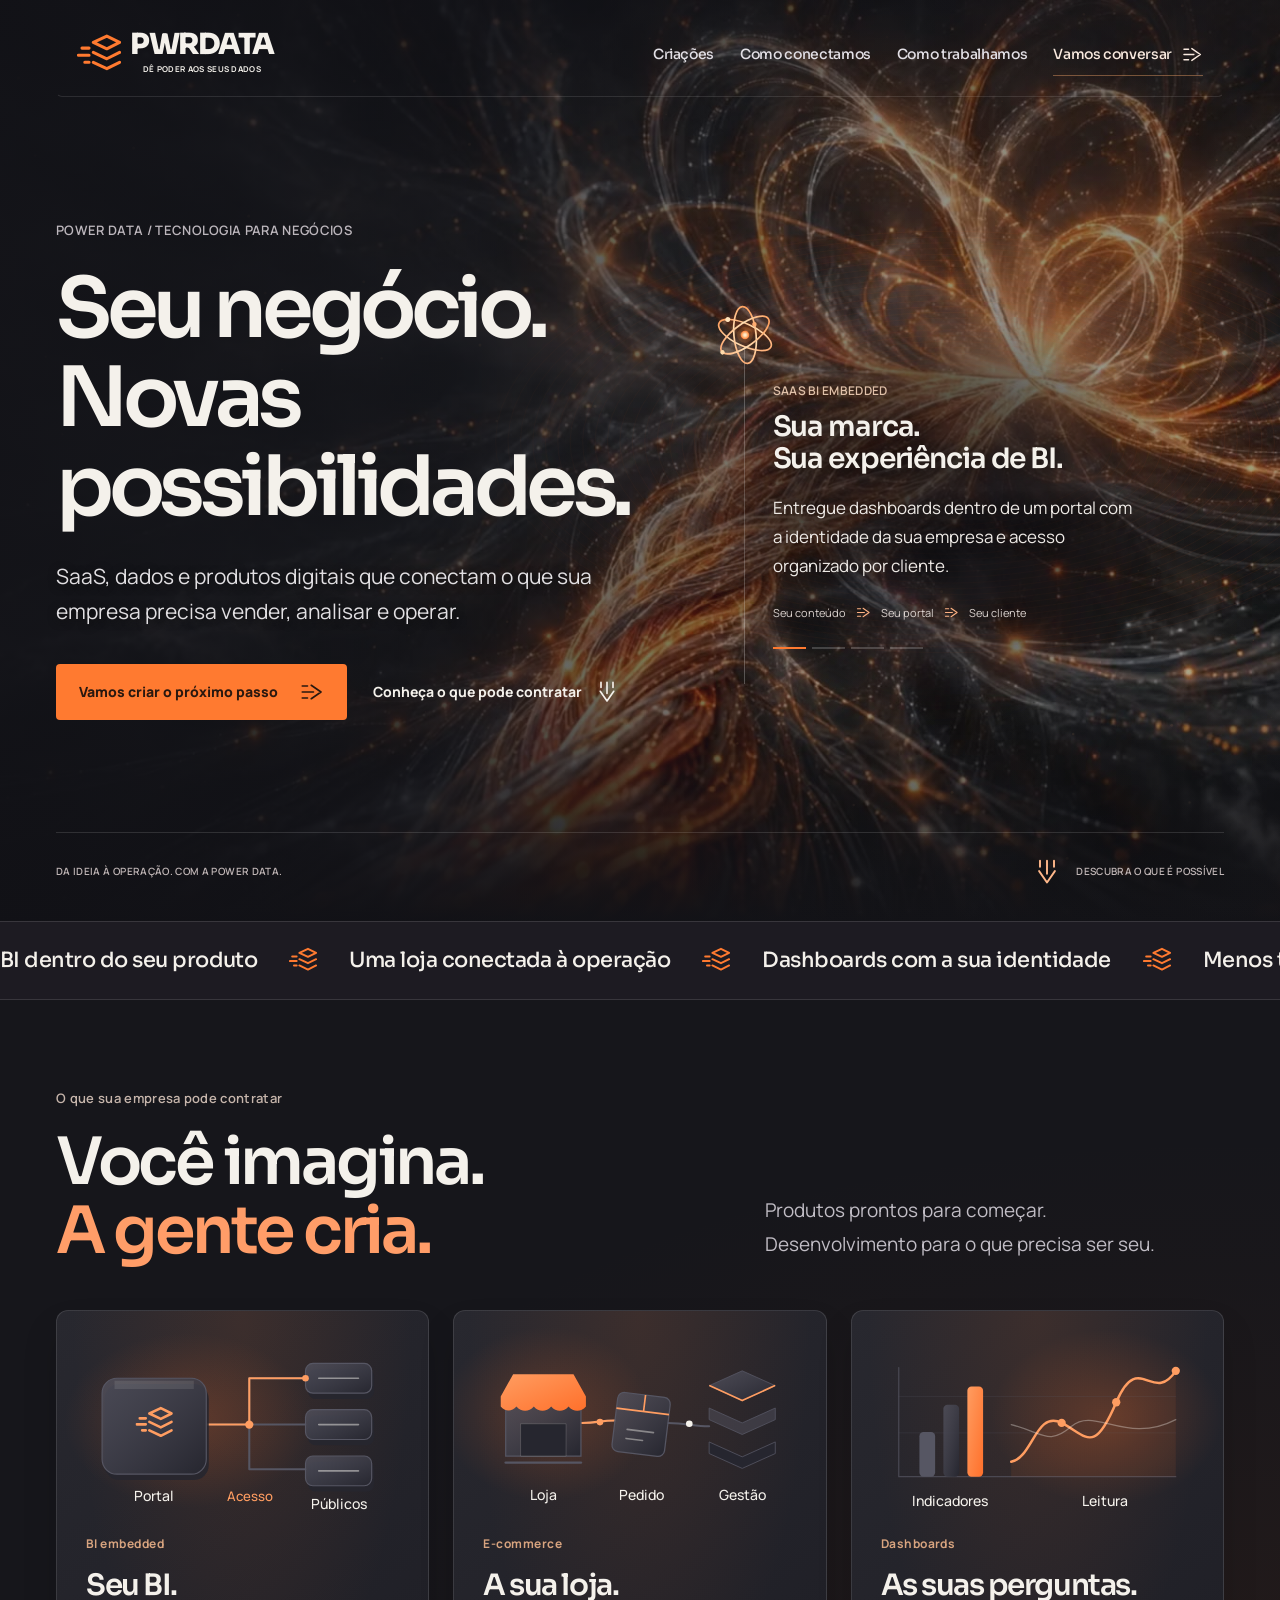
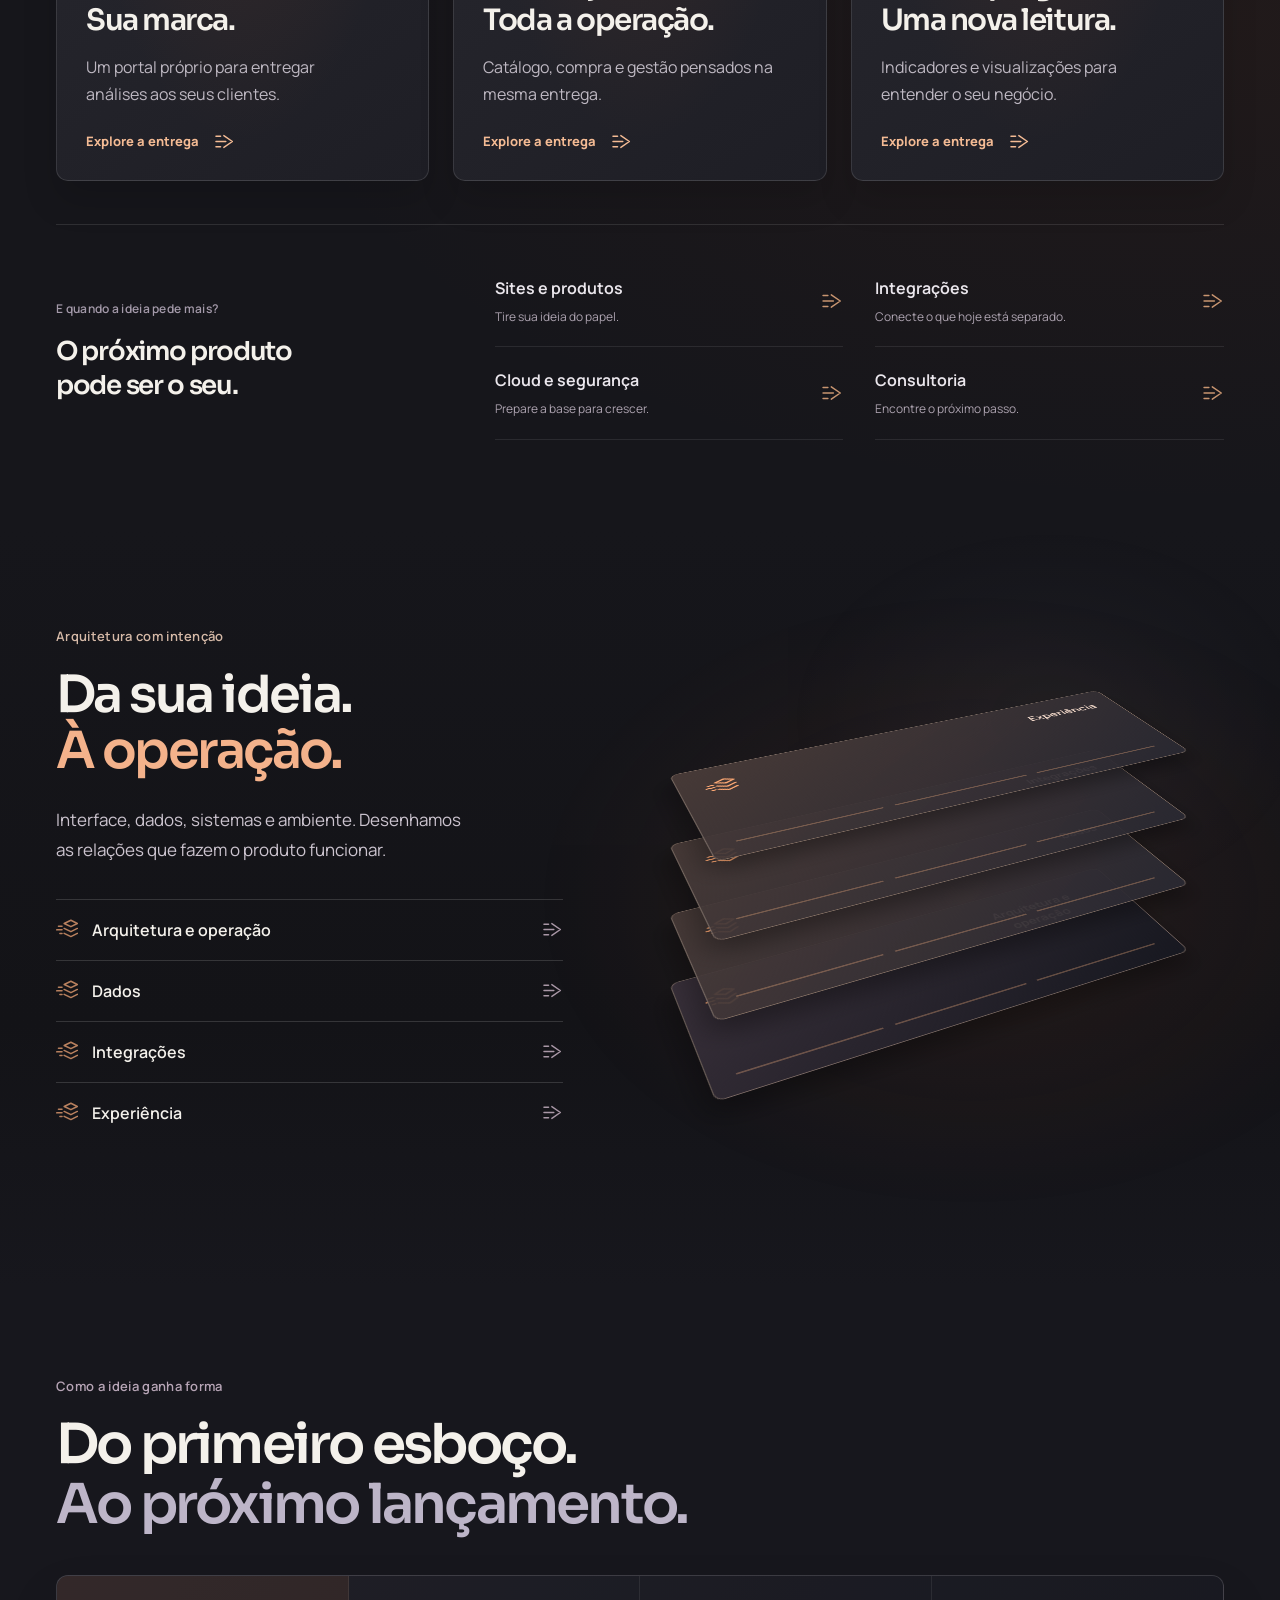
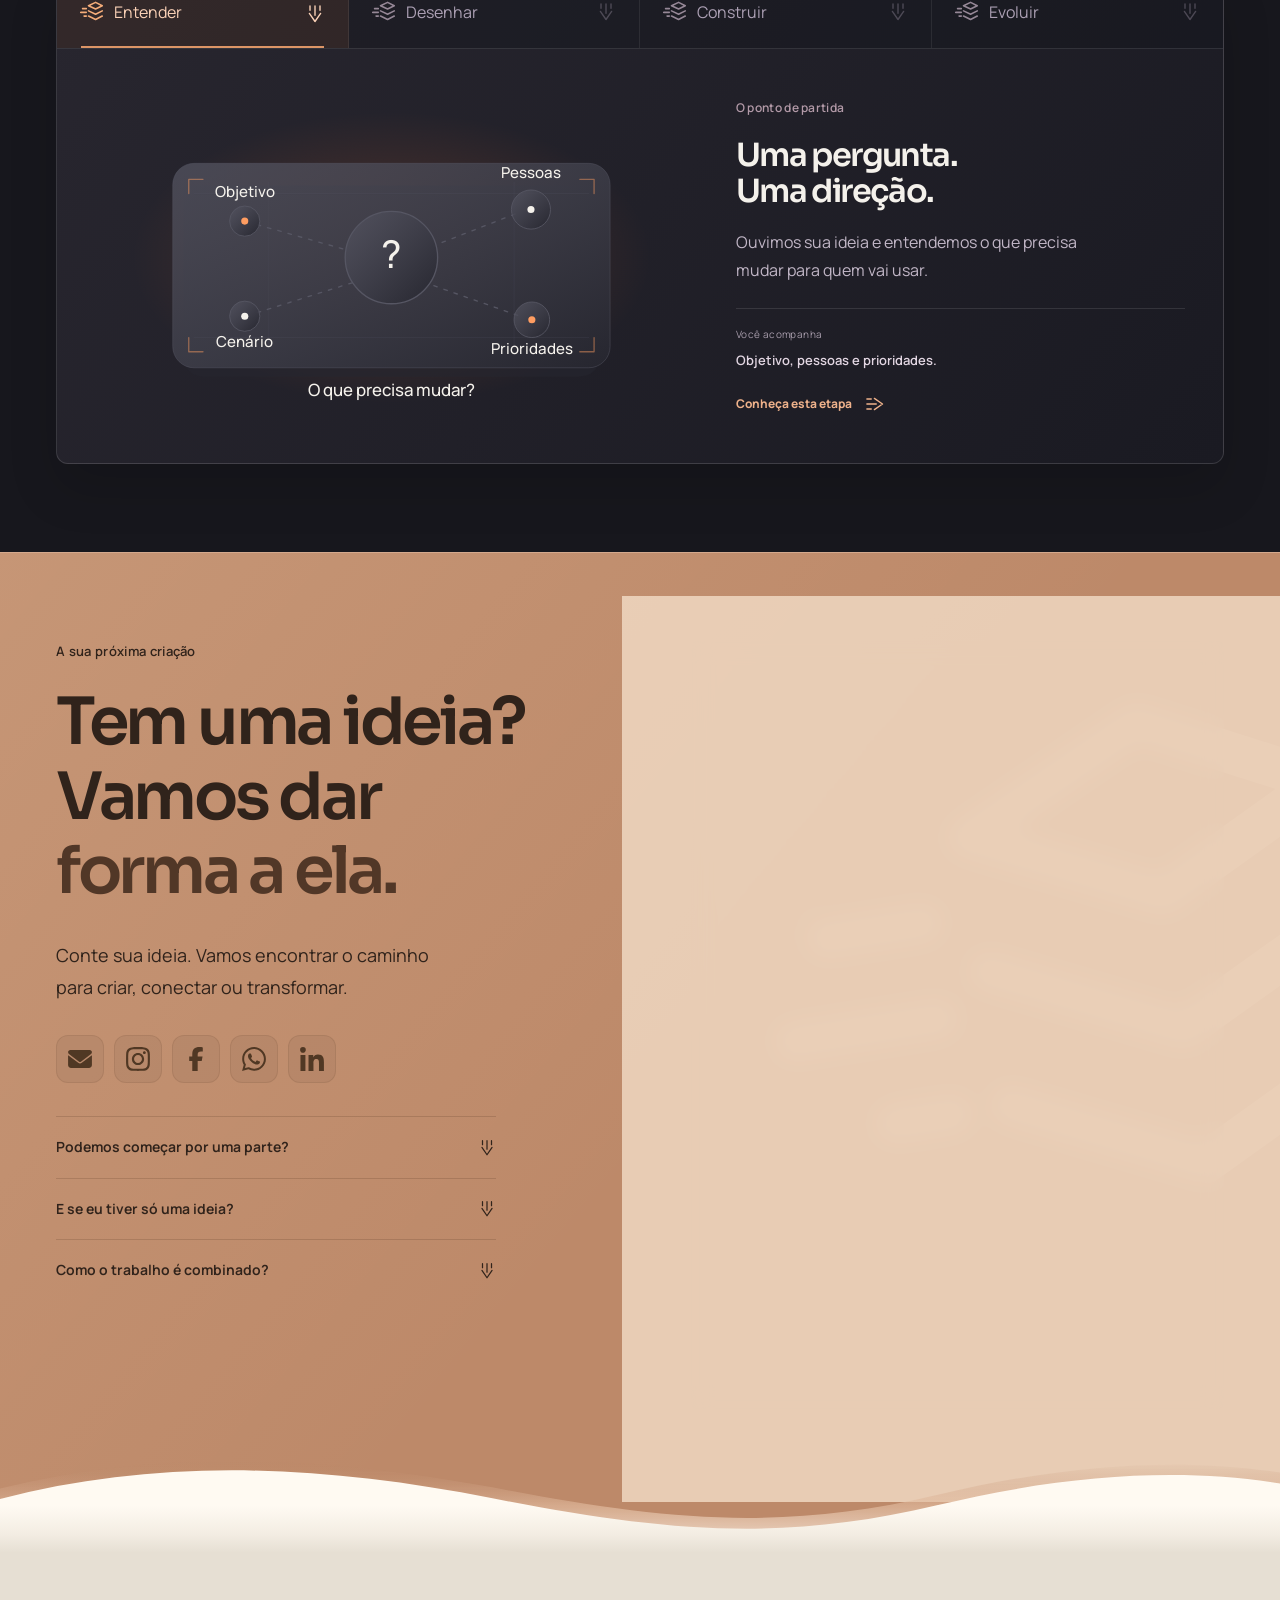
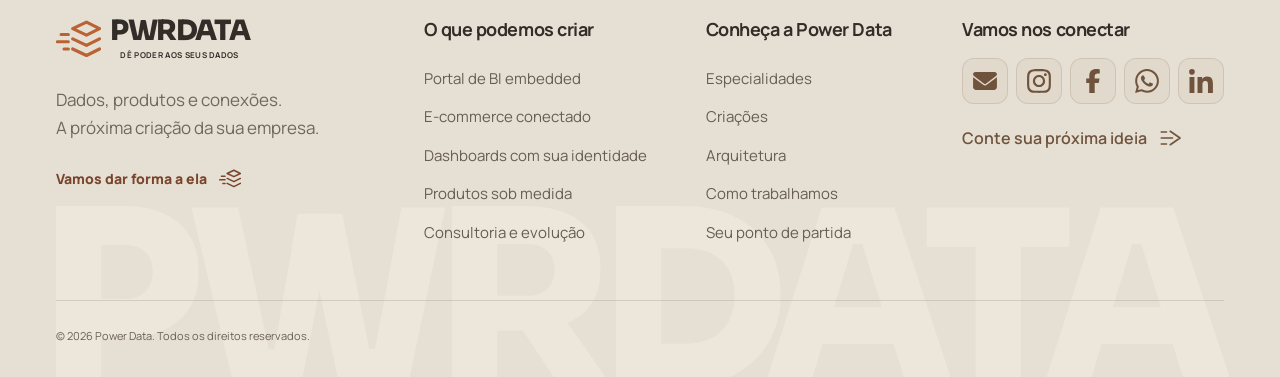
==== site/index.html @ cddff58e "v1 implementado" ====
<!doctype html>
<html lang="pt-BR">
<head>
  <meta charset="utf-8"><meta name="viewport" content="width=device-width, initial-scale=1"><meta name="theme-color" content="#111116">
  <title>PWRDATA | Poder aos Dados</title>
  <meta name="description" content="Contrate BI embedded, e-commerce, criação de dashboards, consultoria e desenvolvimento sob medida. A Power Data conecta produto, dados e operação.">
  <link rel="icon" href="assets/favicon.svg" type="image/svg+xml"><link rel="canonical" href="https://www.pwrdata.com.br/">
  <meta property="og:type" content="website"><meta property="og:locale" content="pt_BR"><meta property="og:title" content="PWRDATA | Sua próxima criação começa aqui."><meta property="og:description" content="SaaS, consultoria e tecnologia sob medida para transformar a operação da sua empresa."><meta property="og:url" content="https://www.pwrdata.com.br/"><meta property="og:image" content="https://www.pwrdata.com.br/assets/social-cover.jpg"><meta name="twitter:card" content="summary_large_image">
  <link rel="preconnect" href="https://fonts.googleapis.com"><link rel="preconnect" href="https://fonts.gstatic.com" crossorigin><link href="https://fonts.googleapis.com/css2?family=Manrope:wght@400;500;600;700;800&family=Sora:wght@400;500;600;700;800&display=swap" rel="stylesheet">
  <link rel="stylesheet" href="assets/design.css"><link rel="stylesheet" href="assets/v6.css"><link rel="stylesheet" href="assets/social-channels.css"><link rel="stylesheet" href="assets/footer-wave.css"><script defer src="assets/visuals.js"></script><script defer src="assets/vendor/gsap.min.js"></script><script defer src="assets/vendor/CustomEase.min.js"></script><script defer src="assets/v6-scenes.js"></script><script defer src="assets/core.js"></script><script defer src="assets/v6.js"></script><script defer src="assets/navigation.js"></script>
</head>
<body data-footer-transition="wave">
  <div id="topo" class="top-anchor" aria-hidden="true"></div>
  <div class="ambient" aria-hidden="true"></div><a class="skip" href="#main">Pular para o conteúdo</a>
  <header class="nav wrap" id="siteHeader"><a class="brand" href="#topo" aria-label="PWRDATA, início"><svg viewBox="0 0 62 66" fill="none" aria-hidden="true"><g stroke="currentColor" stroke-width="4.3" stroke-linecap="round" stroke-linejoin="round"><path d="M23 16 42 7 60 16 42 25Z"/><path d="M23 30 42 39 60 30M23 44 42 53 60 44M7 24h10M2 34h15M11 44h6"/></g></svg><span>PWRDATA<small>DÊ PODER AOS SEUS DADOS</small></span></a><button id="menuToggle" class="menu-toggle" aria-controls="mainNav" aria-expanded="false" aria-label="Abrir menu" type="button"><svg class="action-glyph" viewBox="0 0 32 32" aria-hidden="true"><use href="assets/icons.svg#action-menu"></use></svg></button><nav id="mainNav" class="nav-links" aria-label="Navegação principal"><a href="#ofertas">Criações</a><a href="#arquitetura">Como conectamos</a><a href="#processo">Como trabalhamos</a><a class="nav-cta" href="#contato">Vamos conversar<svg class="action-glyph" viewBox="0 0 32 32" aria-hidden="true"><use href="assets/icons.svg#action-forward"></use></svg></a></nav></header>
  <main id="main" tabindex="-1">
    <section class="hero motion-region" aria-labelledby="hero-title">
      <div class="hero-media" aria-hidden="true"><video id="heroVideo" autoplay muted loop playsinline preload="metadata" poster="assets/hero-poster.jpg"><source src="assets/hero-loop-mobile.mp4" media="(max-width: 800px)" type="video/mp4"><source src="assets/hero-loop.mp4" type="video/mp4"></video><canvas id="universe"></canvas></div>
      <div class="hero-scrim" aria-hidden="true"></div><div class="wrap hero-inner"><div class="hero-copy"><p class="eyebrow reveal">POWER DATA / TECNOLOGIA PARA NEGÓCIOS</p><h1 id="hero-title" class="reveal">Seu negócio.<br>Novas <em>possibilidades.</em></h1><p class="hero-description reveal">SaaS, dados e produtos digitais que conectam o que sua empresa precisa vender, analisar e operar.</p><div class="actions reveal"><a class="primary" href="#contato">Vamos criar o próximo passo <svg class="action-glyph" viewBox="0 0 32 32" aria-hidden="true"><use href="assets/icons.svg#action-forward"></use></svg></a><a class="text-link" href="#ofertas">Conheça o que pode contratar<svg class="action-glyph" viewBox="0 0 32 32" aria-hidden="true"><use href="assets/icons.svg#action-down"></use></svg></a></div></div>
      <div class="hero-offer" aria-label="Serviços da Power Data"><div class="orbit-marker" aria-hidden="true"><img src="assets/atom.svg" width="96" height="96" alt=""></div><p class="eyebrow" id="heroOfferLabel">SAAS BI EMBEDDED</p><h2 id="heroOfferTitle">Sua marca.<br>Sua experiência de BI.</h2><p id="heroOfferCopy">Entregue dashboards dentro de um portal com a identidade da sua empresa e acesso organizado por cliente.</p><div class="hero-path" id="heroOfferPath"><span>Seu conteúdo</span><svg class="action-glyph" viewBox="0 0 32 32" aria-hidden="true"><use href="assets/icons.svg#action-forward"></use></svg><span>Seu portal</span><svg class="action-glyph" viewBox="0 0 32 32" aria-hidden="true"><use href="assets/icons.svg#action-forward"></use></svg><span>Seu cliente</span></div><div class="hero-cycle" aria-hidden="true"><span class="active"></span><span></span><span></span><span></span></div></div>
      <div class="hero-bottom"><span>DA IDEIA À OPERAÇÃO. COM A POWER DATA.</span><a href="#ofertas"><svg class="action-glyph" viewBox="0 0 32 32" aria-hidden="true"><use href="assets/icons.svg#action-down"></use></svg> DESCUBRA O QUE É POSSÍVEL</a></div></div>
    </section>
    <div class="marquee" aria-label="Possibilidades de contratação"><div class="marquee-track"><span>BI dentro do seu produto</span><svg class="marquee-mark" viewBox="0 0 62 66" aria-hidden="true"><use href="assets/icons.svg#mark"></use></svg><span>Uma loja conectada à operação</span><svg class="marquee-mark" viewBox="0 0 62 66" aria-hidden="true"><use href="assets/icons.svg#mark"></use></svg><span>Dashboards com a sua identidade</span><svg class="marquee-mark" viewBox="0 0 62 66" aria-hidden="true"><use href="assets/icons.svg#mark"></use></svg><span>Menos tarefas manuais</span><svg class="marquee-mark" viewBox="0 0 62 66" aria-hidden="true"><use href="assets/icons.svg#mark"></use></svg><span>Uma base preparada para evoluir</span><svg class="marquee-mark" viewBox="0 0 62 66" aria-hidden="true"><use href="assets/icons.svg#mark"></use></svg><span aria-hidden="true">BI dentro do seu produto</span><svg class="marquee-mark" viewBox="0 0 62 66" aria-hidden="true"><use href="assets/icons.svg#mark"></use></svg><span aria-hidden="true">Uma loja conectada à operação</span><svg class="marquee-mark" viewBox="0 0 62 66" aria-hidden="true"><use href="assets/icons.svg#mark"></use></svg><span aria-hidden="true">Dashboards com a sua identidade</span><svg class="marquee-mark" viewBox="0 0 62 66" aria-hidden="true"><use href="assets/icons.svg#mark"></use></svg><span aria-hidden="true">Menos tarefas manuais</span><svg class="marquee-mark" viewBox="0 0 62 66" aria-hidden="true"><use href="assets/icons.svg#mark"></use></svg><span aria-hidden="true">Uma base preparada para evoluir</span><svg class="marquee-mark" viewBox="0 0 62 66" aria-hidden="true"><use href="assets/icons.svg#mark"></use></svg></div></div>
<section class="creation-chapter" id="ofertas" aria-labelledby="offers-title"><div class="section wrap"><span id="servicos" class="section-anchor"></span><div class="creation-intro reveal"><p class="eyebrow">O que sua empresa pode contratar</p><h2 id="offers-title">Você imagina.<br><em>A gente cria.</em></h2><p>Produtos prontos para começar. Desenvolvimento para o que precisa ser seu.</p></div><div class="creation-cards"><article class="creation-card reveal" data-offer="embedded"><div class="creation-art" data-offer-scene="embedded"></div><div class="creation-copy"><span class="creation-label">BI embedded</span><h3>Seu BI.<br>Sua marca.</h3><p>Um portal próprio para entregar análises aos seus clientes.</p><button type="button" class="text-link card-trigger" data-detail="embedded" aria-label="Explore a entrega de portal de BI">Explore a entrega<svg class="action-glyph" viewBox="0 0 32 32" aria-hidden="true"><use href="assets/icons.svg#action-forward"></use></svg></button></div></article><article class="creation-card reveal" data-offer="commerce"><div class="creation-art" data-offer-scene="commerce"></div><div class="creation-copy"><span class="creation-label">E-commerce</span><h3>A sua loja.<br>Toda a operação.</h3><p>Catálogo, compra e gestão pensados na mesma entrega.</p><button type="button" class="text-link card-trigger" data-detail="commerce" aria-label="Explore a entrega de e-commerce">Explore a entrega<svg class="action-glyph" viewBox="0 0 32 32" aria-hidden="true"><use href="assets/icons.svg#action-forward"></use></svg></button></div></article><article class="creation-card reveal" data-offer="dashboards"><div class="creation-art" data-offer-scene="dashboards"></div><div class="creation-copy"><span class="creation-label">Dashboards</span><h3>As suas perguntas.<br>Uma nova leitura.</h3><p>Indicadores e visualizações para entender o seu negócio.</p><button type="button" class="text-link card-trigger" data-detail="dashboards" aria-label="Explore a entrega de dashboards">Explore a entrega<svg class="action-glyph" viewBox="0 0 32 32" aria-hidden="true"><use href="assets/icons.svg#action-forward"></use></svg></button></div></article></div><div class="specialties" id="possibilidades"><div class="specialties-lead"><span class="eyebrow">E quando a ideia pede mais?</span><h3>O próximo produto<br>pode ser o seu.</h3></div><div class="specialties-grid"><button type="button" class="specialty" data-detail="custom"><span><strong>Sites e produtos</strong><small>Tire sua ideia do papel.</small></span><svg class="action-glyph" viewBox="0 0 32 32" aria-hidden="true"><use href="assets/icons.svg#action-forward"></use></svg></button><button type="button" class="specialty" data-detail="integration"><span><strong>Integrações</strong><small>Conecte o que hoje está separado.</small></span><svg class="action-glyph" viewBox="0 0 32 32" aria-hidden="true"><use href="assets/icons.svg#action-forward"></use></svg></button><button type="button" class="specialty" data-detail="cloud"><span><strong>Cloud e segurança</strong><small>Prepare a base para crescer.</small></span><svg class="action-glyph" viewBox="0 0 32 32" aria-hidden="true"><use href="assets/icons.svg#action-forward"></use></svg></button><button type="button" class="specialty" data-detail="consulting"><span><strong>Consultoria</strong><small>Encontre o próximo passo.</small></span><svg class="action-glyph" viewBox="0 0 32 32" aria-hidden="true"><use href="assets/icons.svg#action-forward"></use></svg></button></div></div></div></section><section class="connection-chapter" id="arquitetura" aria-labelledby="architecture-title"><div class="connection-atmosphere" aria-hidden="true"><span class="connection-aura connection-aura-warm"></span><span class="connection-aura connection-aura-soft"></span></div><div class="section wrap connection-layout"><div class="connection-copy"><p class="eyebrow">Arquitetura com intenção</p><h2 id="architecture-title">Da sua ideia.<br><em>À operação.</em></h2><p>Interface, dados, sistemas e ambiente. Desenhamos as relações que fazem o produto funcionar.</p><div class="layer-choices" aria-label="Explore as camadas"><button type="button" class="layer-choice" data-layer="cloud" aria-expanded="false" aria-controls="architecturePanel" aria-describedby="hint-cloud"><span><svg class="layer-mark" viewBox="0 0 62 66" aria-hidden="true"><use href="assets/icons.svg#mark"></use></svg><strong>Arquitetura e operação</strong></span><svg class="action-glyph" viewBox="0 0 32 32" aria-hidden="true"><use href="assets/icons.svg#action-forward"></use></svg><span class="layer-hint" id="hint-cloud" role="tooltip">A base que mantém tudo em funcionamento.</span></button><button type="button" class="layer-choice" data-layer="data" aria-expanded="false" aria-controls="architecturePanel" aria-describedby="hint-data"><span><svg class="layer-mark" viewBox="0 0 62 66" aria-hidden="true"><use href="assets/icons.svg#mark"></use></svg><strong>Dados</strong></span><svg class="action-glyph" viewBox="0 0 32 32" aria-hidden="true"><use href="assets/icons.svg#action-forward"></use></svg><span class="layer-hint" id="hint-data" role="tooltip">Informações com significado para o negócio.</span></button><button type="button" class="layer-choice" data-layer="integration" aria-expanded="false" aria-controls="architecturePanel" aria-describedby="hint-integration"><span><svg class="layer-mark" viewBox="0 0 62 66" aria-hidden="true"><use href="assets/icons.svg#mark"></use></svg><strong>Integrações</strong></span><svg class="action-glyph" viewBox="0 0 32 32" aria-hidden="true"><use href="assets/icons.svg#action-forward"></use></svg><span class="layer-hint" id="hint-integration" role="tooltip">O caminho entre produto e operação.</span></button><button type="button" class="layer-choice" data-layer="experience" aria-expanded="false" aria-controls="architecturePanel" aria-describedby="hint-experience"><span><svg class="layer-mark" viewBox="0 0 62 66" aria-hidden="true"><use href="assets/icons.svg#mark"></use></svg><strong>Experiência</strong></span><svg class="action-glyph" viewBox="0 0 32 32" aria-hidden="true"><use href="assets/icons.svg#action-forward"></use></svg><span class="layer-hint" id="hint-experience" role="tooltip">O que as pessoas veem e usam.</span></button></div></div><div class="architecture-workspace"><div class="architecture-stage" id="architectureStage"><div class="layer-stack" id="layerStack"><button type="button" class="stack-plane plane-experience" data-floor="experience" aria-expanded="false" aria-controls="architecturePanel" aria-label="Explorar experiência"><svg class="floor-mark" viewBox="0 0 62 66" aria-hidden="true"><use href="assets/icons.svg#mark"></use></svg><strong>Experiência</strong><span class="plane-lines" aria-hidden="true"><i></i><i></i><i></i></span></button><button type="button" class="stack-plane plane-integration" data-floor="integration" aria-expanded="false" aria-controls="architecturePanel" aria-label="Explorar integrações"><svg class="floor-mark" viewBox="0 0 62 66" aria-hidden="true"><use href="assets/icons.svg#mark"></use></svg><strong>Integrações</strong><span class="plane-lines" aria-hidden="true"><i></i><i></i><i></i></span></button><button type="button" class="stack-plane plane-data" data-floor="data" aria-expanded="false" aria-controls="architecturePanel" aria-label="Explorar dados"><svg class="floor-mark" viewBox="0 0 62 66" aria-hidden="true"><use href="assets/icons.svg#mark"></use></svg><strong>Dados</strong><span class="plane-lines" aria-hidden="true"><i></i><i></i><i></i></span></button><button type="button" class="stack-plane plane-cloud" data-floor="cloud" aria-expanded="false" aria-controls="architecturePanel" aria-label="Explorar arquitetura e operação"><svg class="floor-mark" viewBox="0 0 62 66" aria-hidden="true"><use href="assets/icons.svg#mark"></use></svg><strong>Arquitetura e operação</strong><span class="plane-lines" aria-hidden="true"><i></i><i></i><i></i></span></button></div><article class="architecture-panel" id="architecturePanel" hidden><button type="button" class="panel-return" id="architectureToggle" aria-label="Fechar camada e voltar ao conjunto"><svg class="brand-mark" viewBox="0 0 62 66" aria-hidden="true"><use href="assets/icons.svg#mark"></use></svg><span id="architecturePanelLabel"></span><svg class="action-glyph" viewBox="0 0 32 32" aria-hidden="true"><use href="assets/icons.svg#action-back"></use></svg></button><div class="architecture-panel-copy"><h3 id="architecturePanelTitle"></h3><p id="architecturePanelText"></p></div><div id="architectureDiagram" class="architecture-diagram"></div><button class="text-link" type="button" id="architectureDetail" data-detail="layer-cloud">O que entra na entrega<svg class="action-glyph" viewBox="0 0 32 32" aria-hidden="true"><use href="assets/icons.svg#action-forward"></use></svg></button></article></div></div></div></section><section class="making-chapter" id="processo" aria-labelledby="process-title"><div class="section wrap"><div class="making-intro reveal"><p class="eyebrow">Como a ideia ganha forma</p><h2 id="process-title">Do primeiro esboço.<br><em>Ao próximo lançamento.</em></h2></div><div class="making-board"><div class="making-tabs" role="tablist" aria-label="Etapas da criação"><button type="button" role="tab" id="phase-understand" data-phase="understand" aria-controls="makingPanel" aria-selected="true" tabindex="0"><svg class="phase-mark" viewBox="0 0 62 66" aria-hidden="true"><use href="assets/icons.svg#mark"></use></svg><span>Entender</span><svg class="action-glyph" viewBox="0 0 32 32" aria-hidden="true"><use href="assets/icons.svg#action-down"></use></svg></button><button type="button" role="tab" id="phase-design" data-phase="design" aria-controls="makingPanel" aria-selected="false" tabindex="-1"><svg class="phase-mark" viewBox="0 0 62 66" aria-hidden="true"><use href="assets/icons.svg#mark"></use></svg><span>Desenhar</span><svg class="action-glyph" viewBox="0 0 32 32" aria-hidden="true"><use href="assets/icons.svg#action-down"></use></svg></button><button type="button" role="tab" id="phase-build" data-phase="build" aria-controls="makingPanel" aria-selected="false" tabindex="-1"><svg class="phase-mark" viewBox="0 0 62 66" aria-hidden="true"><use href="assets/icons.svg#mark"></use></svg><span>Construir</span><svg class="action-glyph" viewBox="0 0 32 32" aria-hidden="true"><use href="assets/icons.svg#action-down"></use></svg></button><button type="button" role="tab" id="phase-evolve" data-phase="evolve" aria-controls="makingPanel" aria-selected="false" tabindex="-1"><svg class="phase-mark" viewBox="0 0 62 66" aria-hidden="true"><use href="assets/icons.svg#mark"></use></svg><span>Evoluir</span><svg class="action-glyph" viewBox="0 0 32 32" aria-hidden="true"><use href="assets/icons.svg#action-down"></use></svg></button></div><div class="making-panel" id="makingPanel" role="tabpanel" tabindex="0" aria-labelledby="phase-understand"><div class="making-art" id="makingArt"></div><div class="making-story"><span id="makingLabel" class="eyebrow"></span><h3 id="makingTitle"></h3><p id="makingText"></p><div class="making-output"><span>Você acompanha</span><strong id="makingOutput"></strong></div><button type="button" class="text-link" id="makingDetail" data-detail="step-understand">Conheça esta etapa<svg class="action-glyph" viewBox="0 0 32 32" aria-hidden="true"><use href="assets/icons.svg#action-forward"></use></svg></button></div></div></div></div></section><section class="contact motion-region" id="contato" aria-labelledby="contact-title"><div class="contact-world" aria-hidden="true"><svg class="contact-brand-watermark" viewBox="0 0 62 66" aria-hidden="true"><use href="assets/icons.svg#mark"></use></svg><canvas class="atmosphere" data-atmosphere="warm"></canvas></div><div class="section wrap contact-grid"><div class="contact-copy reveal"><p class="eyebrow">A sua próxima criação</p><h2 id="contact-title">Tem uma ideia?<br>Vamos dar<br><em>forma a ela.</em></h2><p>Conte sua ideia. Vamos encontrar o caminho para criar, conectar ou transformar.</p><div class="social-links" aria-label="Canais da Power Data"><a href="#contato" data-channel="email" aria-label="Falar por e-mail"><svg viewBox="0 0 24 24" aria-hidden="true"><use href="assets/social-icons.svg#email"></use></svg></a><button type="button" data-channel="instagram" aria-label="Instagram"><svg viewBox="0 0 24 24" aria-hidden="true"><use href="assets/social-icons.svg#instagram"></use></svg></button><button type="button" data-channel="facebook" aria-label="Facebook"><svg viewBox="0 0 24 24" aria-hidden="true"><use href="assets/social-icons.svg#facebook"></use></svg></button><button type="button" data-channel="whatsapp" aria-label="WhatsApp"><svg viewBox="0 0 24 24" aria-hidden="true"><use href="assets/social-icons.svg#whatsapp"></use></svg></button><button type="button" data-channel="linkedin" aria-label="LinkedIn"><svg viewBox="0 0 24 24" aria-hidden="true"><use href="assets/social-icons.svg#linkedin"></use></svg></button></div><div class="contact-questions" id="duvidas"><details name="pwr-questions"><summary>Podemos começar por uma parte?<svg class="action-glyph" viewBox="0 0 32 32" aria-hidden="true"><use href="assets/icons.svg#action-down"></use></svg></summary><p>Sim. O trabalho pode começar por um produto, uma integração, dados ou pelo ambiente.</p></details><details name="pwr-questions"><summary>E se eu tiver só uma ideia?<svg class="action-glyph" viewBox="0 0 32 32" aria-hidden="true"><use href="assets/icons.svg#action-down"></use></svg></summary><p>A consultoria ajuda a definir o que criar, para quem e por onde começar.</p></details><details name="pwr-questions"><summary>Como o trabalho é combinado?<svg class="action-glyph" viewBox="0 0 32 32" aria-hidden="true"><use href="assets/icons.svg#action-down"></use></svg></summary><p>A proposta define as entregas, as conexões e como vamos acompanhar a evolução.</p></details></div></div>
    <form id="contactForm" class="contact-form reveal"><div id="formStep1"><h3>O que vamos criar?</h3><fieldset class="challenge-choices"><legend>Escolha o ponto de partida</legend><label><input type="radio" name="challenge" value="embedded" checked><span>Portal de BI</span></label><label><input type="radio" name="challenge" value="commerce"><span>E-commerce</span></label><label><input type="radio" name="challenge" value="dashboards"><span>Dashboards</span></label><label><input type="radio" name="challenge" value="custom"><span>Produto sob medida</span></label><label><input type="radio" name="challenge" value="integration"><span>Integrações</span></label><label><input type="radio" name="challenge" value="cloud"><span>Cloud & segurança</span></label><label><input type="radio" name="challenge" value="consulting"><span>Consultoria</span></label></fieldset><p class="selected-context" id="selectedContext">Um portal com sua marca para entregar análises a quem precisa.</p><div class="field"><label for="message">O que você quer tornar possível? *</label><textarea id="message" name="message" required maxlength="4000" placeholder="Descreva sua necessidade. Este texto vai compor o e-mail que a Power Data receberá."></textarea><p class="field-help">O serviço escolhido e sua descrição serão incluídos na mensagem.</p></div><button class="primary" id="continueContact" type="button">Continuar<svg class="action-glyph" viewBox="0 0 32 32" aria-hidden="true"><use href="assets/icons.svg#action-forward"></use></svg></button></div><div id="formStep2" hidden><button type="button" id="backContact" class="text-link"><svg class="action-glyph" viewBox="0 0 32 32" aria-hidden="true"><use href="assets/icons.svg#action-back"></use></svg>Ajustar minha ideia</button><div class="brief-summary"><div class="brief-heading"><svg class="brief-mark" viewBox="0 0 62 66" aria-hidden="true"><use href="assets/icons.svg#mark"></use></svg><div><span>A conversa começa por aqui</span><strong id="briefGoal">Portal de BI</strong></div></div><div class="brief-description"><span>O que você quer tornar possível</span><p id="briefMessage"></p></div><button type="button" class="text-link" id="expandBrief" aria-expanded="false" aria-controls="briefMessage" hidden>Ver descrição completa</button></div><h3>Como podemos conversar?</h3><div class="field"><label for="name">Seu nome *</label><input id="name" name="name" autocomplete="name" required maxlength="120" placeholder="Como podemos chamar você?"></div><div class="field"><label for="email">E-mail *</label><input id="email" name="email" type="email" autocomplete="email" required maxlength="160" placeholder="voce@empresa.com.br"></div><div class="field"><label for="company">Empresa</label><input id="company" name="company" autocomplete="organization" maxlength="160" placeholder="Nome da sua empresa"></div><button class="primary" type="submit">Preparar e-mail<svg class="action-glyph" viewBox="0 0 32 32" aria-hidden="true"><use href="assets/icons.svg#action-forward"></use></svg></button><p class="form-help">Preparamos um e-mail com seu resumo. Você revisa e envia no seu aplicativo de e-mail.</p></div><div id="messageResult" class="message-result" hidden role="status"><strong>Seu resumo está preparado.</strong><p>Abra seu aplicativo de e-mail para revisar e enviar. A mensagem ainda não foi enviada.</p><a id="preparedEmail" class="small-cta" href="#contato">Revisar e enviar no e-mail<svg class="action-glyph" viewBox="0 0 32 32" aria-hidden="true"><use href="assets/icons.svg#action-forward"></use></svg></a><button id="copyMessage" class="text-link" type="button">Copiar resumo</button><p id="copyState"></p></div></form><noscript><style>.contact-form{display:none}</style><p>Ative os recursos do navegador para preparar seu contato com a Power Data.</p></noscript></div><div class="footer-transition" aria-hidden="true"><img src="assets/footer-wave.svg" alt=""></div></section>
  </main>
<footer class="footer"><div class="wrap footer-main"><div class="footer-identity"><a class="brand footer-brand" href="#topo" aria-label="PWRDATA, voltar ao início"><svg class="brand-mark" viewBox="0 0 62 66" aria-hidden="true"><use href="assets/icons.svg#mark"></use></svg><span>PWRDATA<small>DÊ PODER AOS SEUS DADOS</small></span></a><p>Dados, produtos e conexões.<br>A próxima criação da sua empresa.</p><a class="footer-invitation" href="#contato">Vamos dar forma a ela <svg class="footer-cta-mark" viewBox="0 0 62 66" aria-hidden="true"><use href="assets/icons.svg#mark"></use></svg></a></div><nav aria-label="Plataformas e serviços"><h3>O que podemos criar</h3><a href="#contato" data-interest="embedded">Portal de BI embedded</a><a href="#contato" data-interest="commerce">E-commerce conectado</a><a href="#contato" data-interest="dashboards">Dashboards com sua identidade</a><a href="#contato" data-interest="custom">Produtos sob medida</a><a href="#contato" data-interest="consulting">Consultoria e evolução</a></nav><nav aria-label="Explore a Power Data"><h3>Conheça a Power Data</h3><a href="#ofertas">Especialidades</a><a href="#ofertas">Criações</a><a href="#arquitetura">Arquitetura</a><a href="#processo">Como trabalhamos</a><a href="#duvidas">Seu ponto de partida</a></nav><div class="footer-channels"><h3>Vamos nos conectar</h3><div class="social-links" aria-label="Canais da Power Data"><a href="#contato" data-channel="email" aria-label="Falar por e-mail"><svg viewBox="0 0 24 24" aria-hidden="true"><use href="assets/social-icons.svg#email"></use></svg></a><button type="button" data-channel="instagram" aria-label="Instagram"><svg viewBox="0 0 24 24" aria-hidden="true"><use href="assets/social-icons.svg#instagram"></use></svg></button><button type="button" data-channel="facebook" aria-label="Facebook"><svg viewBox="0 0 24 24" aria-hidden="true"><use href="assets/social-icons.svg#facebook"></use></svg></button><button type="button" data-channel="whatsapp" aria-label="WhatsApp"><svg viewBox="0 0 24 24" aria-hidden="true"><use href="assets/social-icons.svg#whatsapp"></use></svg></button><button type="button" data-channel="linkedin" aria-label="LinkedIn"><svg viewBox="0 0 24 24" aria-hidden="true"><use href="assets/social-icons.svg#linkedin"></use></svg></button></div><a class="text-link" href="#contato">Conte sua próxima ideia<svg class="action-glyph" viewBox="0 0 32 32" aria-hidden="true"><use href="assets/icons.svg#action-forward"></use></svg></a></div></div><div class="wrap footer-bottom"><span>© 2026 Power Data. Todos os direitos reservados.</span></div><div class="footer-wordmark" aria-hidden="true">PWRDATA</div></footer>
<dialog id="detailModal" class="detail-modal brief-modal" aria-labelledby="modalTitle"><header class="detail-header"><span class="detail-brand"><svg class="brand-mark" viewBox="0 0 62 66" aria-hidden="true"><use href="assets/icons.svg#mark"></use></svg><span>PWRDATA</span></span><span id="modalLabel"></span><button type="button" id="closeModal" class="close-modal" aria-label="Fechar apresentação"><span>Fechar</span><svg class="action-glyph" viewBox="0 0 32 32" aria-hidden="true"><use href="assets/icons.svg#action-close"></use></svg></button></header><div class="brief-modal-body"><div class="brief-modal-art" id="modalVisual"></div><div class="brief-modal-copy"><p class="eyebrow" id="modalEyebrow"></p><h2 id="modalTitle"></h2><p id="modalLead"></p><ul id="modalDeliverables"></ul><p class="brief-modal-note" id="modalNext"></p><a id="modalContact" class="primary" href="#contato">Vamos criar isso<svg class="action-glyph" viewBox="0 0 32 32" aria-hidden="true"><use href="assets/icons.svg#action-forward"></use></svg></a></div></div></dialog><a class="back-top" id="backTop" href="#topo" aria-label="Voltar ao início" hidden><svg class="action-glyph" viewBox="0 0 32 32" aria-hidden="true"><use href="assets/icons.svg#action-up"></use></svg><span>Voltar ao início</span></a><div id="channelHint" class="channel-hint" role="status" hidden><strong>Vamos começar a conversa?</strong><p>Você pode preparar seu contato pelo formulário enquanto conectamos este canal.</p><a class="text-link" href="#contato">Conte seu projeto<svg class="action-glyph" viewBox="0 0 32 32" aria-hidden="true"><use href="assets/icons.svg#action-forward"></use></svg></a><button type="button" id="closeChannelHint" aria-label="Fechar aviso"><svg class="action-glyph" viewBox="0 0 32 32" aria-hidden="true"><use href="assets/icons.svg#action-close"></use></svg></button></div>
  <script type="application/ld+json">{"@context":"https://schema.org","@type":"Organization","name":"PWRDATA","alternateName":"Power Data","url":"https://www.pwrdata.com.br/","description":"SaaS de BI embedded, e-commerce e dashboards. Consultoria, desenvolvimento de produtos digitais, integrações e infraestrutura."}</script>
</body>
</html>
---- site/assets/design.css ----
:root{--bg:#131317;--surface:#1c1c22;--ink:#292521;--paper:#f0ece4;--paper2:#e9e2d7;--text:#f4f1eb;--muted:#bdb7bd;--accent:#ff7a30;--rust:#a64b25;--line:#ffffff21;--display:'Sora',sans-serif;--body:'Manrope',sans-serif;color-scheme:dark}*{box-sizing:border-box}html{scroll-behavior:smooth;scroll-padding-top:112px}body{margin:0;background:var(--bg);color:var(--text);font:17px/1.75 var(--body);overflow-x:clip}h1,h2,h3,h4,p{margin:0}h1,h2,h3,h4{font-family:var(--display);font-weight:600;line-height:1.14;letter-spacing:-.05em}h2{font-size:clamp(36px,4.2vw,64px)}h3{font-size:29px}h4{font-size:18px}em{font-style:normal;color:var(--accent)}a{color:inherit;text-decoration:none}button,input,textarea{font:inherit}button{color:inherit;cursor:pointer;border:0;background:none}button,a{-webkit-tap-highlight-color:transparent}a:focus-visible,button:focus-visible,input:focus-visible,textarea:focus-visible,summary:focus-visible{outline:2px solid var(--accent);outline-offset:5px}[hidden]{display:none!important}ul{list-style:none;margin:0;padding:0}img,video{display:block;width:100%}.wrap{width:min(1440px,calc(100% - 112px));margin-inline:auto}.section{padding-block:112px}.eyebrow{font:600 13px/1.65 var(--body);letter-spacing:.025em;color:var(--muted)}.section-intro{display:grid;grid-template-columns:1.5fr 1fr;gap:70px;align-items:end;margin-bottom:58px}.section-intro h2{margin-top:20px}.section-intro>p{max-width:43ch;line-height:1.8;font-size:18px;color:var(--muted)}.action-glyph{width:24px;height:24px;flex-shrink:0;display:inline-block;vertical-align:middle;color:currentColor;transition:transform .3s}.text-link{display:inline-flex;align-items:center;justify-content:flex-start;gap:13px;font-size:14px;font-weight:750;line-height:1.65;background:none;text-align:left;padding:0;border:0;color:inherit}.text-link:hover .action-glyph,.text-link:focus-visible .action-glyph{transform:translateX(4px)}.primary{display:inline-flex;align-items:center;justify-content:center;gap:22px;padding:16px 23px;background:var(--accent);color:#29180f;border-radius:4px;font-size:14px;font-weight:800;line-height:1.5;position:relative;overflow:hidden;isolation:isolate;transition:box-shadow .3s,transform .3s}.primary:before{content:'';position:absolute;inset:0;z-index:-1;background:radial-gradient(circle at var(--action-x,50%) 50%,#ffffff55,transparent 70%);opacity:0;transition:opacity .3s}.primary:hover:before{opacity:.5}.primary:hover .action-glyph{transform:translateX(4px)}.primary:hover{box-shadow:0 12px 30px #ff7a3020;transform:translateY(-2px)}.pill{font-size:12px;font-weight:650;line-height:1.6;border-bottom:1px solid currentColor;padding-bottom:5px}.brand-mark{width:34px;height:37px;color:var(--accent)}.page-progress{position:fixed;z-index:40;top:0;left:0;height:2px;width:calc(var(--scroll-progress,0)*100%);background:var(--accent);pointer-events:none}.top-anchor{position:absolute;top:0;left:0;width:1px;height:1px;pointer-events:none}.skip{position:fixed;top:-100px;left:25px;z-index:100;background:var(--accent);color:#18120e;padding:12px}.skip:focus{top:12px}.ambient{position:fixed;inset:0;z-index:-1;background:radial-gradient(ellipse at 80% 30%,#925c3a06,transparent 65%);pointer-events:none}
/* Geometry is constant across the scroll state. Only the surface changes. */
.nav{position:fixed;z-index:30;left:0;right:0;top:12px;min-height:84px;padding:17px 20px;display:flex;align-items:center;justify-content:space-between;gap:25px;border:1px solid transparent;border-bottom-color:#ffffff1c;border-radius:6px;background:transparent;transition:background .28s,border-color .28s,box-shadow .28s}.nav.is-scrolled{background:#19191ff2;border-color:#ffffff20;box-shadow:0 8px 28px #0002;backdrop-filter:blur(12px)}.brand{display:flex;align-items:center;gap:9px;flex-shrink:0}.brand>svg{width:44px;height:47px;color:var(--accent)}.brand>span{font:800 29px/1 var(--display);letter-spacing:-.05em}.brand small{display:block;font:700 8px/2.5 var(--body);letter-spacing:.04em;text-align:center}.nav-links{display:flex;align-items:center;gap:25px;font-size:13px;font-weight:700}.nav-links>a{white-space:nowrap;position:relative;padding-block:10px;color:#e2dfe5}.nav-links>a:not(.nav-cta):after{content:'';position:absolute;bottom:3px;height:1px;left:0;width:100%;background:var(--accent);transform:scaleX(0);transform-origin:left;transition:transform .3s}.nav-links>a:hover:after,.nav-links>a[aria-current]:after{transform:scaleX(1)}.nav-links>a:hover,.nav-links>a[aria-current]{color:#ffc399}.nav-links .nav-cta{display:flex;gap:10px;align-items:center;color:#f9eadf;border-bottom:1px solid #ffad6f66}.nav-cta .action-glyph{width:21px;height:21px}.menu-toggle{display:none;width:38px;height:38px;padding:6px}.menu-toggle .action-glyph{width:27px;height:27px}
/* The approved opening stays in its own visual world. */
.hero{position:relative;min-height:900px;overflow:clip;isolation:isolate}.hero-media{position:absolute;inset:0;z-index:-2;background:#16171b}.hero-media video{height:100%;object-fit:cover;object-position:65% center;opacity:.75}.hero-media canvas{position:absolute;inset:0;width:100%;height:100%;opacity:.6}.hero-scrim{position:absolute;inset:0;z-index:-1;background:linear-gradient(90deg,#111116e8 0%,#111116b8 31%,#11111621 68%),linear-gradient(0deg,#131317 0%,#11111605 26%,#11111633 85%,#11111699 100%)}.hero-inner{position:relative;min-height:900px;padding-top:220px;display:grid;grid-template-columns:1.2fr 1fr;gap:32px;align-items:start}.hero-copy{max-width:880px}.hero h1{font-size:clamp(64px,6.5vw,112px);line-height:1.07;margin-top:23px;letter-spacing:-.065em}.hero h1 em{display:block;color:var(--text)}.hero-description{font-size:21px;line-height:1.65;color:#e1dfe2;max-width:590px;margin-block:28px 35px;text-shadow:0 2px 8px #111}.actions{display:flex;gap:26px;align-items:center;flex-wrap:wrap}.actions>.text-link{font-size:14px}.hero-offer{position:relative;align-self:center;margin-top:90px;margin-left:36px;padding:35px 0 35px 28px;border-left:1px solid #ffffff40;text-shadow:0 2px 15px #111;max-width:390px;isolation:isolate}.hero-offer:before{content:'';position:absolute;inset:-25px -30px;z-index:-1;background:radial-gradient(ellipse,#111116b8,#11111670 50%,transparent 75%);filter:blur(14px)}.hero-offer h2{font-size:clamp(28px,2.2vw,36px);margin-top:10px;letter-spacing:-.04em}.hero-offer>p:not(.eyebrow){font-size:17px;line-height:1.7;margin-top:19px;color:#eeeae6}.hero-offer .eyebrow{font-size:12px;color:#e0c1a9}.hero-path{display:flex;gap:10px;align-items:center;flex-wrap:wrap;font-size:11px;margin-top:22px;color:#ddd5d1}.hero-path .action-glyph{width:15px;height:15px;color:#ffb384}.hero-cycle{display:flex;gap:6px;margin-top:25px}.hero-cycle span{height:2px;width:33px;background:#ffffff30}.hero-cycle .active{background:var(--accent)}.hero-offer.changing h2,.hero-offer.changing>p:not(.eyebrow),.hero-offer.changing .hero-path{animation:context-in .65s both}.orbit-marker{position:absolute;width:76px;height:76px;left:-38px;top:-49px;isolation:isolate;pointer-events:none;z-index:1}.orbit-marker:before{content:'';position:absolute;inset:-9px;z-index:-1;border-radius:50%;background:radial-gradient(ellipse,#111116f0,#111116b0 44%,transparent 73%)}.orbit-marker img{height:100%;filter:drop-shadow(0 0 8px #ff7a304d)}.hero-bottom{grid-column:1/-1;display:flex;align-items:center;justify-content:space-between;gap:30px;margin-block:80px 35px;padding-top:25px;border-top:1px solid #ffffff20;font-size:10px;font-weight:600;letter-spacing:.035em;color:#c0b6b6}.hero-bottom a{display:flex;align-items:center;gap:15px}.hero-bottom a>.action-glyph{width:28px;height:28px;color:#ffb88b;animation:down-guide 4s ease-in-out infinite}.marquee{border-block:1px solid #ffffff1e;background:#1d1b22;padding-block:23px;overflow:hidden}.marquee-track{display:flex;align-items:center;gap:32px;width:max-content;font:500 21px/1.5 var(--display);letter-spacing:-.025em;animation:marquee 15s linear infinite}.marquee-mark{width:28px;height:31px;color:var(--accent);flex-shrink:0}
.surface-paper{background:var(--paper);color:var(--ink);color-scheme:light;position:relative;isolation:isolate}.surface-paper:before{content:'';position:absolute;inset:0;z-index:-1;pointer-events:none;background:radial-gradient(ellipse at 6% 5%,#fffaf5a8,transparent 60%)}.surface-paper .eyebrow{color:#887262}.surface-paper em{color:var(--rust)}.surface-paper .section-intro>p{color:#716961}.surface-paper .text-link{color:#783e27}.offer-grid{display:grid;grid-template-columns:repeat(3,minmax(0,1fr));gap:25px}.offer-card{border:1px solid #c9bfb280;border-radius:8px;background:#f8f5ee;overflow:hidden;min-width:0;cursor:pointer;position:relative;transition:border-color .35s,box-shadow .35s,transform .35s}.offer-card:hover{border-color:#a66a4766;box-shadow:0 20px 40px #6c482316;transform:translateY(-4px)}.offer-heading{padding:22px 24px 5px;display:flex;align-items:center;justify-content:space-between;gap:14px}.offer-heading .pill{color:#8a6044}.card-signature{width:24px;height:27px;color:#ae613a}.offer-preview{padding:18px 18px 0;height:280px;position:relative;overflow:hidden}.offer-copy{padding:26px 25px 30px}.offer-copy h3{font-size:29px;line-height:1.2;margin-bottom:20px}.offer-copy>p{font-size:16px;color:#766c63;line-height:1.75}.offer-scope{display:block;font-size:12px;color:#998474;margin-top:20px;line-height:1.7}.offer-actions{display:grid;gap:15px;margin-top:25px}.offer-actions .text-link{font-size:13px}.offer-actions>a{color:#4e443c}.bespoke-banner{display:flex;justify-content:space-between;align-items:center;gap:45px;border-top:1px solid #bba68b55;margin-top:50px;padding-top:35px}.bespoke-banner h3{font-size:30px;margin-block:8px 15px}.bespoke-banner p:not(.eyebrow){max-width:720px;font-size:16px;color:#766c63}.bespoke-banner>.text-link{flex-shrink:0}
.technical{background:#1b1c22;position:relative;isolation:isolate;border-block:1px solid #ffffff12}.technical:before{content:'';position:absolute;inset:0;z-index:-1;pointer-events:none;background:radial-gradient(ellipse at 85% 0%,#ab603015,transparent 65%)}.service-grid{display:grid;grid-template-columns:1fr 1fr;gap:26px}.service-card{display:grid;grid-template-columns:1.15fr .8fr;gap:25px;align-items:center;position:relative;border-top:1px solid #ffffff28;padding:30px 0 28px;min-width:0;cursor:pointer}.service-copy h3{font-size:28px;margin-block:16px 20px;max-width:400px}.service-copy>p{font-size:16px;color:var(--muted)}.service-result{margin-top:22px;padding-top:18px;border-top:1px solid #ffffff17}.service-result>span{font-size:12px;color:#e0a780;font-weight:600}.service-result p{font-size:14px;color:#d6cfd4;margin-top:5px}.service-copy>.text-link{margin-top:24px;font-size:13px;color:#ebc7af}.service-mini{height:290px;min-width:0;position:relative;overflow:hidden;mask-image:linear-gradient(90deg,#000, #000 78%,transparent)}.service-mini .service-visual{width:360px;position:absolute;left:0;top:10px;transform:rotate(-4deg);transform-origin:left center}.service-card:hover .service-mini .visual-stage{border-color:#db9c7766}.studio-section{position:relative;isolation:isolate;background:#141418}.studio-section:before{content:'';position:absolute;inset:0;z-index:-1;background:radial-gradient(ellipse at 0% 50%,#76504013,transparent 60%);pointer-events:none}.studio-tabs{display:flex;gap:12px;flex-wrap:wrap;margin-bottom:34px}.studio-tabs button{padding:10px 0;font-size:15px;color:#a9a1ac;border-bottom:1px solid transparent;margin-right:16px;position:relative;transition:color .3s,border-color .3s}.studio-tabs button[aria-pressed=true]{color:#f5d7c1;border-color:#ffad7777}.studio-tabs button:hover{color:#eee8e2}.studio{display:grid;grid-template-columns:1.4fr 1fr;gap:65px;align-items:center}.studio-canvas{min-width:0;perspective:1000px}.studio-context h3{font-size:37px;margin-block:18px 25px}.studio-context>p:not(.eyebrow){font-size:17px;color:#beb7c0;line-height:1.8;max-width:42ch}.studio-context ul{display:grid;gap:11px;margin-block:24px;font-size:14px;color:#ddd4d9}.studio-context li{position:relative;padding-left:18px}.studio-context li:before{content:'';position:absolute;left:0;top:10px;width:6px;height:2px;background:#c68a62}.context-delivery{margin-block:24px;padding-top:21px;border-top:1px solid #ffffff20}.context-delivery>span{display:block;font-size:12px;color:#c79777;margin-bottom:8px}.context-delivery>strong{font-size:16px;font-weight:600;line-height:1.7;display:block}.studio-context>.text-link{font-size:13px;color:#efd0ba}
/* Product scenes share materials, but each has its own composition and purpose. */
.service-visual{position:relative;color:#423b36;--v-line:#c4b8aa66;--v-accent:#b45f34;--light-x:70%;--light-y:20%;min-width:0}.visual-stage{position:relative;border:1px solid #cdbca488;border-radius:7px;overflow:hidden;background:#f7f3ec;box-shadow:0 15px 40px #0002;min-height:330px;isolation:isolate;transition:border-color .35s,box-shadow .35s}.visual-stage:after{content:'';position:absolute;inset:0;z-index:4;pointer-events:none;background:radial-gradient(ellipse at var(--light-x) var(--light-y),#fff9f338,transparent 55%)}.visual-chrome{height:44px;padding:0 18px;display:flex;align-items:center;justify-content:space-between;gap:15px;border-bottom:1px solid var(--v-line);background:#fdfaf5;font-size:10px;color:#7b6a5b}.visual-chrome>span{display:flex;gap:7px;align-items:center;font-weight:800;color:#504237;white-space:nowrap}.visual-mark{width:23px;height:25px;color:var(--v-accent);flex-shrink:0}.visual-chrome small{font-size:9px;line-height:1.4}.visual-chrome>i{width:5px;height:5px;background:#ad886b;border-radius:50%;flex-shrink:0}.visual-concept{display:block;margin-top:12px;font-size:10px;color:#a49a98;text-align:right}.visual-options{display:flex;gap:12px;flex-wrap:wrap;margin-top:24px}.visual-options button{display:flex;align-items:center;gap:9px;flex:1;padding:11px 0;border-top:1px solid #ffffff22;font-size:12px;line-height:1.6;color:#aaa1a7;text-align:left;transition:color .3s,border-color .3s;min-width:120px}.visual-options button .action-glyph{width:16px;height:16px}.visual-options button[aria-pressed=true]{color:#eecdb6;border-color:#bd764e}.visual-context{padding-top:16px;font-size:13px}.visual-context strong{color:#e6d9d0;font-size:14px;display:block;margin-bottom:6px}.visual-context p{color:#a79eaa;line-height:1.7;font-size:12px;max-width:58ch}.visual-compact{height:100%}.visual-compact .visual-stage{height:100%;min-height:0}.visual-compact .visual-concept{display:none}.visual-compact .visual-chrome{height:35px;padding-inline:12px;font-size:8px}.visual-compact .visual-chrome small{font-size:7px}.visual-compact .visual-mark{width:19px;height:21px}.visual-presentation .visual-stage{min-height:390px}.visual-projection .visual-stage{height:310px;min-height:0}.visual-projection .visual-options,.visual-projection .visual-context{display:none}.visual-projection .visual-concept{font-size:10px}.visual-chart{width:100%;height:100%;display:block;overflow:visible}.chart-grid{stroke:#cdbca466;stroke-width:1;fill:none}.chart-area{fill:#ca865527;transition:fill .6s}.chart-line{stroke:#b9693e;stroke-width:2.5;fill:none;stroke-linecap:round;stroke-dasharray:600;stroke-dashoffset:0;transition:stroke-dashoffset .7s,stroke .7s}.visual-bars{display:flex;height:100%;align-items:end;gap:9px;padding-top:12px}.visual-bars>i{flex:1;height:50%;background:#ad6b3c77;border-radius:2px 2px 0 0;transition:height .65s,background .65s}.visual-bars>i:nth-child(2){height:75%}.visual-bars>i:nth-child(3){height:56%}.visual-bars>i:nth-child(4){height:100%}.visual-bars>i:nth-child(5){height:68%}.visual-bars>i:nth-child(6){height:85%}.visual-bars>i:nth-child(7){height:64%}
.portal-space{display:grid;grid-template-columns:95px 1fr;min-height:320px}.portal-sidebar{display:flex;flex-direction:column;gap:19px;padding:28px 13px;border-right:1px solid var(--v-line);font-size:9px;color:#aa9786;position:relative}.portal-sidebar>span{padding-left:7px}.portal-sidebar>.selected{color:#804b2b;border-left:2px solid #b6693d}.portal-signature{margin-top:auto;opacity:.25}.portal-signature .visual-mark{width:48px;height:51px}.portal-main{padding:23px;min-width:0}.portal-heading{display:flex;justify-content:space-between;gap:15px;align-items:center;margin-bottom:22px}.portal-heading small{display:block;font-size:8px;color:#a78a72;margin-bottom:7px}.portal-heading h4{font-size:17px;letter-spacing:-.03em}.profile-tag{font-size:8px;border:1px solid #b8a28466;border-radius:3px;padding:5px 8px;color:#9a7454;white-space:nowrap}.portal-feature{height:155px;background:#ebe1d254;border:1px solid #cdbca455;border-radius:4px;padding:14px 17px;position:relative;transition:transform .55s,background .55s}.portal-feature>span{font-size:9px;color:#ac8360;display:block}.portal-feature .visual-chart{height:110px;margin-top:10px}.portal-library{display:grid;grid-template-columns:repeat(3,1fr);gap:9px;margin-top:15px;transition:transform .6s,opacity .6s}.portal-library>span{padding:11px 8px;border:1px solid #c5ad9270;border-radius:3px;font-size:8px;background:#fff9ef}.portal-access{display:flex;gap:8px;justify-content:end;margin-top:15px;font-size:8px;color:#9e856d;opacity:.55;transition:opacity .6s,transform .6s}.portal-access>span{padding:4px 7px;border-radius:3px;border:1px solid #cdb79888}.visual-embedded[data-visual-state="1"] .portal-library{transform:translateY(-3px)}.visual-embedded[data-visual-state="1"] .portal-feature{background:#e8d4ba77}.visual-embedded[data-visual-state="2"] .portal-access{opacity:1;transform:translateY(-5px)}.visual-embedded[data-visual-state="2"] .profile-tag{background:#ba774824;color:#77482b}.visual-compact .portal-space{grid-template-columns:60px 1fr;min-height:0;height:calc(100% - 35px)}.visual-compact .portal-sidebar{padding:18px 8px;font-size:7px;gap:15px}.visual-compact .portal-main{padding:18px 13px}.visual-compact .portal-heading{margin-bottom:13px;gap:8px}.visual-compact .portal-heading h4{font-size:13px}.visual-compact .portal-heading small{font-size:6px}.visual-compact .profile-tag{display:none}.visual-compact .portal-feature{height:92px;padding:8px}.visual-compact .portal-feature>span{font-size:6px}.visual-compact .portal-feature .visual-chart{height:62px;margin-top:2px}.visual-compact .portal-library{gap:5px;margin-top:10px}.visual-compact .portal-library>span{font-size:6px;padding:8px 5px}.visual-compact .portal-access{display:none}
.shop-space{padding:25px;min-height:340px;position:relative}.shop-heading{display:flex;align-items:center;justify-content:space-between;gap:20px;margin-bottom:22px}.shop-heading>strong{font:500 18px/1.25 var(--display);letter-spacing:-.04em}.shop-heading>span{font-size:8px;color:#a58970}.shop-catalog{display:grid;grid-template-columns:1fr 1fr;gap:18px;transition:opacity .6s,transform .6s}.shop-product{min-width:0}.product-cover{height:160px;border-radius:3px;display:flex;align-items:center;justify-content:center;gap:13px;flex-direction:column;position:relative;overflow:hidden;isolation:isolate}.product-cover .visual-mark{width:50px;height:54px}.product-cover>span{font:500 15px var(--display);letter-spacing:-.025em}.cover-learning{background:#d0baa0;color:#65503e}.cover-learning:before{content:'';position:absolute;inset:12px;z-index:-1;border:1px solid #a8856480;transform:rotate(-9deg)}.cover-product{background:#363031;color:#f1ddc8}.cover-product .visual-mark{color:#d19b73}.cover-product:before{content:'';position:absolute;left:-50%;top:0;width:130%;height:150%;z-index:-1;border:1px solid #ac7d5855;transform:rotate(-25deg)}.shop-product>strong{display:block;margin-top:10px;font-size:10px}.shop-product>small{display:block;color:#9d8571;font-size:8px;margin-top:4px}.shop-order{position:absolute;right:25px;bottom:17px;width:66%;padding:14px;background:#fffaf2;border:1px solid #b9957277;border-radius:4px;box-shadow:0 10px 30px #6e421d15;opacity:0;transform:translateY(25px);transition:opacity .6s,transform .6s}.shop-order>span{display:flex;gap:7px;align-items:center;font-size:9px;color:#ac744c}.shop-order>span .visual-mark{width:18px;height:20px}.shop-order>strong{display:block;font-size:13px;margin-top:8px}.order-destinations{display:flex;gap:8px;font-size:7px;color:#92715a;margin-top:12px}.order-destinations>span{border-bottom:1px solid #b59173;padding-bottom:3px}.visual-commerce[data-visual-state="1"] .shop-catalog,.visual-commerce[data-visual-state="2"] .shop-catalog{transform:translateX(-8px);opacity:.55}.visual-commerce[data-visual-state="1"] .shop-order,.visual-commerce[data-visual-state="2"] .shop-order{opacity:1;transform:translateY(0)}.visual-commerce[data-visual-state="2"] .shop-order{background:#ecddca;transform:translateY(-8px)}.visual-compact .shop-space{padding:18px;min-height:0}.visual-compact .shop-heading{margin-bottom:15px}.visual-compact .shop-heading>strong{font-size:13px}.visual-compact .shop-heading>span{font-size:6px}.visual-compact .product-cover{height:110px}.visual-compact .product-cover .visual-mark{width:34px;height:37px}.visual-compact .product-cover>span{font-size:10px}.visual-compact .shop-product>strong{font-size:8px}.visual-compact .shop-product>small{font-size:6px}.visual-compact .shop-order{right:14px;bottom:10px;padding:10px}.visual-compact .shop-order>strong{font-size:10px}
.editor-space{padding:0 20px 22px;min-height:335px}.editor-toolbar{display:flex;gap:11px;align-items:center;border-bottom:1px solid #bca78d55;padding-block:14px;font-size:8px;color:#9f836d}.editor-toolbar>span{padding:4px 6px;background:#f0e6d966;border-radius:2px}.editor-toolbar>b{margin-left:auto;font-weight:600;color:#806346}.editor-canvas{position:relative;padding:20px 10px 10px}.editor-header{display:flex;justify-content:space-between;align-items:center;gap:15px;margin-bottom:22px}.editor-header h4{font-size:17px}.editor-header>span{font-size:7px;color:#a1856d}.editor-widgets{display:grid;grid-template-columns:1.5fr 1fr;gap:15px}.editor-widget{padding:13px;border:1px solid #bfa58b66;border-radius:3px;min-width:0;background:#fffcf6}.editor-widget>small{display:block;font-size:8px;color:#ac8161;margin-bottom:10px}.chart-widget .visual-chart{height:105px}.bar-widget .visual-bars{height:100px}.filter-widget{grid-column:1/-1;display:flex;align-items:center;gap:13px;padding-block:11px}.filter-widget>small{margin:0;flex:1}.filter-widget>span{font-size:7px;border:1px solid #c7af9666;padding:4px 9px;border-radius:3px;color:#97795f}.editor-selection{position:absolute;inset:60px 7px 55px;border:1px dashed #d17d4166;pointer-events:none;opacity:.25;transition:opacity .6s,inset .6s}.editor-selection i{position:absolute;width:5px;height:5px;border:1px solid #c66d36;background:#f5e7d6}.editor-selection i:nth-child(1){top:-3px;left:-3px}.editor-selection i:nth-child(2){top:-3px;right:-3px}.editor-selection i:nth-child(3){bottom:-3px;left:-3px}.editor-selection i:nth-child(4){bottom:-3px;right:-3px}.visual-dashboards[data-visual-state="1"] .editor-selection{opacity:1;inset:58px 4px 55px}.visual-dashboards[data-visual-state="1"] .visual-bars>i{background:#ab623aaa}.visual-dashboards[data-visual-state="2"] .editor-selection{inset:auto 7px 7px;height:44px;opacity:1}.visual-dashboards[data-visual-state="2"] .filter-widget{background:#efe0ca}.visual-compact .editor-space{padding:0 12px 12px;min-height:0}.visual-compact .editor-toolbar{gap:5px;font-size:6px;padding-block:8px}.visual-compact .editor-toolbar>span{padding:3px}.visual-compact .editor-canvas{padding:12px 1px}.visual-compact .editor-header{margin-bottom:11px;gap:5px}.visual-compact .editor-header h4{font-size:12px}.visual-compact .editor-header>span{font-size:5px}.visual-compact .editor-widgets{gap:8px}.visual-compact .editor-widget{padding:8px}.visual-compact .editor-widget>small{font-size:6px;margin-bottom:5px}.visual-compact .chart-widget .visual-chart,.visual-compact .bar-widget .visual-bars{height:65px}.visual-compact .filter-widget{gap:7px;padding:7px}.visual-compact .filter-widget>span{font-size:5px;padding:3px 5px}.visual-compact .editor-selection{inset:40px 0 48px}
.product-space{padding:22px 25px 28px;position:relative;min-height:330px;background:#f5eddf;overflow:hidden}.product-nav{display:flex;gap:18px;font-size:8px;color:#a18465;border-bottom:1px solid #b8997455;padding-bottom:12px}.product-nav>span:first-child{font-weight:700;color:#806142}.product-headline{padding-block:25px}.product-headline>small{font-size:8px;color:#ac7950}.product-headline h4{font-size:26px;line-height:1.16;max-width:330px;margin-block:12px 18px}.product-native-cta{display:inline-flex;align-items:center;gap:10px;font-size:8px;padding:8px 12px;background:#ae653e;color:#fff5e9;border-radius:3px}.product-native-cta .visual-mark{color:#ffe0c0;width:19px;height:20px}.product-modules{display:grid;grid-template-columns:repeat(3,1fr);gap:13px}.product-modules>div{padding-top:12px;border-top:1px solid #b7997766;min-width:0}.product-modules span{font-size:9px;font-weight:700;color:#806246}.product-modules p{font-size:8px;color:#a28970;line-height:1.6;margin-top:6px}.product-wireframe{position:absolute;inset:12px;border:1px dashed #ae825455;pointer-events:none;opacity:0;transition:opacity .6s}.visual-product[data-visual-state="1"] .product-wireframe{opacity:1}.visual-product[data-visual-state="2"] .product-modules>div{background:#e8d1b326;border-color:#a76336}.visual-compact .product-space{padding:16px;min-height:0}.visual-compact .product-nav{font-size:6px;gap:10px;padding-bottom:8px}.visual-compact .product-headline{padding-block:15px}.visual-compact .product-headline>small{font-size:6px}.visual-compact .product-headline h4{font-size:20px;margin-block:9px 13px}.visual-compact .product-native-cta{font-size:6px;padding:5px 8px}.visual-compact .product-modules{gap:8px}.visual-compact .product-modules span{font-size:7px}.visual-compact .product-modules p{font-size:6px}
.integration-space{min-height:355px;padding:30px 24px 24px;background:#ebe2d4;display:grid;grid-template-columns:1fr .8fr 1.2fr;gap:16px;align-items:center;position:relative}.network-label{grid-column:1/-1;font-size:11px;color:#927152;font-weight:600;margin-bottom:10px}.system-node{position:relative;background:#fffaf2;border:1px solid #b5987977;border-radius:4px;padding:15px;transition:background .5s,box-shadow .5s,transform .5s}.system-node small{font-size:8px;color:#b19374;display:block;margin-bottom:7px}.system-node strong{font-size:13px;line-height:1.4;display:block}.node-origin{min-height:155px;display:flex;flex-direction:column;justify-content:center}.node-origin .visual-mark{margin-top:17px;width:35px;height:38px}.system-bridge{text-align:center;position:relative;font-size:9px;color:#9e7754}.system-bridge:before,.system-bridge:after{content:'';position:absolute;top:50%;width:20px;height:1px;background:#b58c60;left:-18px}.system-bridge:after{left:auto;right:-18px}.system-bridge strong{display:block;font-size:13px;color:#814c2d;margin-top:9px}.system-bridge i{display:block;width:100%;height:1px;background:#a16939;margin-top:15px;transform-origin:left;animation:connection-breathe 4s ease-in-out infinite}.system-targets{display:grid;gap:10px}.system-targets .system-node{padding:12px}.system-targets .system-node strong{font-size:11px}.network-detail{grid-column:1/-1;display:flex;justify-content:space-between;gap:10px;padding-top:20px;border-top:1px solid #b99b7755;font-size:9px;color:#a0805d}.visual-integration[data-visual-state="1"] .system-bridge{color:#6d4525}.visual-integration[data-visual-state="1"] .node-origin{transform:translateX(3px);box-shadow:0 10px 20px #6e421d15}.visual-integration[data-visual-state="2"] .system-targets .system-node{background:#e7d4ba;transform:translateX(-3px)}.visual-compact .integration-space{padding:20px 15px;gap:10px;min-height:280px}.visual-compact .network-label{font-size:8px;margin:0}.visual-compact .system-node{padding:10px}.visual-compact .system-node strong{font-size:10px}.visual-compact .system-node small{font-size:6px}.visual-compact .node-origin{min-height:130px}.visual-compact .system-bridge strong{font-size:9px}.visual-compact .system-bridge{font-size:6px}.visual-compact .network-detail{font-size:7px}
.cloud-space{position:relative;min-height:380px;perspective:850px;padding:24px;background:#eae1d4;overflow:hidden;isolation:isolate}.cloud-heading{position:relative;z-index:3}.cloud-heading small{font-size:9px;color:#a28363;display:block;margin-bottom:8px}.cloud-heading strong{font:500 23px/1.2 var(--display);letter-spacing:-.045em}.cloud-layers{position:absolute;width:270px;height:220px;right:20px;top:125px;perspective:750px}.cloud-layer{position:absolute;left:0;width:100%;height:89px;display:flex;align-items:start;justify-content:space-between;padding:15px 20px;border:1px solid #8c695a88;border-radius:6px;background:#4b3b35eb;color:#eedfcf;transform:rotateX(54deg) rotateZ(-19deg);box-shadow:0 8px 20px #7350341c;transition:transform .7s,background .7s,top .7s}.cloud-layer>span{font-size:11px}.cloud-layer .visual-mark{width:22px;height:24px;color:#e4a576}.l-experience{top:0;z-index:4}.l-integration{top:40px;z-index:3}.l-data{top:80px;z-index:2}.l-foundation{top:120px;z-index:1;background:#2e2727}.cloud-access{position:absolute;left:25px;bottom:28px;display:flex;gap:12px;font-size:9px;color:#a38465;z-index:6}.cloud-access>span{padding-block:5px;border-bottom:1px solid #b9967177}.cloud-ray{position:absolute;right:130px;top:170px;width:1px;height:165px;background:linear-gradient(transparent,#e09a55,transparent);z-index:5;opacity:.6}.visual-cloud[data-visual-state="1"] .l-integration{transform:rotateX(45deg) rotateZ(-10deg) translateY(-8px);background:#74523e}.visual-cloud[data-visual-state="2"] .l-foundation{background:#795437}.visual-cloud[data-visual-state="2"] .cloud-access{color:#74472a}.visual-compact .cloud-space{min-height:280px;padding:20px}.visual-compact .cloud-heading small{font-size:7px}.visual-compact .cloud-heading strong{font-size:19px}.visual-compact .cloud-layers{width:215px;right:10px;top:88px}.visual-compact .cloud-layer{height:73px;padding:12px}.visual-compact .cloud-layer>span{font-size:9px}.visual-compact .l-integration{top:31px}.visual-compact .l-data{top:62px}.visual-compact .l-foundation{top:93px}.visual-compact .cloud-access{font-size:7px;bottom:18px;left:20px}.visual-compact .cloud-ray{top:120px;right:100px;height:115px}
.consulting-space{padding:30px;min-height:360px;background:#ebe3d7;position:relative}.discovery-question{font:500 22px/1.3 var(--display);letter-spacing:-.04em;display:block;max-width:280px;color:#6e503a}.discovery-lens{display:flex;flex-direction:column;align-items:center;justify-content:center;margin:25px auto;width:83%;min-height:130px;border:1px solid #b5936e88;border-radius:6px;background:#f9f2e6;position:relative;transition:transform .6s,box-shadow .6s}.discovery-lens .visual-mark{width:38px;height:41px;margin-bottom:13px}.discovery-lens strong{font-size:14px}.discovery-lens>span{font-size:8px;color:#ac8a67;margin-top:7px}.discovery-path{display:grid;grid-template-columns:1fr 1fr 1fr;gap:15px;border-top:1px solid #b8997355;padding-top:20px}.discovery-path small{display:block;color:#ab8563;font-size:8px;margin-bottom:6px}.discovery-path strong{font-size:12px}.discovery-note{font-size:9px;color:#a8896c;margin-top:20px}.visual-consulting[data-visual-state="1"] .discovery-lens{transform:translateY(-5px);box-shadow:0 15px 35px #9a693c14}.visual-consulting[data-visual-state="2"] .discovery-path>div:last-child{color:#a5532b}.visual-compact .consulting-space{min-height:280px;padding:20px}.visual-compact .discovery-question{font-size:18px}.visual-compact .discovery-lens{min-height:105px;margin-block:20px}.visual-compact .discovery-path{gap:8px}.visual-compact .discovery-path strong{font-size:9px}.visual-compact .discovery-note{font-size:7px}
/* A single ambient scene fades into the surrounding page. */
.impact{position:relative;isolation:isolate;min-height:560px;display:flex;align-items:center;overflow:clip;background:#141418}.connection-world{position:absolute;top:-70px;bottom:-80px;left:22%;right:-5%;z-index:-1;mask-image:linear-gradient(90deg,transparent,#000 25%,#000 78%,transparent),linear-gradient(0deg,transparent,#000 18%,#000 80%,transparent);mask-composite:intersect;opacity:.56}.connection-world video{height:100%;object-fit:cover;object-position:72% center}.connection-veils{position:absolute;inset:0;background:linear-gradient(90deg,#141418bb,transparent 65%),linear-gradient(0deg,#14141899,transparent 28%,transparent 70%,#14141888)}.impact-copy{padding-block:90px;z-index:1}.impact-copy h2{font-size:clamp(56px,6.6vw,92px);margin-block:22px 28px;max-width:720px}.impact-copy p:not(.eyebrow){max-width:510px;color:#c9c1c8;font-size:19px;margin-bottom:27px;line-height:1.8}.impact-copy .text-link{color:#e2baa0}
.architecture-layout{display:grid;grid-template-columns:1fr 1.1fr;gap:85px;align-items:start}.architecture-guide{font-size:15px;color:#8a786a;margin-bottom:24px;line-height:1.75}.layer{display:flex;width:100%;align-items:center;gap:20px;text-align:left;border-top:1px solid #b89d7d55;padding:22px 0;background:none;transition:background .3s}.layer>span{display:grid;place-items:center;width:39px;height:43px;flex-shrink:0}.layer-mark{width:27px;height:30px;color:#a57351;transition:color .3s,transform .3s}.layer h3{font-size:25px;margin-bottom:7px;line-height:1.25}.layer p{font-size:14px;color:#8a7769}.layer>.action-glyph{margin-left:auto;width:22px;height:22px;color:#a6876b}.layer[aria-pressed=true] .layer-mark{color:#974b25;transform:translateX(3px)}.layer[aria-pressed=true] h3{color:#8c4a29}.architecture-note{padding-top:22px;border-top:1px solid #b89d7d55;margin-block:12px 24px}.architecture-note h3{font-size:25px;line-height:1.25;margin-bottom:15px}.architecture-note p{font-size:16px;line-height:1.8;color:#7c7065}.architecture-workbench{position:sticky;top:118px;min-width:0}.architecture-art{height:420px;position:relative;perspective:1000px;isolation:isolate}.architecture-art:before{content:'';position:absolute;inset:10% -10%;z-index:-1;background:radial-gradient(ellipse,#fff8e5a1,transparent 65%)}.architecture-stack{position:absolute;inset:0;perspective:900px}.arch-plane{position:absolute;left:16%;width:69%;height:135px;padding:24px;display:flex;align-items:start;justify-content:space-between;border:1px solid #8f756788;border-radius:7px;background:linear-gradient(145deg,#5b4841,#352e30);color:#e9daca;transform:rotateX(55deg) rotateZ(-23deg);transform-origin:center;box-shadow:0 12px 25px #62412825;transition:transform .75s cubic-bezier(.16,1,.3,1),top .75s,left .75s,width .75s,height .75s,opacity .6s,background .6s;cursor:pointer}.arch-plane>strong{font-size:14px;font-weight:600;line-height:1.5}.floor-mark{width:30px;height:33px;color:#e3a779}.p1{top:35px;z-index:4}.p2{top:95px;z-index:3}.p3{top:155px;z-index:2}.p4{top:215px;z-index:1;background:linear-gradient(145deg,#403335,#231f24)}.arch-plane.highlight{border-color:#ce986b;background:linear-gradient(145deg,#70523e,#49362e)}.floor-details{position:absolute;left:24px;right:24px;bottom:18px;display:flex;gap:10px}.floor-details i{height:2px;flex:1;background:#dfb18844;transition:height .5s,opacity .5s}.arch-plane.highlight .floor-details i{background:#e7af7c88}.architecture-art[data-projected] .arch-plane{opacity:.18;transform:rotateX(55deg) rotateZ(-23deg) scale(.85) translateX(-70px)}.architecture-art[data-projected] .arch-plane.highlight{left:0;top:0;width:100%;height:390px;transform:rotateX(0) rotateZ(0);z-index:6;opacity:1;background:#f8f2e7;border-color:#bb8f6880;box-shadow:0 25px 45px #8d633d16;color:#6b4d35;padding:20px}.architecture-art[data-projected] .arch-plane.highlight .floor-mark{color:#a1663d}.architecture-art[data-projected] .floor-details{opacity:0}.projection-view{position:absolute;inset:70px 15px 25px;z-index:7;overflow:hidden}.projection-view .visual-stage{min-height:0;height:300px;border:0;border-radius:3px;box-shadow:none}.projection-view .visual-concept{display:none}.projection-caption{display:flex;justify-content:space-between;gap:20px;align-items:center;margin-top:10px;font-size:12px;line-height:1.7;color:#9b7e68}.projection-caption .text-link{font-size:11px}
.process{background:#202027;position:relative;isolation:isolate;overflow:clip}.process:before{content:'';position:absolute;inset:0;z-index:-1;background:radial-gradient(ellipse at 2% 35%,#a3734720,transparent 60%)}.process-layout{display:grid;grid-template-columns:1.15fr 1fr;gap:65px;align-items:start}.build-story{position:sticky;top:115px;border:1px solid #ffffff21;background:#17171e;border-radius:7px;overflow:hidden;min-width:0}.build-story-copy{padding:30px 32px 18px}.build-story-copy h3{font-size:30px;margin-block:18px 20px}.build-story-copy>p:not(.eyebrow){font-size:15px;color:#b4abb6;line-height:1.8}.story-legend{display:flex;gap:15px;margin-top:25px;font-size:11px;color:#7f7486}.story-legend>span{flex:1;border-top:1px solid #ffffff22;padding-top:9px;transition:color .4s,border-color .4s}.story-legend>.active{color:#deb293;border-color:#b7825d}.build-story-art{padding:18px 22px 27px;perspective:1000px;overflow:hidden}.visual-construction .visual-concept{color:#8e8295;font-size:10px}.visual-construction .visual-stage{min-height:310px;transition:background .8s,border-color .8s,transform .8s;transform:rotateY(-8deg) rotateX(4deg);transform-origin:center}.visual-construction .visual-chrome,.visual-construction .product-space{transition:background .8s,color .8s,opacity .8s}.visual-construction .product-space{min-height:300px}.visual-construction .visual-options,.visual-construction .visual-context{display:none}.build-story[data-phase=understand] .visual-stage{background:#242129;border-style:dashed;border-color:#a48b7555;box-shadow:none}.build-story[data-phase=understand] .visual-chrome{background:#26222c;border-color:#a48b7544;color:#a48b75}.build-story[data-phase=understand] .product-space{background:transparent}.build-story[data-phase=understand] .product-nav,.build-story[data-phase=understand] .product-headline small,.build-story[data-phase=understand] .product-modules{opacity:.15}.build-story[data-phase=understand] .product-headline h4{color:#c7b8b0;font-size:22px;max-width:250px}.build-story[data-phase=understand] .product-native-cta{background:transparent;border:1px dashed #ae825477;color:#ae8254;opacity:.4}.build-story[data-phase=understand] .product-wireframe{opacity:1}.build-story[data-phase=design] .visual-stage{background:#f0e6d8;transform:rotateY(-4deg) rotateX(2deg);border-style:dashed;border-color:#b99a7755}.build-story[data-phase=design] .product-native-cta{background:none;border:1px solid #ad794d66;color:#976944}.build-story[data-phase=design] .product-modules{opacity:.5}.build-story[data-phase=design] .product-wireframe{opacity:1}.build-story[data-phase=build] .visual-stage{transform:rotateY(-2deg);border-color:#c27f4c}.build-story[data-phase=build] .product-modules{opacity:1}.build-story[data-phase=evolve] .visual-stage{transform:none;border-color:#d19e7288;box-shadow:0 10px 45px #ff8a3720}.build-story[data-phase=evolve] .product-native-cta{background:#985b37}.build-story[data-phase=evolve] .product-modules>div{border-color:#ac6a4077}.process-track{display:grid;gap:25px}.process-step{position:relative;border-top:1px solid #ffffff22;padding-block:25px 18px;cursor:pointer;transition:border-color .35s}.process-step.active{border-color:#c28760}.step-heading{display:flex;gap:16px;align-items:center;margin-bottom:19px}.step-mark{width:27px;height:30px;color:#987054;transition:color .4s,transform .4s}.process-step.active .step-mark{color:#e4ae85;transform:translateX(2px)}.process-step h3{font-size:29px}.process-step>p{color:#c0b6c4;font-size:16px;max-width:480px}.step-output{display:block;margin-block:19px;font-size:13px;color:#887e93;line-height:1.7}.process-step .text-link{font-size:13px;color:#e0b798}.process-live{display:flex;gap:25px;align-items:start;padding-top:25px;border-top:1px solid #ffffff18;margin-top:40px}.process-live strong{font-size:14px;min-width:190px}.process-live p{font-size:14px;color:#a59aa9;max-width:700px}
.faq-section{display:grid;grid-template-columns:1fr 1.2fr;gap:80px}.faq-intro h2{font-size:44px;margin-block:20px 28px}.faq-intro>p:not(.eyebrow){font-size:17px;color:#a59baa;max-width:360px}.questions details{border-bottom:1px solid #ffffff20}.questions summary{display:flex;align-items:start;justify-content:space-between;gap:28px;padding:25px 0;font-size:18px;font-weight:650;line-height:1.55;cursor:pointer;list-style:none}.questions summary::-webkit-details-marker{display:none}.questions summary .action-glyph{width:22px;height:22px;color:#bf8d67;margin-top:4px;transition:transform .3s}.questions details[open] summary .action-glyph{transform:rotate(180deg)}.questions details>div{padding:0 25px 25px 0}.questions details p{font-size:16px;line-height:1.85;color:#b8acbe;margin-bottom:18px}.questions details .text-link{font-size:13px;color:#e1b48f}
/* The contact light continues into the approved footer. */
.contact{position:relative;isolation:isolate;background:linear-gradient(180deg,#d5a487 0%,#ca8c66 63%,#e6dfd3 100%);color:#302218;overflow:clip}.contact-world{position:absolute;inset:0;z-index:-1;pointer-events:none;overflow:hidden}.contact-world:before{content:'';position:absolute;inset:0;background:linear-gradient(130deg,#fff0d41f,transparent 45%)}.contact-brand-watermark{position:absolute;right:-90px;top:110px;width:600px;height:650px;color:#ffe4c9;opacity:.16;transform:rotate(-9deg);animation:brand-light 30s ease-in-out infinite}.contact .eyebrow{color:#77523b}.contact em{color:#74462b}.contact-grid{display:grid;grid-template-columns:1.05fr 1fr;gap:85px;align-items:start}.contact h2{font-size:clamp(48px,5.3vw,80px);margin-block:23px 30px}.contact-copy>p:not(.eyebrow){font-size:19px;line-height:1.8;max-width:440px;color:#593f30}.contact-start{display:flex;gap:12px;align-items:center;margin-top:40px;font-size:11px;color:#8b6045;font-weight:600}.live-dot{display:inline-block;width:5px;height:5px;flex-shrink:0;background:#9d6240;border-radius:50%;box-shadow:0 0 10px #ffe9d566}.contact-form{padding:33px;background:#f5e6d2ad;border:1px solid #fff1dfa1;border-radius:8px;box-shadow:0 24px 50px #6236160d;backdrop-filter:blur(10px);min-width:0}.contact-form h3{font-size:29px;margin-bottom:25px;line-height:1.3}.challenge-choices{padding:0;border:0;margin:0;display:grid;grid-template-columns:1fr 1fr;gap:10px}.challenge-choices legend{font-size:12px;color:#886b55;margin-bottom:15px}.challenge-choices label{position:relative;cursor:pointer;min-width:0}.challenge-choices input{position:absolute;opacity:0;inset:0;pointer-events:none}.challenge-choices span{display:flex;align-items:center;height:100%;min-height:48px;padding:12px 13px 12px 24px;border:1px solid #a17b5b55;border-radius:4px;background:#fff9ef17;color:#6c4e38;position:relative;font-size:12px;font-weight:600;line-height:1.5;transition:background .3s,border-color .3s,box-shadow .3s}.challenge-choices span:before{content:'';position:absolute;left:11px;width:4px;height:4px;border:1px solid #ae876b;transform:rotate(45deg);transition:background .3s}.challenge-choices input:checked+span{background:#f3cfad70;border-color:#9a623eb3;color:#3a2517;box-shadow:0 6px 16px #8a512510}.challenge-choices input:checked+span:before{background:#a6653d;border-color:#a6653d}.challenge-choices input:focus-visible+span{outline:2px solid #805130;outline-offset:3px}.challenge-choices label:hover span{background:#fff4e46b}.selected-context{font-size:13px;color:#8a654b;margin-top:19px;line-height:1.8;min-height:46px}.field{margin-block:24px}.field label{font-size:13px;font-weight:650;display:block;margin-bottom:10px;color:#59402d}.field input,.field textarea{width:100%;display:block;background:#fff8eb46;border:1px solid #a57c5b66;border-radius:4px;padding:14px;color:#4c321f;font-size:15px;line-height:1.7;transition:background .25s,border-color .25s}.field textarea{min-height:140px;resize:vertical}.field ::placeholder{color:#9b7a5f;font-size:12px}.field input:focus,.field textarea:focus{outline:2px solid #a46a4233;outline-offset:1px;border-color:#9a613c;background:#fff9ec88}.field-help{font-size:11px;color:#a67d5b;line-height:1.7;margin-top:11px}.contact-form>.primary,.contact-form .primary{background:#3d271b;color:#fff2df;width:100%;margin-top:8px;font-size:13px}.contact .text-link{color:#71432a;font-size:13px}.form-help{font-size:11px;color:#997250;line-height:1.75;margin-top:17px;max-width:410px}.brief-summary{margin-block:25px 30px;border:1px solid #ad825d55;border-radius:5px;background:#fff0dc62;padding:20px;overflow:hidden}.brief-heading{display:flex;gap:13px;align-items:center;padding-bottom:16px;border-bottom:1px solid #b8895c33}.brief-mark{width:29px;height:32px;color:#a36436;flex-shrink:0}.brief-heading span{font-size:10px;color:#9d7857;display:block;margin-bottom:5px}.brief-heading strong{font-size:16px;color:#634027}.brief-description{margin-top:16px}.brief-description>span{font-size:11px;color:#a58366;display:block;margin-bottom:8px}.brief-description p{font-size:14px;line-height:1.75;color:#6c4d35;white-space:pre-wrap;overflow-wrap:anywhere;max-height:102px;overflow:hidden;position:relative}.brief-description p.expanded{max-height:280px;overflow:auto}.brief-summary .text-link{font-size:11px;margin-top:14px;text-decoration:underline;text-underline-offset:4px}.message-result{margin-top:25px;padding:22px;border:1px solid #b48a6666;background:#fff6e9a6;border-radius:5px}.message-result>strong{font-size:18px}.message-result p{font-size:13px;color:#8b674b;line-height:1.8;margin-block:13px}.message-result .small-cta{display:inline-flex;gap:12px;align-items:center;background:#3d271b;color:#fff2df;padding:12px 15px;border-radius:4px;font-size:12px;margin-bottom:17px}.message-result .text-link{display:flex}.message-result .action-glyph{width:19px;height:19px}
.footer{display:block;position:relative;overflow:hidden;background:#e6dfd3;color:#332d29;isolation:isolate}.footer-main{display:grid;grid-template-columns:1.45fr 1fr .9fr .9fr;gap:45px;padding-block:70px 55px;position:relative;z-index:1}.footer .brand{justify-content:start}.footer-brand .brand-mark{width:45px;height:48px;color:#b96334}.footer .brand>span{font-size:28px;color:#332d29}.footer .brand small{font-size:8px;color:#332d29}.footer-identity>p{font-size:16px;color:#71665d;margin-top:21px;line-height:1.8}.footer-invitation{display:flex;align-items:center;gap:12px;font-size:14px;font-weight:800;margin-top:25px;color:#79442b}.footer-cta-mark{width:22px;height:25px;transition:transform .3s}.footer-invitation:hover .footer-cta-mark{transform:translateX(5px) rotate(-6deg)}.footer nav{display:flex;flex-direction:column;gap:13px;align-items:flex-start;font-size:14px}.footer h3{font:700 14px/1.5 var(--body);letter-spacing:0;color:#41362e;margin-bottom:11px}.footer nav a{color:#675d53;line-height:1.7;transition:color .2s,transform .2s}.footer nav a:hover{color:#9b4f29;transform:translateX(3px)}.footer-channels>.text-link{display:block;font-size:13px;color:#855033;margin-top:23px}.footer-bottom{display:flex;justify-content:space-between;gap:25px;border-top:1px solid #5b49322b;padding-block:25px 32px;font-size:11px;position:relative;z-index:1}.footer-bottom span{color:#6b6054}.footer-bottom a{color:#6d5140}.footer-wordmark{font:800 clamp(100px,19vw,300px)/.8 var(--display);letter-spacing:-.065em;color:#f4eee2;opacity:.52;position:absolute;left:3%;bottom:-23px;z-index:0;pointer-events:none;white-space:nowrap}
/* A service opens as a presentation, with its own visual and guided reading. */
.detail-modal{width:calc(100% - 32px);max-width:1480px;max-height:calc(100dvh - 32px);padding:0;border:1px solid #ffffff30;border-radius:9px;background:#f1ece3;color:#3f342b;box-shadow:0 40px 100px #0008;overflow:auto;overscroll-behavior:contain;color-scheme:light}.detail-modal::backdrop{background:#0f0e15df;backdrop-filter:blur(12px)}.detail-header{position:sticky;top:0;z-index:15;display:flex;align-items:center;justify-content:space-between;gap:20px;height:78px;padding:0 35px;background:#f2ede4f5;border-bottom:1px solid #bda58c44;backdrop-filter:blur(14px)}.detail-brand{display:flex;gap:9px;align-items:center;font:750 20px var(--display);letter-spacing:-.05em;color:#4b392b}.detail-brand .brand-mark{width:28px;height:31px;color:#af663a}.detail-header>#modalLabel{font-size:13px;color:#b28a68;margin-inline:auto}.close-modal{display:inline-flex;align-items:center;justify-content:center;gap:12px;height:40px;padding:7px 12px;border:1px solid #b89a7f66;border-radius:4px;color:#7a573b;font-size:12px;line-height:1;flex-shrink:0;transition:background .2s}.close-modal .action-glyph{width:22px;height:22px}.close-modal:hover{background:#e7d8c6}.detail-body{padding:45px 55px 40px;position:relative;isolation:isolate}.detail-body:before{content:'';position:absolute;inset:0;z-index:-1;pointer-events:none;background:radial-gradient(ellipse at 85% 20%,#fff9eab3,transparent 62%)}.detail-hero{display:grid;grid-template-columns:1.1fr 1fr;gap:70px;align-items:start}.detail-copy .eyebrow{color:#a07250;font-size:13px;text-transform:none}.detail-copy h2{font-size:clamp(34px,3.5vw,55px);line-height:1.16;margin-block:20px 25px;max-width:800px}.detail-copy>p:not(.eyebrow){font-size:18px;line-height:1.85;color:#8e7967;max-width:650px}.modal-situation{margin-top:30px;padding:20px 23px 22px;border-left:2px solid #ad6b3c77;background:#e9dac756;border-radius:0 4px 4px 0}.modal-situation>span{font-size:11px;color:#ae8361;display:block;margin-bottom:10px}.modal-situation>strong{font-size:18px;line-height:1.6;color:#64462d;display:block}.modal-situation>p{font-size:14px;line-height:1.85;color:#92765c;margin-top:12px}.detail-stage{padding-top:5px;min-width:0}.detail-stage .visual-stage{box-shadow:0 25px 45px #855e3214;border-color:#b8936d77}.detail-stage .visual-options{gap:15px;margin-top:18px}.detail-stage .visual-options button{color:#a5876f;border-color:#b99b7833;font-size:11px;padding-top:9px}.detail-stage .visual-options button[aria-pressed=true]{color:#7b4928;border-color:#a26136}.detail-stage .visual-context strong{color:#7d5a3c;font-size:13px}.detail-stage .visual-context p{color:#a58a73;font-size:11px}.detail-stage .visual-concept{color:#b29983}.detail-tabs{display:flex;gap:35px;margin-top:42px;border-bottom:1px solid #bda88d55}.detail-tabs button{padding:15px 0;font-size:15px;color:#ac9380;font-weight:650;border-bottom:2px solid transparent;transition:border-color .25s,color .25s}.detail-tabs button[aria-selected=true]{color:#704326;border-color:#af6c3e}.detail-panel{padding-block:30px 32px}.detail-panel>h3{font-size:26px;margin-bottom:25px;letter-spacing:-.035em;color:#6c513c}.detail-cards{display:grid;grid-template-columns:repeat(3,1fr);gap:25px}.detail-cards>article{padding:20px 0;border-top:1px solid #ad927355;min-width:0}.detail-card-mark{display:block;margin-bottom:15px}.detail-card-mark .visual-mark{width:25px;height:28px;color:#b48963}.detail-cards h4{font-size:19px;line-height:1.4;margin-bottom:15px;color:#6a4c34}.detail-cards p{font-size:14px;line-height:1.9;color:#a1846c}.detail-bottom{display:flex;align-items:center;justify-content:space-between;gap:55px;padding-top:26px;border-top:1px solid #bda88d55}.detail-bottom p{font-size:12px;color:#b1937a;line-height:1.9;max-width:600px}.detail-bottom .primary{background:#724627;color:#fff2df;flex-shrink:0;font-size:13px}.modal-open{overflow:hidden}.channel-hint{position:fixed;right:25px;bottom:25px;z-index:100;max-width:350px;width:calc(100% - 50px);background:#faf2e6;color:#6a4b32;border:1px solid #bda181;border-radius:6px;padding:25px;box-shadow:0 20px 50px #0004}.channel-hint strong{display:block;font-size:18px;margin-right:20px}.channel-hint p{font-size:13px;line-height:1.8;color:#a18267;margin-block:13px 18px}.channel-hint .text-link{font-size:12px}.channel-hint>button{position:absolute;right:10px;top:10px;padding:4px}
.js-ready .reveal{opacity:0;transform:translateY(22px);transition:opacity .75s,transform .75s}.js-ready .reveal.is-revealed,.js-ready .hero .reveal{opacity:1;transform:none}.tab-sleeping *{animation-play-state:paused!important}@keyframes marquee{to{transform:translateX(-50%)}}@keyframes context-in{from{opacity:.25;transform:translateY(8px)}to{opacity:1;transform:none}}@keyframes down-guide{0%,100%{transform:translateY(0)}50%{transform:translateY(4px)}}@keyframes brand-light{0%,100%{transform:rotate(-9deg) translateY(0)}50%{transform:rotate(-6deg) translateY(-13px)}}@keyframes connection-breathe{0%,100%{opacity:.5;transform:scaleX(.8)}50%{opacity:1;transform:scaleX(1)}}
@media(min-width:1700px){.hero,.hero-inner{min-height:960px}.hero-inner{padding-top:240px}.hero h1{font-size:118px}.hero-offer{margin-left:100px}}
@media(max-width:1100px){.wrap{width:calc(100% - 64px)}.nav-links{font-size:12px;gap:18px}.hero-inner{grid-template-columns:1.25fr .85fr;padding-top:210px}.hero h1{font-size:78px}.hero-offer{margin-left:10px}.hero-offer h2{font-size:28px}.section-intro{gap:40px}.offer-grid{gap:17px}.offer-preview{height:235px;padding:15px 12px 0}.offer-copy{padding:25px 20px}.offer-copy h3{font-size:25px}.offer-copy>p{font-size:15px}.offer-heading{padding:20px 20px 5px}.service-card{grid-template-columns:1.15fr .65fr;gap:20px}.service-copy h3{font-size:25px}.service-mini{height:260px}.service-mini .service-visual{width:320px}.studio{gap:40px}.architecture-layout{gap:45px}.process-layout{gap:40px}.contact-grid{gap:50px}.contact-form{padding:28px}.detail-body{padding:35px}.detail-hero{gap:40px}.detail-copy h2{font-size:42px}.detail-stage .visual-presentation .visual-stage{min-height:355px}.footer-main{grid-template-columns:1.2fr 1fr 1fr;gap:35px}.footer-channels{grid-column:1/-1;display:flex;align-items:center;gap:25px}.footer-channels h3{margin:0}.footer-channels>.text-link{margin:0}}
@media(max-width:960px){.menu-toggle{display:grid;place-items:center}.nav-links{display:none;position:absolute;left:0;right:0;top:calc(100% + 9px);padding:24px;background:#19191ff5;border:1px solid #ffffff22;border-radius:5px;backdrop-filter:blur(12px);font-size:15px;gap:13px;align-items:stretch;box-shadow:0 18px 40px #0004}.nav-links.open{display:flex;flex-direction:column;animation:context-in .22s both}.nav-links>a{padding-block:6px}.nav-links .nav-cta{align-self:start;margin-top:7px;padding-top:10px}.nav{padding:14px 18px;min-height:78px}.service-card{grid-template-columns:1fr}.service-mini{height:205px;margin-top:0;mask-image:linear-gradient(90deg,#000,#000 80%,transparent)}.service-mini .service-visual{width:360px;top:0;transform:rotate(-2deg)}.service-grid{gap:35px}.service-result{margin-top:18px}.service-copy>.text-link{margin-top:20px}}
@media(max-width:800px){.wrap{width:calc(100% - 40px)}.section{padding-block:80px}.nav{padding:12px 14px;min-height:72px;top:10px}.brand>span{font-size:25px}.brand>svg{width:37px;height:41px}.hero,.hero-inner{min-height:1000px}.hero-inner{display:block;padding-top:170px}.hero h1{font-size:clamp(53px,8.8vw,74px);max-width:670px}.hero-description{font-size:19px;max-width:500px}.hero-media video{object-position:69% center;opacity:.65}.hero-scrim{background:linear-gradient(90deg,#111116d9,#11111679),linear-gradient(0deg,#131317,#11111600 35%,#11111633 80%,#11111688)}.hero-offer{margin:65px 0 0 auto;max-width:370px;padding:24px 0 10px 22px}.hero-offer h2{font-size:29px}.hero-offer>p:not(.eyebrow){font-size:16px}.orbit-marker{width:62px;height:62px;left:-31px;top:-39px}.hero-bottom{margin-top:55px;font-size:9px;gap:20px}.hero-bottom>span{max-width:170px}.section-intro{grid-template-columns:1fr;gap:24px;margin-bottom:36px}.section-intro>p{max-width:600px;font-size:17px}.section-intro h2{font-size:43px}.offer-grid{grid-template-columns:1fr;gap:25px}.offer-card{display:grid;grid-template-columns:1fr 1.15fr;column-gap:20px}.offer-heading{grid-column:1/-1;padding-bottom:10px}.offer-preview{grid-column:2;grid-row:2;height:280px;padding:15px 20px 25px 0;align-self:center}.offer-copy{grid-column:1;grid-row:2;padding-top:22px}.offer-copy h3{font-size:27px}.offer-copy>p{font-size:16px}.bespoke-banner{align-items:start;flex-direction:column;gap:25px;margin-top:35px}.bespoke-banner h3{font-size:28px}.studio{grid-template-columns:1fr;gap:30px}.studio-canvas{max-width:680px}.studio-context h3{font-size:36px}.studio-context>p:not(.eyebrow){max-width:600px}.visual-stage{min-height:350px}.studio-tabs{gap:8px}.studio-tabs button{font-size:13px;margin-right:15px}.impact{min-height:560px}.impact-copy h2{font-size:74px}.impact-copy>p:not(.eyebrow){font-size:18px}.connection-world{left:10%;right:-30%;opacity:.43}.architecture-layout{grid-template-columns:1fr;gap:45px}.architecture-workbench{position:relative;top:auto;max-width:600px;width:100%;margin:auto}.architecture-art{height:450px}.architecture-guide{font-size:15px}.process-layout{grid-template-columns:1fr;gap:35px}.build-story{position:relative;top:auto}.build-story-art{padding:20px 30px 30px}.build-story .visual-construction .visual-stage{min-height:320px;max-width:600px;margin:auto}.build-story .visual-construction .product-space{min-height:310px}.process-track{grid-template-columns:1fr 1fr;gap:30px}.process-step h3{font-size:26px}.process-step>p{font-size:15px}.process-live{flex-wrap:wrap;gap:10px}.process-live p{flex-basis:100%;font-size:13px}.faq-section{grid-template-columns:1fr;gap:32px}.faq-intro h2{font-size:43px}.faq-intro>p:not(.eyebrow){max-width:600px}.contact-grid{grid-template-columns:1fr;gap:35px}.contact h2{font-size:70px}.contact-copy>p:not(.eyebrow){max-width:570px}.contact-form{max-width:660px}.contact-brand-watermark{right:-140px;top:250px;width:550px}.footer-main{grid-template-columns:1fr 1fr;gap:40px}.footer-identity{grid-column:1/-1}.footer-channels{grid-column:1/-1}.footer-wordmark{font-size:24vw;bottom:-10px}.detail-body{padding:30px}.detail-hero{grid-template-columns:1fr;gap:28px}.detail-copy h2{font-size:45px;max-width:750px}.detail-stage{max-width:680px;width:100%;margin:auto}.detail-copy>p:not(.eyebrow){max-width:750px;font-size:17px}.modal-situation{max-width:700px}.detail-cards{gap:25px}.detail-bottom{align-items:start;flex-direction:column;gap:22px}.detail-header{height:70px;padding-inline:25px}.detail-header>#modalLabel{font-size:11px}}
@media(max-width:520px){body{font-size:16px}.eyebrow{font-size:12px}.hero,.hero-inner{min-height:1010px}.hero-inner{padding-top:155px}.hero h1{font-size:clamp(44px,11.8vw,61px);line-height:1.09}.hero-description{font-size:17px;margin-block:24px}.hero-copy .eyebrow{font-size:10px}.actions{gap:20px}.actions>.primary{font-size:12px;padding:15px 18px;gap:13px}.actions>.text-link{font-size:12px}.actions .action-glyph{width:20px;height:20px}.hero-offer{margin-top:65px;max-width:300px}.hero-offer h2{font-size:27px}.hero-offer .eyebrow{font-size:11px}.hero-offer>p:not(.eyebrow){font-size:15px;line-height:1.75}.orbit-marker{width:58px;height:58px;left:-29px;top:-37px}.hero-path{font-size:10px;gap:7px}.hero-bottom{margin-block:50px 30px;align-items:start;font-size:8px}.hero-bottom>span{max-width:120px}.hero-bottom a{max-width:180px;gap:10px}.hero-bottom a>.action-glyph{width:23px;height:23px}.marquee{padding-block:18px}.marquee-track{font-size:17px;gap:24px}.section-intro h2{font-size:35px}.section-intro>p{font-size:16px}.offer-card{display:flex;flex-direction:column}.offer-preview{height:260px;padding:15px 18px 0;flex:none;align-self:stretch}.offer-heading{padding:23px 24px 5px}.offer-copy{padding:27px 24px 29px}.offer-copy h3{font-size:31px}.offer-copy>p{font-size:16px}.offer-scope{font-size:12px}.offer-actions .text-link{font-size:13px}.service-grid{grid-template-columns:1fr;gap:15px}.service-card{padding-block:25px 28px;gap:22px}.service-copy h3{font-size:29px;max-width:none}.service-copy>p{font-size:16px}.service-result p{font-size:14px}.service-mini{height:235px;mask-image:linear-gradient(0deg,#000,#000 88%,transparent)}.service-mini .service-visual{width:100%;transform:none;top:0}.service-mini .visual-stage{min-height:235px}.studio-tabs button{font-size:12px;padding-block:8px;margin-right:8px}.studio-context h3{font-size:32px}.studio-context>p:not(.eyebrow){font-size:16px}.studio-context>.text-link{font-size:12px}.visual-chrome{padding-inline:13px;font-size:8px;height:38px;gap:10px}.visual-chrome small{font-size:7px}.visual-chrome .visual-mark{width:19px;height:21px}.visual-stage{min-height:0}.visual-options{gap:12px;margin-top:18px}.visual-options button{min-width:0;font-size:10px;line-height:1.6;flex-basis:calc(33% - 8px);gap:7px}.visual-options .action-glyph{width:12px;height:12px}.visual-context strong{font-size:13px}.visual-context p{font-size:12px}.portal-space{grid-template-columns:62px 1fr;min-height:275px}.portal-sidebar{padding:23px 8px;font-size:7px;gap:18px}.portal-main{padding:18px 14px}.portal-heading{gap:8px;margin-bottom:18px}.portal-heading h4{font-size:14px}.portal-heading small{font-size:7px}.profile-tag{font-size:6px;padding:4px 5px}.portal-feature{height:125px;padding:11px}.portal-feature>span{font-size:7px}.portal-feature .visual-chart{height:85px;margin-top:8px}.portal-library{gap:6px;margin-top:12px}.portal-library>span{padding:9px 5px;font-size:7px}.portal-access{gap:6px;font-size:6px}.portal-access>span{padding:3px 5px}.shop-space{padding:20px;min-height:300px}.shop-heading{gap:12px;margin-bottom:20px}.shop-heading>strong{font-size:16px}.shop-heading>span{font-size:6px}.shop-catalog{gap:12px}.product-cover{height:140px}.product-cover .visual-mark{width:37px;height:40px}.product-cover>span{font-size:12px}.shop-product>strong{font-size:9px}.shop-product>small{font-size:7px}.shop-order{right:18px;bottom:15px;width:75%;padding:12px}.editor-space{padding:0 15px 15px;min-height:300px}.editor-toolbar{gap:8px;font-size:7px;padding-block:12px}.editor-header h4{font-size:15px}.editor-header>span{font-size:6px}.editor-header{gap:12px;margin-bottom:18px}.editor-canvas{padding:17px 0}.editor-widgets{gap:10px}.editor-widget{padding:10px}.editor-widget>small{font-size:7px}.chart-widget .visual-chart,.bar-widget .visual-bars{height:90px}.filter-widget{gap:8px}.filter-widget>span{font-size:6px;padding:3px 5px}.editor-selection{inset:53px -3px 62px}.product-space{padding:20px;min-height:295px}.product-nav{gap:12px;font-size:7px}.product-headline h4{font-size:24px}.product-modules{gap:11px}.product-modules span{font-size:8px}.product-modules p{font-size:7px}.integration-space{padding:24px 15px;gap:11px;min-height:325px;grid-template-columns:.9fr .8fr 1.2fr}.network-label{font-size:10px}.system-node{padding:12px}.system-node strong{font-size:11px}.system-node small{font-size:6px}.node-origin{min-height:140px}.system-bridge{font-size:7px}.system-bridge strong{font-size:10px}.system-targets .system-node{padding:10px}.system-targets .system-node strong{font-size:9px}.system-bridge:before,.system-bridge:after{width:13px;left:-12px}.system-bridge:after{left:auto;right:-12px}.network-detail{font-size:7px}.cloud-space{min-height:355px;padding:21px}.cloud-heading strong{font-size:22px}.cloud-heading small{font-size:8px}.cloud-layers{width:230px;right:11px;top:125px}.cloud-layer{height:78px;padding:13px}.cloud-layer>span{font-size:10px}.l-integration{top:35px}.l-data{top:70px}.l-foundation{top:105px}.cloud-ray{right:110px;top:165px;height:140px}.cloud-access{font-size:8px;left:21px;gap:10px;bottom:22px}.consulting-space{padding:25px 20px;min-height:320px}.discovery-question{font-size:21px}.discovery-lens{width:90%;min-height:115px;margin-block:23px}.discovery-lens strong{font-size:12px}.discovery-path{gap:12px}.discovery-path strong{font-size:10px}.discovery-path small{font-size:7px}.discovery-note{font-size:8px}.impact{min-height:535px}.impact-copy{padding-block:78px}.impact-copy h2{font-size:59px}.impact-copy p:not(.eyebrow){font-size:17px;max-width:330px}.connection-world{left:10%;right:-65%;opacity:.35}.architecture-layout{gap:35px}.layer h3{font-size:23px}.layer p{font-size:13px}.layer{gap:15px;padding-block:21px}.architecture-guide{font-size:14px}.architecture-note h3{font-size:24px}.architecture-note p{font-size:15px}.architecture-art{height:390px}.arch-plane{left:12%;width:76%;height:116px;padding:19px}.arch-plane>strong{font-size:12px}.floor-mark{width:24px;height:27px}.p1{top:20px}.p2{top:75px}.p3{top:130px}.p4{top:185px}.architecture-art[data-projected] .arch-plane.highlight{height:375px;padding:15px}.projection-view{inset:63px 8px 15px}.projection-view .visual-stage{height:295px}.projection-view .visual-concept{display:none}.projection-caption{font-size:11px;align-items:start;gap:15px}.projection-caption .text-link{font-size:10px;gap:7px}.projection-caption .action-glyph{width:17px;height:17px}.build-story-copy{padding:25px 23px 15px}.build-story-copy h3{font-size:28px}.build-story-copy>p:not(.eyebrow){font-size:14px}.story-legend{font-size:9px;gap:10px}.build-story-art{padding:16px 14px 24px}.visual-construction .visual-stage{min-height:300px!important}.visual-construction .product-space{min-height:290px!important}.process-track{grid-template-columns:1fr;gap:18px}.process-step{padding-block:22px 16px}.process-step h3{font-size:29px}.process-step>p{font-size:16px}.process-step .text-link{font-size:12px}.process-live strong{font-size:13px}.process-live p{font-size:12px}.faq-intro h2{font-size:37px}.questions summary{font-size:16px;padding-block:23px;gap:18px}.questions summary .action-glyph{width:20px;height:20px}.questions details p{font-size:15px}.questions details .text-link{font-size:12px}.contact h2{font-size:56px}.contact-copy>p:not(.eyebrow){font-size:17px;max-width:350px}.contact-form{padding:27px 20px}.contact-form h3{font-size:27px}.challenge-choices{gap:8px}.challenge-choices span{min-height:46px;font-size:11px;padding:11px 9px 11px 20px}.challenge-choices span:before{left:9px;width:3px;height:3px}.selected-context{font-size:12px}.field label{font-size:12px}.field input,.field textarea{font-size:14px;padding:12px}.field ::placeholder{font-size:11px}.field-help{font-size:10px}.contact-form .primary{font-size:12px;padding:15px}.contact-start{font-size:10px;margin-top:30px}.contact-brand-watermark{width:400px;height:460px;right:-150px;top:160px}.brief-summary{padding:17px}.brief-heading strong{font-size:15px}.brief-description p{font-size:13px;max-height:92px}.brief-description p.expanded{max-height:240px}.footer-main{padding-block:55px 38px;gap:33px 20px}.footer .brand>span{font-size:27px}.footer-identity>p{font-size:15px}.footer nav{font-size:12px;gap:12px}.footer h3{font-size:12px}.footer-channels{display:block}.footer-channels h3{margin-bottom:15px}.footer-channels>.text-link{margin-top:20px}.footer-bottom{font-size:9px;gap:15px;padding-block:23px 34px}.footer-bottom span{max-width:190px}.footer-bottom a{flex-shrink:0}.footer-wordmark{font-size:24vw;bottom:-4px}.detail-modal{width:calc(100% - 16px);max-height:calc(100dvh - 16px);border-radius:6px}.detail-header{height:64px;padding:0 18px;gap:12px}.detail-brand{font-size:17px;gap:7px}.detail-brand .brand-mark{width:25px;height:28px}.detail-header>#modalLabel{display:none}.close-modal{height:35px;padding:6px 9px;font-size:11px;gap:9px}.close-modal .action-glyph{width:19px;height:19px}.detail-body{padding:26px 21px 29px}.detail-hero{gap:25px}.detail-copy .eyebrow{font-size:11px}.detail-copy h2{font-size:34px;margin-block:17px 22px}.detail-copy>p:not(.eyebrow){font-size:16px}.modal-situation{padding:17px 18px;margin-top:24px}.modal-situation>span{font-size:10px}.modal-situation>strong{font-size:16px}.modal-situation>p{font-size:13px}.detail-stage .visual-presentation .visual-stage{min-height:0}.detail-stage .visual-options button{font-size:10px;min-width:0;flex-basis:calc(33% - 10px)}.detail-tabs{gap:22px;margin-top:28px}.detail-tabs button{font-size:12px;padding:12px 0}.detail-panel{padding-block:25px}.detail-panel>h3{font-size:23px;margin-bottom:20px}.detail-cards{grid-template-columns:1fr;gap:8px}.detail-cards>article{padding-block:18px}.detail-card-mark{margin-bottom:11px}.detail-cards h4{font-size:19px;margin-bottom:11px}.detail-cards p{font-size:13px}.detail-bottom{gap:21px;padding-top:21px}.detail-bottom p{font-size:11px}.detail-bottom .primary{width:100%;font-size:11px;padding:14px;gap:10px}.channel-hint{right:15px;bottom:15px;width:calc(100% - 30px);padding:22px}.channel-hint strong{font-size:17px}}
@media(max-width:380px){.hero h1{font-size:11.2vw}.hero-copy .eyebrow{font-size:9px}.hero-offer{margin-left:20px}.orbit-marker{width:54px;height:54px;left:-27px;top:-35px}.hero-path{font-size:9px}.hero-bottom{gap:13px}.section-intro h2{font-size:32px}.offer-preview{height:235px;padding:15px 12px 0}.offer-copy{padding-inline:21px}.offer-copy h3{font-size:29px}.visual-compact .portal-heading h4{font-size:12px}.visual-compact .product-headline h4{font-size:18px}.studio-tabs button{font-size:11px;margin-right:6px}.portal-space{grid-template-columns:53px 1fr}.portal-main{padding:17px 11px}.portal-heading h4{font-size:13px}.profile-tag{display:none}.product-space{padding:18px}.product-headline h4{font-size:22px}.shop-space{padding:17px}.product-cover{height:125px}.shop-heading>strong{font-size:14px}.editor-space{padding-inline:11px}.editor-header>span{font-size:5px}.editor-header h4{font-size:13px}.filter-widget{gap:6px}.filter-widget>small{font-size:6px}.filter-widget>span{font-size:5px;padding:3px}.cloud-layers{width:215px;right:5px}.cloud-layer>span{font-size:9px}.integration-space{gap:9px;padding-inline:11px}.system-node{padding:9px}.system-node strong{font-size:10px}.system-targets .system-node strong{font-size:8px}.system-targets .system-node{padding:8px}.architecture-art[data-projected] .arch-plane.highlight{padding:14px 12px}.arch-plane>strong{font-size:11px}.projection-caption{flex-wrap:wrap}.projection-caption>span{max-width:150px}.contact h2{font-size:48px}.contact-form{padding:24px 17px}.challenge-choices{grid-template-columns:1fr}.challenge-choices span{font-size:12px;min-height:43px}.contact-form h3{font-size:26px}.contact-start{font-size:9px}.footer nav,.footer h3{font-size:11px}.detail-copy h2{font-size:30px}.detail-body{padding-inline:17px}.detail-tabs{gap:17px}.detail-tabs button{font-size:11px}}
@media(prefers-reduced-motion:reduce){html{scroll-behavior:auto}.js-ready .reveal{transform:translateY(8px);transition-duration:.25s}.primary:hover,.offer-card:hover{transform:none}.marquee-track{animation-duration:120s}.hero-media canvas{opacity:.35}.arch-plane{transition-duration:.35s}.contact-brand-watermark{animation-duration:50s}}
/* Quiet surfaces still need readable text. */
.offer-scope{font-size:13px;color:#7f6f61}.detail-copy>p:not(.eyebrow){color:#746252}.modal-situation>p{color:#78624e}.modal-situation>span{color:#89694e}.detail-cards p{color:#76614e}.detail-bottom p{color:#816b56}.detail-tabs button{color:#8c715b}.detail-stage .visual-context p{color:#876f58}.detail-stage .visual-options button{color:#8e725b}.detail-header>#modalLabel{color:#927356}.detail-copy .eyebrow{color:#866044}.selected-context{color:#795840}.field-help{color:#8c6749}.form-help{color:#806047}.brief-description>span{color:#8b694d}.brief-heading span{color:#8b6648}.message-result p{color:#79563b}
/* The unfolded layer reserves the full scene rather than cropping its lower edge. */
.architecture-art{transition:height .75s cubic-bezier(.16,1,.3,1)}
.architecture-art[data-projected]{height:570px}
.architecture-art[data-projected] .arch-plane.highlight{height:545px}
.projection-view{inset:70px 15px 25px}
.projection-view .visual-stage{height:auto;min-height:0}
.detail-panel:focus-visible{outline:2px solid #a46a42;outline-offset:8px;border-radius:3px}
@media(max-width:520px){.architecture-art[data-projected]{height:545px}.architecture-art[data-projected] .arch-plane.highlight{height:525px}.projection-view{inset:63px 8px 25px}.projection-view .visual-stage{height:auto}}
@media(prefers-reduced-motion:reduce){.architecture-art{transition:none}}
.architecture-section{overflow:clip}
.footer-channels>.text-link{display:inline-flex;gap:12px}
---- site/assets/v6.css ----
/* One visual language; every chapter has a different job. */
:root{--ease-out:cubic-bezier(.23,1,.32,1);--ease-in-out:cubic-bezier(.77,0,.175,1);--ease-drawer:cubic-bezier(.32,.72,0,1)}
html{scrollbar-width:none}html::-webkit-scrollbar{width:0;height:0}body{background:#151519}.section{padding-block:88px}.section-anchor{position:absolute;top:0}.primary,.text-link,.close-modal,.menu-toggle{transition:transform 160ms var(--ease-out),background-color 160ms ease,border-color 160ms ease}.primary:active,.close-modal:active,.menu-toggle:active{transform:scale(.97)}
.creation-chapter{position:relative;isolation:isolate;overflow:clip;background:#16161b}.creation-chapter:before{content:'';position:absolute;inset:0;z-index:-1;background:radial-gradient(ellipse at 95% 55%,#7b39151c,transparent 55%)}
.creation-intro{display:grid;grid-template-columns:1.35fr 1fr;gap:18px 90px;align-items:end;margin-bottom:44px}.creation-intro .eyebrow{grid-column:1/-1;color:#c6b5ab}.creation-intro h2{font-size:clamp(45px,5.1vw,76px);line-height:1.06}.creation-intro h2 em{color:#ff9d68}.creation-intro>p:last-child{max-width:390px;color:#c1bdc5;font-size:19px;line-height:1.8;padding-bottom:5px}
.creation-cards{display:grid;grid-template-columns:repeat(3,minmax(0,1fr));gap:24px}.creation-card{min-width:0;position:relative;isolation:isolate;border:1px solid #ffffff1e;border-radius:12px;background:linear-gradient(145deg,#28282f,#1e1e25);overflow:hidden;cursor:pointer;box-shadow:0 20px 35px #0002;transition:transform 240ms var(--ease-out),border-color 180ms ease,box-shadow 180ms ease}.creation-card:before{content:'';position:absolute;inset:0;background:radial-gradient(ellipse at 50% 0%,#a956292b,transparent 65%);pointer-events:none;z-index:-1}.creation-art{height:210px;padding:13px 12px 0;display:flex;align-items:center;justify-content:center}.scene-svg{display:block;width:100%;height:auto;overflow:visible}.creation-art .scene-svg{max-height:100%}.creation-copy{padding:12px 29px 28px}.creation-label{font-size:12px;letter-spacing:.04em;font-weight:700;color:#d8a47f}.creation-copy h3{font-size:clamp(26px,2.3vw,34px);line-height:1.18;margin:14px 0 16px}.creation-copy>p{font-size:16px;line-height:1.7;color:#beb8c2;max-width:290px;min-height:55px}.creation-copy .text-link{font-size:13px;margin-top:22px;color:#f4bb94;gap:15px}.creation-copy .action-glyph{width:21px;height:21px}.scene-path{stroke-linecap:round;stroke-linejoin:round}.scene-glow{transform-origin:center;transform-box:fill-box}.scene-live .scene-glow{animation:scene-breathe 5s ease-in-out infinite}.scene-live .scene-path{animation:scene-trace 8s linear infinite}
.specialties{margin-top:43px;display:grid;grid-template-columns:.8fr 1.5fr;gap:50px;align-items:center;padding-top:30px;border-top:1px solid #ffffff1b}.specialties-lead .eyebrow{font-size:12px;color:#a49aaa}.specialties-lead h3{font-size:26px;line-height:1.3;margin-top:14px}.specialties-grid{display:grid;grid-template-columns:1fr 1fr;gap:0 32px}.specialty{display:flex;align-items:center;justify-content:space-between;gap:15px;text-align:left;padding:19px 0;border-bottom:1px solid #ffffff16}.specialty strong{display:block;font-size:16px;font-weight:650;color:#eae6ec}.specialty small{display:block;font-size:12px;color:#ada3b0;line-height:1.7;margin-top:5px}.specialty .action-glyph{width:22px;height:22px;color:#c89570;transition:transform 180ms var(--ease-out)}
/* A quiet light field gives depth to the interactive architecture. */
.connection-chapter{position:relative;isolation:isolate;overflow:clip;min-height:760px;background:#131317}.connection-layout{display:grid;grid-template-columns:.92fr 1.08fr;gap:65px;align-items:center;padding-top:98px;padding-bottom:100px}.connection-copy .eyebrow{color:#d5b9a7}.connection-copy h2{font-size:clamp(40px,4vw,59px);line-height:1.09;margin-top:20px}.connection-copy h2 em{color:#f4b28b}.connection-copy>p:not(.eyebrow){font-size:17px;color:#ccc4cf;line-height:1.8;max-width:415px;margin-top:26px}.layer-choices{margin-top:33px}.layer-choice{display:flex;align-items:center;justify-content:space-between;position:relative;width:100%;padding:16px 0;border-top:1px solid #ffffff25;text-align:left;gap:18px}.layer-choice>span:first-child{display:flex;align-items:center;gap:14px}.layer-choice strong{font-size:16px;font-weight:600}.layer-choice .layer-mark{width:22px;height:25px;color:#b8805e}.layer-choice>.action-glyph{width:21px;height:21px;color:#a997a6;transition:transform 240ms var(--ease-out)}.layer-choice.selected{color:#ffc099}.layer-choice.selected>.action-glyph{transform:rotate(180deg)}.layer-choice.selected .layer-mark{color:#ffc099}.layer-hint{position:absolute;bottom:calc(100% - 5px);left:30px;max-width:280px;background:#33313b;color:#f4ece5;border:1px solid #bd927555;padding:10px 13px;border-radius:6px;font-size:12px;line-height:1.5;z-index:9;opacity:0;transform:translateY(4px) scale(.98);transform-origin:bottom left;pointer-events:none;transition:opacity 125ms var(--ease-out),transform 125ms var(--ease-out)}.layer-choice:focus-visible .layer-hint{opacity:1;transform:none}
.architecture-workspace{min-width:0;align-self:center}.architecture-stage{height:450px;position:relative;perspective:1100px}.layer-stack{position:absolute;inset:0;will-change:transform,opacity;perspective:1000px}.stack-plane{position:absolute;left:10%;width:83%;height:172px;display:flex;justify-content:space-between;align-items:start;padding:24px;border:1px solid #dfc0a663;border-radius:9px;background:linear-gradient(145deg,#4a3c39ec,#292831f2);color:#f0d7c8;transform:rotateX(56deg) rotateZ(-25deg);box-shadow:-8px 17px 30px #0005;transform-origin:center;transition:transform 250ms var(--ease-out),border-color 180ms ease,background 180ms ease;cursor:pointer}.stack-plane .floor-mark{width:31px;height:35px;color:#ffa973}.stack-plane>strong{font-size:15px;font-weight:650;line-height:1.5;max-width:165px}.plane-experience{top:18px;z-index:4}.plane-integration{top:86px;z-index:3}.plane-data{top:154px;z-index:2}.plane-cloud{top:222px;z-index:1;background:linear-gradient(145deg,#39303a,#171820)}.plane-lines{position:absolute;left:24px;right:24px;bottom:23px;display:flex;gap:12px}.plane-lines i{height:2px;flex:1;background:#fbb5834f}.architecture-stage[data-preview=cloud] .plane-cloud,.architecture-stage[data-preview=data] .plane-data,.architecture-stage[data-preview=integration] .plane-integration,.architecture-stage[data-preview=experience] .plane-experience{transform:rotateX(56deg) rotateZ(-25deg) translateY(-12px);border-color:#ffc093;background:linear-gradient(145deg,#745043,#3b2e32)}
.architecture-panel{position:absolute;inset:0;z-index:10;border:1px solid #ffb7895e;border-radius:11px;background:linear-gradient(135deg,#26232bf5,#16171ff5);box-shadow:0 25px 50px #0004;backdrop-filter:blur(16px);padding:21px 24px;opacity:0;transform:translateY(12px) scale(.96);cursor:pointer;display:flex;flex-direction:column}.panel-return{display:flex;align-items:center;gap:10px;width:100%;padding:0 0 17px;border-bottom:1px solid #ffffff1b;text-align:left}.panel-return .brand-mark{width:24px;height:27px;color:#ffac74}.panel-return span{font-size:12px;color:#dac7b9;font-weight:650}.panel-return>.action-glyph{margin-left:auto;width:19px;height:19px;color:#e1ab85}.architecture-panel-copy{padding-top:20px}.architecture-panel-copy h3{font-size:27px;line-height:1.15;letter-spacing:-.04em}.architecture-panel-copy p{font-size:14px;color:#c7bbc9;margin-top:12px;line-height:1.7;max-width:420px}.architecture-diagram{min-height:0;flex:1;display:flex;align-items:center;justify-content:center;padding-top:8px}.architecture-diagram .scene-svg{max-height:210px}.architecture-panel>.text-link{font-size:12px;color:#efaf83;margin-top:8px;align-self:flex-start;position:relative;z-index:1}.architecture-panel>.text-link .action-glyph{width:19px;height:19px}.architecture-cue{font-size:12px;line-height:1.7;color:#c0acb6;max-width:380px;margin:15px auto 0;text-align:center}
/* One authored creation story, four distinct states. */
.making-chapter{background:#17171d;position:relative;isolation:isolate;overflow:clip}.making-intro{margin-bottom:40px}.making-intro .eyebrow{color:#b7a5b6;margin-bottom:18px}.making-intro h2{font-size:clamp(39px,4.3vw,63px);line-height:1.09}.making-intro em{color:#bdb5c8}.making-board{border:1px solid #ffffff21;border-radius:12px;background:linear-gradient(130deg,#28262f,#1a1a22);box-shadow:0 25px 50px #0002;overflow:hidden}.making-tabs{display:grid;grid-template-columns:repeat(4,1fr);background:#11121a55;border-bottom:1px solid #ffffff1b}.making-tabs button{padding:22px 23px;display:flex;align-items:center;gap:11px;border-right:1px solid #ffffff13;text-align:left;position:relative;font-size:16px;color:#aca0b4;transition:color 160ms ease,background 160ms ease}.making-tabs button:last-child{border-right:0}.phase-mark{width:23px;height:26px;color:#958796;flex-shrink:0}.making-tabs .action-glyph{margin-left:auto;width:20px;height:20px;opacity:.35;transition:opacity 160ms ease,transform 160ms ease}.making-tabs button[aria-selected=true]{color:#fbd2b7;background:#ba6b3920}.making-tabs button[aria-selected=true]:after{content:'';position:absolute;left:24px;right:24px;bottom:0;height:2px;background:#dc9566}.making-tabs button[aria-selected=true] .phase-mark{color:#f4ac79}.making-tabs button[aria-selected=true] .action-glyph{opacity:1;transform:translateY(2px)}.making-panel{display:grid;grid-template-columns:1.4fr 1fr;gap:30px;align-items:center;min-height:370px;padding:26px 38px 30px 20px}.making-art{min-width:0;display:flex;align-items:center;justify-content:center;perspective:800px}.making-art .scene-svg{max-height:320px}.making-story{padding:16px 0}.making-story .eyebrow{font-size:12px;color:#b39aa8}.making-story h3{font-size:32px;line-height:1.14;margin:16px 0 18px}.making-story>p:not(.eyebrow){color:#c1b6c6;font-size:16px;line-height:1.75;max-width:365px}.making-output{border-top:1px solid #ffffff1b;padding-top:17px;margin-top:24px}.making-output span{font-size:10px;letter-spacing:.04em;color:#a79cab;display:block}.making-output strong{font-size:13px;font-weight:600;display:block;margin-top:6px;color:#e2d6e2}.making-story>.text-link{font-size:12px;color:#efb28b;margin-top:22px}.making-story>.text-link .action-glyph{width:20px;height:20px}
/* A clear copper chapter, followed by the approved ivory footer. */
.contact{background:#bd8969;color:#30231b;border-top:1px solid #d4a98d}.contact-world:before{background:linear-gradient(130deg,#ffe6c623,transparent 55%)}.contact .contact-brand-watermark{opacity:.12}.contact-grid{gap:75px}.contact h2{font-size:clamp(48px,5.1vw,76px)}.contact-copy>p:not(.eyebrow){max-width:380px;font-size:18px;color:#4d3425}.contact-form{background:#f8e6d1b8;border-color:#f0d8bdc9;backdrop-filter:blur(10px);box-shadow:0 24px 45px #44250e14}.contact-questions{margin-top:33px;max-width:440px}.contact-questions details{border-top:1px solid #51352033}.contact-questions summary{list-style:none;display:flex;align-items:center;justify-content:space-between;gap:15px;padding:18px 0;font-size:14px;font-weight:650;cursor:pointer}.contact-questions summary::-webkit-details-marker{display:none}.contact-questions summary .action-glyph{width:18px;height:18px;transition:transform 180ms var(--ease-out)}.contact-questions details[open] summary .action-glyph{transform:rotate(180deg)}.contact-questions p{font-size:14px;line-height:1.8;color:#513727;padding:0 20px 20px 0}.contact-start{display:none}.field input,.field textarea{font-size:16px}.field-help{color:#805d42}.brief-description>span,.brief-heading span{color:#7b573b}.footer{border-top:1px solid #6e513335}.footer-main{padding-top:65px}.footer-bottom{padding-right:65px}.footer-channels>.text-link{display:inline-flex;gap:12px}
/* Compact presentations: one visual, one reading path, one next step. */
.brief-modal{width:min(1060px,calc(100% - 40px));max-height:calc(100dvh - 48px);background:#202028;color:#f1ecf3;border:1px solid #6e596554;border-radius:12px;scrollbar-width:none;overscroll-behavior:contain}.brief-modal::-webkit-scrollbar{width:0;height:0}.brief-modal::backdrop{background:#090910bf;backdrop-filter:blur(8px)}.brief-modal .detail-header{height:64px;padding:0 29px;background:#1c1c24;border-color:#ffffff19}.brief-modal .detail-brand{font-size:21px;color:#eee8ee;gap:9px}.brief-modal .detail-brand .brand-mark{color:#f3a77d;width:30px;height:33px}.brief-modal #modalLabel{color:#bdb0c1;font-size:12px}.brief-modal .close-modal{border-color:#b1a0b039;color:#e4dce5;height:35px;font-size:12px;padding:7px 10px}.brief-modal .close-modal .action-glyph{width:19px;height:19px}.brief-modal-body{display:grid;grid-template-columns:1.12fr 1fr;gap:34px;align-items:center;padding:30px}.brief-modal-art{min-width:0;position:relative;isolation:isolate;padding:15px 5px;display:flex;align-items:center;justify-content:center;min-height:280px}.brief-modal-art:before{content:'';position:absolute;inset:0;z-index:-1;background:radial-gradient(ellipse,#ab552a20,transparent 68%)}.brief-modal-art>.scene-svg{max-height:350px}.brief-modal-copy .eyebrow{font-size:11px;color:#d6a381}.brief-modal-copy h2{font-size:35px;line-height:1.13;margin:14px 0 18px}.brief-modal-copy>p:not(.eyebrow):not(.brief-modal-note){color:#c1b6c7;font-size:16px;line-height:1.75}.brief-modal-copy ul{margin:20px 0;display:grid;gap:11px}.brief-modal-copy li{display:flex;align-items:center;gap:11px;font-size:14px;line-height:1.6;color:#e5dbe7}.brief-modal-copy li:before{content:'';width:6px;height:6px;border:1px solid #f4aa78;transform:rotate(45deg);flex-shrink:0}.brief-modal-copy>.brief-modal-note{color:#a799ad;font-size:12px;line-height:1.7}.brief-modal-copy>.primary{margin-top:22px;padding:14px 20px;font-size:13px;background:#ef9e68;color:#2e1b10}.brief-modal-copy>.primary .action-glyph{width:20px;height:20px}.brief-modal .visual-concept{color:#b1a2b5;font-size:10px}.brief-modal .visual-stage{box-shadow:0 20px 45px #0003;min-height:0;border-color:#dac7b12f;border-radius:7px;background:#29262d}.brief-modal .service-visual{width:100%;--v-ink:#e9e2e6;--v-muted:#b8a5b4;--v-line:#bba5b02b;--v-accent:#e9a577;--v-paper:#27262d;color:#e9e2e6}.brief-modal .visual-chrome{background:#322c31;color:#c9b4c0;border-color:#c0a5b12b;height:38px}.brief-modal .visual-chrome>span{color:#e7cec3}.brief-modal .portal-space{background:#26232b;min-height:275px;grid-template-columns:70px 1fr}.brief-modal .portal-sidebar{background:#24212a;color:#bfa3b6;border-color:#c1a3b52b;padding:25px 10px;font-size:8px}.brief-modal .portal-main{padding:22px 18px}.brief-modal .portal-heading h4{color:#f0e2e8;font-size:17px}.brief-modal .portal-heading small,.brief-modal .portal-feature>span{color:#baa0b2}.brief-modal .profile-tag{color:#bca6b6;border-color:#b69aaa33;font-size:7px}.brief-modal .portal-feature{height:140px;background:#362a302e;border-color:#bda3ad33;padding:12px}.brief-modal .portal-feature .visual-chart{height:99px}.brief-modal .portal-library>span{background:#382c352e;color:#c9aebf;border-color:#b9a2b12b;font-size:8px;padding:10px}.brief-modal .portal-access{display:none}.brief-modal .shop-space{background:#29262d;padding:24px;min-height:300px}.brief-modal .shop-heading>strong{font-size:19px;color:#f0e5e9}.brief-modal .shop-heading>span{color:#ae99aa;font-size:7px}.brief-modal .product-cover{height:145px;background:#986944;color:#efc59f;border-color:#d99e6555}.brief-modal .cover-product{background:#36313d;color:#d8af88}.brief-modal .shop-product>strong{color:#e4cfcf;font-size:11px}.brief-modal .shop-product>small{color:#a790a2;font-size:8px}.brief-modal .editor-space{background:#29262f;padding:0 18px 18px;min-height:285px}.brief-modal .editor-toolbar{color:#c2a8ba;border-color:#bba2b42b;font-size:8px;padding-block:14px}.brief-modal .editor-header h4{font-size:18px;color:#eee1e9}.brief-modal .editor-header>span{font-size:7px;color:#b49dae}.brief-modal .editor-widget{background:#3528313b;border-color:#b79ca72f;padding:14px}.brief-modal .editor-widget>small{color:#c2a9b8;font-size:8px}.brief-modal .chart-widget .visual-chart,.brief-modal .bar-widget .visual-bars{height:100px}.brief-modal .filter-widget>span{color:#bba0b3;border-color:#bba5b02b;font-size:7px;background:#604d6021}.brief-modal .editor-canvas{padding-block:22px}.brief-modal .visual-presentation .visual-stage{min-height:0}
.back-top{position:fixed;right:max(23px,env(safe-area-inset-right));bottom:max(23px,env(safe-area-inset-bottom));z-index:25;display:grid;place-items:center;width:44px;height:44px;border:1px solid #c8a88d54;border-radius:12px;background:#24232bed;color:#e6ba99;box-shadow:0 8px 22px #0002;backdrop-filter:blur(10px);transition:background 160ms ease,transform 160ms var(--ease-out)}.back-top>.action-glyph{width:23px;height:23px}.back-top>span{position:absolute;right:calc(100% + 10px);white-space:nowrap;background:#24232b;color:#e2d2cc;border:1px solid #c8a88d33;font-size:11px;padding:7px 10px;border-radius:5px;opacity:0;pointer-events:none;transition:opacity 125ms var(--ease-out)}.back-top:focus-visible>span{opacity:1}
@keyframes scene-breathe{0%,100%{opacity:.45;transform:scale(.97)}50%{opacity:1;transform:scale(1.02)}}@keyframes scene-trace{to{stroke-dashoffset:-64}}
@media(hover:hover) and (pointer:fine){.creation-card:hover{transform:translateY(-6px);border-color:#e59d6757;box-shadow:0 25px 45px #0004}.creation-card:hover .scene-node{filter:brightness(1.07)}.specialty:hover .action-glyph{transform:translateX(4px)}.specialty:hover strong{color:#ffcaa7}.layer-choice:hover .layer-hint{opacity:1;transform:none}.stack-plane:hover{transform:rotateX(56deg) rotateZ(-25deg) translateY(-12px);border-color:#ffbe94}.making-tabs button:hover{color:#f7c4a4;background:#b86e3812}.back-top:hover{transform:translateY(-2px);background:#332b2c}.back-top:hover>span{opacity:1}}
@media(hover:none){.primary:hover{transform:none;box-shadow:none}.primary:hover .action-glyph,.text-link:hover .action-glyph{transform:none}.primary:hover:before{opacity:0}}
@media(max-width:1100px){.creation-intro{gap:18px 50px}.creation-copy{padding-inline:24px}.creation-copy h3{font-size:27px}.creation-art{height:180px}.connection-layout{gap:34px}.connection-copy h2{font-size:43px}.architecture-stage{height:440px}.architecture-panel{padding:19px}.architecture-panel-copy h3{font-size:25px}.making-panel{gap:20px;padding-right:28px}.making-tabs button{font-size:14px;padding:19px}.making-story h3{font-size:29px}.contact-grid{gap:45px}}
@media(max-width:800px){.section{padding-block:72px}.creation-intro{grid-template-columns:1fr;gap:18px}.creation-intro h2{font-size:54px}.creation-intro>p:last-child{font-size:18px;max-width:470px}.creation-cards{gap:16px}.creation-art{height:155px;padding-inline:5px}.creation-copy{padding:12px 18px 22px}.creation-copy h3{font-size:23px}.creation-copy>p{font-size:14px;min-height:72px}.creation-copy .text-link{font-size:11px;gap:8px}.creation-label{font-size:10px}.specialties{grid-template-columns:1fr;gap:23px}.specialties-lead h3 br{display:none}.specialties-lead h3{font-size:26px;margin-top:9px}.connection-layout{grid-template-columns:1fr;gap:35px}.connection-copy h2{font-size:46px;max-width:560px}.connection-copy>p:not(.eyebrow){max-width:530px}.layer-choices{display:grid;grid-template-columns:1fr 1fr;gap:0 24px}.layer-choice strong{font-size:14px}.architecture-stage{height:450px;max-width:570px;margin:auto}.architecture-panel-copy h3{font-size:29px}.architecture-panel-copy p{font-size:15px}.architecture-cue{margin-top:10px}.making-intro h2{font-size:46px}.making-panel{grid-template-columns:1.2fr 1fr;padding:24px 26px 28px 10px;gap:15px}.making-story h3{font-size:26px}.making-story>p:not(.eyebrow){font-size:14px}.making-tabs button{font-size:13px;padding:19px 14px;gap:8px}.making-tabs .action-glyph{display:none}.phase-mark{width:20px;height:23px}.making-output{margin-top:17px;padding-top:14px}.making-output strong{font-size:12px}.making-story>.text-link{font-size:11px}.contact-copy>p:not(.eyebrow){max-width:470px}.contact-grid{gap:38px}.contact-questions{max-width:none}.contact h2{font-size:60px}.contact-form{max-width:none}.brief-modal{width:calc(100% - 32px)}.brief-modal-body{gap:25px;padding:26px}.brief-modal-copy h2{font-size:30px}.brief-modal-copy>p:not(.eyebrow):not(.brief-modal-note){font-size:14px}.brief-modal-copy li{font-size:13px}.brief-modal .detail-header{padding-inline:25px}.brief-modal .portal-space{grid-template-columns:52px 1fr}.brief-modal .portal-main{padding:17px 12px}.brief-modal .portal-heading h4{font-size:14px}.brief-modal .profile-tag{display:none}.brief-modal .shop-space{padding:17px}.brief-modal .product-cover{height:115px}.brief-modal .product-cover>span{font-size:12px}.brief-modal .shop-heading>strong{font-size:15px}.brief-modal .shop-heading>span{display:none}.brief-modal .editor-header h4{font-size:15px}.brief-modal .editor-header>span{display:none}.brief-modal .editor-widget{padding:10px}.brief-modal .editor-widgets{gap:9px}}
@media(max-width:600px){.creation-cards{grid-template-columns:1fr;gap:18px}.creation-card{display:grid;grid-template-columns:.9fr 1.1fr;align-items:center;min-height:240px}.creation-art{height:200px;padding-left:10px}.creation-copy{padding:24px 20px 24px 7px}.creation-copy h3{font-size:25px;margin-block:11px 13px}.creation-copy>p{font-size:14px;min-height:0}.creation-copy .text-link{font-size:11px;margin-top:17px}.creation-label{font-size:10px}.creation-intro{margin-bottom:32px}.creation-intro h2{font-size:49px}.creation-intro>p:last-child{font-size:17px}.specialties{margin-top:30px;padding-top:27px}.specialties-grid{gap:0 19px}.specialty strong{font-size:14px}.specialty small{font-size:11px}.specialty .action-glyph{width:18px;height:18px}.specialty{gap:9px}.connection-copy h2{font-size:40px}.connection-copy>p:not(.eyebrow){font-size:16px}.layer-choices{gap:0 18px}.layer-choice{padding:17px 0}.layer-choice strong{font-size:12px}.layer-choice>span:first-child{gap:9px}.layer-choice .layer-mark{width:18px;height:21px}.layer-choice>.action-glyph{width:17px;height:17px}.layer-hint{max-width:190px;font-size:11px;left:0}.architecture-stage{height:435px}.stack-plane{left:7%;width:87%;height:150px;padding:22px}.stack-plane>strong{font-size:12px}.plane-experience{top:22px}.plane-integration{top:83px}.plane-data{top:144px}.plane-cloud{top:205px}.architecture-panel{padding:17px 18px}.architecture-panel-copy{padding-top:18px}.architecture-panel-copy h3{font-size:26px}.architecture-panel-copy p{font-size:14px;line-height:1.7}.architecture-diagram .scene-svg{max-height:205px}.architecture-panel>.text-link{font-size:11px}.panel-return{padding-bottom:14px}.panel-return span{font-size:11px}.panel-return .brand-mark{width:23px;height:26px}.architecture-cue{font-size:11px;max-width:275px}.connection-layout{padding-block:70px 78px;gap:20px}.making-intro h2{font-size:39px}.making-tabs button{padding:17px 9px;justify-content:center;font-size:12px;gap:7px}.phase-mark{display:none}.making-tabs button[aria-selected=true]:after{left:12px;right:12px}.making-panel{grid-template-columns:1fr;padding:12px 24px 28px;gap:0}.making-art .scene-svg{height:auto;max-height:245px}.making-story{padding:6px 0 0}.making-story .eyebrow{font-size:11px}.making-story h3{font-size:30px;margin-block:13px 15px}.making-story h3 br{display:none}.making-story>p:not(.eyebrow){font-size:15px;max-width:none}.making-output{padding-top:14px;margin-top:19px}.making-story>.text-link{font-size:12px;margin-top:19px}.contact h2{font-size:55px}.contact-copy>p:not(.eyebrow){font-size:17px}.contact-grid{gap:28px}.contact-questions{margin-top:28px}.contact-questions summary{font-size:13px;padding-block:17px}.contact-questions p{font-size:13px}.contact-form{padding:27px 23px}.field input,.field textarea{font-size:16px}.field ::placeholder{font-size:13px}.field-help{font-size:11px}.footer-main{padding-top:52px}.brief-modal{width:calc(100% - 20px);max-height:calc(100dvh - 20px);border-radius:10px}.brief-modal .detail-header{height:58px;padding:0 19px}.brief-modal .detail-brand{font-size:18px}.brief-modal .detail-brand .brand-mark{width:25px;height:28px}.brief-modal #modalLabel{display:none}.brief-modal-body{grid-template-columns:1fr;padding:23px;gap:16px}.brief-modal-copy{display:contents}.brief-modal-copy .eyebrow{grid-row:1;font-size:11px}.brief-modal-copy h2{grid-row:2;margin:0;font-size:32px}.brief-modal-copy>p:not(.eyebrow):not(.brief-modal-note){grid-row:3;font-size:15px}.brief-modal-art{grid-row:4;min-height:0;padding:0;max-height:210px;overflow:hidden}.brief-modal-art>.scene-svg{max-height:205px}.brief-modal-art.is-interface{max-height:245px;border:1px solid #ffffff16;border-radius:6px;align-items:start}.brief-modal .visual-concept{display:none}.brief-modal .portal-space{min-height:240px}.brief-modal .portal-feature{height:110px}.brief-modal .portal-feature .visual-chart{height:75px}.brief-modal .portal-heading{margin-bottom:14px}.brief-modal .portal-library{margin-top:10px}.brief-modal .shop-space{min-height:230px}.brief-modal .shop-heading{margin-bottom:15px}.brief-modal .product-cover{height:100px}.brief-modal .editor-space{min-height:235px}.brief-modal .editor-canvas{padding-block:14px}.brief-modal .chart-widget .visual-chart,.brief-modal .bar-widget .visual-bars{height:80px}.brief-modal .editor-header{margin-bottom:14px}.brief-modal-copy ul{grid-row:5;margin:2px 0 0;gap:9px}.brief-modal-copy li{font-size:13px}.brief-modal-copy>.brief-modal-note{grid-row:6;font-size:11px;margin:0}.brief-modal-copy>.primary{grid-row:7;margin-top:0;justify-self:start;padding:13px 19px;font-size:12px}.back-top{width:41px;height:41px;right:16px;bottom:max(18px,env(safe-area-inset-bottom));border-radius:11px}.back-top>.action-glyph{width:21px;height:21px}.back-top>span{display:none}}
@media(max-width:380px){.creation-intro h2{font-size:43px}.creation-card{grid-template-columns:1fr;min-height:0}.creation-art{height:185px;padding:12px 20px 0}.creation-copy{padding:10px 24px 25px}.creation-copy h3{font-size:29px}.creation-copy h3 br{display:none}.creation-copy>p{font-size:15px}.creation-copy .text-link{font-size:12px}.specialties-grid{grid-template-columns:1fr;gap:0}.specialties-lead h3{font-size:25px}.specialty strong{font-size:15px}.specialty small{font-size:12px}.connection-copy h2{font-size:35px}.layer-choice strong{font-size:11px}.layer-choice>.action-glyph{display:none}.architecture-panel-copy h3{font-size:23px}.architecture-panel-copy p{font-size:13px}.architecture-panel{padding-inline:15px}.architecture-stage{height:420px}.making-intro h2{font-size:35px}.making-tabs button{font-size:11px;padding-inline:7px}.making-panel{padding-inline:19px}.making-story h3{font-size:27px}.making-art .scene-svg{max-height:215px}.contact h2{font-size:48px}.brief-modal-body{padding:20px}.brief-modal-copy h2{font-size:29px}}
@media(prefers-reduced-motion:reduce){html{scroll-behavior:auto}.creation-card,.stack-plane,.layer-hint,.making-tabs button,.back-top{transition:opacity 150ms ease,color 150ms ease,background 150ms ease,border-color 150ms ease;transform:none}.stack-plane{transform:rotateX(56deg) rotateZ(-25deg)}.creation-card:hover,.stack-plane:hover{transform:initial}.scene-live .scene-glow,.scene-live .scene-path{animation:none}.reveal{transform:none!important;transition:opacity 150ms ease!important}.architecture-stage[data-preview] .stack-plane{transform:rotateX(56deg) rotateZ(-25deg)}}
.tab-sleeping .scene-glow,.tab-sleeping .scene-path{animation-play-state:paused}
.architecture-panel{cursor:default}.architecture-diagram{cursor:pointer}@media(max-width:600px){.brief-modal-art.is-interface{max-height:none;overflow:visible;align-items:center}}
@media(prefers-reduced-motion:reduce){.stack-plane:hover{transform:rotateX(56deg) rotateZ(-25deg)}}
@media(min-width:601px){.creation-card{display:flex;flex-direction:column}.creation-art{flex-shrink:0}.creation-copy{display:flex;flex-direction:column;flex:1}.creation-copy>.text-link{margin-top:auto;padding-top:22px}}
.footer .footer-channels>.text-link{display:inline-flex;gap:12px}

/* Architecture atmosphere V6.1 */
.connection-atmosphere{position:absolute;inset:0;z-index:-1;pointer-events:none;overflow:hidden;transition:opacity 240ms var(--ease-out);background:linear-gradient(180deg,#16161b,#131317 65%,#17171d)}
.connection-aura{position:absolute;display:block;left:76%;top:49%;width:880px;height:620px;max-width:92vw;transform:translate3d(-50%,-50%,0);opacity:.65;animation:architecture-light-drift 24s var(--ease-in-out) infinite;animation-play-state:paused;will-change:transform,opacity}
.connection-aura-warm{background:radial-gradient(ellipse closest-side,#b960394d,#93503220 45%,transparent 100%)}
.connection-aura-soft{left:82%;top:25%;width:690px;height:500px;background:radial-gradient(ellipse closest-side,#a3a7c019,transparent 78%);animation-duration:32s;animation-direction:reverse;opacity:.5}
.connection-chapter.light-active .connection-aura{animation-play-state:running}
.connection-chapter:has(.architecture-stage.is-open) .connection-atmosphere{opacity:.7}
.tab-sleeping .connection-chapter .connection-aura{animation-play-state:paused}
@keyframes architecture-light-drift{0%,100%{transform:translate3d(-50%,-50%,0) scale(1);opacity:.56}50%{transform:translate3d(-46%,-53%,0) scale(1.06);opacity:.82}}
@media(max-width:800px){.connection-aura{left:58%;top:69%;width:720px;height:640px;max-width:140vw}.connection-aura-soft{left:79%;top:54%;width:550px;height:450px}}
@media(prefers-reduced-motion:reduce){.connection-aura{animation:none;transform:translate3d(-50%,-50%,0);opacity:.65;will-change:auto}.connection-atmosphere{transition:none}}
/* Navigation shares the display family, with a lighter reading weight. */
.nav-links{font-family:var(--display);font-size:14px;font-weight:500;letter-spacing:-.025em;line-height:1.5;gap:26px}
.nav-links .nav-cta{font-weight:600;letter-spacing:-.025em}
@media(max-width:1100px){.nav-links{font-size:13px;gap:18px}}
@media(max-width:960px){.nav-links{font-size:17px;font-weight:400;letter-spacing:-.02em;gap:14px}.nav-links .nav-cta{font-weight:500}}
/* Design-engineering pass: legible states, contextual focus and touch targets. */
.contact .eyebrow,.contact-copy>p:not(.eyebrow),.contact-questions p{color:#30231b}
.contact em{color:#513727}
.contact .challenge-choices legend,.contact .selected-context,.contact .field-help,.contact .form-help{color:#70533c}
.contact .field ::placeholder{color:#70533c;font-size:inherit;opacity:1}
.channel-hint p{color:#6a4b32}
.contact a:focus-visible,.contact button:focus-visible,.contact summary:focus-visible{outline-color:#30231b}
.contact .field input:focus,.contact .field textarea:focus{outline:2px solid #70533c;outline-offset:2px}
.contact .challenge-choices input:focus-visible+span{outline:2px solid #30231b;outline-offset:3px}
.footer a:focus-visible,.footer button:focus-visible{outline-color:#332d29}
.menu-toggle,.brief-modal .close-modal,.back-top{min-width:44px;min-height:44px}
.contact .social-links>a,.contact .social-links>button,.footer .social-links>a,.footer .social-links>button{min-width:44px;min-height:44px}
.nav-links,.nav-links .nav-cta{font-weight:500}
button,[role=tab],.back-top{user-select:none;-webkit-user-select:none}
button,a,summary,.creation-card{touch-action:manipulation}
.specialty:active,.layer-choice:active,.making-tabs button:active{background-color:#c17d4923}
html{-webkit-text-size-adjust:100%}
@media(hover:hover) and (pointer:fine){.brief-modal .close-modal:hover{background:#29262d;color:#f1ecf3}}
@media(hover:none){.brief-modal .close-modal:hover{background:transparent;color:#e4dce5}.footer-invitation:hover .footer-cta-mark{transform:none}.footer nav a:hover{transform:none}.text-link:hover .action-glyph{transform:none}}
.orbit-marker::before{content:none;display:none}.orbit-marker img{filter:none}
---- site/assets/social-channels.css ----
/* Channels share the ink and material of their section. */
.contact .social-links,
.footer .footer-channels .social-links {
  display: flex;
  flex-wrap: nowrap;
  align-items: center;
  width: max-content;
  max-width: 100%;
  isolation: isolate;
}

.contact .social-links {
  --channel-size: 48px;
  --channel-background: #3b2b2010;
  --channel-border: #684a3229;
  --channel-color: #503824;
  --channel-hover-background: #3b2b2020;
  --channel-hover-border: #684a3259;
  gap: 10px;
  margin-top: 32px;
}

.footer .footer-channels .social-links {
  --channel-size: 46px;
  --channel-background: #6d4e2d0a;
  --channel-border: #6d4e2d25;
  --channel-color: #70533c;
  --channel-hover-background: #6d4e2d18;
  --channel-hover-border: #6d4e2d55;
  gap: 8px;
  margin-top: 16px;
}

.contact .social-links [data-channel],
.footer .footer-channels .social-links [data-channel] {
  box-sizing: border-box;
  position: relative;
  display: grid;
  flex: 0 0 var(--channel-size);
  place-items: center;
  width: var(--channel-size);
  min-width: var(--channel-size);
  height: var(--channel-size);
  padding: 0;
  border: 1px solid var(--channel-border);
  border-radius: 12px;
  background: var(--channel-background);
  color: var(--channel-color);
  box-shadow: none;
  opacity: 1;
  filter: none;
  cursor: pointer;
  transform: none;
  transition: background 160ms ease, border-color 160ms ease, transform 160ms var(--ease-out, cubic-bezier(.23, 1, .32, 1));
  touch-action: manipulation;
  user-select: none;
  -webkit-user-select: none;
  -webkit-tap-highlight-color: transparent;
}

.contact .social-links [data-channel] svg,
.footer .footer-channels .social-links [data-channel] svg {
  display: block;
  width: 26px;
  height: 26px;
  color: inherit;
  fill: currentColor;
  stroke: none;
  stroke-width: 0;
  overflow: visible;
  pointer-events: none;
}

@media (hover: hover) and (pointer: fine) {
  .contact .social-links [data-channel]:hover,
  .footer .footer-channels .social-links [data-channel]:hover {
    background: var(--channel-hover-background);
    border-color: var(--channel-hover-border);
    color: var(--channel-color);
    transform: translateY(-2px);
  }
}

.contact .social-links [data-channel]:focus-visible,
.footer .footer-channels .social-links [data-channel]:focus-visible {
  outline: 2px solid var(--channel-color);
  outline-offset: 4px;
  border-color: var(--channel-hover-border);
  background: var(--channel-hover-background);
}

.contact .social-links [data-channel]:active,
.footer .footer-channels .social-links [data-channel]:active {
  background: var(--channel-hover-background);
  border-color: var(--channel-hover-border);
  transform: scale(.97);
  transition-duration: 100ms;
}

.footer .footer-channels > h3 {
  font: 700 18px/1.4 var(--body);
  letter-spacing: -.025em;
  color: #332d29;
  margin: 0;
}

.footer .footer-main > nav > h3 {
  font: 700 18px/1.4 var(--body);
  letter-spacing: -.025em;
  color: #332d29;
}

.footer .footer-channels > .text-link {
  display: inline-flex;
  gap: 12px;
  max-width: 25ch;
  margin-top: 22px;
  font-size: 16px;
  font-weight: 600;
  line-height: 1.6;
  color: #70533c;
}

.footer .footer-identity > p {
  font-size: 17px;
  line-height: 1.65;
}

.footer nav {
  font-size: 15px;
  line-height: 1.65;
}

@media (min-width: 1101px) {
  .footer .footer-main {
    grid-template-columns: 1.35fr 1fr .9fr minmax(262px, .95fr);
    gap: 32px;
  }
}

@media (min-width: 521px) and (max-width: 1100px) {
  .footer .footer-channels {
    flex-wrap: wrap;
    row-gap: 18px;
  }

  .footer .footer-channels .social-links,
  .footer .footer-channels > .text-link {
    margin-top: 0;
  }
}

@media (max-width: 520px) {
  .contact .social-links,
  .footer .footer-channels .social-links {
    --channel-size: 42px;
    gap: 8px;
  }

  .footer .footer-channels .social-links {
    margin-top: 17px;
  }

  .footer .footer-channels > .text-link {
    margin-top: 18px;
    font-size: 16px;
  }

  .footer nav {
    font-size: 14px;
  }

  .footer .footer-identity > p {
    font-size: 16px;
  }
}

@media (max-width: 360px) {
  .contact .social-links [data-channel] svg,
  .footer .footer-channels .social-links [data-channel] svg {
    width: 25px;
    height: 25px;
  }
}

@media (prefers-reduced-motion: reduce) {
  .contact .social-links [data-channel],
  .footer .footer-channels .social-links [data-channel] {
    transition: background 160ms ease, border-color 160ms ease;
  }

  .contact .social-links [data-channel]:active,
  .footer .footer-channels .social-links [data-channel]:active {
    transform: none;
  }
}

@media (prefers-reduced-motion: reduce) and (hover: hover) and (pointer: fine) {
  .contact .social-links [data-channel]:hover,
  .footer .footer-channels .social-links [data-channel]:hover {
    transform: none;
  }
}
---- site/assets/footer-wave.css ----
/* The original straight seam is the default, including explicit straight mode. */
.footer-transition {
  display: none;
}

body[data-footer-transition="wave"] #contato {
  --footer-wave-height: clamp(64px, 8vw, 128px);
  --footer-wave-clearance: 40px;
}

/* V6 uses 88px below a desktop section. Keep a clear gap before the wave. */
body[data-footer-transition="wave"] #contato > .section {
  padding-bottom: max(88px, calc(var(--footer-wave-height) + var(--footer-wave-clearance)));
}

body[data-footer-transition="wave"] #contato > .footer-transition {
  display: block;
  position: absolute;
  left: 0;
  right: 0;
  bottom: -1px;
  z-index: 1;
  width: 100%;
  height: var(--footer-wave-height);
  pointer-events: none;
  user-select: none;
  -webkit-user-select: none;
}

body[data-footer-transition="wave"] #contato > .footer-transition > img {
  display: block;
  width: 100%;
  height: 100%;
  max-width: none;
  margin: 0;
  object-fit: fill;
  pointer-events: none;
}

body[data-footer-transition="wave"] .footer {
  border-top: 0;
}

@media (max-width: 800px) {
  body[data-footer-transition="wave"] #contato {
    --footer-wave-clearance: 28px;
  }

  /* Keep V6's 72px floor; the wave adds only 20px on narrow phones. */
  body[data-footer-transition="wave"] #contato > .section {
    padding-bottom: max(72px, calc(var(--footer-wave-height) + var(--footer-wave-clearance)));
  }
}
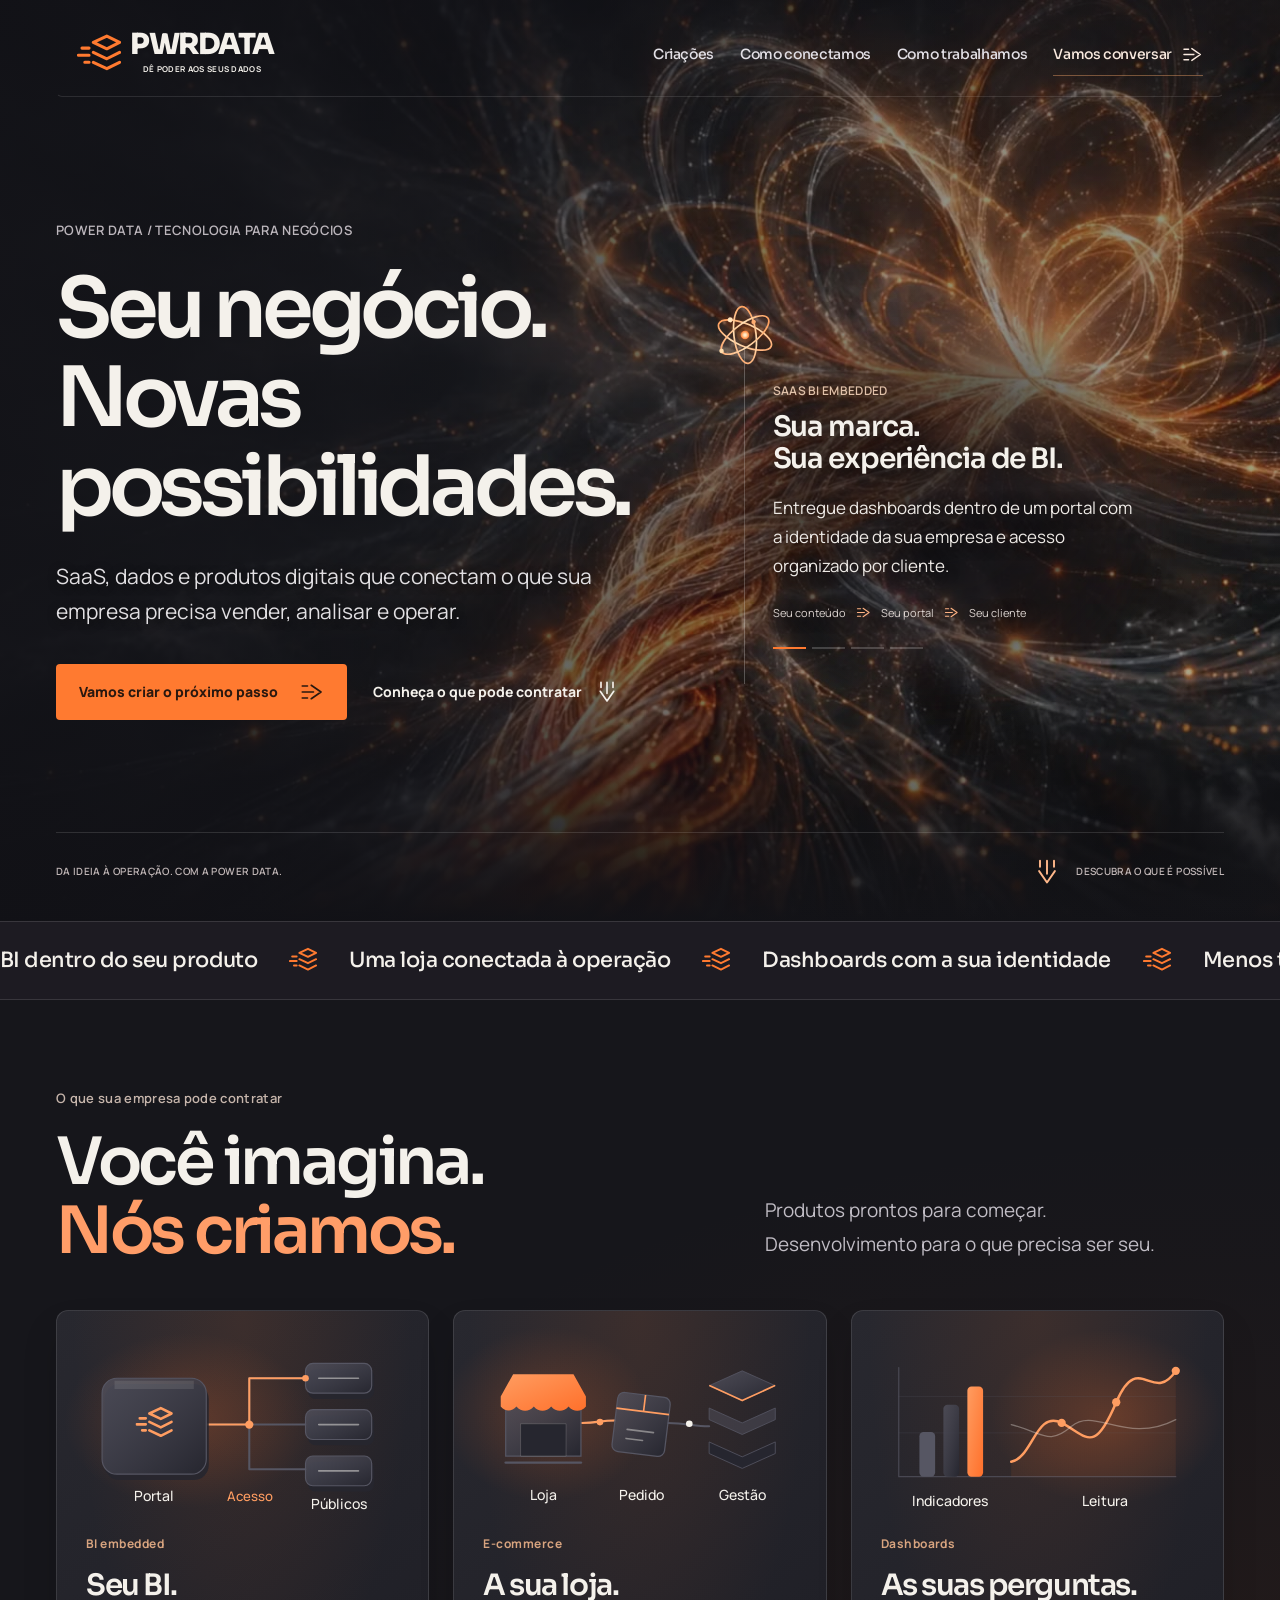
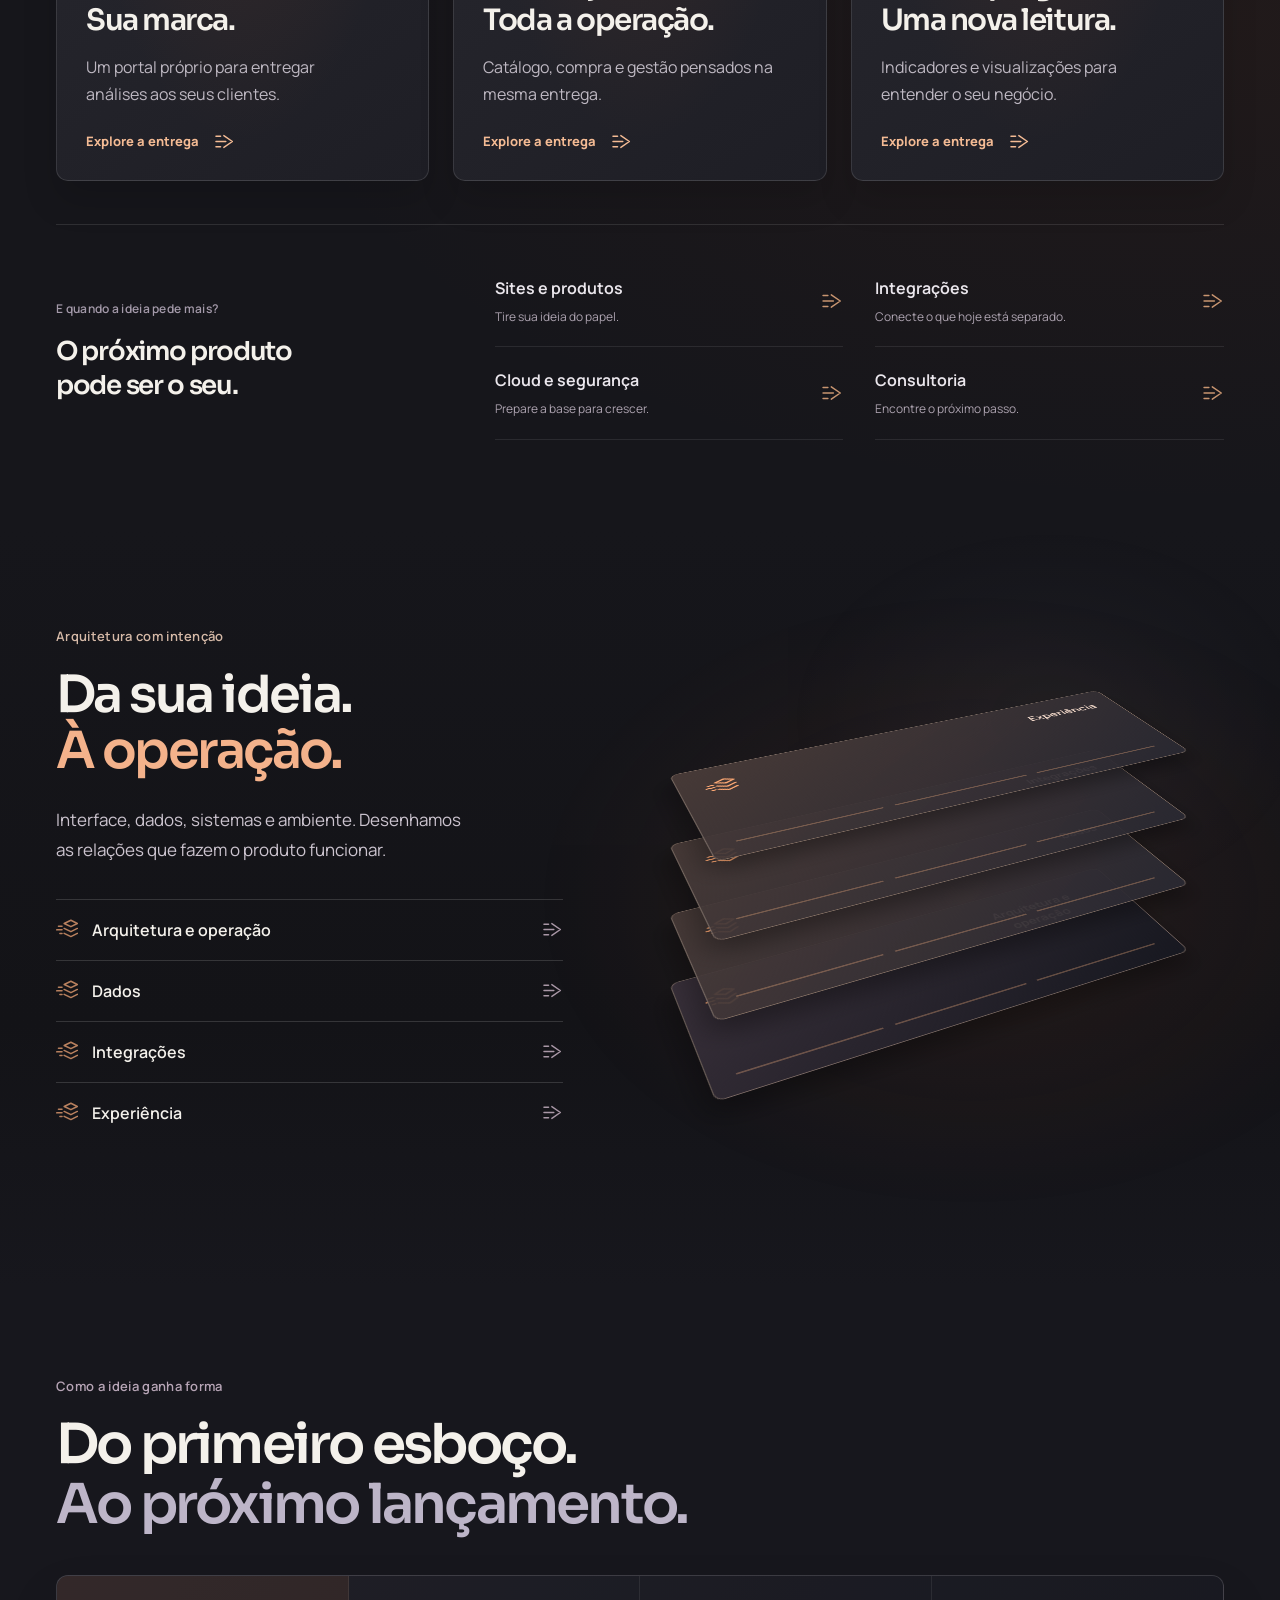
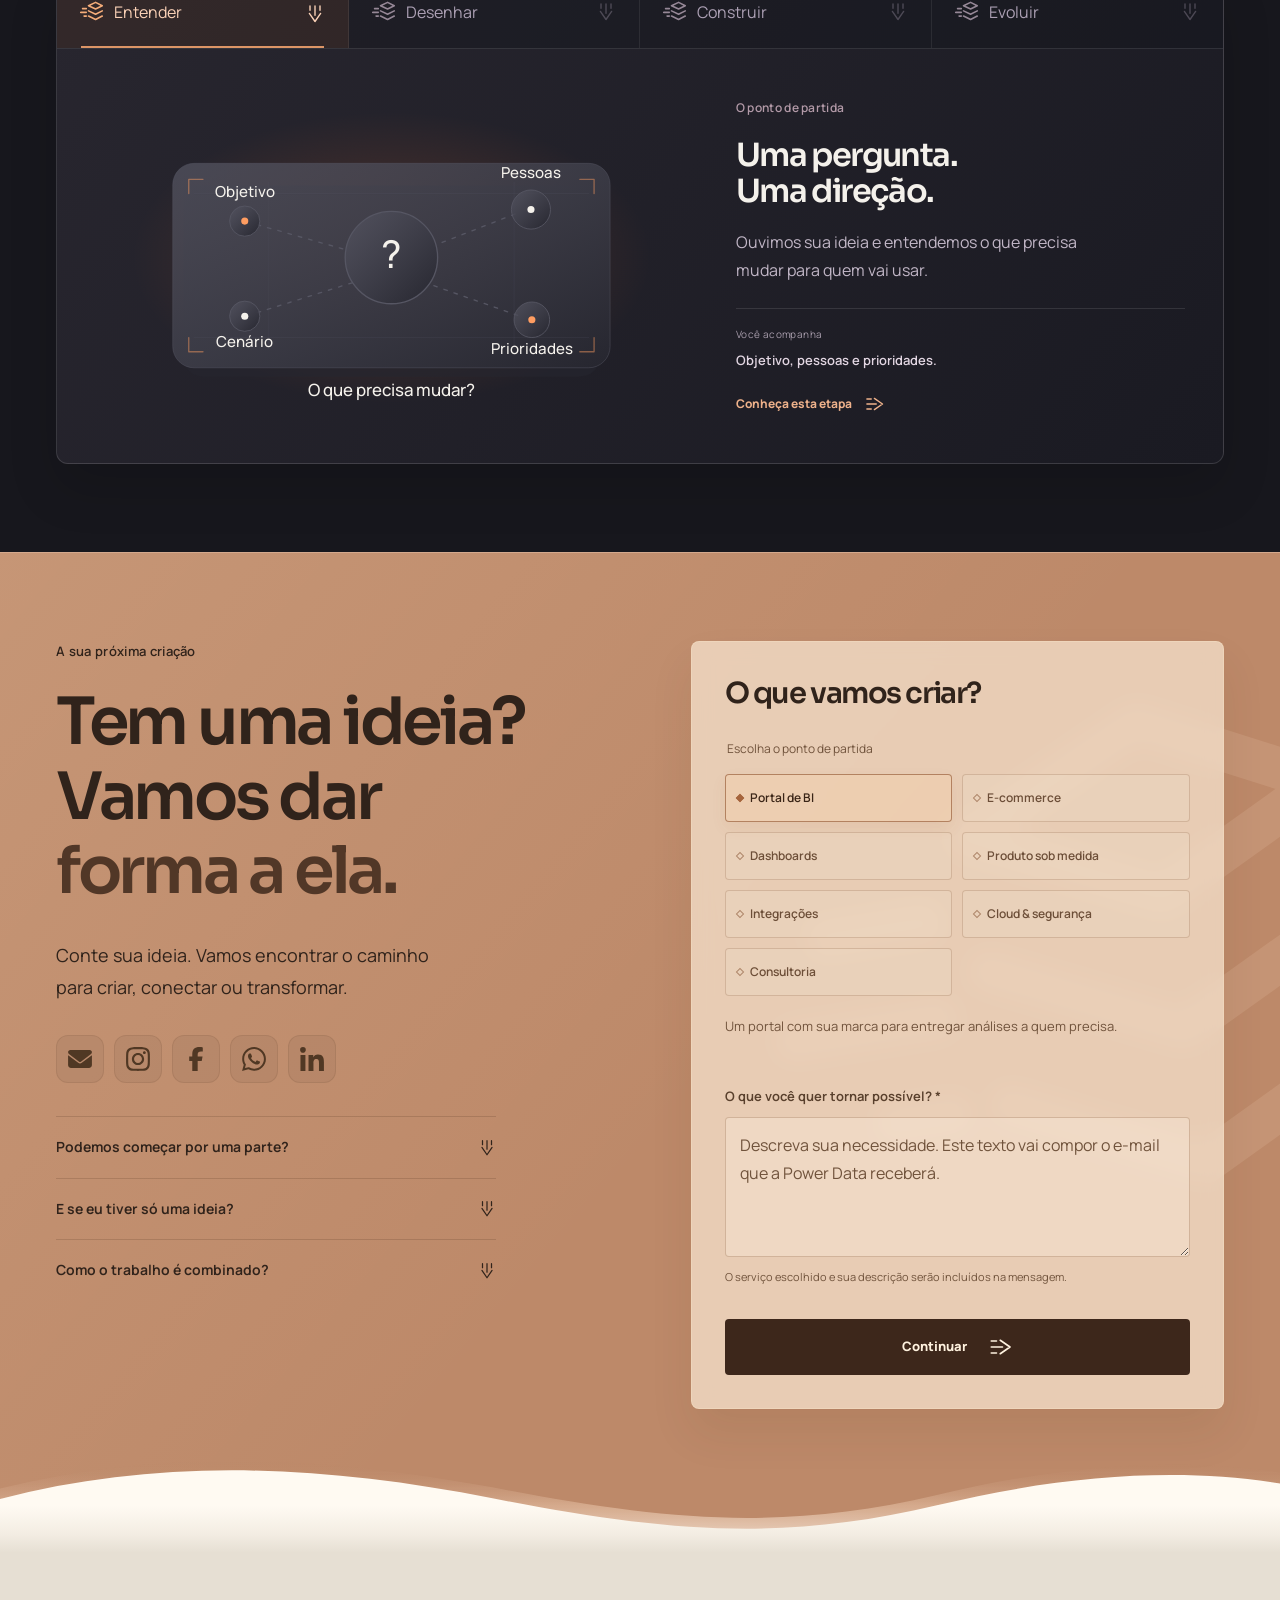
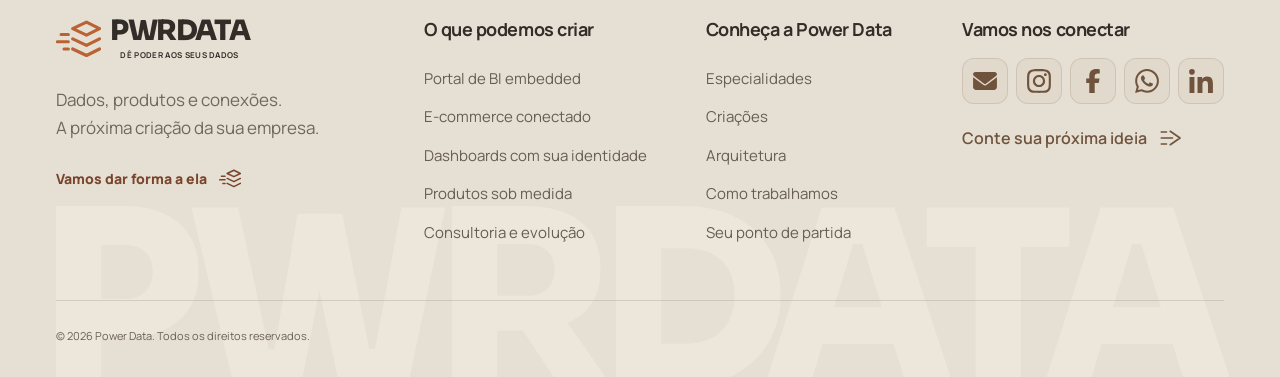
==== commit e3adcc53: "v1 implementado" ====
--- a/site/index.html
+++ b/site/index.html
@@ -21,7 +21,7 @@
       <div class="hero-bottom"><span>DA IDEIA À OPERAÇÃO. COM A POWER DATA.</span><a href="#ofertas"><svg class="action-glyph" viewBox="0 0 32 32" aria-hidden="true"><use href="assets/icons.svg#action-down"></use></svg> DESCUBRA O QUE É POSSÍVEL</a></div></div>
     </section>
     <div class="marquee" aria-label="Possibilidades de contratação"><div class="marquee-track"><span>BI dentro do seu produto</span><svg class="marquee-mark" viewBox="0 0 62 66" aria-hidden="true"><use href="assets/icons.svg#mark"></use></svg><span>Uma loja conectada à operação</span><svg class="marquee-mark" viewBox="0 0 62 66" aria-hidden="true"><use href="assets/icons.svg#mark"></use></svg><span>Dashboards com a sua identidade</span><svg class="marquee-mark" viewBox="0 0 62 66" aria-hidden="true"><use href="assets/icons.svg#mark"></use></svg><span>Menos tarefas manuais</span><svg class="marquee-mark" viewBox="0 0 62 66" aria-hidden="true"><use href="assets/icons.svg#mark"></use></svg><span>Uma base preparada para evoluir</span><svg class="marquee-mark" viewBox="0 0 62 66" aria-hidden="true"><use href="assets/icons.svg#mark"></use></svg><span aria-hidden="true">BI dentro do seu produto</span><svg class="marquee-mark" viewBox="0 0 62 66" aria-hidden="true"><use href="assets/icons.svg#mark"></use></svg><span aria-hidden="true">Uma loja conectada à operação</span><svg class="marquee-mark" viewBox="0 0 62 66" aria-hidden="true"><use href="assets/icons.svg#mark"></use></svg><span aria-hidden="true">Dashboards com a sua identidade</span><svg class="marquee-mark" viewBox="0 0 62 66" aria-hidden="true"><use href="assets/icons.svg#mark"></use></svg><span aria-hidden="true">Menos tarefas manuais</span><svg class="marquee-mark" viewBox="0 0 62 66" aria-hidden="true"><use href="assets/icons.svg#mark"></use></svg><span aria-hidden="true">Uma base preparada para evoluir</span><svg class="marquee-mark" viewBox="0 0 62 66" aria-hidden="true"><use href="assets/icons.svg#mark"></use></svg></div></div>
-<section class="creation-chapter" id="ofertas" aria-labelledby="offers-title"><div class="section wrap"><span id="servicos" class="section-anchor"></span><div class="creation-intro reveal"><p class="eyebrow">O que sua empresa pode contratar</p><h2 id="offers-title">Você imagina.<br><em>A gente cria.</em></h2><p>Produtos prontos para começar. Desenvolvimento para o que precisa ser seu.</p></div><div class="creation-cards"><article class="creation-card reveal" data-offer="embedded"><div class="creation-art" data-offer-scene="embedded"></div><div class="creation-copy"><span class="creation-label">BI embedded</span><h3>Seu BI.<br>Sua marca.</h3><p>Um portal próprio para entregar análises aos seus clientes.</p><button type="button" class="text-link card-trigger" data-detail="embedded" aria-label="Explore a entrega de portal de BI">Explore a entrega<svg class="action-glyph" viewBox="0 0 32 32" aria-hidden="true"><use href="assets/icons.svg#action-forward"></use></svg></button></div></article><article class="creation-card reveal" data-offer="commerce"><div class="creation-art" data-offer-scene="commerce"></div><div class="creation-copy"><span class="creation-label">E-commerce</span><h3>A sua loja.<br>Toda a operação.</h3><p>Catálogo, compra e gestão pensados na mesma entrega.</p><button type="button" class="text-link card-trigger" data-detail="commerce" aria-label="Explore a entrega de e-commerce">Explore a entrega<svg class="action-glyph" viewBox="0 0 32 32" aria-hidden="true"><use href="assets/icons.svg#action-forward"></use></svg></button></div></article><article class="creation-card reveal" data-offer="dashboards"><div class="creation-art" data-offer-scene="dashboards"></div><div class="creation-copy"><span class="creation-label">Dashboards</span><h3>As suas perguntas.<br>Uma nova leitura.</h3><p>Indicadores e visualizações para entender o seu negócio.</p><button type="button" class="text-link card-trigger" data-detail="dashboards" aria-label="Explore a entrega de dashboards">Explore a entrega<svg class="action-glyph" viewBox="0 0 32 32" aria-hidden="true"><use href="assets/icons.svg#action-forward"></use></svg></button></div></article></div><div class="specialties" id="possibilidades"><div class="specialties-lead"><span class="eyebrow">E quando a ideia pede mais?</span><h3>O próximo produto<br>pode ser o seu.</h3></div><div class="specialties-grid"><button type="button" class="specialty" data-detail="custom"><span><strong>Sites e produtos</strong><small>Tire sua ideia do papel.</small></span><svg class="action-glyph" viewBox="0 0 32 32" aria-hidden="true"><use href="assets/icons.svg#action-forward"></use></svg></button><button type="button" class="specialty" data-detail="integration"><span><strong>Integrações</strong><small>Conecte o que hoje está separado.</small></span><svg class="action-glyph" viewBox="0 0 32 32" aria-hidden="true"><use href="assets/icons.svg#action-forward"></use></svg></button><button type="button" class="specialty" data-detail="cloud"><span><strong>Cloud e segurança</strong><small>Prepare a base para crescer.</small></span><svg class="action-glyph" viewBox="0 0 32 32" aria-hidden="true"><use href="assets/icons.svg#action-forward"></use></svg></button><button type="button" class="specialty" data-detail="consulting"><span><strong>Consultoria</strong><small>Encontre o próximo passo.</small></span><svg class="action-glyph" viewBox="0 0 32 32" aria-hidden="true"><use href="assets/icons.svg#action-forward"></use></svg></button></div></div></div></section><section class="connection-chapter" id="arquitetura" aria-labelledby="architecture-title"><div class="connection-atmosphere" aria-hidden="true"><span class="connection-aura connection-aura-warm"></span><span class="connection-aura connection-aura-soft"></span></div><div class="section wrap connection-layout"><div class="connection-copy"><p class="eyebrow">Arquitetura com intenção</p><h2 id="architecture-title">Da sua ideia.<br><em>À operação.</em></h2><p>Interface, dados, sistemas e ambiente. Desenhamos as relações que fazem o produto funcionar.</p><div class="layer-choices" aria-label="Explore as camadas"><button type="button" class="layer-choice" data-layer="cloud" aria-expanded="false" aria-controls="architecturePanel" aria-describedby="hint-cloud"><span><svg class="layer-mark" viewBox="0 0 62 66" aria-hidden="true"><use href="assets/icons.svg#mark"></use></svg><strong>Arquitetura e operação</strong></span><svg class="action-glyph" viewBox="0 0 32 32" aria-hidden="true"><use href="assets/icons.svg#action-forward"></use></svg><span class="layer-hint" id="hint-cloud" role="tooltip">A base que mantém tudo em funcionamento.</span></button><button type="button" class="layer-choice" data-layer="data" aria-expanded="false" aria-controls="architecturePanel" aria-describedby="hint-data"><span><svg class="layer-mark" viewBox="0 0 62 66" aria-hidden="true"><use href="assets/icons.svg#mark"></use></svg><strong>Dados</strong></span><svg class="action-glyph" viewBox="0 0 32 32" aria-hidden="true"><use href="assets/icons.svg#action-forward"></use></svg><span class="layer-hint" id="hint-data" role="tooltip">Informações com significado para o negócio.</span></button><button type="button" class="layer-choice" data-layer="integration" aria-expanded="false" aria-controls="architecturePanel" aria-describedby="hint-integration"><span><svg class="layer-mark" viewBox="0 0 62 66" aria-hidden="true"><use href="assets/icons.svg#mark"></use></svg><strong>Integrações</strong></span><svg class="action-glyph" viewBox="0 0 32 32" aria-hidden="true"><use href="assets/icons.svg#action-forward"></use></svg><span class="layer-hint" id="hint-integration" role="tooltip">O caminho entre produto e operação.</span></button><button type="button" class="layer-choice" data-layer="experience" aria-expanded="false" aria-controls="architecturePanel" aria-describedby="hint-experience"><span><svg class="layer-mark" viewBox="0 0 62 66" aria-hidden="true"><use href="assets/icons.svg#mark"></use></svg><strong>Experiência</strong></span><svg class="action-glyph" viewBox="0 0 32 32" aria-hidden="true"><use href="assets/icons.svg#action-forward"></use></svg><span class="layer-hint" id="hint-experience" role="tooltip">O que as pessoas veem e usam.</span></button></div></div><div class="architecture-workspace"><div class="architecture-stage" id="architectureStage"><div class="layer-stack" id="layerStack"><button type="button" class="stack-plane plane-experience" data-floor="experience" aria-expanded="false" aria-controls="architecturePanel" aria-label="Explorar experiência"><svg class="floor-mark" viewBox="0 0 62 66" aria-hidden="true"><use href="assets/icons.svg#mark"></use></svg><strong>Experiência</strong><span class="plane-lines" aria-hidden="true"><i></i><i></i><i></i></span></button><button type="button" class="stack-plane plane-integration" data-floor="integration" aria-expanded="false" aria-controls="architecturePanel" aria-label="Explorar integrações"><svg class="floor-mark" viewBox="0 0 62 66" aria-hidden="true"><use href="assets/icons.svg#mark"></use></svg><strong>Integrações</strong><span class="plane-lines" aria-hidden="true"><i></i><i></i><i></i></span></button><button type="button" class="stack-plane plane-data" data-floor="data" aria-expanded="false" aria-controls="architecturePanel" aria-label="Explorar dados"><svg class="floor-mark" viewBox="0 0 62 66" aria-hidden="true"><use href="assets/icons.svg#mark"></use></svg><strong>Dados</strong><span class="plane-lines" aria-hidden="true"><i></i><i></i><i></i></span></button><button type="button" class="stack-plane plane-cloud" data-floor="cloud" aria-expanded="false" aria-controls="architecturePanel" aria-label="Explorar arquitetura e operação"><svg class="floor-mark" viewBox="0 0 62 66" aria-hidden="true"><use href="assets/icons.svg#mark"></use></svg><strong>Arquitetura e operação</strong><span class="plane-lines" aria-hidden="true"><i></i><i></i><i></i></span></button></div><article class="architecture-panel" id="architecturePanel" hidden><button type="button" class="panel-return" id="architectureToggle" aria-label="Fechar camada e voltar ao conjunto"><svg class="brand-mark" viewBox="0 0 62 66" aria-hidden="true"><use href="assets/icons.svg#mark"></use></svg><span id="architecturePanelLabel"></span><svg class="action-glyph" viewBox="0 0 32 32" aria-hidden="true"><use href="assets/icons.svg#action-back"></use></svg></button><div class="architecture-panel-copy"><h3 id="architecturePanelTitle"></h3><p id="architecturePanelText"></p></div><div id="architectureDiagram" class="architecture-diagram"></div><button class="text-link" type="button" id="architectureDetail" data-detail="layer-cloud">O que entra na entrega<svg class="action-glyph" viewBox="0 0 32 32" aria-hidden="true"><use href="assets/icons.svg#action-forward"></use></svg></button></article></div></div></div></section><section class="making-chapter" id="processo" aria-labelledby="process-title"><div class="section wrap"><div class="making-intro reveal"><p class="eyebrow">Como a ideia ganha forma</p><h2 id="process-title">Do primeiro esboço.<br><em>Ao próximo lançamento.</em></h2></div><div class="making-board"><div class="making-tabs" role="tablist" aria-label="Etapas da criação"><button type="button" role="tab" id="phase-understand" data-phase="understand" aria-controls="makingPanel" aria-selected="true" tabindex="0"><svg class="phase-mark" viewBox="0 0 62 66" aria-hidden="true"><use href="assets/icons.svg#mark"></use></svg><span>Entender</span><svg class="action-glyph" viewBox="0 0 32 32" aria-hidden="true"><use href="assets/icons.svg#action-down"></use></svg></button><button type="button" role="tab" id="phase-design" data-phase="design" aria-controls="makingPanel" aria-selected="false" tabindex="-1"><svg class="phase-mark" viewBox="0 0 62 66" aria-hidden="true"><use href="assets/icons.svg#mark"></use></svg><span>Desenhar</span><svg class="action-glyph" viewBox="0 0 32 32" aria-hidden="true"><use href="assets/icons.svg#action-down"></use></svg></button><button type="button" role="tab" id="phase-build" data-phase="build" aria-controls="makingPanel" aria-selected="false" tabindex="-1"><svg class="phase-mark" viewBox="0 0 62 66" aria-hidden="true"><use href="assets/icons.svg#mark"></use></svg><span>Construir</span><svg class="action-glyph" viewBox="0 0 32 32" aria-hidden="true"><use href="assets/icons.svg#action-down"></use></svg></button><button type="button" role="tab" id="phase-evolve" data-phase="evolve" aria-controls="makingPanel" aria-selected="false" tabindex="-1"><svg class="phase-mark" viewBox="0 0 62 66" aria-hidden="true"><use href="assets/icons.svg#mark"></use></svg><span>Evoluir</span><svg class="action-glyph" viewBox="0 0 32 32" aria-hidden="true"><use href="assets/icons.svg#action-down"></use></svg></button></div><div class="making-panel" id="makingPanel" role="tabpanel" tabindex="0" aria-labelledby="phase-understand"><div class="making-art" id="makingArt"></div><div class="making-story"><span id="makingLabel" class="eyebrow"></span><h3 id="makingTitle"></h3><p id="makingText"></p><div class="making-output"><span>Você acompanha</span><strong id="makingOutput"></strong></div><button type="button" class="text-link" id="makingDetail" data-detail="step-understand">Conheça esta etapa<svg class="action-glyph" viewBox="0 0 32 32" aria-hidden="true"><use href="assets/icons.svg#action-forward"></use></svg></button></div></div></div></div></section><section class="contact motion-region" id="contato" aria-labelledby="contact-title"><div class="contact-world" aria-hidden="true"><svg class="contact-brand-watermark" viewBox="0 0 62 66" aria-hidden="true"><use href="assets/icons.svg#mark"></use></svg><canvas class="atmosphere" data-atmosphere="warm"></canvas></div><div class="section wrap contact-grid"><div class="contact-copy reveal"><p class="eyebrow">A sua próxima criação</p><h2 id="contact-title">Tem uma ideia?<br>Vamos dar<br><em>forma a ela.</em></h2><p>Conte sua ideia. Vamos encontrar o caminho para criar, conectar ou transformar.</p><div class="social-links" aria-label="Canais da Power Data"><a href="#contato" data-channel="email" aria-label="Falar por e-mail"><svg viewBox="0 0 24 24" aria-hidden="true"><use href="assets/social-icons.svg#email"></use></svg></a><button type="button" data-channel="instagram" aria-label="Instagram"><svg viewBox="0 0 24 24" aria-hidden="true"><use href="assets/social-icons.svg#instagram"></use></svg></button><button type="button" data-channel="facebook" aria-label="Facebook"><svg viewBox="0 0 24 24" aria-hidden="true"><use href="assets/social-icons.svg#facebook"></use></svg></button><button type="button" data-channel="whatsapp" aria-label="WhatsApp"><svg viewBox="0 0 24 24" aria-hidden="true"><use href="assets/social-icons.svg#whatsapp"></use></svg></button><button type="button" data-channel="linkedin" aria-label="LinkedIn"><svg viewBox="0 0 24 24" aria-hidden="true"><use href="assets/social-icons.svg#linkedin"></use></svg></button></div><div class="contact-questions" id="duvidas"><details name="pwr-questions"><summary>Podemos começar por uma parte?<svg class="action-glyph" viewBox="0 0 32 32" aria-hidden="true"><use href="assets/icons.svg#action-down"></use></svg></summary><p>Sim. O trabalho pode começar por um produto, uma integração, dados ou pelo ambiente.</p></details><details name="pwr-questions"><summary>E se eu tiver só uma ideia?<svg class="action-glyph" viewBox="0 0 32 32" aria-hidden="true"><use href="assets/icons.svg#action-down"></use></svg></summary><p>A consultoria ajuda a definir o que criar, para quem e por onde começar.</p></details><details name="pwr-questions"><summary>Como o trabalho é combinado?<svg class="action-glyph" viewBox="0 0 32 32" aria-hidden="true"><use href="assets/icons.svg#action-down"></use></svg></summary><p>A proposta define as entregas, as conexões e como vamos acompanhar a evolução.</p></details></div></div>
+<section class="creation-chapter" id="ofertas" aria-labelledby="offers-title"><div class="section wrap"><span id="servicos" class="section-anchor"></span><div class="creation-intro reveal"><p class="eyebrow">O que sua empresa pode contratar</p><h2 id="offers-title">Você imagina.<br><em>Nós criamos.</em></h2><p>Produtos prontos para começar. Desenvolvimento para o que precisa ser seu.</p></div><div class="creation-cards"><article class="creation-card reveal" data-offer="embedded"><div class="creation-art" data-offer-scene="embedded"></div><div class="creation-copy"><span class="creation-label">BI embedded</span><h3>Seu BI.<br>Sua marca.</h3><p>Um portal próprio para entregar análises aos seus clientes.</p><button type="button" class="text-link card-trigger" data-detail="embedded" aria-label="Explore a entrega de portal de BI">Explore a entrega<svg class="action-glyph" viewBox="0 0 32 32" aria-hidden="true"><use href="assets/icons.svg#action-forward"></use></svg></button></div></article><article class="creation-card reveal" data-offer="commerce"><div class="creation-art" data-offer-scene="commerce"></div><div class="creation-copy"><span class="creation-label">E-commerce</span><h3>A sua loja.<br>Toda a operação.</h3><p>Catálogo, compra e gestão pensados na mesma entrega.</p><button type="button" class="text-link card-trigger" data-detail="commerce" aria-label="Explore a entrega de e-commerce">Explore a entrega<svg class="action-glyph" viewBox="0 0 32 32" aria-hidden="true"><use href="assets/icons.svg#action-forward"></use></svg></button></div></article><article class="creation-card reveal" data-offer="dashboards"><div class="creation-art" data-offer-scene="dashboards"></div><div class="creation-copy"><span class="creation-label">Dashboards</span><h3>As suas perguntas.<br>Uma nova leitura.</h3><p>Indicadores e visualizações para entender o seu negócio.</p><button type="button" class="text-link card-trigger" data-detail="dashboards" aria-label="Explore a entrega de dashboards">Explore a entrega<svg class="action-glyph" viewBox="0 0 32 32" aria-hidden="true"><use href="assets/icons.svg#action-forward"></use></svg></button></div></article></div><div class="specialties" id="possibilidades"><div class="specialties-lead"><span class="eyebrow">E quando a ideia pede mais?</span><h3>O próximo produto<br>pode ser o seu.</h3></div><div class="specialties-grid"><button type="button" class="specialty" data-detail="custom"><span><strong>Sites e produtos</strong><small>Tire sua ideia do papel.</small></span><svg class="action-glyph" viewBox="0 0 32 32" aria-hidden="true"><use href="assets/icons.svg#action-forward"></use></svg></button><button type="button" class="specialty" data-detail="integration"><span><strong>Integrações</strong><small>Conecte o que hoje está separado.</small></span><svg class="action-glyph" viewBox="0 0 32 32" aria-hidden="true"><use href="assets/icons.svg#action-forward"></use></svg></button><button type="button" class="specialty" data-detail="cloud"><span><strong>Cloud e segurança</strong><small>Prepare a base para crescer.</small></span><svg class="action-glyph" viewBox="0 0 32 32" aria-hidden="true"><use href="assets/icons.svg#action-forward"></use></svg></button><button type="button" class="specialty" data-detail="consulting"><span><strong>Consultoria</strong><small>Encontre o próximo passo.</small></span><svg class="action-glyph" viewBox="0 0 32 32" aria-hidden="true"><use href="assets/icons.svg#action-forward"></use></svg></button></div></div></div></section><section class="connection-chapter" id="arquitetura" aria-labelledby="architecture-title"><div class="connection-atmosphere" aria-hidden="true"><span class="connection-aura connection-aura-warm"></span><span class="connection-aura connection-aura-soft"></span></div><div class="section wrap connection-layout"><div class="connection-copy"><p class="eyebrow">Arquitetura com intenção</p><h2 id="architecture-title">Da sua ideia.<br><em>À operação.</em></h2><p>Interface, dados, sistemas e ambiente. Desenhamos as relações que fazem o produto funcionar.</p><div class="layer-choices" aria-label="Explore as camadas"><button type="button" class="layer-choice" data-layer="cloud" aria-expanded="false" aria-controls="architecturePanel" aria-describedby="hint-cloud"><span><svg class="layer-mark" viewBox="0 0 62 66" aria-hidden="true"><use href="assets/icons.svg#mark"></use></svg><strong>Arquitetura e operação</strong></span><svg class="action-glyph" viewBox="0 0 32 32" aria-hidden="true"><use href="assets/icons.svg#action-forward"></use></svg><span class="layer-hint" id="hint-cloud" role="tooltip">A base que mantém tudo em funcionamento.</span></button><button type="button" class="layer-choice" data-layer="data" aria-expanded="false" aria-controls="architecturePanel" aria-describedby="hint-data"><span><svg class="layer-mark" viewBox="0 0 62 66" aria-hidden="true"><use href="assets/icons.svg#mark"></use></svg><strong>Dados</strong></span><svg class="action-glyph" viewBox="0 0 32 32" aria-hidden="true"><use href="assets/icons.svg#action-forward"></use></svg><span class="layer-hint" id="hint-data" role="tooltip">Informações com significado para o negócio.</span></button><button type="button" class="layer-choice" data-layer="integration" aria-expanded="false" aria-controls="architecturePanel" aria-describedby="hint-integration"><span><svg class="layer-mark" viewBox="0 0 62 66" aria-hidden="true"><use href="assets/icons.svg#mark"></use></svg><strong>Integrações</strong></span><svg class="action-glyph" viewBox="0 0 32 32" aria-hidden="true"><use href="assets/icons.svg#action-forward"></use></svg><span class="layer-hint" id="hint-integration" role="tooltip">O caminho entre produto e operação.</span></button><button type="button" class="layer-choice" data-layer="experience" aria-expanded="false" aria-controls="architecturePanel" aria-describedby="hint-experience"><span><svg class="layer-mark" viewBox="0 0 62 66" aria-hidden="true"><use href="assets/icons.svg#mark"></use></svg><strong>Experiência</strong></span><svg class="action-glyph" viewBox="0 0 32 32" aria-hidden="true"><use href="assets/icons.svg#action-forward"></use></svg><span class="layer-hint" id="hint-experience" role="tooltip">O que as pessoas veem e usam.</span></button></div></div><div class="architecture-workspace"><div class="architecture-stage" id="architectureStage"><div class="layer-stack" id="layerStack"><button type="button" class="stack-plane plane-experience" data-floor="experience" aria-expanded="false" aria-controls="architecturePanel" aria-label="Explorar experiência"><svg class="floor-mark" viewBox="0 0 62 66" aria-hidden="true"><use href="assets/icons.svg#mark"></use></svg><strong>Experiência</strong><span class="plane-lines" aria-hidden="true"><i></i><i></i><i></i></span></button><button type="button" class="stack-plane plane-integration" data-floor="integration" aria-expanded="false" aria-controls="architecturePanel" aria-label="Explorar integrações"><svg class="floor-mark" viewBox="0 0 62 66" aria-hidden="true"><use href="assets/icons.svg#mark"></use></svg><strong>Integrações</strong><span class="plane-lines" aria-hidden="true"><i></i><i></i><i></i></span></button><button type="button" class="stack-plane plane-data" data-floor="data" aria-expanded="false" aria-controls="architecturePanel" aria-label="Explorar dados"><svg class="floor-mark" viewBox="0 0 62 66" aria-hidden="true"><use href="assets/icons.svg#mark"></use></svg><strong>Dados</strong><span class="plane-lines" aria-hidden="true"><i></i><i></i><i></i></span></button><button type="button" class="stack-plane plane-cloud" data-floor="cloud" aria-expanded="false" aria-controls="architecturePanel" aria-label="Explorar arquitetura e operação"><svg class="floor-mark" viewBox="0 0 62 66" aria-hidden="true"><use href="assets/icons.svg#mark"></use></svg><strong>Arquitetura e operação</strong><span class="plane-lines" aria-hidden="true"><i></i><i></i><i></i></span></button></div><article class="architecture-panel" id="architecturePanel" hidden><button type="button" class="panel-return" id="architectureToggle" aria-label="Fechar camada e voltar ao conjunto"><svg class="brand-mark" viewBox="0 0 62 66" aria-hidden="true"><use href="assets/icons.svg#mark"></use></svg><span id="architecturePanelLabel"></span><svg class="action-glyph" viewBox="0 0 32 32" aria-hidden="true"><use href="assets/icons.svg#action-back"></use></svg></button><div class="architecture-panel-copy"><h3 id="architecturePanelTitle"></h3><p id="architecturePanelText"></p></div><div id="architectureDiagram" class="architecture-diagram"></div><button class="text-link" type="button" id="architectureDetail" data-detail="layer-cloud">O que entra na entrega<svg class="action-glyph" viewBox="0 0 32 32" aria-hidden="true"><use href="assets/icons.svg#action-forward"></use></svg></button></article></div></div></div></section><section class="making-chapter" id="processo" aria-labelledby="process-title"><div class="section wrap"><div class="making-intro reveal"><p class="eyebrow">Como a ideia ganha forma</p><h2 id="process-title">Do primeiro esboço.<br><em>Ao próximo lançamento.</em></h2></div><div class="making-board"><div class="making-tabs" role="tablist" aria-label="Etapas da criação"><button type="button" role="tab" id="phase-understand" data-phase="understand" aria-controls="makingPanel" aria-selected="true" tabindex="0"><svg class="phase-mark" viewBox="0 0 62 66" aria-hidden="true"><use href="assets/icons.svg#mark"></use></svg><span>Entender</span><svg class="action-glyph" viewBox="0 0 32 32" aria-hidden="true"><use href="assets/icons.svg#action-down"></use></svg></button><button type="button" role="tab" id="phase-design" data-phase="design" aria-controls="makingPanel" aria-selected="false" tabindex="-1"><svg class="phase-mark" viewBox="0 0 62 66" aria-hidden="true"><use href="assets/icons.svg#mark"></use></svg><span>Desenhar</span><svg class="action-glyph" viewBox="0 0 32 32" aria-hidden="true"><use href="assets/icons.svg#action-down"></use></svg></button><button type="button" role="tab" id="phase-build" data-phase="build" aria-controls="makingPanel" aria-selected="false" tabindex="-1"><svg class="phase-mark" viewBox="0 0 62 66" aria-hidden="true"><use href="assets/icons.svg#mark"></use></svg><span>Construir</span><svg class="action-glyph" viewBox="0 0 32 32" aria-hidden="true"><use href="assets/icons.svg#action-down"></use></svg></button><button type="button" role="tab" id="phase-evolve" data-phase="evolve" aria-controls="makingPanel" aria-selected="false" tabindex="-1"><svg class="phase-mark" viewBox="0 0 62 66" aria-hidden="true"><use href="assets/icons.svg#mark"></use></svg><span>Evoluir</span><svg class="action-glyph" viewBox="0 0 32 32" aria-hidden="true"><use href="assets/icons.svg#action-down"></use></svg></button></div><div class="making-panel" id="makingPanel" role="tabpanel" tabindex="0" aria-labelledby="phase-understand"><div class="making-art" id="makingArt"></div><div class="making-story"><span id="makingLabel" class="eyebrow"></span><h3 id="makingTitle"></h3><p id="makingText"></p><div class="making-output"><span>Você acompanha</span><strong id="makingOutput"></strong></div><button type="button" class="text-link" id="makingDetail" data-detail="step-understand">Conheça esta etapa<svg class="action-glyph" viewBox="0 0 32 32" aria-hidden="true"><use href="assets/icons.svg#action-forward"></use></svg></button></div></div></div></div></section><section class="contact motion-region" id="contato" aria-labelledby="contact-title"><div class="contact-world" aria-hidden="true"><svg class="contact-brand-watermark" viewBox="0 0 62 66" aria-hidden="true"><use href="assets/icons.svg#mark"></use></svg><canvas class="atmosphere" data-atmosphere="warm"></canvas></div><div class="section wrap contact-grid"><div class="contact-copy reveal"><p class="eyebrow">A sua próxima criação</p><h2 id="contact-title">Tem uma ideia?<br>Vamos dar<br><em>forma a ela.</em></h2><p>Conte sua ideia. Vamos encontrar o caminho para criar, conectar ou transformar.</p><div class="social-links" aria-label="Canais da Power Data"><a href="#contato" data-channel="email" aria-label="Falar por e-mail"><svg viewBox="0 0 24 24" aria-hidden="true"><use href="assets/social-icons.svg#email"></use></svg></a><button type="button" data-channel="instagram" aria-label="Instagram"><svg viewBox="0 0 24 24" aria-hidden="true"><use href="assets/social-icons.svg#instagram"></use></svg></button><button type="button" data-channel="facebook" aria-label="Facebook"><svg viewBox="0 0 24 24" aria-hidden="true"><use href="assets/social-icons.svg#facebook"></use></svg></button><button type="button" data-channel="whatsapp" aria-label="WhatsApp"><svg viewBox="0 0 24 24" aria-hidden="true"><use href="assets/social-icons.svg#whatsapp"></use></svg></button><button type="button" data-channel="linkedin" aria-label="LinkedIn"><svg viewBox="0 0 24 24" aria-hidden="true"><use href="assets/social-icons.svg#linkedin"></use></svg></button></div><div class="contact-questions" id="duvidas"><details name="pwr-questions"><summary>Podemos começar por uma parte?<svg class="action-glyph" viewBox="0 0 32 32" aria-hidden="true"><use href="assets/icons.svg#action-down"></use></svg></summary><p>Sim. O trabalho pode começar por um produto, uma integração, dados ou pelo ambiente.</p></details><details name="pwr-questions"><summary>E se eu tiver só uma ideia?<svg class="action-glyph" viewBox="0 0 32 32" aria-hidden="true"><use href="assets/icons.svg#action-down"></use></svg></summary><p>A consultoria ajuda a definir o que criar, para quem e por onde começar.</p></details><details name="pwr-questions"><summary>Como o trabalho é combinado?<svg class="action-glyph" viewBox="0 0 32 32" aria-hidden="true"><use href="assets/icons.svg#action-down"></use></svg></summary><p>A proposta define as entregas, as conexões e como vamos acompanhar a evolução.</p></details></div></div>
     <form id="contactForm" class="contact-form reveal"><div id="formStep1"><h3>O que vamos criar?</h3><fieldset class="challenge-choices"><legend>Escolha o ponto de partida</legend><label><input type="radio" name="challenge" value="embedded" checked><span>Portal de BI</span></label><label><input type="radio" name="challenge" value="commerce"><span>E-commerce</span></label><label><input type="radio" name="challenge" value="dashboards"><span>Dashboards</span></label><label><input type="radio" name="challenge" value="custom"><span>Produto sob medida</span></label><label><input type="radio" name="challenge" value="integration"><span>Integrações</span></label><label><input type="radio" name="challenge" value="cloud"><span>Cloud & segurança</span></label><label><input type="radio" name="challenge" value="consulting"><span>Consultoria</span></label></fieldset><p class="selected-context" id="selectedContext">Um portal com sua marca para entregar análises a quem precisa.</p><div class="field"><label for="message">O que você quer tornar possível? *</label><textarea id="message" name="message" required maxlength="4000" placeholder="Descreva sua necessidade. Este texto vai compor o e-mail que a Power Data receberá."></textarea><p class="field-help">O serviço escolhido e sua descrição serão incluídos na mensagem.</p></div><button class="primary" id="continueContact" type="button">Continuar<svg class="action-glyph" viewBox="0 0 32 32" aria-hidden="true"><use href="assets/icons.svg#action-forward"></use></svg></button></div><div id="formStep2" hidden><button type="button" id="backContact" class="text-link"><svg class="action-glyph" viewBox="0 0 32 32" aria-hidden="true"><use href="assets/icons.svg#action-back"></use></svg>Ajustar minha ideia</button><div class="brief-summary"><div class="brief-heading"><svg class="brief-mark" viewBox="0 0 62 66" aria-hidden="true"><use href="assets/icons.svg#mark"></use></svg><div><span>A conversa começa por aqui</span><strong id="briefGoal">Portal de BI</strong></div></div><div class="brief-description"><span>O que você quer tornar possível</span><p id="briefMessage"></p></div><button type="button" class="text-link" id="expandBrief" aria-expanded="false" aria-controls="briefMessage" hidden>Ver descrição completa</button></div><h3>Como podemos conversar?</h3><div class="field"><label for="name">Seu nome *</label><input id="name" name="name" autocomplete="name" required maxlength="120" placeholder="Como podemos chamar você?"></div><div class="field"><label for="email">E-mail *</label><input id="email" name="email" type="email" autocomplete="email" required maxlength="160" placeholder="voce@empresa.com.br"></div><div class="field"><label for="company">Empresa</label><input id="company" name="company" autocomplete="organization" maxlength="160" placeholder="Nome da sua empresa"></div><button class="primary" type="submit">Preparar e-mail<svg class="action-glyph" viewBox="0 0 32 32" aria-hidden="true"><use href="assets/icons.svg#action-forward"></use></svg></button><p class="form-help">Preparamos um e-mail com seu resumo. Você revisa e envia no seu aplicativo de e-mail.</p></div><div id="messageResult" class="message-result" hidden role="status"><strong>Seu resumo está preparado.</strong><p>Abra seu aplicativo de e-mail para revisar e enviar. A mensagem ainda não foi enviada.</p><a id="preparedEmail" class="small-cta" href="#contato">Revisar e enviar no e-mail<svg class="action-glyph" viewBox="0 0 32 32" aria-hidden="true"><use href="assets/icons.svg#action-forward"></use></svg></a><button id="copyMessage" class="text-link" type="button">Copiar resumo</button><p id="copyState"></p></div></form><noscript><style>.contact-form{display:none}</style><p>Ative os recursos do navegador para preparar seu contato com a Power Data.</p></noscript></div><div class="footer-transition" aria-hidden="true"><img src="assets/footer-wave.svg" alt=""></div></section>
   </main>
 <footer class="footer"><div class="wrap footer-main"><div class="footer-identity"><a class="brand footer-brand" href="#topo" aria-label="PWRDATA, voltar ao início"><svg class="brand-mark" viewBox="0 0 62 66" aria-hidden="true"><use href="assets/icons.svg#mark"></use></svg><span>PWRDATA<small>DÊ PODER AOS SEUS DADOS</small></span></a><p>Dados, produtos e conexões.<br>A próxima criação da sua empresa.</p><a class="footer-invitation" href="#contato">Vamos dar forma a ela <svg class="footer-cta-mark" viewBox="0 0 62 66" aria-hidden="true"><use href="assets/icons.svg#mark"></use></svg></a></div><nav aria-label="Plataformas e serviços"><h3>O que podemos criar</h3><a href="#contato" data-interest="embedded">Portal de BI embedded</a><a href="#contato" data-interest="commerce">E-commerce conectado</a><a href="#contato" data-interest="dashboards">Dashboards com sua identidade</a><a href="#contato" data-interest="custom">Produtos sob medida</a><a href="#contato" data-interest="consulting">Consultoria e evolução</a></nav><nav aria-label="Explore a Power Data"><h3>Conheça a Power Data</h3><a href="#ofertas">Especialidades</a><a href="#ofertas">Criações</a><a href="#arquitetura">Arquitetura</a><a href="#processo">Como trabalhamos</a><a href="#duvidas">Seu ponto de partida</a></nav><div class="footer-channels"><h3>Vamos nos conectar</h3><div class="social-links" aria-label="Canais da Power Data"><a href="#contato" data-channel="email" aria-label="Falar por e-mail"><svg viewBox="0 0 24 24" aria-hidden="true"><use href="assets/social-icons.svg#email"></use></svg></a><button type="button" data-channel="instagram" aria-label="Instagram"><svg viewBox="0 0 24 24" aria-hidden="true"><use href="assets/social-icons.svg#instagram"></use></svg></button><button type="button" data-channel="facebook" aria-label="Facebook"><svg viewBox="0 0 24 24" aria-hidden="true"><use href="assets/social-icons.svg#facebook"></use></svg></button><button type="button" data-channel="whatsapp" aria-label="WhatsApp"><svg viewBox="0 0 24 24" aria-hidden="true"><use href="assets/social-icons.svg#whatsapp"></use></svg></button><button type="button" data-channel="linkedin" aria-label="LinkedIn"><svg viewBox="0 0 24 24" aria-hidden="true"><use href="assets/social-icons.svg#linkedin"></use></svg></button></div><a class="text-link" href="#contato">Conte sua próxima ideia<svg class="action-glyph" viewBox="0 0 32 32" aria-hidden="true"><use href="assets/icons.svg#action-forward"></use></svg></a></div></div><div class="wrap footer-bottom"><span>© 2026 Power Data. Todos os direitos reservados.</span></div><div class="footer-wordmark" aria-hidden="true">PWRDATA</div></footer>
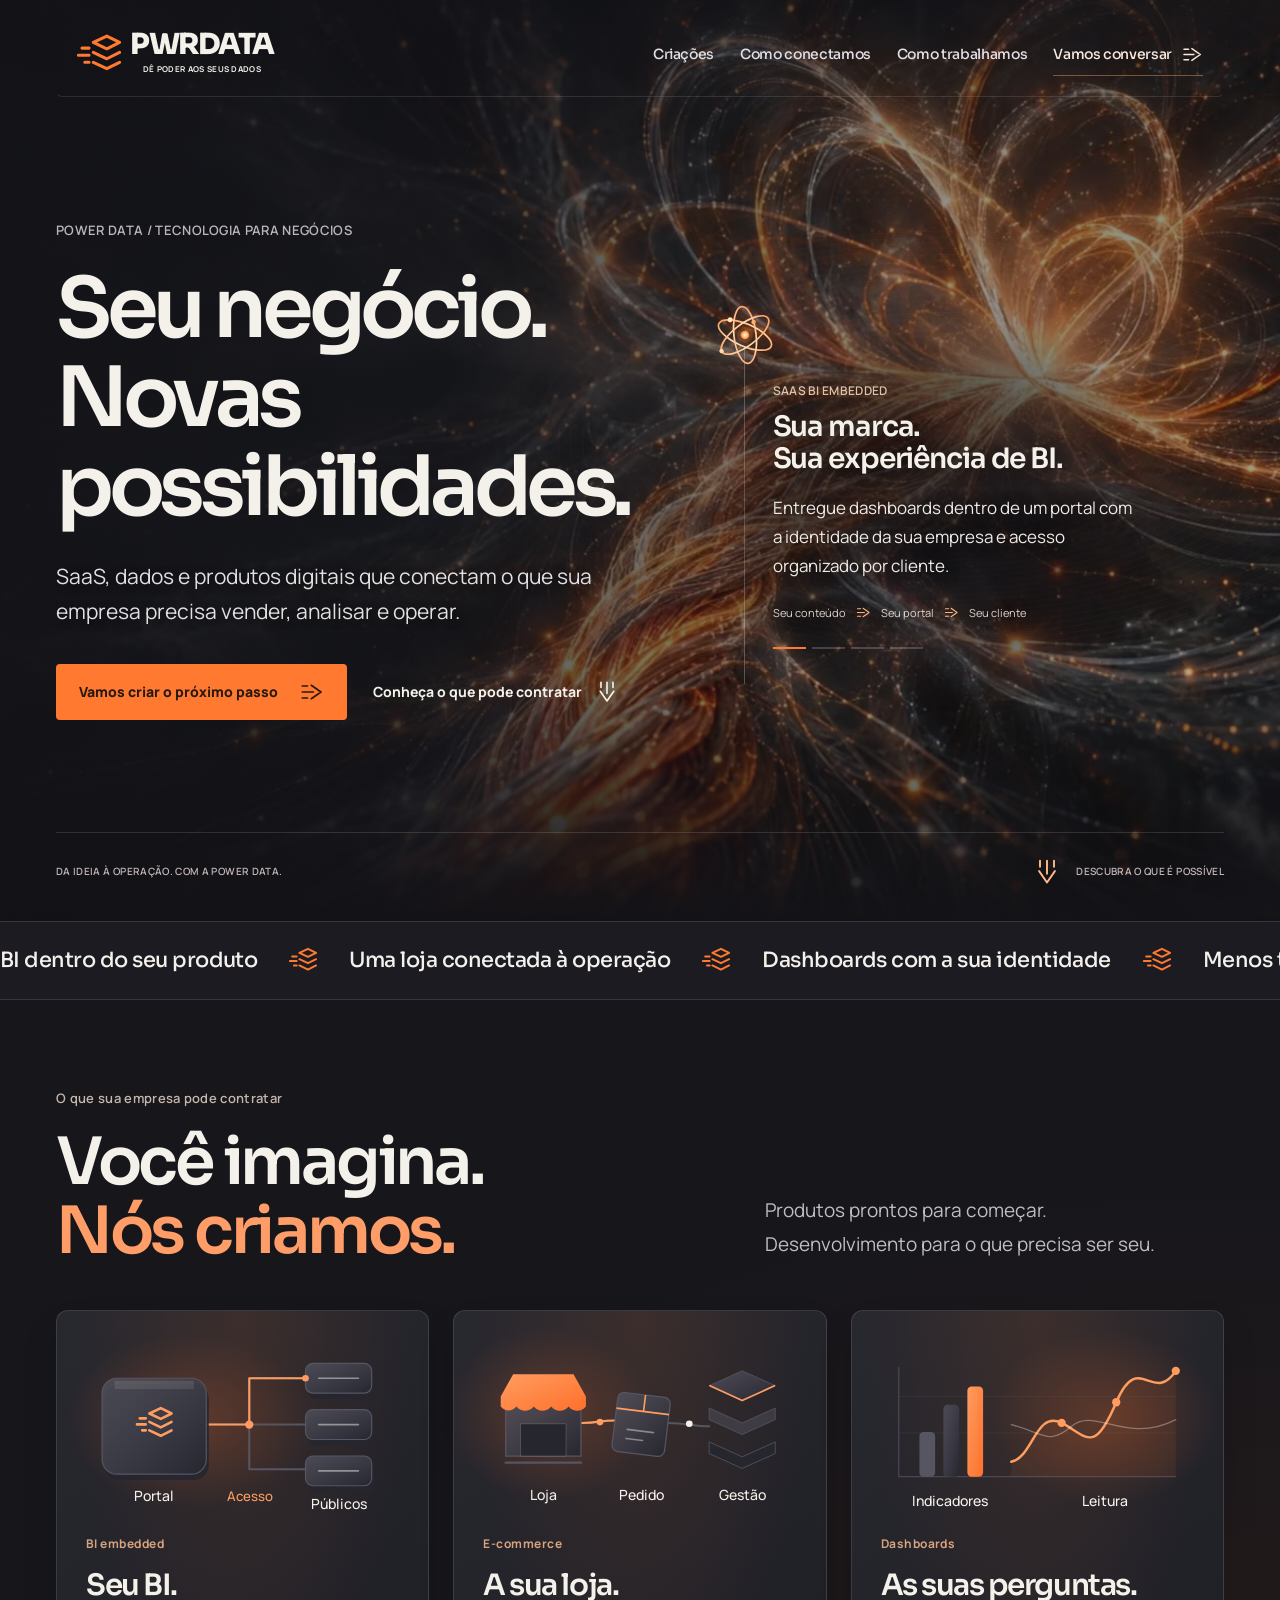
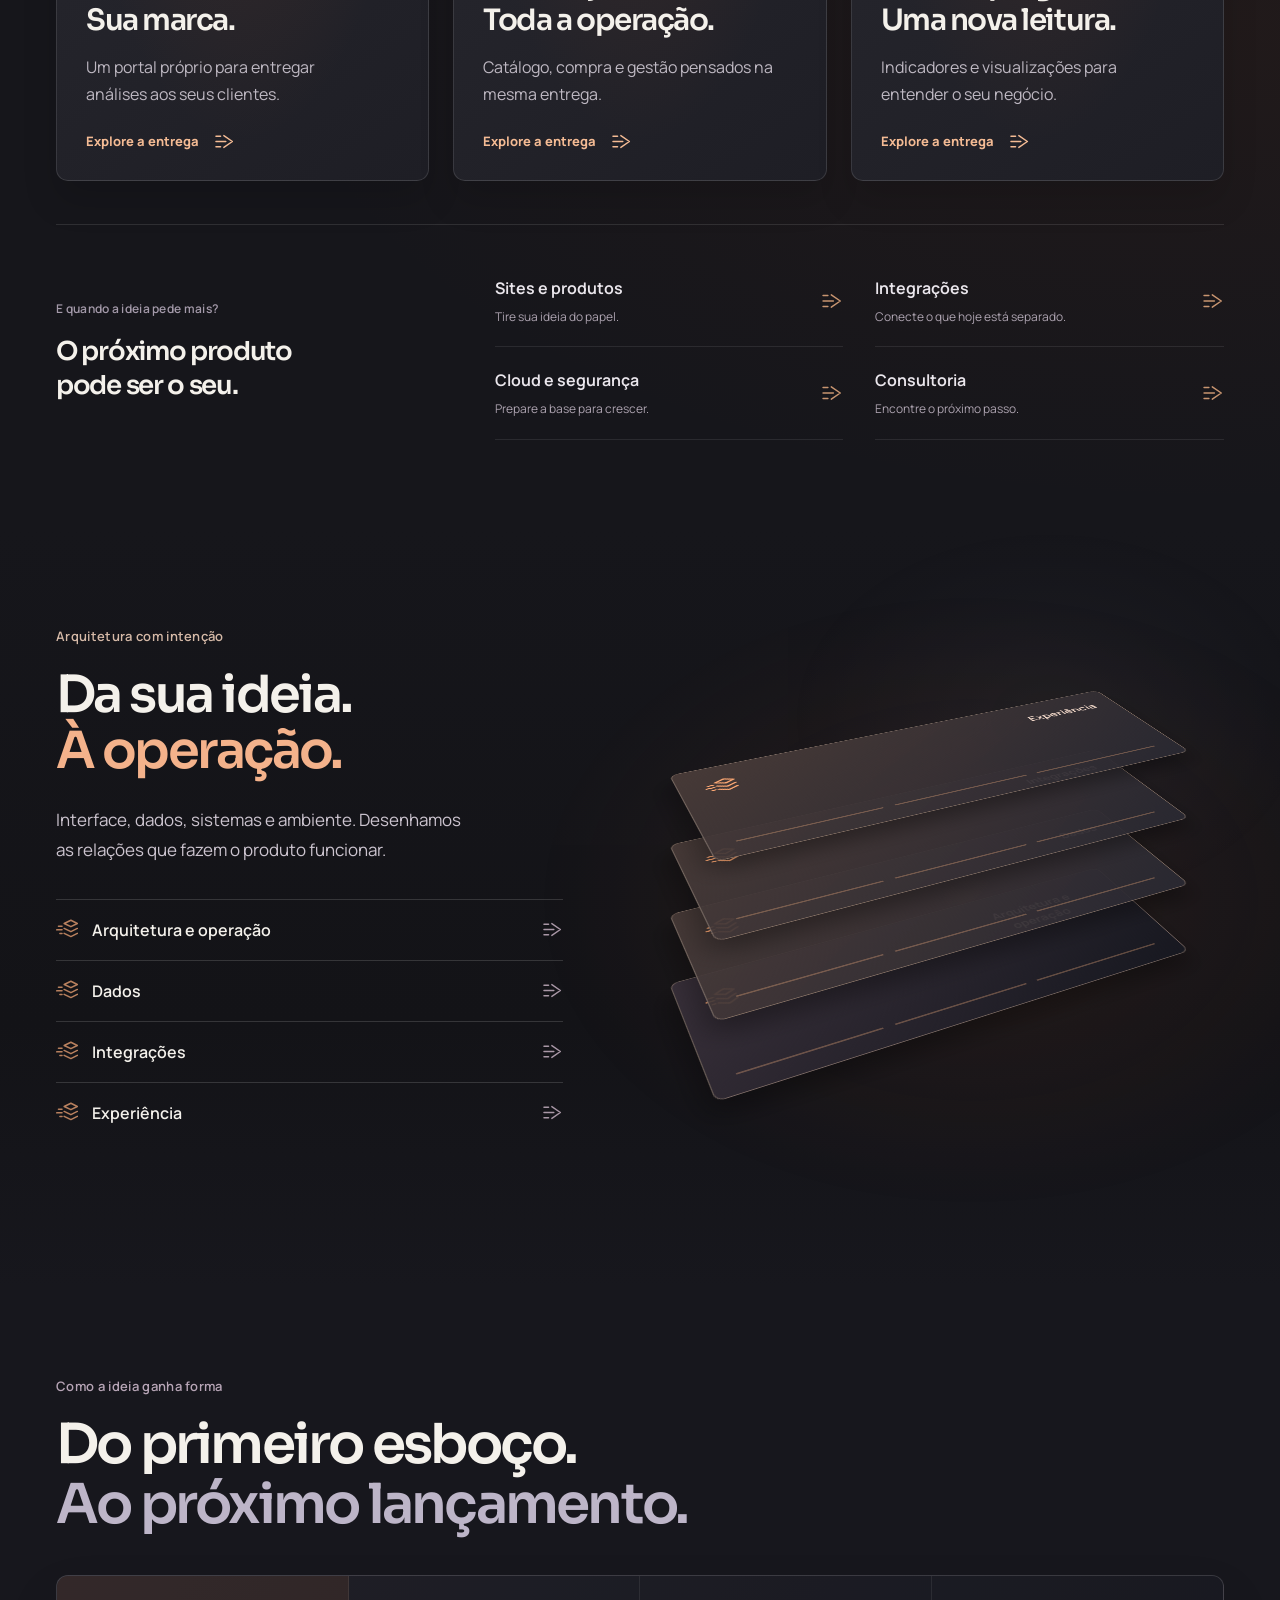
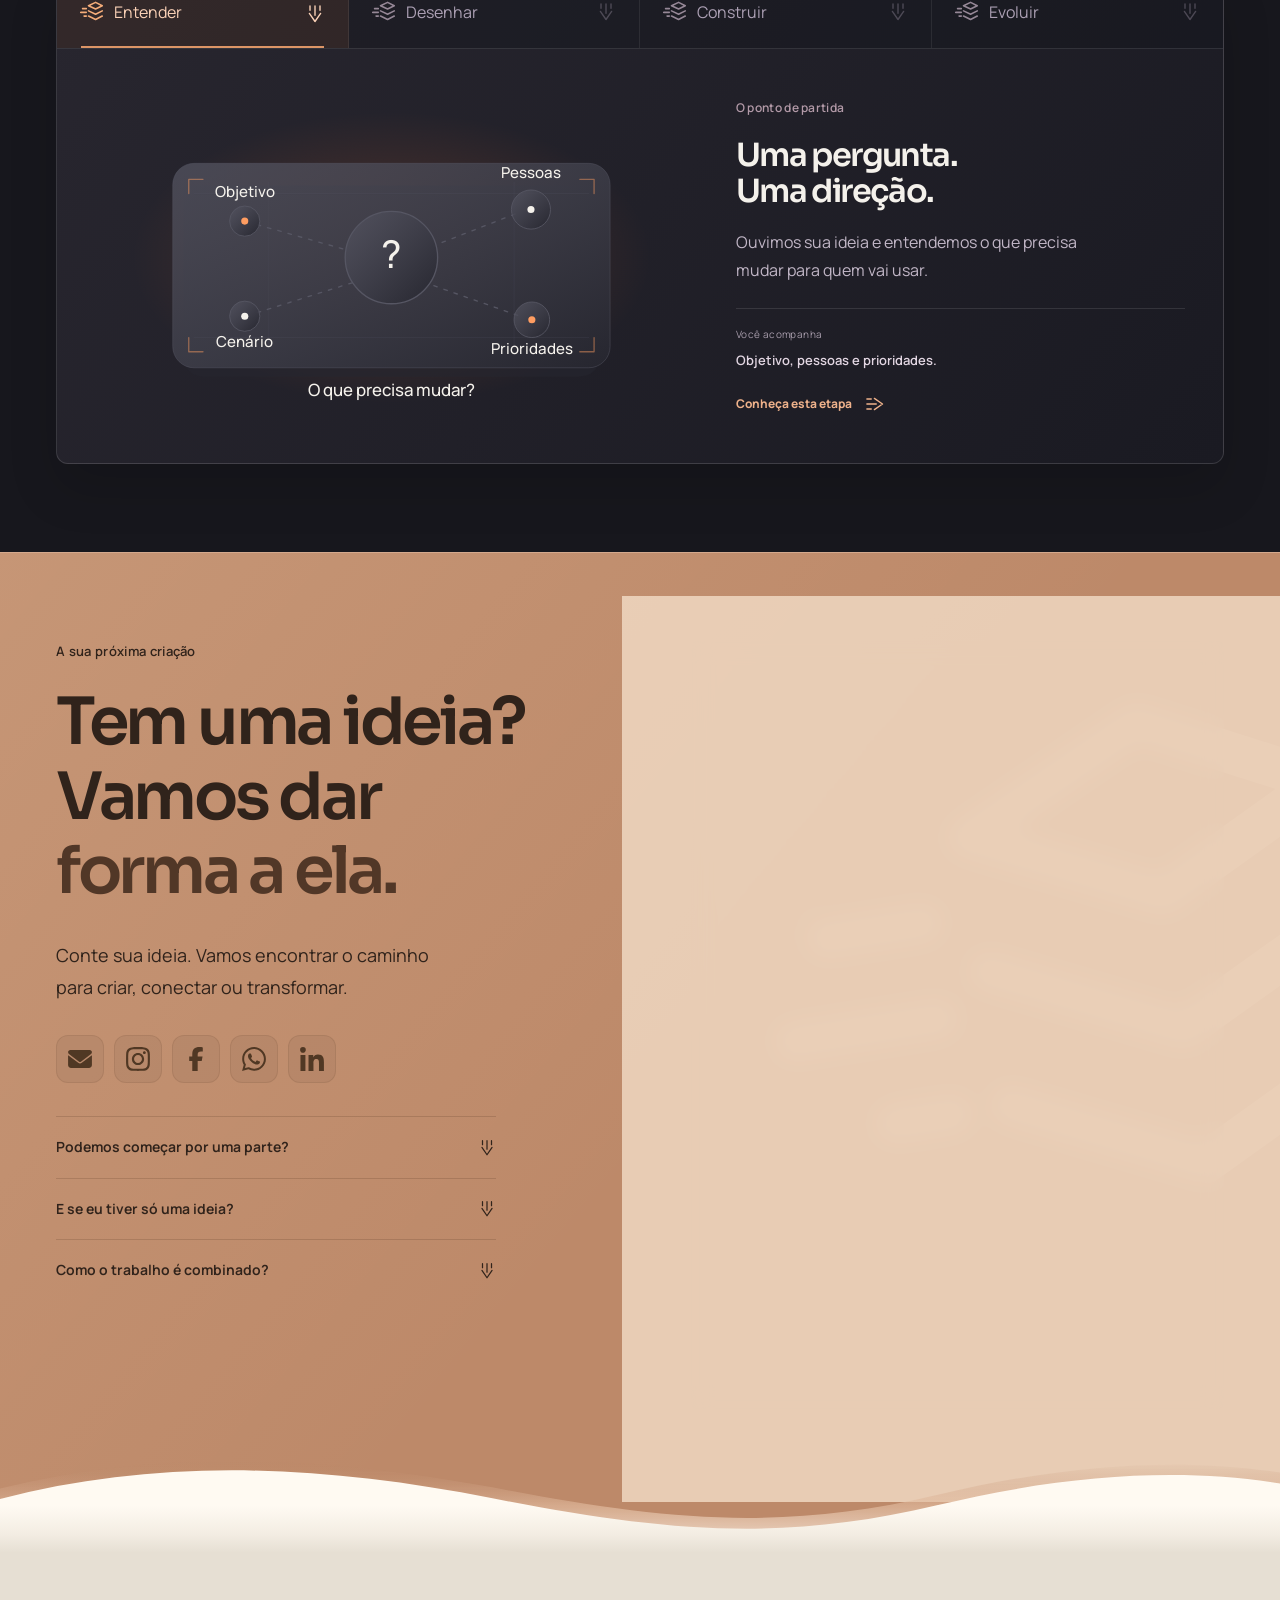
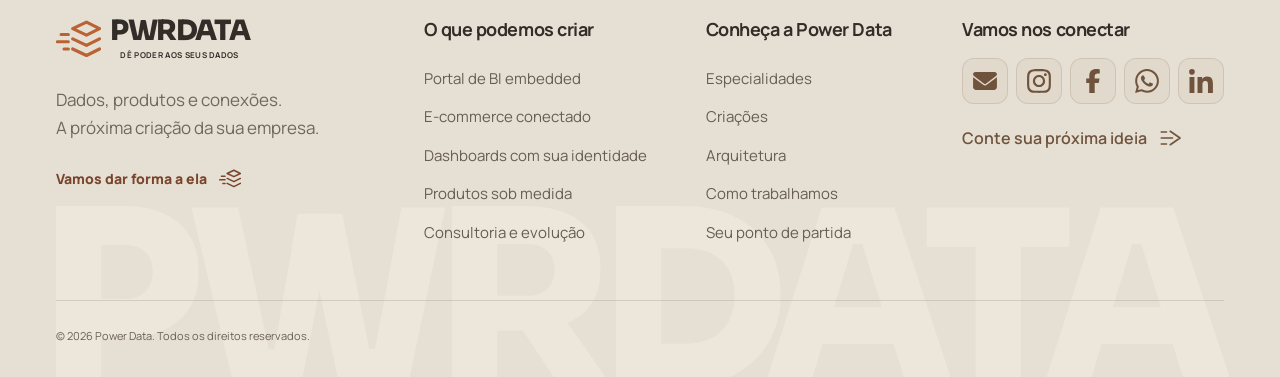
==== commit ec7cbf2c: "v1 implementado" ====
--- a/site/index.html
+++ b/site/index.html
@@ -21,7 +21,7 @@
       <div class="hero-bottom"><span>DA IDEIA À OPERAÇÃO. COM A POWER DATA.</span><a href="#ofertas"><svg class="action-glyph" viewBox="0 0 32 32" aria-hidden="true"><use href="assets/icons.svg#action-down"></use></svg> DESCUBRA O QUE É POSSÍVEL</a></div></div>
     </section>
     <div class="marquee" aria-label="Possibilidades de contratação"><div class="marquee-track"><span>BI dentro do seu produto</span><svg class="marquee-mark" viewBox="0 0 62 66" aria-hidden="true"><use href="assets/icons.svg#mark"></use></svg><span>Uma loja conectada à operação</span><svg class="marquee-mark" viewBox="0 0 62 66" aria-hidden="true"><use href="assets/icons.svg#mark"></use></svg><span>Dashboards com a sua identidade</span><svg class="marquee-mark" viewBox="0 0 62 66" aria-hidden="true"><use href="assets/icons.svg#mark"></use></svg><span>Menos tarefas manuais</span><svg class="marquee-mark" viewBox="0 0 62 66" aria-hidden="true"><use href="assets/icons.svg#mark"></use></svg><span>Uma base preparada para evoluir</span><svg class="marquee-mark" viewBox="0 0 62 66" aria-hidden="true"><use href="assets/icons.svg#mark"></use></svg><span aria-hidden="true">BI dentro do seu produto</span><svg class="marquee-mark" viewBox="0 0 62 66" aria-hidden="true"><use href="assets/icons.svg#mark"></use></svg><span aria-hidden="true">Uma loja conectada à operação</span><svg class="marquee-mark" viewBox="0 0 62 66" aria-hidden="true"><use href="assets/icons.svg#mark"></use></svg><span aria-hidden="true">Dashboards com a sua identidade</span><svg class="marquee-mark" viewBox="0 0 62 66" aria-hidden="true"><use href="assets/icons.svg#mark"></use></svg><span aria-hidden="true">Menos tarefas manuais</span><svg class="marquee-mark" viewBox="0 0 62 66" aria-hidden="true"><use href="assets/icons.svg#mark"></use></svg><span aria-hidden="true">Uma base preparada para evoluir</span><svg class="marquee-mark" viewBox="0 0 62 66" aria-hidden="true"><use href="assets/icons.svg#mark"></use></svg></div></div>
-<section class="creation-chapter" id="ofertas" aria-labelledby="offers-title"><div class="section wrap"><span id="servicos" class="section-anchor"></span><div class="creation-intro reveal"><p class="eyebrow">O que sua empresa pode contratar</p><h2 id="offers-title">Você imagina.<br><em>Nós criamos.</em></h2><p>Produtos prontos para começar. Desenvolvimento para o que precisa ser seu.</p></div><div class="creation-cards"><article class="creation-card reveal" data-offer="embedded"><div class="creation-art" data-offer-scene="embedded"></div><div class="creation-copy"><span class="creation-label">BI embedded</span><h3>Seu BI.<br>Sua marca.</h3><p>Um portal próprio para entregar análises aos seus clientes.</p><button type="button" class="text-link card-trigger" data-detail="embedded" aria-label="Explore a entrega de portal de BI">Explore a entrega<svg class="action-glyph" viewBox="0 0 32 32" aria-hidden="true"><use href="assets/icons.svg#action-forward"></use></svg></button></div></article><article class="creation-card reveal" data-offer="commerce"><div class="creation-art" data-offer-scene="commerce"></div><div class="creation-copy"><span class="creation-label">E-commerce</span><h3>A sua loja.<br>Toda a operação.</h3><p>Catálogo, compra e gestão pensados na mesma entrega.</p><button type="button" class="text-link card-trigger" data-detail="commerce" aria-label="Explore a entrega de e-commerce">Explore a entrega<svg class="action-glyph" viewBox="0 0 32 32" aria-hidden="true"><use href="assets/icons.svg#action-forward"></use></svg></button></div></article><article class="creation-card reveal" data-offer="dashboards"><div class="creation-art" data-offer-scene="dashboards"></div><div class="creation-copy"><span class="creation-label">Dashboards</span><h3>As suas perguntas.<br>Uma nova leitura.</h3><p>Indicadores e visualizações para entender o seu negócio.</p><button type="button" class="text-link card-trigger" data-detail="dashboards" aria-label="Explore a entrega de dashboards">Explore a entrega<svg class="action-glyph" viewBox="0 0 32 32" aria-hidden="true"><use href="assets/icons.svg#action-forward"></use></svg></button></div></article></div><div class="specialties" id="possibilidades"><div class="specialties-lead"><span class="eyebrow">E quando a ideia pede mais?</span><h3>O próximo produto<br>pode ser o seu.</h3></div><div class="specialties-grid"><button type="button" class="specialty" data-detail="custom"><span><strong>Sites e produtos</strong><small>Tire sua ideia do papel.</small></span><svg class="action-glyph" viewBox="0 0 32 32" aria-hidden="true"><use href="assets/icons.svg#action-forward"></use></svg></button><button type="button" class="specialty" data-detail="integration"><span><strong>Integrações</strong><small>Conecte o que hoje está separado.</small></span><svg class="action-glyph" viewBox="0 0 32 32" aria-hidden="true"><use href="assets/icons.svg#action-forward"></use></svg></button><button type="button" class="specialty" data-detail="cloud"><span><strong>Cloud e segurança</strong><small>Prepare a base para crescer.</small></span><svg class="action-glyph" viewBox="0 0 32 32" aria-hidden="true"><use href="assets/icons.svg#action-forward"></use></svg></button><button type="button" class="specialty" data-detail="consulting"><span><strong>Consultoria</strong><small>Encontre o próximo passo.</small></span><svg class="action-glyph" viewBox="0 0 32 32" aria-hidden="true"><use href="assets/icons.svg#action-forward"></use></svg></button></div></div></div></section><section class="connection-chapter" id="arquitetura" aria-labelledby="architecture-title"><div class="connection-atmosphere" aria-hidden="true"><span class="connection-aura connection-aura-warm"></span><span class="connection-aura connection-aura-soft"></span></div><div class="section wrap connection-layout"><div class="connection-copy"><p class="eyebrow">Arquitetura com intenção</p><h2 id="architecture-title">Da sua ideia.<br><em>À operação.</em></h2><p>Interface, dados, sistemas e ambiente. Desenhamos as relações que fazem o produto funcionar.</p><div class="layer-choices" aria-label="Explore as camadas"><button type="button" class="layer-choice" data-layer="cloud" aria-expanded="false" aria-controls="architecturePanel" aria-describedby="hint-cloud"><span><svg class="layer-mark" viewBox="0 0 62 66" aria-hidden="true"><use href="assets/icons.svg#mark"></use></svg><strong>Arquitetura e operação</strong></span><svg class="action-glyph" viewBox="0 0 32 32" aria-hidden="true"><use href="assets/icons.svg#action-forward"></use></svg><span class="layer-hint" id="hint-cloud" role="tooltip">A base que mantém tudo em funcionamento.</span></button><button type="button" class="layer-choice" data-layer="data" aria-expanded="false" aria-controls="architecturePanel" aria-describedby="hint-data"><span><svg class="layer-mark" viewBox="0 0 62 66" aria-hidden="true"><use href="assets/icons.svg#mark"></use></svg><strong>Dados</strong></span><svg class="action-glyph" viewBox="0 0 32 32" aria-hidden="true"><use href="assets/icons.svg#action-forward"></use></svg><span class="layer-hint" id="hint-data" role="tooltip">Informações com significado para o negócio.</span></button><button type="button" class="layer-choice" data-layer="integration" aria-expanded="false" aria-controls="architecturePanel" aria-describedby="hint-integration"><span><svg class="layer-mark" viewBox="0 0 62 66" aria-hidden="true"><use href="assets/icons.svg#mark"></use></svg><strong>Integrações</strong></span><svg class="action-glyph" viewBox="0 0 32 32" aria-hidden="true"><use href="assets/icons.svg#action-forward"></use></svg><span class="layer-hint" id="hint-integration" role="tooltip">O caminho entre produto e operação.</span></button><button type="button" class="layer-choice" data-layer="experience" aria-expanded="false" aria-controls="architecturePanel" aria-describedby="hint-experience"><span><svg class="layer-mark" viewBox="0 0 62 66" aria-hidden="true"><use href="assets/icons.svg#mark"></use></svg><strong>Experiência</strong></span><svg class="action-glyph" viewBox="0 0 32 32" aria-hidden="true"><use href="assets/icons.svg#action-forward"></use></svg><span class="layer-hint" id="hint-experience" role="tooltip">O que as pessoas veem e usam.</span></button></div></div><div class="architecture-workspace"><div class="architecture-stage" id="architectureStage"><div class="layer-stack" id="layerStack"><button type="button" class="stack-plane plane-experience" data-floor="experience" aria-expanded="false" aria-controls="architecturePanel" aria-label="Explorar experiência"><svg class="floor-mark" viewBox="0 0 62 66" aria-hidden="true"><use href="assets/icons.svg#mark"></use></svg><strong>Experiência</strong><span class="plane-lines" aria-hidden="true"><i></i><i></i><i></i></span></button><button type="button" class="stack-plane plane-integration" data-floor="integration" aria-expanded="false" aria-controls="architecturePanel" aria-label="Explorar integrações"><svg class="floor-mark" viewBox="0 0 62 66" aria-hidden="true"><use href="assets/icons.svg#mark"></use></svg><strong>Integrações</strong><span class="plane-lines" aria-hidden="true"><i></i><i></i><i></i></span></button><button type="button" class="stack-plane plane-data" data-floor="data" aria-expanded="false" aria-controls="architecturePanel" aria-label="Explorar dados"><svg class="floor-mark" viewBox="0 0 62 66" aria-hidden="true"><use href="assets/icons.svg#mark"></use></svg><strong>Dados</strong><span class="plane-lines" aria-hidden="true"><i></i><i></i><i></i></span></button><button type="button" class="stack-plane plane-cloud" data-floor="cloud" aria-expanded="false" aria-controls="architecturePanel" aria-label="Explorar arquitetura e operação"><svg class="floor-mark" viewBox="0 0 62 66" aria-hidden="true"><use href="assets/icons.svg#mark"></use></svg><strong>Arquitetura e operação</strong><span class="plane-lines" aria-hidden="true"><i></i><i></i><i></i></span></button></div><article class="architecture-panel" id="architecturePanel" hidden><button type="button" class="panel-return" id="architectureToggle" aria-label="Fechar camada e voltar ao conjunto"><svg class="brand-mark" viewBox="0 0 62 66" aria-hidden="true"><use href="assets/icons.svg#mark"></use></svg><span id="architecturePanelLabel"></span><svg class="action-glyph" viewBox="0 0 32 32" aria-hidden="true"><use href="assets/icons.svg#action-back"></use></svg></button><div class="architecture-panel-copy"><h3 id="architecturePanelTitle"></h3><p id="architecturePanelText"></p></div><div id="architectureDiagram" class="architecture-diagram"></div><button class="text-link" type="button" id="architectureDetail" data-detail="layer-cloud">O que entra na entrega<svg class="action-glyph" viewBox="0 0 32 32" aria-hidden="true"><use href="assets/icons.svg#action-forward"></use></svg></button></article></div></div></div></section><section class="making-chapter" id="processo" aria-labelledby="process-title"><div class="section wrap"><div class="making-intro reveal"><p class="eyebrow">Como a ideia ganha forma</p><h2 id="process-title">Do primeiro esboço.<br><em>Ao próximo lançamento.</em></h2></div><div class="making-board"><div class="making-tabs" role="tablist" aria-label="Etapas da criação"><button type="button" role="tab" id="phase-understand" data-phase="understand" aria-controls="makingPanel" aria-selected="true" tabindex="0"><svg class="phase-mark" viewBox="0 0 62 66" aria-hidden="true"><use href="assets/icons.svg#mark"></use></svg><span>Entender</span><svg class="action-glyph" viewBox="0 0 32 32" aria-hidden="true"><use href="assets/icons.svg#action-down"></use></svg></button><button type="button" role="tab" id="phase-design" data-phase="design" aria-controls="makingPanel" aria-selected="false" tabindex="-1"><svg class="phase-mark" viewBox="0 0 62 66" aria-hidden="true"><use href="assets/icons.svg#mark"></use></svg><span>Desenhar</span><svg class="action-glyph" viewBox="0 0 32 32" aria-hidden="true"><use href="assets/icons.svg#action-down"></use></svg></button><button type="button" role="tab" id="phase-build" data-phase="build" aria-controls="makingPanel" aria-selected="false" tabindex="-1"><svg class="phase-mark" viewBox="0 0 62 66" aria-hidden="true"><use href="assets/icons.svg#mark"></use></svg><span>Construir</span><svg class="action-glyph" viewBox="0 0 32 32" aria-hidden="true"><use href="assets/icons.svg#action-down"></use></svg></button><button type="button" role="tab" id="phase-evolve" data-phase="evolve" aria-controls="makingPanel" aria-selected="false" tabindex="-1"><svg class="phase-mark" viewBox="0 0 62 66" aria-hidden="true"><use href="assets/icons.svg#mark"></use></svg><span>Evoluir</span><svg class="action-glyph" viewBox="0 0 32 32" aria-hidden="true"><use href="assets/icons.svg#action-down"></use></svg></button></div><div class="making-panel" id="makingPanel" role="tabpanel" tabindex="0" aria-labelledby="phase-understand"><div class="making-art" id="makingArt"></div><div class="making-story"><span id="makingLabel" class="eyebrow"></span><h3 id="makingTitle"></h3><p id="makingText"></p><div class="making-output"><span>Você acompanha</span><strong id="makingOutput"></strong></div><button type="button" class="text-link" id="makingDetail" data-detail="step-understand">Conheça esta etapa<svg class="action-glyph" viewBox="0 0 32 32" aria-hidden="true"><use href="assets/icons.svg#action-forward"></use></svg></button></div></div></div></div></section><section class="contact motion-region" id="contato" aria-labelledby="contact-title"><div class="contact-world" aria-hidden="true"><svg class="contact-brand-watermark" viewBox="0 0 62 66" aria-hidden="true"><use href="assets/icons.svg#mark"></use></svg><canvas class="atmosphere" data-atmosphere="warm"></canvas></div><div class="section wrap contact-grid"><div class="contact-copy reveal"><p class="eyebrow">A sua próxima criação</p><h2 id="contact-title">Tem uma ideia?<br>Vamos dar<br><em>forma a ela.</em></h2><p>Conte sua ideia. Vamos encontrar o caminho para criar, conectar ou transformar.</p><div class="social-links" aria-label="Canais da Power Data"><a href="#contato" data-channel="email" aria-label="Falar por e-mail"><svg viewBox="0 0 24 24" aria-hidden="true"><use href="assets/social-icons.svg#email"></use></svg></a><button type="button" data-channel="instagram" aria-label="Instagram"><svg viewBox="0 0 24 24" aria-hidden="true"><use href="assets/social-icons.svg#instagram"></use></svg></button><button type="button" data-channel="facebook" aria-label="Facebook"><svg viewBox="0 0 24 24" aria-hidden="true"><use href="assets/social-icons.svg#facebook"></use></svg></button><button type="button" data-channel="whatsapp" aria-label="WhatsApp"><svg viewBox="0 0 24 24" aria-hidden="true"><use href="assets/social-icons.svg#whatsapp"></use></svg></button><button type="button" data-channel="linkedin" aria-label="LinkedIn"><svg viewBox="0 0 24 24" aria-hidden="true"><use href="assets/social-icons.svg#linkedin"></use></svg></button></div><div class="contact-questions" id="duvidas"><details name="pwr-questions"><summary>Podemos começar por uma parte?<svg class="action-glyph" viewBox="0 0 32 32" aria-hidden="true"><use href="assets/icons.svg#action-down"></use></svg></summary><p>Sim. O trabalho pode começar por um produto, uma integração, dados ou pelo ambiente.</p></details><details name="pwr-questions"><summary>E se eu tiver só uma ideia?<svg class="action-glyph" viewBox="0 0 32 32" aria-hidden="true"><use href="assets/icons.svg#action-down"></use></svg></summary><p>A consultoria ajuda a definir o que criar, para quem e por onde começar.</p></details><details name="pwr-questions"><summary>Como o trabalho é combinado?<svg class="action-glyph" viewBox="0 0 32 32" aria-hidden="true"><use href="assets/icons.svg#action-down"></use></svg></summary><p>A proposta define as entregas, as conexões e como vamos acompanhar a evolução.</p></details></div></div>
+<section class="creation-chapter" id="ofertas" aria-labelledby="offers-title"><div class="section wrap"><span id="servicos" class="section-anchor"></span><div class="creation-intro reveal"><p class="eyebrow">O que sua empresa pode contratar</p><h2 id="offers-title">Você imagina.<br><em>Nós criamos.</em></h2><p>Produtos prontos para começar. Desenvolvimento para o que precisa ser seu.</p></div><div class="creation-cards"><article class="creation-card reveal" data-offer="embedded"><div class="creation-art" data-offer-scene="embedded"></div><div class="creation-copy"><span class="creation-label">BI embedded</span><h3>Seu BI.<br>Sua marca.</h3><p>Um portal próprio para entregar análises aos seus clientes.</p><button type="button" class="text-link card-trigger" data-detail="embedded" aria-label="Explore a entrega de portal de BI">Explore a entrega<svg class="action-glyph" viewBox="0 0 32 32" aria-hidden="true"><use href="assets/icons.svg#action-forward"></use></svg></button></div></article><article class="creation-card reveal" data-offer="commerce"><div class="creation-art" data-offer-scene="commerce"></div><div class="creation-copy"><span class="creation-label">E-commerce</span><h3>A sua loja.<br>Toda a operação.</h3><p>Catálogo, compra e gestão pensados na mesma entrega.</p><button type="button" class="text-link card-trigger" data-detail="commerce" aria-label="Explore a entrega de e-commerce">Explore a entrega<svg class="action-glyph" viewBox="0 0 32 32" aria-hidden="true"><use href="assets/icons.svg#action-forward"></use></svg></button></div></article><article class="creation-card reveal" data-offer="dashboards"><div class="creation-art" data-offer-scene="dashboards"></div><div class="creation-copy"><span class="creation-label">Dashboards</span><h3>As suas perguntas.<br>Uma nova leitura.</h3><p>Indicadores e visualizações para entender o seu negócio.</p><button type="button" class="text-link card-trigger" data-detail="dashboards" aria-label="Explore a entrega de dashboards">Explore a entrega<svg class="action-glyph" viewBox="0 0 32 32" aria-hidden="true"><use href="assets/icons.svg#action-forward"></use></svg></button></div></article></div><div class="specialties" id="possibilidades"><div class="specialties-lead"><span class="eyebrow">E quando a ideia pede mais?</span><h3>O próximo produto <br>pode ser o seu.</h3></div><div class="specialties-grid"><button type="button" class="specialty" data-detail="custom"><span><strong>Sites e produtos</strong><small>Tire sua ideia do papel.</small></span><svg class="action-glyph" viewBox="0 0 32 32" aria-hidden="true"><use href="assets/icons.svg#action-forward"></use></svg></button><button type="button" class="specialty" data-detail="integration"><span><strong>Integrações</strong><small>Conecte o que hoje está separado.</small></span><svg class="action-glyph" viewBox="0 0 32 32" aria-hidden="true"><use href="assets/icons.svg#action-forward"></use></svg></button><button type="button" class="specialty" data-detail="cloud"><span><strong>Cloud e segurança</strong><small>Prepare a base para crescer.</small></span><svg class="action-glyph" viewBox="0 0 32 32" aria-hidden="true"><use href="assets/icons.svg#action-forward"></use></svg></button><button type="button" class="specialty" data-detail="consulting"><span><strong>Consultoria</strong><small>Encontre o próximo passo.</small></span><svg class="action-glyph" viewBox="0 0 32 32" aria-hidden="true"><use href="assets/icons.svg#action-forward"></use></svg></button></div></div></div></section><section class="connection-chapter" id="arquitetura" aria-labelledby="architecture-title"><div class="connection-atmosphere" aria-hidden="true"><span class="connection-aura connection-aura-warm"></span><span class="connection-aura connection-aura-soft"></span></div><div class="section wrap connection-layout"><div class="connection-copy"><p class="eyebrow">Arquitetura com intenção</p><h2 id="architecture-title">Da sua ideia.<br><em>À operação.</em></h2><p>Interface, dados, sistemas e ambiente. Desenhamos as relações que fazem o produto funcionar.</p><div class="layer-choices" aria-label="Explore as camadas"><button type="button" class="layer-choice" data-layer="cloud" aria-expanded="false" aria-controls="architecturePanel" aria-describedby="hint-cloud"><span><svg class="layer-mark" viewBox="0 0 62 66" aria-hidden="true"><use href="assets/icons.svg#mark"></use></svg><strong>Arquitetura e operação</strong></span><svg class="action-glyph" viewBox="0 0 32 32" aria-hidden="true"><use href="assets/icons.svg#action-forward"></use></svg><span class="layer-hint" id="hint-cloud" role="tooltip">A base que mantém tudo em funcionamento.</span></button><button type="button" class="layer-choice" data-layer="data" aria-expanded="false" aria-controls="architecturePanel" aria-describedby="hint-data"><span><svg class="layer-mark" viewBox="0 0 62 66" aria-hidden="true"><use href="assets/icons.svg#mark"></use></svg><strong>Dados</strong></span><svg class="action-glyph" viewBox="0 0 32 32" aria-hidden="true"><use href="assets/icons.svg#action-forward"></use></svg><span class="layer-hint" id="hint-data" role="tooltip">Informações com significado para o negócio.</span></button><button type="button" class="layer-choice" data-layer="integration" aria-expanded="false" aria-controls="architecturePanel" aria-describedby="hint-integration"><span><svg class="layer-mark" viewBox="0 0 62 66" aria-hidden="true"><use href="assets/icons.svg#mark"></use></svg><strong>Integrações</strong></span><svg class="action-glyph" viewBox="0 0 32 32" aria-hidden="true"><use href="assets/icons.svg#action-forward"></use></svg><span class="layer-hint" id="hint-integration" role="tooltip">O caminho entre produto e operação.</span></button><button type="button" class="layer-choice" data-layer="experience" aria-expanded="false" aria-controls="architecturePanel" aria-describedby="hint-experience"><span><svg class="layer-mark" viewBox="0 0 62 66" aria-hidden="true"><use href="assets/icons.svg#mark"></use></svg><strong>Experiência</strong></span><svg class="action-glyph" viewBox="0 0 32 32" aria-hidden="true"><use href="assets/icons.svg#action-forward"></use></svg><span class="layer-hint" id="hint-experience" role="tooltip">O que as pessoas veem e usam.</span></button></div></div><div class="architecture-workspace"><div class="architecture-stage" id="architectureStage"><div class="layer-stack" id="layerStack"><button type="button" class="stack-plane plane-experience" data-floor="experience" aria-expanded="false" aria-controls="architecturePanel" aria-label="Explorar experiência"><svg class="floor-mark" viewBox="0 0 62 66" aria-hidden="true"><use href="assets/icons.svg#mark"></use></svg><strong>Experiência</strong><span class="plane-lines" aria-hidden="true"><i></i><i></i><i></i></span></button><button type="button" class="stack-plane plane-integration" data-floor="integration" aria-expanded="false" aria-controls="architecturePanel" aria-label="Explorar integrações"><svg class="floor-mark" viewBox="0 0 62 66" aria-hidden="true"><use href="assets/icons.svg#mark"></use></svg><strong>Integrações</strong><span class="plane-lines" aria-hidden="true"><i></i><i></i><i></i></span></button><button type="button" class="stack-plane plane-data" data-floor="data" aria-expanded="false" aria-controls="architecturePanel" aria-label="Explorar dados"><svg class="floor-mark" viewBox="0 0 62 66" aria-hidden="true"><use href="assets/icons.svg#mark"></use></svg><strong>Dados</strong><span class="plane-lines" aria-hidden="true"><i></i><i></i><i></i></span></button><button type="button" class="stack-plane plane-cloud" data-floor="cloud" aria-expanded="false" aria-controls="architecturePanel" aria-label="Explorar arquitetura e operação"><svg class="floor-mark" viewBox="0 0 62 66" aria-hidden="true"><use href="assets/icons.svg#mark"></use></svg><strong>Arquitetura e operação</strong><span class="plane-lines" aria-hidden="true"><i></i><i></i><i></i></span></button></div><article class="architecture-panel" id="architecturePanel" hidden><button type="button" class="panel-return" id="architectureToggle" aria-label="Fechar camada e voltar ao conjunto"><svg class="brand-mark" viewBox="0 0 62 66" aria-hidden="true"><use href="assets/icons.svg#mark"></use></svg><span id="architecturePanelLabel"></span><svg class="action-glyph" viewBox="0 0 32 32" aria-hidden="true"><use href="assets/icons.svg#action-back"></use></svg></button><div class="architecture-panel-copy"><h3 id="architecturePanelTitle"></h3><p id="architecturePanelText"></p></div><div id="architectureDiagram" class="architecture-diagram"></div><button class="text-link" type="button" id="architectureDetail" data-detail="layer-cloud">O que entra na entrega<svg class="action-glyph" viewBox="0 0 32 32" aria-hidden="true"><use href="assets/icons.svg#action-forward"></use></svg></button></article></div></div></div></section><section class="making-chapter" id="processo" aria-labelledby="process-title"><div class="section wrap"><div class="making-intro reveal"><p class="eyebrow">Como a ideia ganha forma</p><h2 id="process-title">Do primeiro esboço.<br><em>Ao próximo lançamento.</em></h2></div><div class="making-board"><div class="making-tabs" role="tablist" aria-label="Etapas da criação"><button type="button" role="tab" id="phase-understand" data-phase="understand" aria-controls="makingPanel" aria-selected="true" tabindex="0"><svg class="phase-mark" viewBox="0 0 62 66" aria-hidden="true"><use href="assets/icons.svg#mark"></use></svg><span>Entender</span><svg class="action-glyph" viewBox="0 0 32 32" aria-hidden="true"><use href="assets/icons.svg#action-down"></use></svg></button><button type="button" role="tab" id="phase-design" data-phase="design" aria-controls="makingPanel" aria-selected="false" tabindex="-1"><svg class="phase-mark" viewBox="0 0 62 66" aria-hidden="true"><use href="assets/icons.svg#mark"></use></svg><span>Desenhar</span><svg class="action-glyph" viewBox="0 0 32 32" aria-hidden="true"><use href="assets/icons.svg#action-down"></use></svg></button><button type="button" role="tab" id="phase-build" data-phase="build" aria-controls="makingPanel" aria-selected="false" tabindex="-1"><svg class="phase-mark" viewBox="0 0 62 66" aria-hidden="true"><use href="assets/icons.svg#mark"></use></svg><span>Construir</span><svg class="action-glyph" viewBox="0 0 32 32" aria-hidden="true"><use href="assets/icons.svg#action-down"></use></svg></button><button type="button" role="tab" id="phase-evolve" data-phase="evolve" aria-controls="makingPanel" aria-selected="false" tabindex="-1"><svg class="phase-mark" viewBox="0 0 62 66" aria-hidden="true"><use href="assets/icons.svg#mark"></use></svg><span>Evoluir</span><svg class="action-glyph" viewBox="0 0 32 32" aria-hidden="true"><use href="assets/icons.svg#action-down"></use></svg></button></div><div class="making-panel" id="makingPanel" role="tabpanel" tabindex="0" aria-labelledby="phase-understand"><div class="making-art" id="makingArt"></div><div class="making-story"><span id="makingLabel" class="eyebrow"></span><h3 id="makingTitle"></h3><p id="makingText"></p><div class="making-output"><span>Você acompanha</span><strong id="makingOutput"></strong></div><button type="button" class="text-link" id="makingDetail" data-detail="step-understand">Conheça esta etapa<svg class="action-glyph" viewBox="0 0 32 32" aria-hidden="true"><use href="assets/icons.svg#action-forward"></use></svg></button></div></div></div></div></section><section class="contact motion-region" id="contato" aria-labelledby="contact-title"><div class="contact-world" aria-hidden="true"><svg class="contact-brand-watermark" viewBox="0 0 62 66" aria-hidden="true"><use href="assets/icons.svg#mark"></use></svg><canvas class="atmosphere" data-atmosphere="warm"></canvas></div><div class="section wrap contact-grid"><div class="contact-copy reveal"><p class="eyebrow">A sua próxima criação</p><h2 id="contact-title">Tem uma ideia?<br>Vamos dar<br><em>forma a ela.</em></h2><p>Conte sua ideia. Vamos encontrar o caminho para criar, conectar ou transformar.</p><div class="social-links" aria-label="Canais da Power Data"><a href="#contato" data-channel="email" aria-label="Falar por e-mail"><svg viewBox="0 0 24 24" aria-hidden="true"><use href="assets/social-icons.svg#email"></use></svg></a><button type="button" data-channel="instagram" aria-label="Instagram"><svg viewBox="0 0 24 24" aria-hidden="true"><use href="assets/social-icons.svg#instagram"></use></svg></button><button type="button" data-channel="facebook" aria-label="Facebook"><svg viewBox="0 0 24 24" aria-hidden="true"><use href="assets/social-icons.svg#facebook"></use></svg></button><button type="button" data-channel="whatsapp" aria-label="WhatsApp"><svg viewBox="0 0 24 24" aria-hidden="true"><use href="assets/social-icons.svg#whatsapp"></use></svg></button><button type="button" data-channel="linkedin" aria-label="LinkedIn"><svg viewBox="0 0 24 24" aria-hidden="true"><use href="assets/social-icons.svg#linkedin"></use></svg></button></div><div class="contact-questions" id="duvidas"><details name="pwr-questions"><summary>Podemos começar por uma parte?<svg class="action-glyph" viewBox="0 0 32 32" aria-hidden="true"><use href="assets/icons.svg#action-down"></use></svg></summary><p>Sim. O trabalho pode começar por um produto, uma integração, dados ou pelo ambiente.</p></details><details name="pwr-questions"><summary>E se eu tiver só uma ideia?<svg class="action-glyph" viewBox="0 0 32 32" aria-hidden="true"><use href="assets/icons.svg#action-down"></use></svg></summary><p>A consultoria ajuda a definir o que criar, para quem e por onde começar.</p></details><details name="pwr-questions"><summary>Como o trabalho é combinado?<svg class="action-glyph" viewBox="0 0 32 32" aria-hidden="true"><use href="assets/icons.svg#action-down"></use></svg></summary><p>A proposta define as entregas, as conexões e como vamos acompanhar a evolução.</p></details></div></div>
     <form id="contactForm" class="contact-form reveal"><div id="formStep1"><h3>O que vamos criar?</h3><fieldset class="challenge-choices"><legend>Escolha o ponto de partida</legend><label><input type="radio" name="challenge" value="embedded" checked><span>Portal de BI</span></label><label><input type="radio" name="challenge" value="commerce"><span>E-commerce</span></label><label><input type="radio" name="challenge" value="dashboards"><span>Dashboards</span></label><label><input type="radio" name="challenge" value="custom"><span>Produto sob medida</span></label><label><input type="radio" name="challenge" value="integration"><span>Integrações</span></label><label><input type="radio" name="challenge" value="cloud"><span>Cloud & segurança</span></label><label><input type="radio" name="challenge" value="consulting"><span>Consultoria</span></label></fieldset><p class="selected-context" id="selectedContext">Um portal com sua marca para entregar análises a quem precisa.</p><div class="field"><label for="message">O que você quer tornar possível? *</label><textarea id="message" name="message" required maxlength="4000" placeholder="Descreva sua necessidade. Este texto vai compor o e-mail que a Power Data receberá."></textarea><p class="field-help">O serviço escolhido e sua descrição serão incluídos na mensagem.</p></div><button class="primary" id="continueContact" type="button">Continuar<svg class="action-glyph" viewBox="0 0 32 32" aria-hidden="true"><use href="assets/icons.svg#action-forward"></use></svg></button></div><div id="formStep2" hidden><button type="button" id="backContact" class="text-link"><svg class="action-glyph" viewBox="0 0 32 32" aria-hidden="true"><use href="assets/icons.svg#action-back"></use></svg>Ajustar minha ideia</button><div class="brief-summary"><div class="brief-heading"><svg class="brief-mark" viewBox="0 0 62 66" aria-hidden="true"><use href="assets/icons.svg#mark"></use></svg><div><span>A conversa começa por aqui</span><strong id="briefGoal">Portal de BI</strong></div></div><div class="brief-description"><span>O que você quer tornar possível</span><p id="briefMessage"></p></div><button type="button" class="text-link" id="expandBrief" aria-expanded="false" aria-controls="briefMessage" hidden>Ver descrição completa</button></div><h3>Como podemos conversar?</h3><div class="field"><label for="name">Seu nome *</label><input id="name" name="name" autocomplete="name" required maxlength="120" placeholder="Como podemos chamar você?"></div><div class="field"><label for="email">E-mail *</label><input id="email" name="email" type="email" autocomplete="email" required maxlength="160" placeholder="voce@empresa.com.br"></div><div class="field"><label for="company">Empresa</label><input id="company" name="company" autocomplete="organization" maxlength="160" placeholder="Nome da sua empresa"></div><button class="primary" type="submit">Preparar e-mail<svg class="action-glyph" viewBox="0 0 32 32" aria-hidden="true"><use href="assets/icons.svg#action-forward"></use></svg></button><p class="form-help">Preparamos um e-mail com seu resumo. Você revisa e envia no seu aplicativo de e-mail.</p></div><div id="messageResult" class="message-result" hidden role="status"><strong>Seu resumo está preparado.</strong><p>Abra seu aplicativo de e-mail para revisar e enviar. A mensagem ainda não foi enviada.</p><a id="preparedEmail" class="small-cta" href="#contato">Revisar e enviar no e-mail<svg class="action-glyph" viewBox="0 0 32 32" aria-hidden="true"><use href="assets/icons.svg#action-forward"></use></svg></a><button id="copyMessage" class="text-link" type="button">Copiar resumo</button><p id="copyState"></p></div></form><noscript><style>.contact-form{display:none}</style><p>Ative os recursos do navegador para preparar seu contato com a Power Data.</p></noscript></div><div class="footer-transition" aria-hidden="true"><img src="assets/footer-wave.svg" alt=""></div></section>
   </main>
 <footer class="footer"><div class="wrap footer-main"><div class="footer-identity"><a class="brand footer-brand" href="#topo" aria-label="PWRDATA, voltar ao início"><svg class="brand-mark" viewBox="0 0 62 66" aria-hidden="true"><use href="assets/icons.svg#mark"></use></svg><span>PWRDATA<small>DÊ PODER AOS SEUS DADOS</small></span></a><p>Dados, produtos e conexões.<br>A próxima criação da sua empresa.</p><a class="footer-invitation" href="#contato">Vamos dar forma a ela <svg class="footer-cta-mark" viewBox="0 0 62 66" aria-hidden="true"><use href="assets/icons.svg#mark"></use></svg></a></div><nav aria-label="Plataformas e serviços"><h3>O que podemos criar</h3><a href="#contato" data-interest="embedded">Portal de BI embedded</a><a href="#contato" data-interest="commerce">E-commerce conectado</a><a href="#contato" data-interest="dashboards">Dashboards com sua identidade</a><a href="#contato" data-interest="custom">Produtos sob medida</a><a href="#contato" data-interest="consulting">Consultoria e evolução</a></nav><nav aria-label="Explore a Power Data"><h3>Conheça a Power Data</h3><a href="#ofertas">Especialidades</a><a href="#ofertas">Criações</a><a href="#arquitetura">Arquitetura</a><a href="#processo">Como trabalhamos</a><a href="#duvidas">Seu ponto de partida</a></nav><div class="footer-channels"><h3>Vamos nos conectar</h3><div class="social-links" aria-label="Canais da Power Data"><a href="#contato" data-channel="email" aria-label="Falar por e-mail"><svg viewBox="0 0 24 24" aria-hidden="true"><use href="assets/social-icons.svg#email"></use></svg></a><button type="button" data-channel="instagram" aria-label="Instagram"><svg viewBox="0 0 24 24" aria-hidden="true"><use href="assets/social-icons.svg#instagram"></use></svg></button><button type="button" data-channel="facebook" aria-label="Facebook"><svg viewBox="0 0 24 24" aria-hidden="true"><use href="assets/social-icons.svg#facebook"></use></svg></button><button type="button" data-channel="whatsapp" aria-label="WhatsApp"><svg viewBox="0 0 24 24" aria-hidden="true"><use href="assets/social-icons.svg#whatsapp"></use></svg></button><button type="button" data-channel="linkedin" aria-label="LinkedIn"><svg viewBox="0 0 24 24" aria-hidden="true"><use href="assets/social-icons.svg#linkedin"></use></svg></button></div><a class="text-link" href="#contato">Conte sua próxima ideia<svg class="action-glyph" viewBox="0 0 32 32" aria-hidden="true"><use href="assets/icons.svg#action-forward"></use></svg></a></div></div><div class="wrap footer-bottom"><span>© 2026 Power Data. Todos os direitos reservados.</span></div><div class="footer-wordmark" aria-hidden="true">PWRDATA</div></footer>
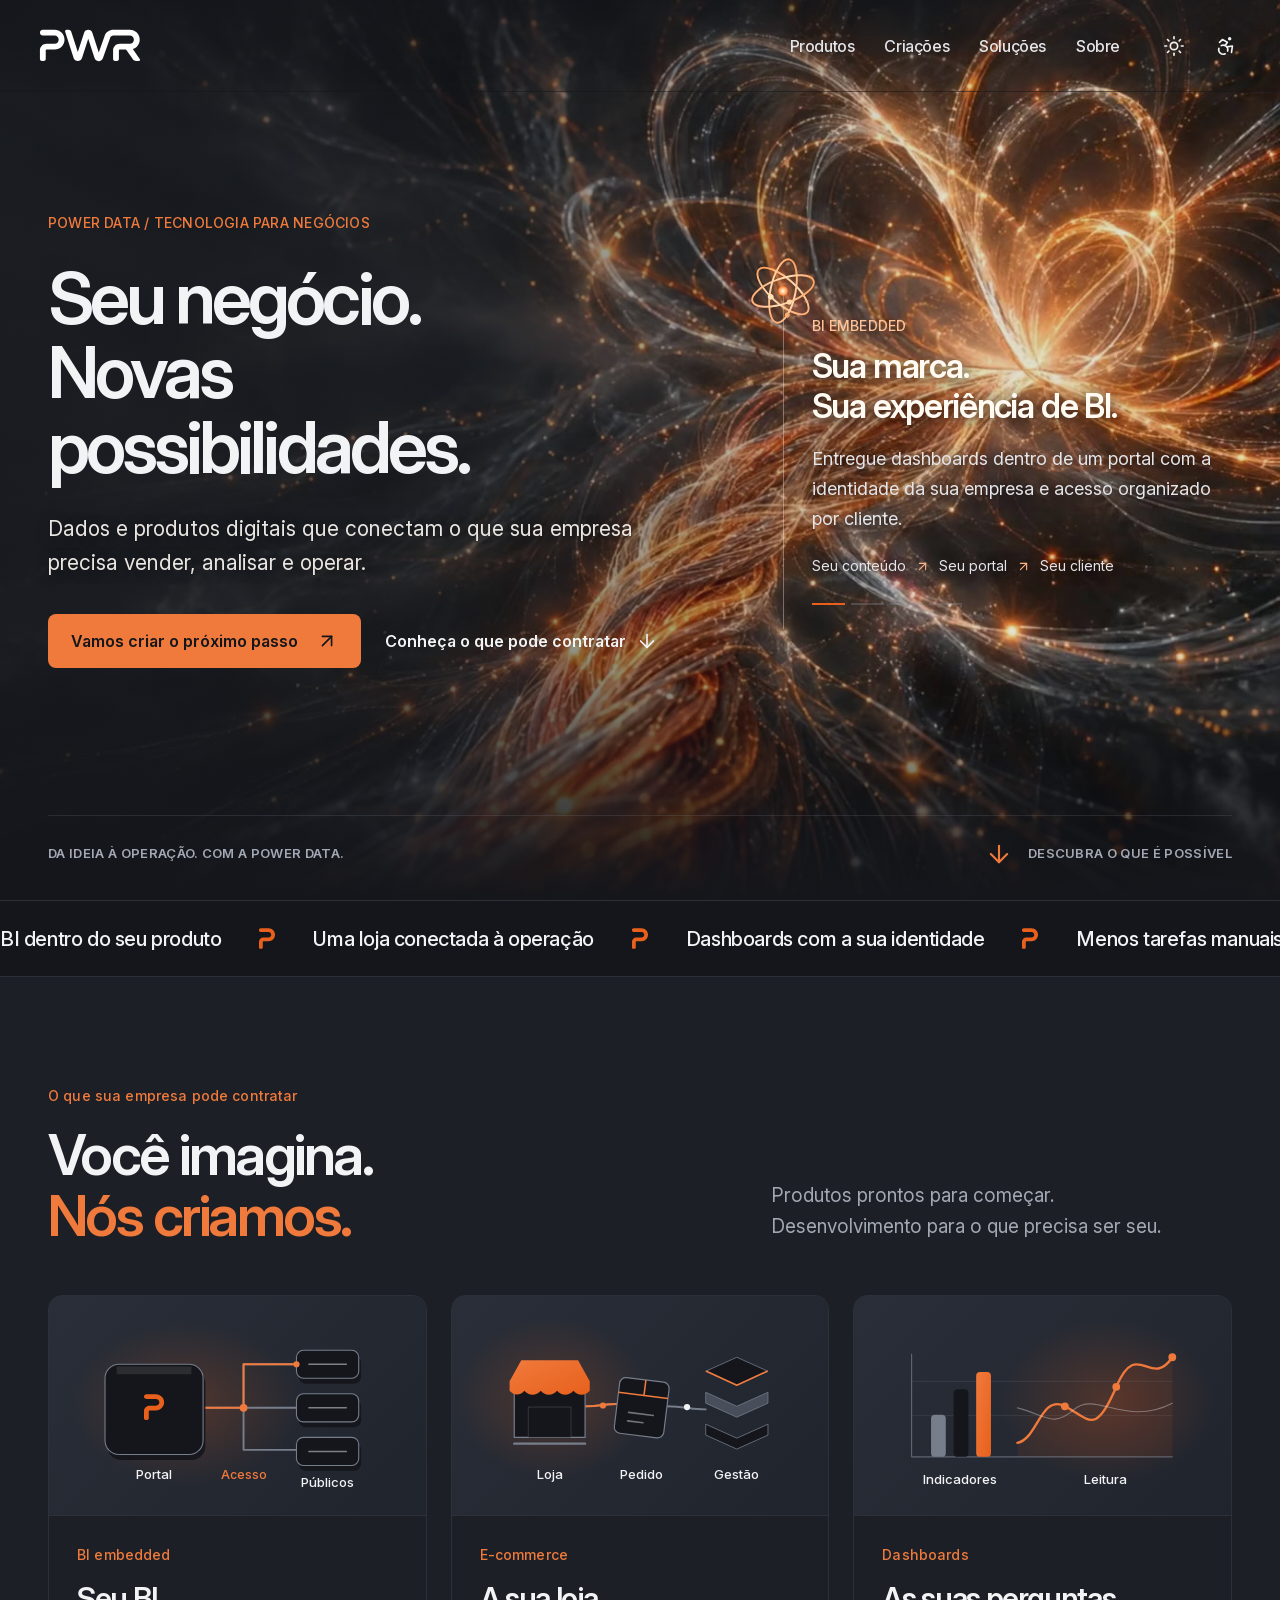
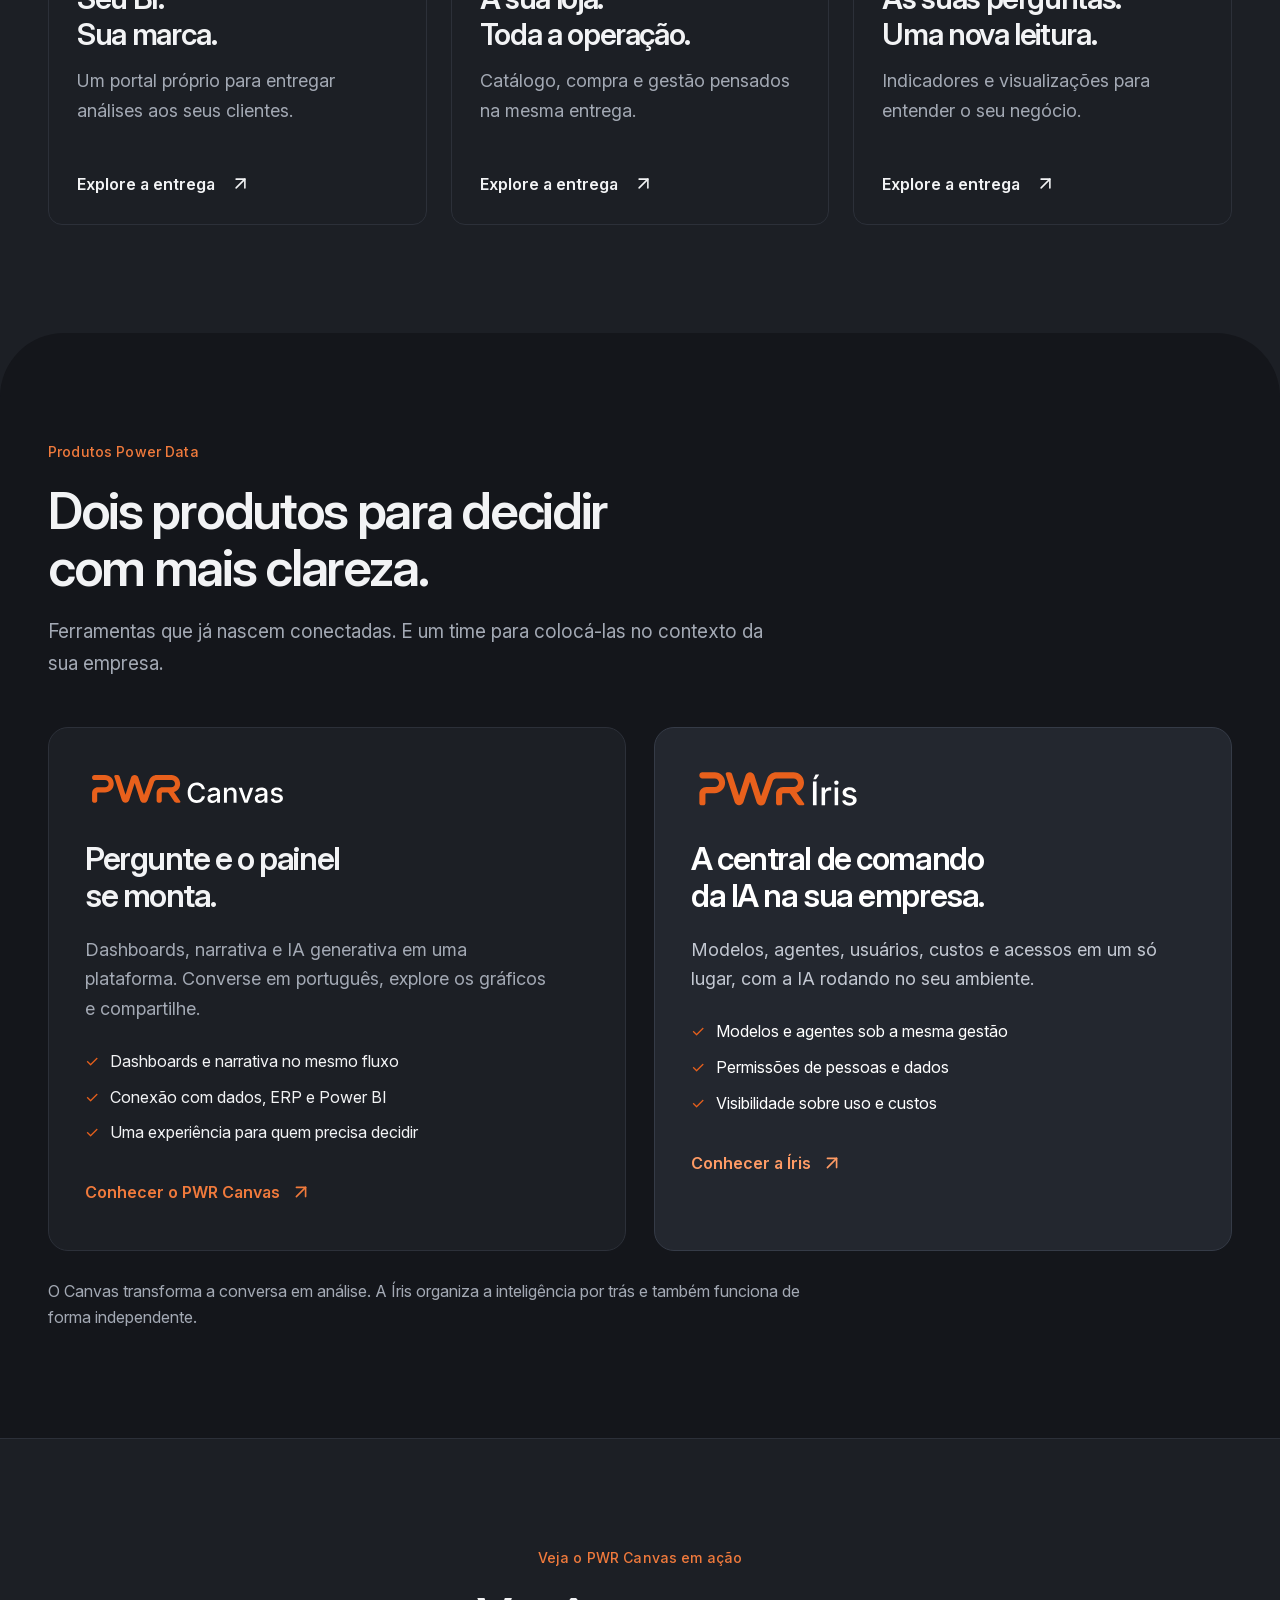
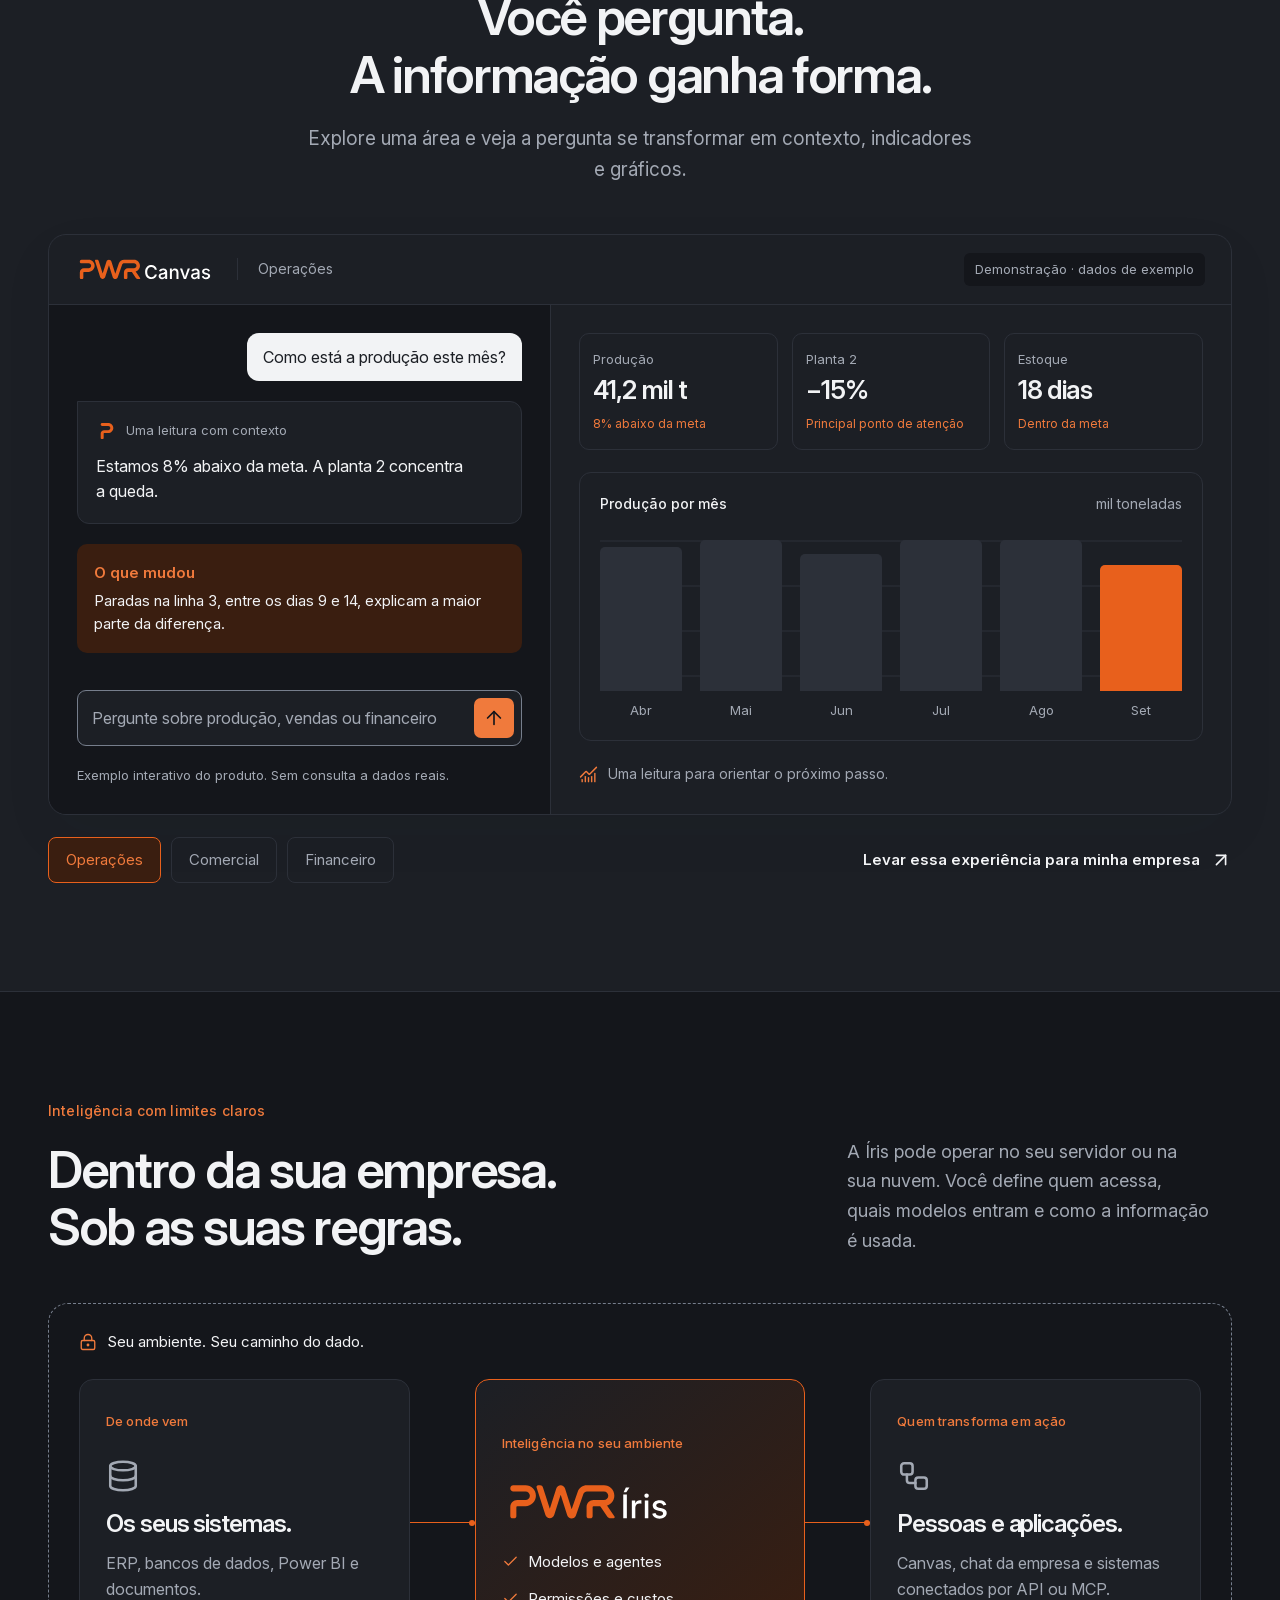
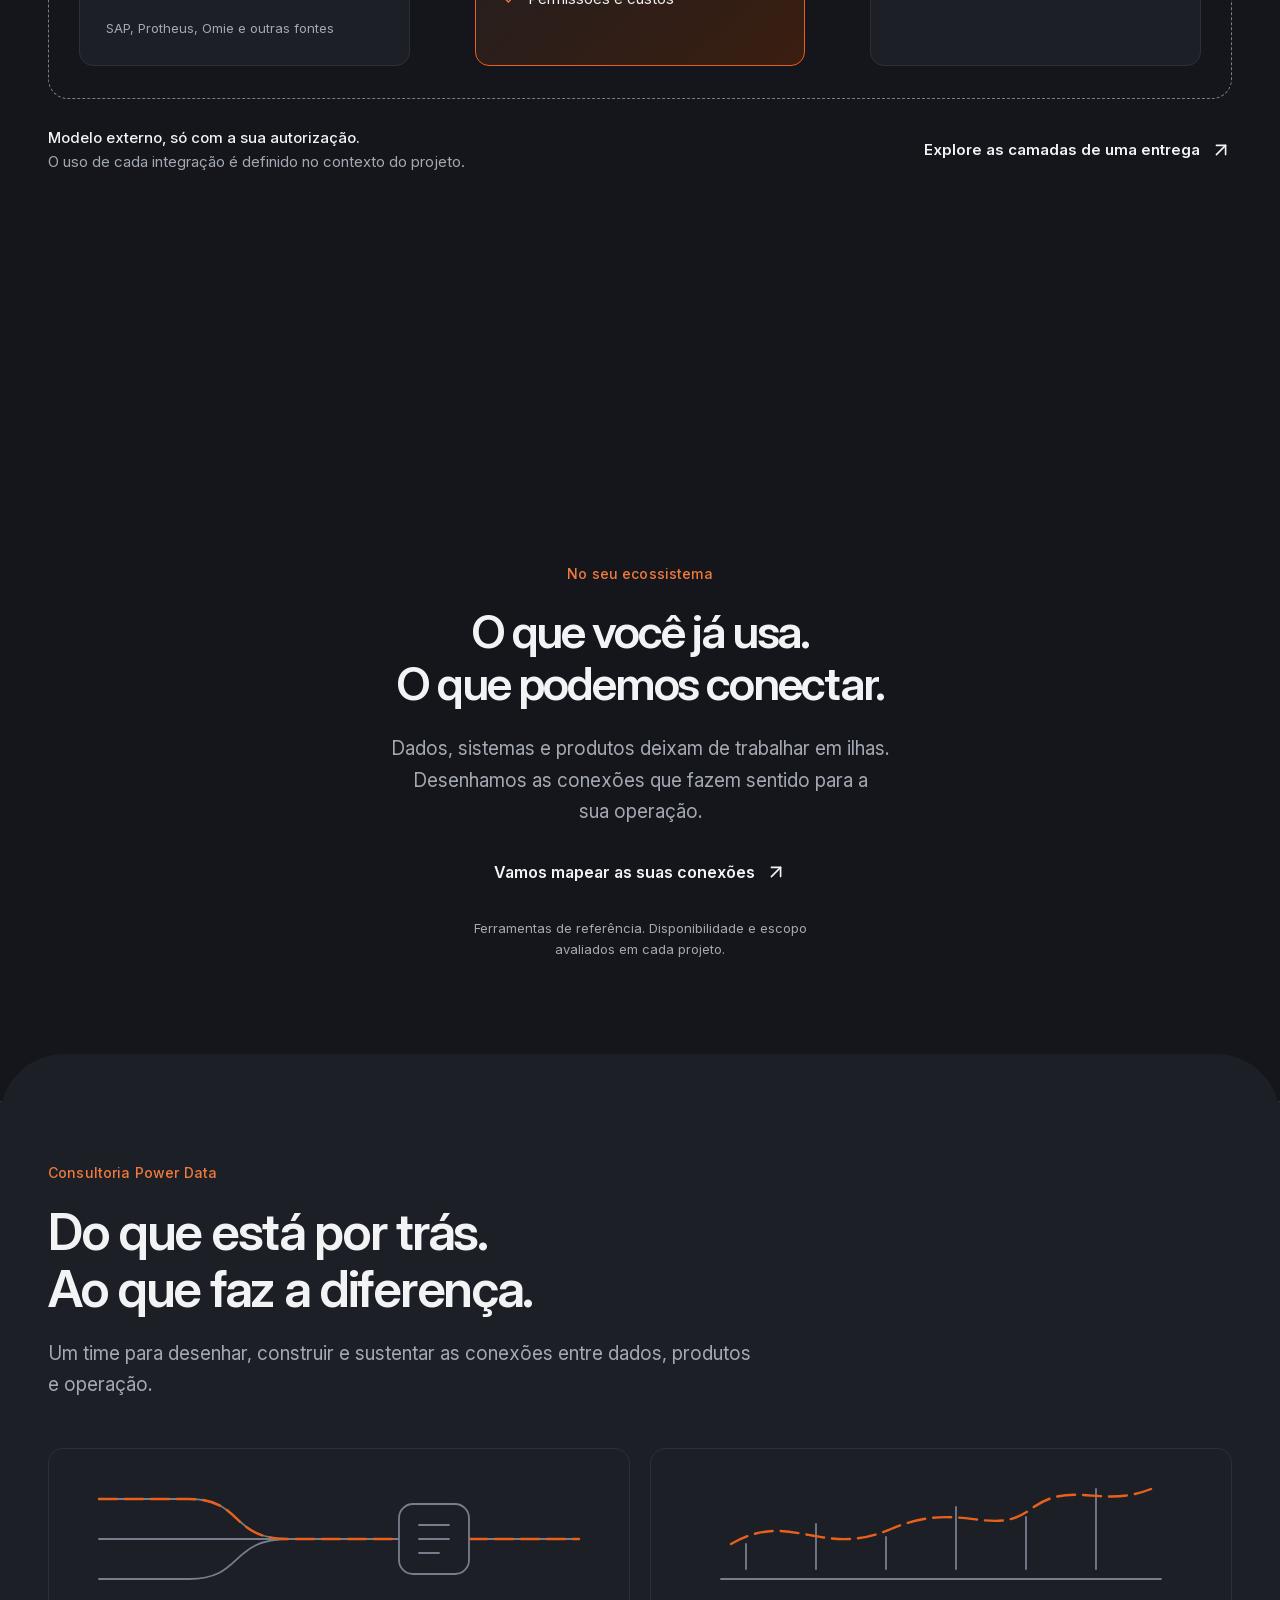
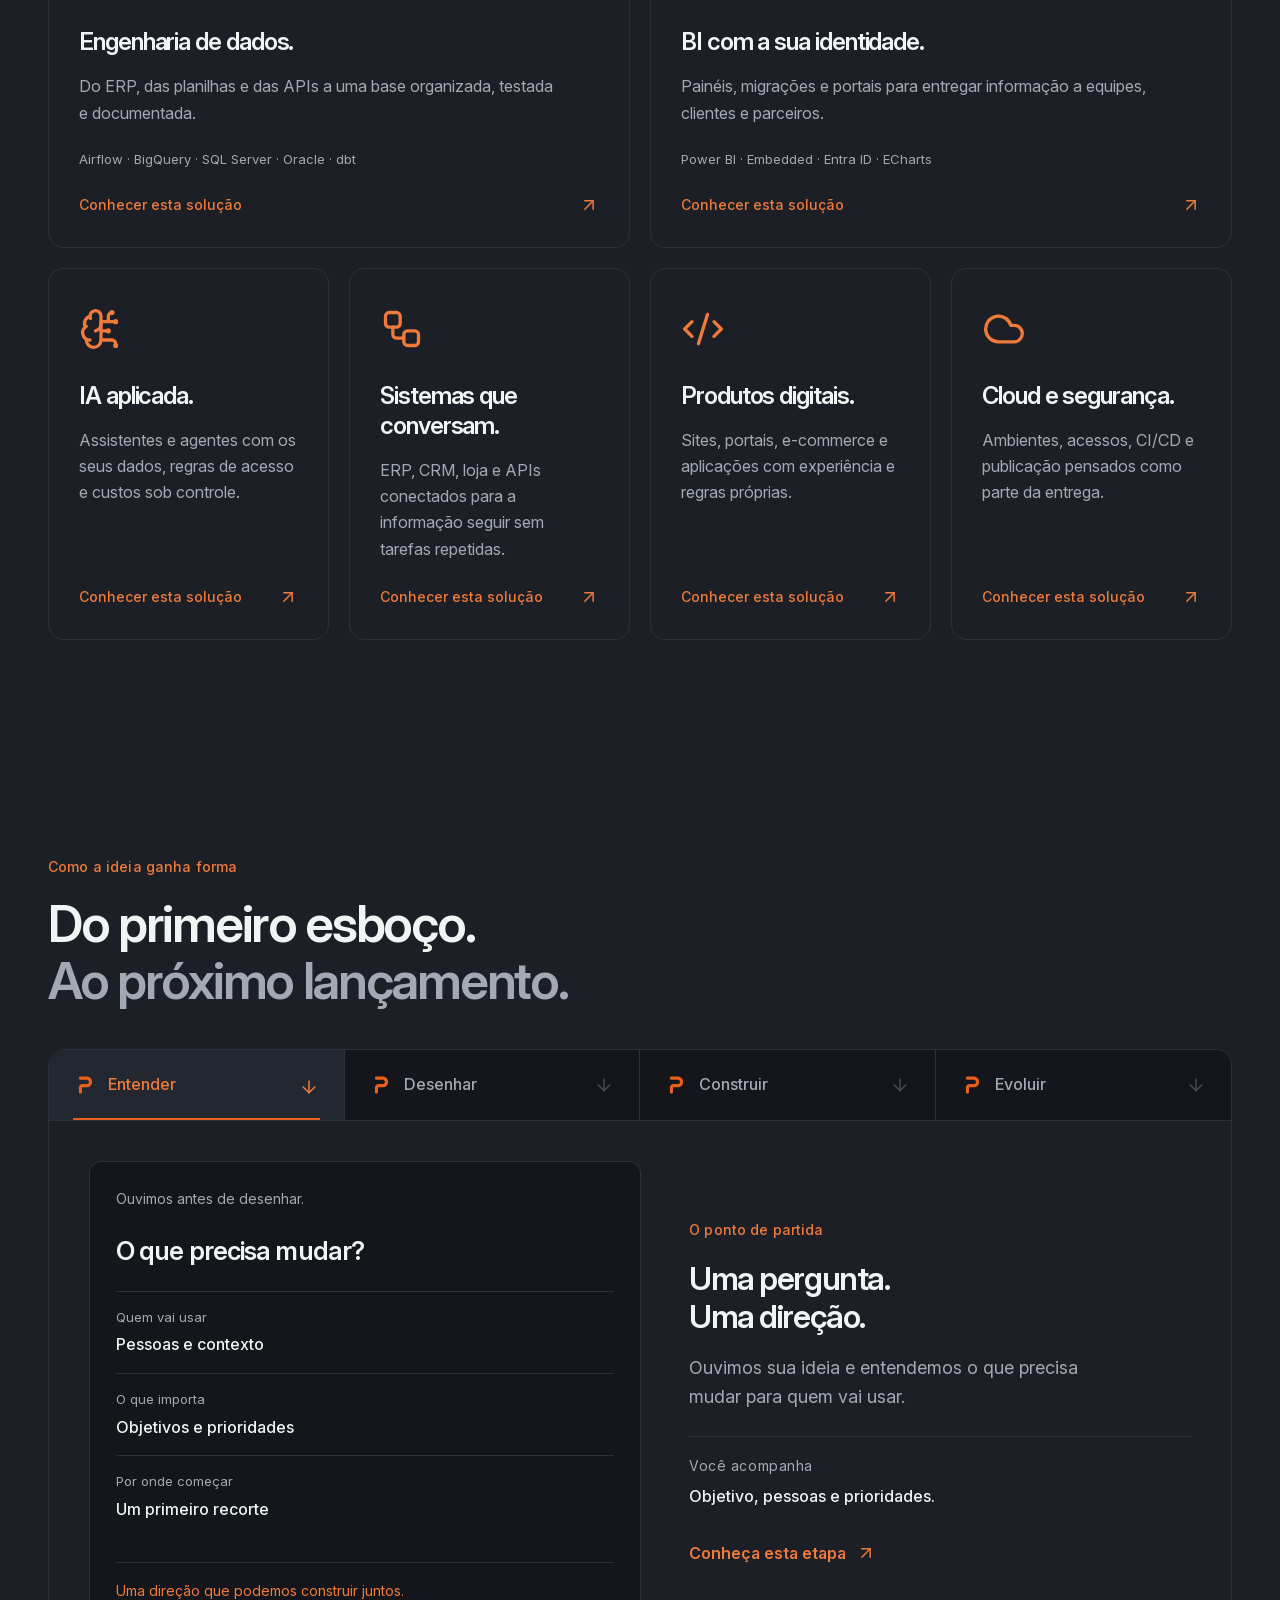
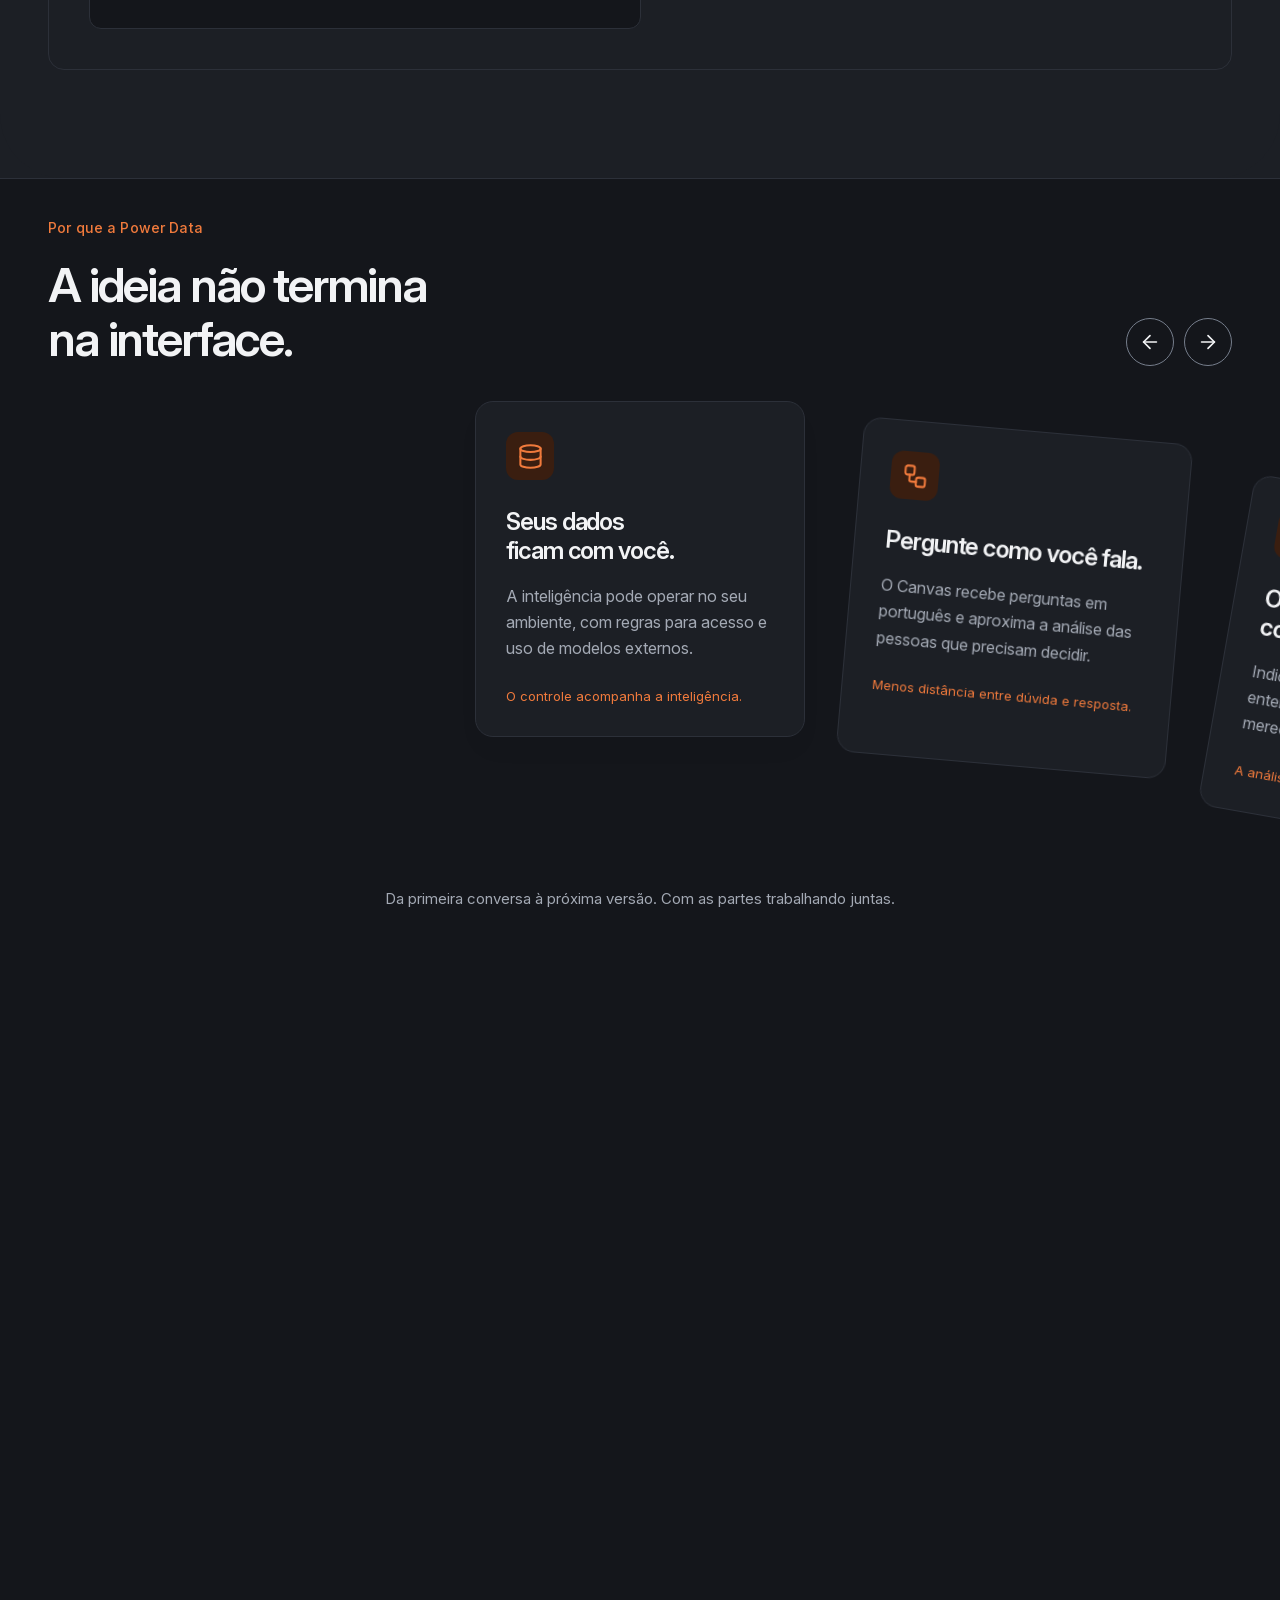
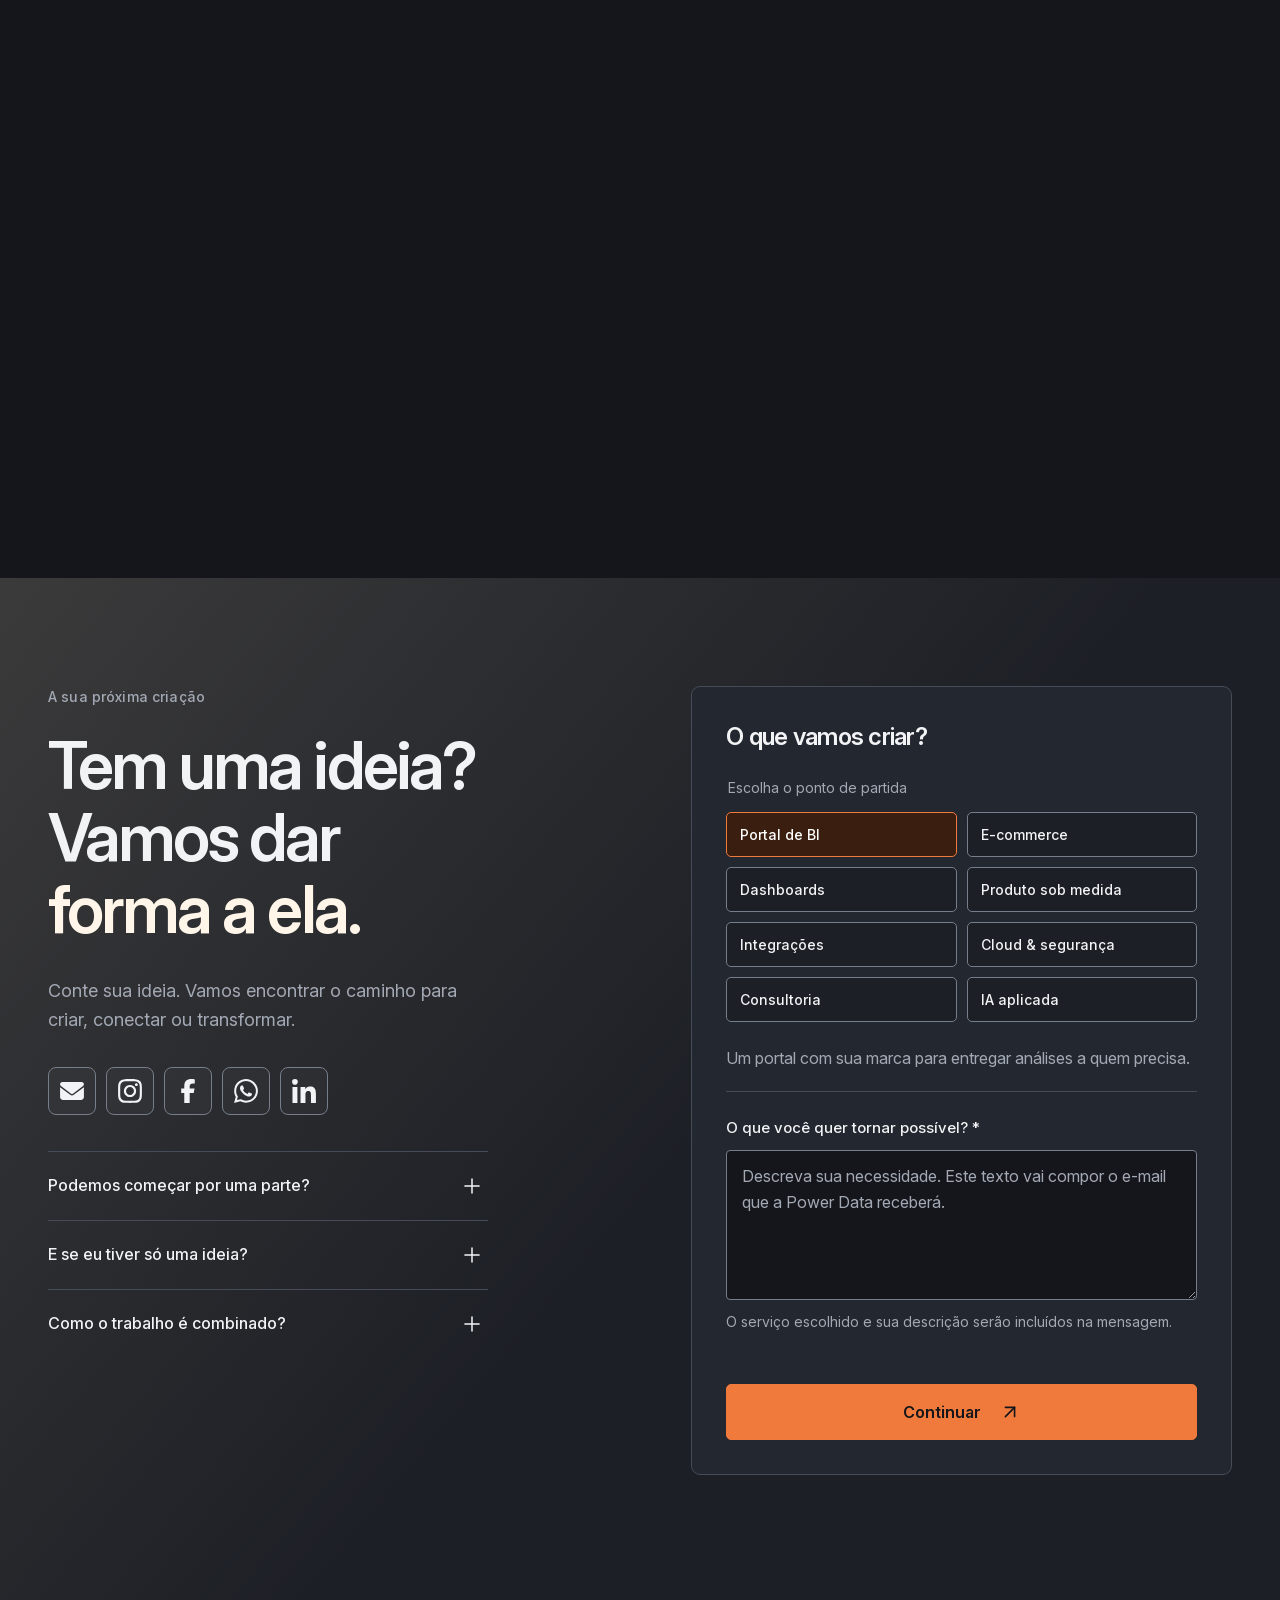
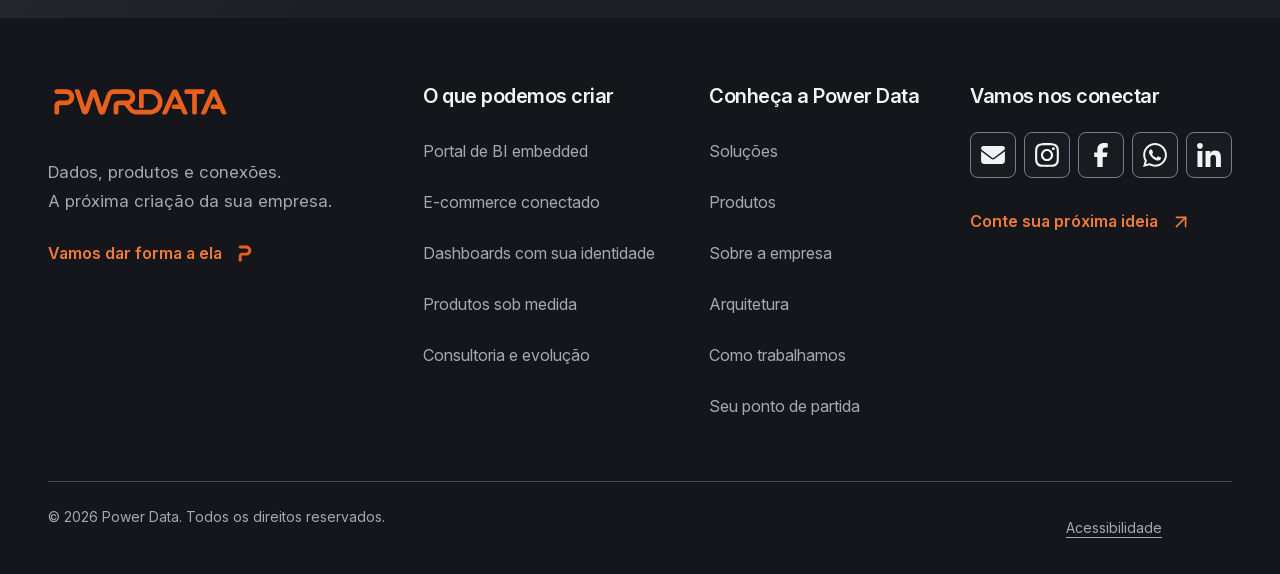
==== commit e42c89e8: "atualização" ====
--- a/site/index.html
+++ b/site/index.html
@@ -1,31 +1,92 @@
 <!doctype html>
 <html lang="pt-BR">
 <head>
-  <meta charset="utf-8"><meta name="viewport" content="width=device-width, initial-scale=1"><meta name="theme-color" content="#111116">
+  <meta charset="utf-8"><meta name="viewport" content="width=device-width, initial-scale=1"><meta name="theme-color" content="#ffffff"><script src="assets/theme-init.js"></script>
   <title>PWRDATA | Poder aos Dados</title>
   <meta name="description" content="Contrate BI embedded, e-commerce, criação de dashboards, consultoria e desenvolvimento sob medida. A Power Data conecta produto, dados e operação.">
-  <link rel="icon" href="assets/favicon.svg" type="image/svg+xml"><link rel="canonical" href="https://www.pwrdata.com.br/">
-  <meta property="og:type" content="website"><meta property="og:locale" content="pt_BR"><meta property="og:title" content="PWRDATA | Sua próxima criação começa aqui."><meta property="og:description" content="SaaS, consultoria e tecnologia sob medida para transformar a operação da sua empresa."><meta property="og:url" content="https://www.pwrdata.com.br/"><meta property="og:image" content="https://www.pwrdata.com.br/assets/social-cover.jpg"><meta name="twitter:card" content="summary_large_image">
-  <link rel="preconnect" href="https://fonts.googleapis.com"><link rel="preconnect" href="https://fonts.gstatic.com" crossorigin><link href="https://fonts.googleapis.com/css2?family=Manrope:wght@400;500;600;700;800&family=Sora:wght@400;500;600;700;800&display=swap" rel="stylesheet">
-  <link rel="stylesheet" href="assets/design.css"><link rel="stylesheet" href="assets/v6.css"><link rel="stylesheet" href="assets/social-channels.css"><link rel="stylesheet" href="assets/footer-wave.css"><script defer src="assets/visuals.js"></script><script defer src="assets/vendor/gsap.min.js"></script><script defer src="assets/vendor/CustomEase.min.js"></script><script defer src="assets/v6-scenes.js"></script><script defer src="assets/core.js"></script><script defer src="assets/v6.js"></script><script defer src="assets/navigation.js"></script>
-</head>
+  <link rel="icon" href="assets/brand/app-icon_cor.svg" type="image/svg+xml"><link rel="canonical" href="https://www.pwrdata.com.br/">
+  <meta property="og:type" content="website"><meta property="og:locale" content="pt_BR"><meta property="og:title" content="PWRDATA | Sua próxima criação começa aqui."><meta property="og:description" content="Produtos, consultoria e tecnologia sob medida para transformar a operação da sua empresa."><meta property="og:url" content="https://www.pwrdata.com.br/"><meta property="og:image" content="https://www.pwrdata.com.br/assets/social-cover.jpg"><meta name="twitter:card" content="summary_large_image">
+  <link rel="preload" href="assets/fonts/inter-variable-normal.woff2" as="font" type="font/woff2" crossorigin>
+  <link rel="stylesheet" href="assets/styles/inter-fonts.css"><link rel="stylesheet" href="assets/design.css"><link rel="stylesheet" href="assets/v6.css"><link rel="stylesheet" href="assets/social-channels.css"><link rel="stylesheet" href="assets/footer-wave.css"><link rel="stylesheet" href="assets/styles/pwrdata.tokens.css"><link rel="stylesheet" href="assets/pwr-site.css"><link rel="stylesheet" href="assets/pwr-experience.css"><script defer src="assets/pwr-site.js"></script><script defer src="assets/visuals.js"></script><script defer src="assets/vendor/gsap.min.js"></script><script defer src="assets/vendor/CustomEase.min.js"></script><script defer src="assets/v6-scenes.js"></script><script defer src="assets/public-shell.js"></script>
+  <script defer src="assets/core.js"></script><script defer src="assets/v6.js"></script>
+<script defer src="assets/pwr-experience.js"></script></head>
 <body data-footer-transition="wave">
   <div id="topo" class="top-anchor" aria-hidden="true"></div>
   <div class="ambient" aria-hidden="true"></div><a class="skip" href="#main">Pular para o conteúdo</a>
-  <header class="nav wrap" id="siteHeader"><a class="brand" href="#topo" aria-label="PWRDATA, início"><svg viewBox="0 0 62 66" fill="none" aria-hidden="true"><g stroke="currentColor" stroke-width="4.3" stroke-linecap="round" stroke-linejoin="round"><path d="M23 16 42 7 60 16 42 25Z"/><path d="M23 30 42 39 60 30M23 44 42 53 60 44M7 24h10M2 34h15M11 44h6"/></g></svg><span>PWRDATA<small>DÊ PODER AOS SEUS DADOS</small></span></a><button id="menuToggle" class="menu-toggle" aria-controls="mainNav" aria-expanded="false" aria-label="Abrir menu" type="button"><svg class="action-glyph" viewBox="0 0 32 32" aria-hidden="true"><use href="assets/icons.svg#action-menu"></use></svg></button><nav id="mainNav" class="nav-links" aria-label="Navegação principal"><a href="#ofertas">Criações</a><a href="#arquitetura">Como conectamos</a><a href="#processo">Como trabalhamos</a><a class="nav-cta" href="#contato">Vamos conversar<svg class="action-glyph" viewBox="0 0 32 32" aria-hidden="true"><use href="assets/icons.svg#action-forward"></use></svg></a></nav></header>
+  <header class="nav" id="siteHeader"><a class="brand" href="/#topo" aria-label="Power Data, início"><img class="brand-logo logo-light" src="assets/brand/pwr_cor.svg" width="618" height="254" alt="PWR"><img class="brand-logo logo-dark" src="assets/brand/pwr_branco.svg" width="618" height="254" alt="PWR"></a><nav id="mainNav" class="nav-links" aria-label="Navegação principal"><a href="/#produtos">Produtos</a><a href="/#ofertas">Criações</a><a href="/solucoes/">Soluções</a><a href="/sobre/">Sobre</a></nav><div class="header-utilities"><button type="button" id="themeToggle" class="header-tool" aria-label="Ativar tema escuro"><svg class="ui-icon" viewBox="0 0 24 24" aria-hidden="true"><use href="assets/ui-icons.svg#moon"/></svg><svg class="ui-icon" viewBox="0 0 24 24" aria-hidden="true"><use href="assets/ui-icons.svg#sun"/></svg></button><button type="button" id="openReading" class="header-tool" aria-label="Abrir acessibilidade" aria-haspopup="dialog"><svg class="ui-icon" viewBox="0 0 24 24" aria-hidden="true" ><use href="assets/ui-icons.svg#accessibility"/></svg></button><button id="menuToggle" class="menu-toggle" aria-controls="mainNav" aria-expanded="false" aria-label="Abrir menu" type="button"><svg class="ui-icon" viewBox="0 0 24 24" aria-hidden="true" ><use href="assets/ui-icons.svg#menu"/></svg></button></div></header>
   <main id="main" tabindex="-1">
-    <section class="hero motion-region" aria-labelledby="hero-title">
+    <section data-pwr-theme="dark" class="hero motion-region" aria-labelledby="hero-title">
       <div class="hero-media" aria-hidden="true"><video id="heroVideo" autoplay muted loop playsinline preload="metadata" poster="assets/hero-poster.jpg"><source src="assets/hero-loop-mobile.mp4" media="(max-width: 800px)" type="video/mp4"><source src="assets/hero-loop.mp4" type="video/mp4"></video><canvas id="universe"></canvas></div>
-      <div class="hero-scrim" aria-hidden="true"></div><div class="wrap hero-inner"><div class="hero-copy"><p class="eyebrow reveal">POWER DATA / TECNOLOGIA PARA NEGÓCIOS</p><h1 id="hero-title" class="reveal">Seu negócio.<br>Novas <em>possibilidades.</em></h1><p class="hero-description reveal">SaaS, dados e produtos digitais que conectam o que sua empresa precisa vender, analisar e operar.</p><div class="actions reveal"><a class="primary" href="#contato">Vamos criar o próximo passo <svg class="action-glyph" viewBox="0 0 32 32" aria-hidden="true"><use href="assets/icons.svg#action-forward"></use></svg></a><a class="text-link" href="#ofertas">Conheça o que pode contratar<svg class="action-glyph" viewBox="0 0 32 32" aria-hidden="true"><use href="assets/icons.svg#action-down"></use></svg></a></div></div>
-      <div class="hero-offer" aria-label="Serviços da Power Data"><div class="orbit-marker" aria-hidden="true"><img src="assets/atom.svg" width="96" height="96" alt=""></div><p class="eyebrow" id="heroOfferLabel">SAAS BI EMBEDDED</p><h2 id="heroOfferTitle">Sua marca.<br>Sua experiência de BI.</h2><p id="heroOfferCopy">Entregue dashboards dentro de um portal com a identidade da sua empresa e acesso organizado por cliente.</p><div class="hero-path" id="heroOfferPath"><span>Seu conteúdo</span><svg class="action-glyph" viewBox="0 0 32 32" aria-hidden="true"><use href="assets/icons.svg#action-forward"></use></svg><span>Seu portal</span><svg class="action-glyph" viewBox="0 0 32 32" aria-hidden="true"><use href="assets/icons.svg#action-forward"></use></svg><span>Seu cliente</span></div><div class="hero-cycle" aria-hidden="true"><span class="active"></span><span></span><span></span><span></span></div></div>
+      <div class="hero-scrim" aria-hidden="true"></div><div class="wrap hero-inner"><div class="hero-copy"><p class="eyebrow reveal">POWER DATA / TECNOLOGIA PARA NEGÓCIOS</p><h1 id="hero-title" class="reveal">Seu negócio. <br>Novas <em>possibilidades.</em></h1><p class="hero-description reveal">Dados e produtos digitais que conectam o que sua empresa precisa vender, analisar e operar.</p><div class="actions reveal"><a class="primary" href="#contato">Vamos criar o próximo passo <svg class="action-glyph" viewBox="0 0 32 32" aria-hidden="true"><use href="assets/icons.svg#action-forward"></use></svg></a><a class="text-link" href="#ofertas">Conheça o que pode contratar<svg class="action-glyph" viewBox="0 0 32 32" aria-hidden="true"><use href="assets/icons.svg#action-down"></use></svg></a></div></div>
+      <div class="hero-offer" aria-label="Serviços da Power Data"><div class="orbit-marker" aria-hidden="true"><img src="assets/atom.svg" width="96" height="96" alt=""></div><p class="eyebrow" id="heroOfferLabel">BI EMBEDDED</p><h2 id="heroOfferTitle">Sua marca. <br>Sua experiência de BI.</h2><p id="heroOfferCopy">Entregue dashboards dentro de um portal com a identidade da sua empresa e acesso organizado por cliente.</p><div class="hero-path" id="heroOfferPath"><span>Seu conteúdo</span><svg class="action-glyph" viewBox="0 0 32 32" aria-hidden="true"><use href="assets/icons.svg#action-forward"></use></svg><span>Seu portal</span><svg class="action-glyph" viewBox="0 0 32 32" aria-hidden="true"><use href="assets/icons.svg#action-forward"></use></svg><span>Seu cliente</span></div><div class="hero-cycle" aria-hidden="true"><span class="active"></span><span></span><span></span><span></span></div></div>
       <div class="hero-bottom"><span>DA IDEIA À OPERAÇÃO. COM A POWER DATA.</span><a href="#ofertas"><svg class="action-glyph" viewBox="0 0 32 32" aria-hidden="true"><use href="assets/icons.svg#action-down"></use></svg> DESCUBRA O QUE É POSSÍVEL</a></div></div>
     </section>
     <div class="marquee" aria-label="Possibilidades de contratação"><div class="marquee-track"><span>BI dentro do seu produto</span><svg class="marquee-mark" viewBox="0 0 62 66" aria-hidden="true"><use href="assets/icons.svg#mark"></use></svg><span>Uma loja conectada à operação</span><svg class="marquee-mark" viewBox="0 0 62 66" aria-hidden="true"><use href="assets/icons.svg#mark"></use></svg><span>Dashboards com a sua identidade</span><svg class="marquee-mark" viewBox="0 0 62 66" aria-hidden="true"><use href="assets/icons.svg#mark"></use></svg><span>Menos tarefas manuais</span><svg class="marquee-mark" viewBox="0 0 62 66" aria-hidden="true"><use href="assets/icons.svg#mark"></use></svg><span>Uma base preparada para evoluir</span><svg class="marquee-mark" viewBox="0 0 62 66" aria-hidden="true"><use href="assets/icons.svg#mark"></use></svg><span aria-hidden="true">BI dentro do seu produto</span><svg class="marquee-mark" viewBox="0 0 62 66" aria-hidden="true"><use href="assets/icons.svg#mark"></use></svg><span aria-hidden="true">Uma loja conectada à operação</span><svg class="marquee-mark" viewBox="0 0 62 66" aria-hidden="true"><use href="assets/icons.svg#mark"></use></svg><span aria-hidden="true">Dashboards com a sua identidade</span><svg class="marquee-mark" viewBox="0 0 62 66" aria-hidden="true"><use href="assets/icons.svg#mark"></use></svg><span aria-hidden="true">Menos tarefas manuais</span><svg class="marquee-mark" viewBox="0 0 62 66" aria-hidden="true"><use href="assets/icons.svg#mark"></use></svg><span aria-hidden="true">Uma base preparada para evoluir</span><svg class="marquee-mark" viewBox="0 0 62 66" aria-hidden="true"><use href="assets/icons.svg#mark"></use></svg></div></div>
-<section class="creation-chapter" id="ofertas" aria-labelledby="offers-title"><div class="section wrap"><span id="servicos" class="section-anchor"></span><div class="creation-intro reveal"><p class="eyebrow">O que sua empresa pode contratar</p><h2 id="offers-title">Você imagina.<br><em>Nós criamos.</em></h2><p>Produtos prontos para começar. Desenvolvimento para o que precisa ser seu.</p></div><div class="creation-cards"><article class="creation-card reveal" data-offer="embedded"><div class="creation-art" data-offer-scene="embedded"></div><div class="creation-copy"><span class="creation-label">BI embedded</span><h3>Seu BI.<br>Sua marca.</h3><p>Um portal próprio para entregar análises aos seus clientes.</p><button type="button" class="text-link card-trigger" data-detail="embedded" aria-label="Explore a entrega de portal de BI">Explore a entrega<svg class="action-glyph" viewBox="0 0 32 32" aria-hidden="true"><use href="assets/icons.svg#action-forward"></use></svg></button></div></article><article class="creation-card reveal" data-offer="commerce"><div class="creation-art" data-offer-scene="commerce"></div><div class="creation-copy"><span class="creation-label">E-commerce</span><h3>A sua loja.<br>Toda a operação.</h3><p>Catálogo, compra e gestão pensados na mesma entrega.</p><button type="button" class="text-link card-trigger" data-detail="commerce" aria-label="Explore a entrega de e-commerce">Explore a entrega<svg class="action-glyph" viewBox="0 0 32 32" aria-hidden="true"><use href="assets/icons.svg#action-forward"></use></svg></button></div></article><article class="creation-card reveal" data-offer="dashboards"><div class="creation-art" data-offer-scene="dashboards"></div><div class="creation-copy"><span class="creation-label">Dashboards</span><h3>As suas perguntas.<br>Uma nova leitura.</h3><p>Indicadores e visualizações para entender o seu negócio.</p><button type="button" class="text-link card-trigger" data-detail="dashboards" aria-label="Explore a entrega de dashboards">Explore a entrega<svg class="action-glyph" viewBox="0 0 32 32" aria-hidden="true"><use href="assets/icons.svg#action-forward"></use></svg></button></div></article></div><div class="specialties" id="possibilidades"><div class="specialties-lead"><span class="eyebrow">E quando a ideia pede mais?</span><h3>O próximo produto <br>pode ser o seu.</h3></div><div class="specialties-grid"><button type="button" class="specialty" data-detail="custom"><span><strong>Sites e produtos</strong><small>Tire sua ideia do papel.</small></span><svg class="action-glyph" viewBox="0 0 32 32" aria-hidden="true"><use href="assets/icons.svg#action-forward"></use></svg></button><button type="button" class="specialty" data-detail="integration"><span><strong>Integrações</strong><small>Conecte o que hoje está separado.</small></span><svg class="action-glyph" viewBox="0 0 32 32" aria-hidden="true"><use href="assets/icons.svg#action-forward"></use></svg></button><button type="button" class="specialty" data-detail="cloud"><span><strong>Cloud e segurança</strong><small>Prepare a base para crescer.</small></span><svg class="action-glyph" viewBox="0 0 32 32" aria-hidden="true"><use href="assets/icons.svg#action-forward"></use></svg></button><button type="button" class="specialty" data-detail="consulting"><span><strong>Consultoria</strong><small>Encontre o próximo passo.</small></span><svg class="action-glyph" viewBox="0 0 32 32" aria-hidden="true"><use href="assets/icons.svg#action-forward"></use></svg></button></div></div></div></section><section class="connection-chapter" id="arquitetura" aria-labelledby="architecture-title"><div class="connection-atmosphere" aria-hidden="true"><span class="connection-aura connection-aura-warm"></span><span class="connection-aura connection-aura-soft"></span></div><div class="section wrap connection-layout"><div class="connection-copy"><p class="eyebrow">Arquitetura com intenção</p><h2 id="architecture-title">Da sua ideia.<br><em>À operação.</em></h2><p>Interface, dados, sistemas e ambiente. Desenhamos as relações que fazem o produto funcionar.</p><div class="layer-choices" aria-label="Explore as camadas"><button type="button" class="layer-choice" data-layer="cloud" aria-expanded="false" aria-controls="architecturePanel" aria-describedby="hint-cloud"><span><svg class="layer-mark" viewBox="0 0 62 66" aria-hidden="true"><use href="assets/icons.svg#mark"></use></svg><strong>Arquitetura e operação</strong></span><svg class="action-glyph" viewBox="0 0 32 32" aria-hidden="true"><use href="assets/icons.svg#action-forward"></use></svg><span class="layer-hint" id="hint-cloud" role="tooltip">A base que mantém tudo em funcionamento.</span></button><button type="button" class="layer-choice" data-layer="data" aria-expanded="false" aria-controls="architecturePanel" aria-describedby="hint-data"><span><svg class="layer-mark" viewBox="0 0 62 66" aria-hidden="true"><use href="assets/icons.svg#mark"></use></svg><strong>Dados</strong></span><svg class="action-glyph" viewBox="0 0 32 32" aria-hidden="true"><use href="assets/icons.svg#action-forward"></use></svg><span class="layer-hint" id="hint-data" role="tooltip">Informações com significado para o negócio.</span></button><button type="button" class="layer-choice" data-layer="integration" aria-expanded="false" aria-controls="architecturePanel" aria-describedby="hint-integration"><span><svg class="layer-mark" viewBox="0 0 62 66" aria-hidden="true"><use href="assets/icons.svg#mark"></use></svg><strong>Integrações</strong></span><svg class="action-glyph" viewBox="0 0 32 32" aria-hidden="true"><use href="assets/icons.svg#action-forward"></use></svg><span class="layer-hint" id="hint-integration" role="tooltip">O caminho entre produto e operação.</span></button><button type="button" class="layer-choice" data-layer="experience" aria-expanded="false" aria-controls="architecturePanel" aria-describedby="hint-experience"><span><svg class="layer-mark" viewBox="0 0 62 66" aria-hidden="true"><use href="assets/icons.svg#mark"></use></svg><strong>Experiência</strong></span><svg class="action-glyph" viewBox="0 0 32 32" aria-hidden="true"><use href="assets/icons.svg#action-forward"></use></svg><span class="layer-hint" id="hint-experience" role="tooltip">O que as pessoas veem e usam.</span></button></div></div><div class="architecture-workspace"><div class="architecture-stage" id="architectureStage"><div class="layer-stack" id="layerStack"><button type="button" class="stack-plane plane-experience" data-floor="experience" aria-expanded="false" aria-controls="architecturePanel" aria-label="Explorar experiência"><svg class="floor-mark" viewBox="0 0 62 66" aria-hidden="true"><use href="assets/icons.svg#mark"></use></svg><strong>Experiência</strong><span class="plane-lines" aria-hidden="true"><i></i><i></i><i></i></span></button><button type="button" class="stack-plane plane-integration" data-floor="integration" aria-expanded="false" aria-controls="architecturePanel" aria-label="Explorar integrações"><svg class="floor-mark" viewBox="0 0 62 66" aria-hidden="true"><use href="assets/icons.svg#mark"></use></svg><strong>Integrações</strong><span class="plane-lines" aria-hidden="true"><i></i><i></i><i></i></span></button><button type="button" class="stack-plane plane-data" data-floor="data" aria-expanded="false" aria-controls="architecturePanel" aria-label="Explorar dados"><svg class="floor-mark" viewBox="0 0 62 66" aria-hidden="true"><use href="assets/icons.svg#mark"></use></svg><strong>Dados</strong><span class="plane-lines" aria-hidden="true"><i></i><i></i><i></i></span></button><button type="button" class="stack-plane plane-cloud" data-floor="cloud" aria-expanded="false" aria-controls="architecturePanel" aria-label="Explorar arquitetura e operação"><svg class="floor-mark" viewBox="0 0 62 66" aria-hidden="true"><use href="assets/icons.svg#mark"></use></svg><strong>Arquitetura e operação</strong><span class="plane-lines" aria-hidden="true"><i></i><i></i><i></i></span></button></div><article class="architecture-panel" id="architecturePanel" hidden><button type="button" class="panel-return" id="architectureToggle" aria-label="Fechar camada e voltar ao conjunto"><svg class="brand-mark" viewBox="0 0 62 66" aria-hidden="true"><use href="assets/icons.svg#mark"></use></svg><span id="architecturePanelLabel"></span><svg class="action-glyph" viewBox="0 0 32 32" aria-hidden="true"><use href="assets/icons.svg#action-back"></use></svg></button><div class="architecture-panel-copy"><h3 id="architecturePanelTitle"></h3><p id="architecturePanelText"></p></div><div id="architectureDiagram" class="architecture-diagram"></div><button class="text-link" type="button" id="architectureDetail" data-detail="layer-cloud">O que entra na entrega<svg class="action-glyph" viewBox="0 0 32 32" aria-hidden="true"><use href="assets/icons.svg#action-forward"></use></svg></button></article></div></div></div></section><section class="making-chapter" id="processo" aria-labelledby="process-title"><div class="section wrap"><div class="making-intro reveal"><p class="eyebrow">Como a ideia ganha forma</p><h2 id="process-title">Do primeiro esboço.<br><em>Ao próximo lançamento.</em></h2></div><div class="making-board"><div class="making-tabs" role="tablist" aria-label="Etapas da criação"><button type="button" role="tab" id="phase-understand" data-phase="understand" aria-controls="makingPanel" aria-selected="true" tabindex="0"><svg class="phase-mark" viewBox="0 0 62 66" aria-hidden="true"><use href="assets/icons.svg#mark"></use></svg><span>Entender</span><svg class="action-glyph" viewBox="0 0 32 32" aria-hidden="true"><use href="assets/icons.svg#action-down"></use></svg></button><button type="button" role="tab" id="phase-design" data-phase="design" aria-controls="makingPanel" aria-selected="false" tabindex="-1"><svg class="phase-mark" viewBox="0 0 62 66" aria-hidden="true"><use href="assets/icons.svg#mark"></use></svg><span>Desenhar</span><svg class="action-glyph" viewBox="0 0 32 32" aria-hidden="true"><use href="assets/icons.svg#action-down"></use></svg></button><button type="button" role="tab" id="phase-build" data-phase="build" aria-controls="makingPanel" aria-selected="false" tabindex="-1"><svg class="phase-mark" viewBox="0 0 62 66" aria-hidden="true"><use href="assets/icons.svg#mark"></use></svg><span>Construir</span><svg class="action-glyph" viewBox="0 0 32 32" aria-hidden="true"><use href="assets/icons.svg#action-down"></use></svg></button><button type="button" role="tab" id="phase-evolve" data-phase="evolve" aria-controls="makingPanel" aria-selected="false" tabindex="-1"><svg class="phase-mark" viewBox="0 0 62 66" aria-hidden="true"><use href="assets/icons.svg#mark"></use></svg><span>Evoluir</span><svg class="action-glyph" viewBox="0 0 32 32" aria-hidden="true"><use href="assets/icons.svg#action-down"></use></svg></button></div><div class="making-panel" id="makingPanel" role="tabpanel" tabindex="0" aria-labelledby="phase-understand"><div class="making-art" id="makingArt"></div><div class="making-story"><span id="makingLabel" class="eyebrow"></span><h3 id="makingTitle"></h3><p id="makingText"></p><div class="making-output"><span>Você acompanha</span><strong id="makingOutput"></strong></div><button type="button" class="text-link" id="makingDetail" data-detail="step-understand">Conheça esta etapa<svg class="action-glyph" viewBox="0 0 32 32" aria-hidden="true"><use href="assets/icons.svg#action-forward"></use></svg></button></div></div></div></div></section><section class="contact motion-region" id="contato" aria-labelledby="contact-title"><div class="contact-world" aria-hidden="true"><svg class="contact-brand-watermark" viewBox="0 0 62 66" aria-hidden="true"><use href="assets/icons.svg#mark"></use></svg><canvas class="atmosphere" data-atmosphere="warm"></canvas></div><div class="section wrap contact-grid"><div class="contact-copy reveal"><p class="eyebrow">A sua próxima criação</p><h2 id="contact-title">Tem uma ideia?<br>Vamos dar<br><em>forma a ela.</em></h2><p>Conte sua ideia. Vamos encontrar o caminho para criar, conectar ou transformar.</p><div class="social-links" aria-label="Canais da Power Data"><a href="#contato" data-channel="email" aria-label="Falar por e-mail"><svg viewBox="0 0 24 24" aria-hidden="true"><use href="assets/social-icons.svg#email"></use></svg></a><button type="button" data-channel="instagram" aria-label="Instagram"><svg viewBox="0 0 24 24" aria-hidden="true"><use href="assets/social-icons.svg#instagram"></use></svg></button><button type="button" data-channel="facebook" aria-label="Facebook"><svg viewBox="0 0 24 24" aria-hidden="true"><use href="assets/social-icons.svg#facebook"></use></svg></button><button type="button" data-channel="whatsapp" aria-label="WhatsApp"><svg viewBox="0 0 24 24" aria-hidden="true"><use href="assets/social-icons.svg#whatsapp"></use></svg></button><button type="button" data-channel="linkedin" aria-label="LinkedIn"><svg viewBox="0 0 24 24" aria-hidden="true"><use href="assets/social-icons.svg#linkedin"></use></svg></button></div><div class="contact-questions" id="duvidas"><details name="pwr-questions"><summary>Podemos começar por uma parte?<svg class="action-glyph" viewBox="0 0 32 32" aria-hidden="true"><use href="assets/icons.svg#action-down"></use></svg></summary><p>Sim. O trabalho pode começar por um produto, uma integração, dados ou pelo ambiente.</p></details><details name="pwr-questions"><summary>E se eu tiver só uma ideia?<svg class="action-glyph" viewBox="0 0 32 32" aria-hidden="true"><use href="assets/icons.svg#action-down"></use></svg></summary><p>A consultoria ajuda a definir o que criar, para quem e por onde começar.</p></details><details name="pwr-questions"><summary>Como o trabalho é combinado?<svg class="action-glyph" viewBox="0 0 32 32" aria-hidden="true"><use href="assets/icons.svg#action-down"></use></svg></summary><p>A proposta define as entregas, as conexões e como vamos acompanhar a evolução.</p></details></div></div>
-    <form id="contactForm" class="contact-form reveal"><div id="formStep1"><h3>O que vamos criar?</h3><fieldset class="challenge-choices"><legend>Escolha o ponto de partida</legend><label><input type="radio" name="challenge" value="embedded" checked><span>Portal de BI</span></label><label><input type="radio" name="challenge" value="commerce"><span>E-commerce</span></label><label><input type="radio" name="challenge" value="dashboards"><span>Dashboards</span></label><label><input type="radio" name="challenge" value="custom"><span>Produto sob medida</span></label><label><input type="radio" name="challenge" value="integration"><span>Integrações</span></label><label><input type="radio" name="challenge" value="cloud"><span>Cloud & segurança</span></label><label><input type="radio" name="challenge" value="consulting"><span>Consultoria</span></label></fieldset><p class="selected-context" id="selectedContext">Um portal com sua marca para entregar análises a quem precisa.</p><div class="field"><label for="message">O que você quer tornar possível? *</label><textarea id="message" name="message" required maxlength="4000" placeholder="Descreva sua necessidade. Este texto vai compor o e-mail que a Power Data receberá."></textarea><p class="field-help">O serviço escolhido e sua descrição serão incluídos na mensagem.</p></div><button class="primary" id="continueContact" type="button">Continuar<svg class="action-glyph" viewBox="0 0 32 32" aria-hidden="true"><use href="assets/icons.svg#action-forward"></use></svg></button></div><div id="formStep2" hidden><button type="button" id="backContact" class="text-link"><svg class="action-glyph" viewBox="0 0 32 32" aria-hidden="true"><use href="assets/icons.svg#action-back"></use></svg>Ajustar minha ideia</button><div class="brief-summary"><div class="brief-heading"><svg class="brief-mark" viewBox="0 0 62 66" aria-hidden="true"><use href="assets/icons.svg#mark"></use></svg><div><span>A conversa começa por aqui</span><strong id="briefGoal">Portal de BI</strong></div></div><div class="brief-description"><span>O que você quer tornar possível</span><p id="briefMessage"></p></div><button type="button" class="text-link" id="expandBrief" aria-expanded="false" aria-controls="briefMessage" hidden>Ver descrição completa</button></div><h3>Como podemos conversar?</h3><div class="field"><label for="name">Seu nome *</label><input id="name" name="name" autocomplete="name" required maxlength="120" placeholder="Como podemos chamar você?"></div><div class="field"><label for="email">E-mail *</label><input id="email" name="email" type="email" autocomplete="email" required maxlength="160" placeholder="voce@empresa.com.br"></div><div class="field"><label for="company">Empresa</label><input id="company" name="company" autocomplete="organization" maxlength="160" placeholder="Nome da sua empresa"></div><button class="primary" type="submit">Preparar e-mail<svg class="action-glyph" viewBox="0 0 32 32" aria-hidden="true"><use href="assets/icons.svg#action-forward"></use></svg></button><p class="form-help">Preparamos um e-mail com seu resumo. Você revisa e envia no seu aplicativo de e-mail.</p></div><div id="messageResult" class="message-result" hidden role="status"><strong>Seu resumo está preparado.</strong><p>Abra seu aplicativo de e-mail para revisar e enviar. A mensagem ainda não foi enviada.</p><a id="preparedEmail" class="small-cta" href="#contato">Revisar e enviar no e-mail<svg class="action-glyph" viewBox="0 0 32 32" aria-hidden="true"><use href="assets/icons.svg#action-forward"></use></svg></a><button id="copyMessage" class="text-link" type="button">Copiar resumo</button><p id="copyState"></p></div></form><noscript><style>.contact-form{display:none}</style><p>Ative os recursos do navegador para preparar seu contato com a Power Data.</p></noscript></div><div class="footer-transition" aria-hidden="true"><img src="assets/footer-wave.svg" alt=""></div></section>
+<section class="creation-chapter" id="ofertas" data-pwr-theme="light" aria-labelledby="offers-title"><div class="section wrap"><span id="servicos" class="section-anchor"></span><div class="creation-intro reveal"><p class="eyebrow">O que sua empresa pode contratar</p><h2 id="offers-title">Você imagina. <br><em>Nós criamos.</em></h2><p>Produtos prontos para começar. Desenvolvimento para o que precisa ser seu.</p></div><div class="creation-cards"><article class="creation-card reveal" data-offer="embedded"><div class="creation-art" data-offer-scene="embedded"></div><div class="creation-copy"><span class="creation-label">BI embedded</span><h3>Seu BI. <br>Sua marca.</h3><p>Um portal próprio para entregar análises aos seus clientes.</p><button type="button" class="text-link card-trigger" data-detail="embedded" aria-label="Explore a entrega de portal de BI">Explore a entrega<svg class="action-glyph" viewBox="0 0 32 32" aria-hidden="true"><use href="assets/icons.svg#action-forward"></use></svg></button></div></article><article class="creation-card reveal" data-offer="commerce"><div class="creation-art" data-offer-scene="commerce"></div><div class="creation-copy"><span class="creation-label">E-commerce</span><h3>A sua loja. <br>Toda a operação.</h3><p>Catálogo, compra e gestão pensados na mesma entrega.</p><button type="button" class="text-link card-trigger" data-detail="commerce" aria-label="Explore a entrega de e-commerce">Explore a entrega<svg class="action-glyph" viewBox="0 0 32 32" aria-hidden="true"><use href="assets/icons.svg#action-forward"></use></svg></button></div></article><article class="creation-card reveal" data-offer="dashboards"><div class="creation-art" data-offer-scene="dashboards"></div><div class="creation-copy"><span class="creation-label">Dashboards</span><h3>As suas perguntas. <br>Uma nova leitura.</h3><p>Indicadores e visualizações para entender o seu negócio.</p><button type="button" class="text-link card-trigger" data-detail="dashboards" aria-label="Explore a entrega de dashboards">Explore a entrega<svg class="action-glyph" viewBox="0 0 32 32" aria-hidden="true"><use href="assets/icons.svg#action-forward"></use></svg></button></div></article></div></div></section><section class="product-chapter experience-region" id="produtos" data-pwr-theme="light" aria-labelledby="products-title">
+  <div class="section wrap">
+    <div class="experience-heading"><p class="eyebrow">Produtos Power Data</p><h2 id="products-title">Dois produtos para decidir<br>com mais clareza.</h2><p>Ferramentas que já nascem conectadas. E um time para colocá-las no contexto da sua empresa.</p></div>
+    <div class="product-pair">
+      <article class="product-card product-canvas"><div class="product-copy"><img class="product-logo logo-light" src="assets/brand/pwr-canvas_cor.svg" alt="PWR Canvas" width="1238" height="255"><img class="product-logo logo-dark" src="assets/brand/pwr-canvas_negativo.svg" alt="PWR Canvas" width="1238" height="255"><h3>Pergunte e o painel<br>se monta.</h3><p>Dashboards, narrativa e IA generativa em uma plataforma. Converse em português, explore os gráficos e compartilhe.</p><ul class="product-benefits"><li>Dashboards e narrativa no mesmo fluxo</li><li>Conexão com dados, ERP e Power BI</li><li>Uma experiência para quem precisa decidir</li></ul><a class="text-link" href="https://pwrdata.com.br/canvas">Conhecer o PWR Canvas <svg class="ui-icon" viewBox="0 0 24 24" aria-hidden="true"><use href="assets/ui-icons.svg#arrow-up-right"/></svg></a></div></article>
+      <article class="product-card product-iris"><div class="product-copy"><img class="product-logo" src="assets/brand/pwr-iris_negativo.svg" alt="PWR Íris" width="885" height="255"><h3>A central de comando<br>da IA na sua empresa.</h3><p>Modelos, agentes, usuários, custos e acessos em um só lugar, com a IA rodando no seu ambiente.</p><ul class="product-benefits"><li>Modelos e agentes sob a mesma gestão</li><li>Permissões de pessoas e dados</li><li>Visibilidade sobre uso e custos</li></ul><a class="text-link" href="https://pwrdata.com.br/iris">Conhecer a Íris <svg class="ui-icon" viewBox="0 0 24 24" aria-hidden="true"><use href="assets/ui-icons.svg#arrow-up-right"/></svg></a></div></article>
+    </div>
+    <p class="product-relationship">O Canvas transforma a conversa em análise. A Íris organiza a inteligência por trás e também funciona de forma independente.</p>
+  </div>
+</section>
+<section class="canvas-chapter experience-region" id="canvas-demo" data-pwr-theme="light" aria-labelledby="canvas-title">
+  <div class="section wrap">
+    <div class="experience-heading centered"><p class="eyebrow">Veja o PWR Canvas em ação</p><h2 id="canvas-title">Você pergunta.<br>A informação ganha forma.</h2><p>Explore uma área e veja a pergunta se transformar em contexto, indicadores e gráficos.</p></div>
+    <div class="canvas-demo" id="canvasDemo" data-area="operations">
+      <div class="demo-toolbar"><div><img class="logo-light" src="assets/brand/pwr-canvas_cor.svg" width="1238" height="255" alt="PWR Canvas"><img class="logo-dark" src="assets/brand/pwr-canvas_negativo.svg" width="1238" height="255" alt="PWR Canvas"><span id="demoAreaLabel">Operações</span></div><span class="demo-disclaimer">Demonstração · dados de exemplo</span></div>
+      <div class="demo-workspace"><div class="demo-conversation"><p class="demo-question" id="demoQuestion">Como está a produção este mês?</p><div class="demo-answer"><span class="answer-signature"><img src="assets/brand/simbolo-p_cor.svg" width="228" height="228" alt="">Uma leitura com contexto</span><p id="demoAnswer" aria-live="polite" aria-atomic="true">Estamos 8% abaixo da meta. A planta 2 concentra a queda.</p></div><div class="demo-insight"><strong>O que mudou</strong><p id="demoInsight">Paradas na linha 3, entre os dias 9 e 14, explicam a maior parte da diferença.</p></div><form id="canvasQuestionForm" class="demo-question-form"><label class="sr-only" for="canvasQuestionInput">Experimente perguntar sobre produção, vendas ou financeiro</label><input id="canvasQuestionInput" maxlength="180" placeholder="Pergunte sobre produção, vendas ou financeiro" autocomplete="off"><button type="submit" aria-label="Explorar pergunta de exemplo"><svg class="ui-icon" viewBox="0 0 24 24" aria-hidden="true"><use href="assets/ui-icons.svg#arrow-up"/></svg></button></form><p id="demoNotice" class="demo-notice" role="status">Exemplo interativo do produto. Sem consulta a dados reais.</p></div>
+      <div class="demo-dashboard"><div class="demo-kpis"><div class="demo-kpi"><span id="kpiLabel1">Produção</span><strong id="kpiValue1">41,2 mil t</strong><small id="kpiNote1">8% abaixo da meta</small></div><div class="demo-kpi"><span id="kpiLabel2">Planta 2</span><strong id="kpiValue2">−15%</strong><small id="kpiNote2">Principal ponto de atenção</small></div><div class="demo-kpi"><span id="kpiLabel3">Estoque</span><strong id="kpiValue3">18 dias</strong><small id="kpiNote3">Dentro da meta</small></div></div><div class="demo-chart"><div class="demo-chart-heading"><span id="demoChartTitle">Produção por mês</span><span id="demoChartUnit">mil toneladas</span></div><div class="demo-bars" id="demoBars" role="img" aria-label="Produção de abril a setembro: 45, 46, 44, 47, 46 e 41 mil toneladas."><div><i style="--bar:80%"></i><span>Abr</span></div><div><i style="--bar:84%"></i><span>Mai</span></div><div><i style="--bar:76%"></i><span>Jun</span></div><div><i style="--bar:90%"></i><span>Jul</span></div><div><i style="--bar:85%"></i><span>Ago</span></div><div><i style="--bar:70%"></i><span>Set</span></div></div></div><div class="demo-result-line"><svg class="ui-icon" viewBox="0 0 24 24" aria-hidden="true"><use href="assets/ui-icons.svg#chart-no-axes-combined"/></svg><span>Uma leitura para orientar o próximo passo.</span></div></div></div>
+    </div>
+    <div class="demo-controls" role="group" aria-label="Área da demonstração"><button type="button" data-demo-area="operations" aria-pressed="true">Operações</button><button type="button" data-demo-area="sales" aria-pressed="false">Comercial</button><button type="button" data-demo-area="finance" aria-pressed="false">Financeiro</button><a href="#contato" data-interest="dashboards" class="text-link">Levar essa experiência para minha empresa <svg class="ui-icon" viewBox="0 0 24 24" aria-hidden="true"><use href="assets/ui-icons.svg#arrow-up-right"/></svg></a></div>
+  </div>
+</section>
+<section class="security-chapter experience-region" id="arquitetura" data-pwr-theme="dark" aria-labelledby="security-title">
+  <div class="section wrap">
+    <div class="experience-heading security-heading"><div><p class="eyebrow">Inteligência com limites claros</p><h2 id="security-title">Dentro da sua empresa.<br>Sob as suas regras.</h2></div><p>A Íris pode operar no seu servidor ou na sua nuvem. Você define quem acessa, quais modelos entram e como a informação é usada.</p></div>
+    <div class="private-boundary"><div class="boundary-label"><svg class="ui-icon" viewBox="0 0 24 24" aria-hidden="true"><use href="assets/ui-icons.svg#lock-keyhole"/></svg>Seu ambiente. Seu caminho do dado.</div><div class="security-flow"><article class="security-node"><span class="eyebrow">De onde vem</span><svg class="security-node-icon ui-icon" viewBox="0 0 24 24" aria-hidden="true"><use href="assets/ui-icons.svg#database"/></svg><h3>Os seus sistemas.</h3><p>ERP, bancos de dados, Power BI e documentos.</p><span class="security-example">SAP, Protheus, Omie e outras fontes</span></article><div class="security-connector" aria-hidden="true"><span></span></div><article class="security-node security-engine"><span class="eyebrow">Inteligência no seu ambiente</span><img class="logo-light" src="assets/brand/pwr-iris_cor.svg" alt="PWR Íris" width="885" height="255"><img class="logo-dark" src="assets/brand/pwr-iris_negativo.svg" alt="PWR Íris" width="885" height="255"><div class="engine-rules"><span><svg class="ui-icon" viewBox="0 0 24 24" aria-hidden="true"><use href="assets/ui-icons.svg#check"/></svg>Modelos e agentes</span><span><svg class="ui-icon" viewBox="0 0 24 24" aria-hidden="true"><use href="assets/ui-icons.svg#check"/></svg>Permissões e custos</span></div></article><div class="security-connector" aria-hidden="true"><span></span></div><article class="security-node"><span class="eyebrow">Quem transforma em ação</span><svg class="security-node-icon ui-icon" viewBox="0 0 24 24" aria-hidden="true"><use href="assets/ui-icons.svg#workflow"/></svg><h3>Pessoas e aplicações.</h3><p>Canvas, chat da empresa e sistemas conectados por API ou MCP.</p></article></div></div>
+    <div class="security-bottom"><p><strong>Modelo externo, só com a sua autorização.</strong><br>O uso de cada integração é definido no contexto do projeto.</p><button type="button" class="text-link" id="openArchitecture" aria-haspopup="dialog">Explore as camadas de uma entrega <svg class="ui-icon" viewBox="0 0 24 24" aria-hidden="true"><use href="assets/ui-icons.svg#arrow-up-right"/></svg></button></div>
+    <dialog id="architectureExplorer" class="architecture-explorer" aria-labelledby="architecture-title"><button type="button" id="closeArchitectureExplorer" class="explorer-close" aria-label="Fechar arquitetura"><svg class="ui-icon" viewBox="0 0 24 24" aria-hidden="true" ><use href="assets/ui-icons.svg#x"/></svg></button><div class="connection-atmosphere" aria-hidden="true"><span class="connection-aura connection-aura-warm"></span><span class="connection-aura connection-aura-soft"></span></div><div class="section wrap connection-layout"><div class="connection-copy"><p class="eyebrow">Arquitetura com intenção</p><h2 id="architecture-title">Da sua ideia. <br><em>À operação.</em></h2><p>Interface, dados, sistemas e ambiente. Desenhamos as relações que fazem o produto funcionar.</p><div class="layer-choices" aria-label="Explore as camadas"><button type="button" class="layer-choice" data-layer="cloud" aria-expanded="false" aria-controls="architecturePanel" aria-describedby="hint-cloud"><span><svg class="layer-mark" viewBox="0 0 62 66" aria-hidden="true"><use href="assets/icons.svg#mark"></use></svg><strong>Arquitetura e operação</strong></span><svg class="action-glyph" viewBox="0 0 32 32" aria-hidden="true"><use href="assets/icons.svg#action-forward"></use></svg><span class="layer-hint" id="hint-cloud" role="tooltip">A base que mantém tudo em funcionamento.</span></button><button type="button" class="layer-choice" data-layer="data" aria-expanded="false" aria-controls="architecturePanel" aria-describedby="hint-data"><span><svg class="layer-mark" viewBox="0 0 62 66" aria-hidden="true"><use href="assets/icons.svg#mark"></use></svg><strong>Dados</strong></span><svg class="action-glyph" viewBox="0 0 32 32" aria-hidden="true"><use href="assets/icons.svg#action-forward"></use></svg><span class="layer-hint" id="hint-data" role="tooltip">Informações com significado para o negócio.</span></button><button type="button" class="layer-choice" data-layer="integration" aria-expanded="false" aria-controls="architecturePanel" aria-describedby="hint-integration"><span><svg class="layer-mark" viewBox="0 0 62 66" aria-hidden="true"><use href="assets/icons.svg#mark"></use></svg><strong>Integrações</strong></span><svg class="action-glyph" viewBox="0 0 32 32" aria-hidden="true"><use href="assets/icons.svg#action-forward"></use></svg><span class="layer-hint" id="hint-integration" role="tooltip">O caminho entre produto e operação.</span></button><button type="button" class="layer-choice" data-layer="experience" aria-expanded="false" aria-controls="architecturePanel" aria-describedby="hint-experience"><span><svg class="layer-mark" viewBox="0 0 62 66" aria-hidden="true"><use href="assets/icons.svg#mark"></use></svg><strong>Experiência</strong></span><svg class="action-glyph" viewBox="0 0 32 32" aria-hidden="true"><use href="assets/icons.svg#action-forward"></use></svg><span class="layer-hint" id="hint-experience" role="tooltip">O que as pessoas veem e usam.</span></button></div></div><div class="architecture-workspace"><div class="architecture-stage" id="architectureStage"><div class="layer-stack" id="layerStack"><button type="button" class="stack-plane plane-experience" data-floor="experience" aria-expanded="false" aria-controls="architecturePanel" aria-label="Explorar experiência"><svg class="floor-mark" viewBox="0 0 62 66" aria-hidden="true"><use href="assets/icons.svg#mark"></use></svg><strong>Experiência</strong><span class="plane-lines" aria-hidden="true"><i></i><i></i><i></i></span></button><button type="button" class="stack-plane plane-integration" data-floor="integration" aria-expanded="false" aria-controls="architecturePanel" aria-label="Explorar integrações"><svg class="floor-mark" viewBox="0 0 62 66" aria-hidden="true"><use href="assets/icons.svg#mark"></use></svg><strong>Integrações</strong><span class="plane-lines" aria-hidden="true"><i></i><i></i><i></i></span></button><button type="button" class="stack-plane plane-data" data-floor="data" aria-expanded="false" aria-controls="architecturePanel" aria-label="Explorar dados"><svg class="floor-mark" viewBox="0 0 62 66" aria-hidden="true"><use href="assets/icons.svg#mark"></use></svg><strong>Dados</strong><span class="plane-lines" aria-hidden="true"><i></i><i></i><i></i></span></button><button type="button" class="stack-plane plane-cloud" data-floor="cloud" aria-expanded="false" aria-controls="architecturePanel" aria-label="Explorar arquitetura e operação"><svg class="floor-mark" viewBox="0 0 62 66" aria-hidden="true"><use href="assets/icons.svg#mark"></use></svg><strong>Arquitetura e operação</strong><span class="plane-lines" aria-hidden="true"><i></i><i></i><i></i></span></button></div><article class="architecture-panel" id="architecturePanel" hidden><button type="button" class="panel-return" id="architectureToggle" aria-label="Fechar camada e voltar ao conjunto"><svg class="brand-mark" viewBox="0 0 62 66" aria-hidden="true"><use href="assets/icons.svg#mark"></use></svg><span id="architecturePanelLabel"></span><svg class="action-glyph" viewBox="0 0 32 32" aria-hidden="true"><use href="assets/icons.svg#action-back"></use></svg></button><div class="architecture-panel-copy"><h3 id="architecturePanelTitle"></h3><p id="architecturePanelText"></p></div><div id="architectureDiagram" class="architecture-diagram"></div><button class="text-link" type="button" id="architectureDetail" data-detail="layer-cloud">O que entra na entrega<svg class="action-glyph" viewBox="0 0 32 32" aria-hidden="true"><use href="assets/icons.svg#action-forward"></use></svg></button></article></div></div></div></dialog>
+  </div>
+</section>
+<section class="ecosystem-chapter experience-region" id="ecossistema" data-pwr-theme="dark" aria-labelledby="ecosystem-title">
+  <div class="ecosystem-logos" aria-label="Ferramentas que podem compor a arquitetura"><div class="tool-bank tool-bank-left"><div class="ecosystem-slot" data-ecosystem-slot style="--slot-x:3%;--slot-y:17%;--slot-mobile-x:12%;--slot-mobile-y:0%"><figure class="logo-tile"><img src="assets/integrations/rdstation.svg" width="64" height="64" alt="RD Station"><figcaption>RD Station</figcaption></figure></div><div class="ecosystem-slot" data-ecosystem-slot style="--slot-x:15%;--slot-y:27%;--slot-mobile-x:38%;--slot-mobile-y:5%"><figure class="logo-tile"><img src="assets/integrations/totvs.svg" width="64" height="64" alt="TOTVS, fabricante do Protheus"><figcaption>Protheus</figcaption></figure></div><div class="ecosystem-slot" data-ecosystem-slot style="--slot-x:27%;--slot-y:20%;--slot-mobile-x:64%;--slot-mobile-y:1%"><figure class="logo-tile"><img src="assets/integrations/microsoftsqlserver.svg" width="64" height="64" alt="SQL Server"><figcaption>SQL Server</figcaption></figure></div><div class="ecosystem-slot" data-ecosystem-slot style="--slot-x:39%;--slot-y:12%;--slot-mobile-x:90%;--slot-mobile-y:7%"><figure class="logo-tile"><img src="assets/integrations/omie.webp" width="64" height="64" alt="Omie"><figcaption>Omie</figcaption></figure></div><div class="ecosystem-slot" data-ecosystem-slot style="--slot-x:51%;--slot-y:8%;--slot-mobile-x:20%;--slot-mobile-y:31%"><figure class="logo-tile"><img src="assets/integrations/googlebigquery.svg" width="64" height="64" alt="Google BigQuery"><figcaption>Google BigQuery</figcaption></figure></div><div class="ecosystem-slot" data-ecosystem-slot style="--slot-x:15%;--slot-y:48%;--slot-mobile-x:48%;--slot-mobile-y:27%"><figure class="logo-tile"><img src="assets/integrations/oracle.svg" width="64" height="64" alt="Oracle"><figcaption>Oracle</figcaption></figure></div><div class="ecosystem-slot" data-ecosystem-slot style="--slot-x:3%;--slot-y:64%;--slot-mobile-x:82%;--slot-mobile-y:34%"><figure class="logo-tile"><img src="assets/integrations/powerbi.svg" width="64" height="64" alt="Power BI"><figcaption>Power BI</figcaption></figure></div></div><div class="tool-bank tool-bank-right"><div class="ecosystem-slot" data-ecosystem-slot style="--slot-x:63%;--slot-y:12%;--slot-mobile-x:12%;--slot-mobile-y:58%"><figure class="logo-tile"><img src="assets/integrations/apacheairflow.svg" width="64" height="64" alt="Airflow"><figcaption>Airflow</figcaption></figure></div><div class="ecosystem-slot" data-ecosystem-slot style="--slot-x:75%;--slot-y:20%;--slot-mobile-x:38%;--slot-mobile-y:62%"><figure class="logo-tile"><img src="assets/integrations/dbt.svg" width="64" height="64" alt="dbt"><figcaption>dbt</figcaption></figure></div><div class="ecosystem-slot" data-ecosystem-slot style="--slot-x:87%;--slot-y:27%;--slot-mobile-x:64%;--slot-mobile-y:56%"><figure class="logo-tile text-mark"><span class="tool-wordmark">Microsoft Entra ID</span></figure></div><div class="ecosystem-slot" data-ecosystem-slot style="--slot-x:97%;--slot-y:17%;--slot-mobile-x:90%;--slot-mobile-y:64%"><figure class="logo-tile"><img src="assets/integrations/microsoftteams.svg" width="64" height="64" alt="Microsoft Teams"><figcaption>Microsoft Teams</figcaption></figure></div><div class="ecosystem-slot" data-ecosystem-slot style="--slot-x:87%;--slot-y:48%;--slot-mobile-x:30%;--slot-mobile-y:84%"><figure class="logo-tile"><img src="assets/integrations/sap.svg" width="64" height="64" alt="SAP"><figcaption>SAP</figcaption></figure></div><div class="ecosystem-slot" data-ecosystem-slot style="--slot-x:97%;--slot-y:64%;--slot-mobile-x:74%;--slot-mobile-y:82%"><figure class="logo-tile"><img src="assets/integrations/microsoftexcel.svg" width="64" height="64" alt="Excel"><figcaption>Excel</figcaption></figure></div></div></div>
+  <div class="ecosystem-message"><p class="eyebrow">No seu ecossistema</p><h2 id="ecosystem-title">O que você já usa.<br>O que podemos conectar.</h2><p>Dados, sistemas e produtos deixam de trabalhar em ilhas. Desenhamos as conexões que fazem sentido para a sua operação.</p><a href="#contato" data-interest="integration" class="text-link">Vamos mapear as suas conexões <svg class="ui-icon" viewBox="0 0 24 24" aria-hidden="true"><use href="assets/ui-icons.svg#arrow-up-right"/></svg></a><small>Ferramentas de referência. Disponibilidade e escopo avaliados em cada projeto.</small></div>
+</section>
+<section class="consulting-chapter experience-region" id="consultoria" data-pwr-theme="light" aria-labelledby="consulting-title"><div class="section wrap">
+  <div class="experience-heading"><p class="eyebrow">Consultoria Power Data</p><h2 id="consulting-title">Do que está por trás.<br>Ao que faz a diferença.</h2><p>Um time para desenhar, construir e sustentar as conexões entre dados, produtos e operação.</p></div>
+  <div class="consulting-grid">
+    <a class="consulting-card consulting-wide" href="/solucoes/#engenharia-de-dados"><div class="consulting-art data-stream" aria-hidden="true"><svg viewBox="0 0 500 120"><path class="stream-base" d="M10 20H100C155 20 140 60 200 60H310M10 60H310M10 100H100C155 100 140 60 200 60H310M380 60H490"/><path class="stream-active" d="M10 20H100C155 20 140 60 200 60H310M380 60H490"/><rect x="310" y="25" width="70" height="70" rx="14"/><path d="M330 46H360M330 60H360M330 74H350"/></svg></div><h3>Engenharia de dados.</h3><p>Do ERP, das planilhas e das APIs a uma base organizada, testada e documentada.</p><span class="consulting-tools">Airflow · BigQuery · SQL Server · Oracle · dbt</span><span class="consulting-next">Conhecer esta solução <svg class="ui-icon" viewBox="0 0 24 24" aria-hidden="true"><use href="assets/ui-icons.svg#arrow-up-right"/></svg></span></a>
+    <a class="consulting-card consulting-wide" href="/solucoes/#bi-e-portais"><div class="consulting-art analysis-stream" aria-hidden="true"><svg viewBox="0 0 500 120"><path d="M30 100H470M55 90V65M125 90V45M195 90V58M265 90V28M335 90V38M405 90V10"/><path class="stream-active" d="M40 65C100 30 130 80 200 50S300 60 340 30S410 30 460 10"/></svg></div><h3>BI com a sua identidade.</h3><p>Painéis, migrações e portais para entregar informação a equipes, clientes e parceiros.</p><span class="consulting-tools">Power BI · Embedded · Entra ID · ECharts</span><span class="consulting-next">Conhecer esta solução <svg class="ui-icon" viewBox="0 0 24 24" aria-hidden="true"><use href="assets/ui-icons.svg#arrow-up-right"/></svg></span></a>
+    <a class="consulting-card" href="/solucoes/#ia-aplicada"><svg class="consulting-icon ui-icon" viewBox="0 0 24 24" aria-hidden="true"><use href="assets/ui-icons.svg#brain-circuit"/></svg><h3>IA aplicada.</h3><p>Assistentes e agentes com os seus dados, regras de acesso e custos sob controle.</p><span class="consulting-next">Conhecer esta solução <svg class="ui-icon" viewBox="0 0 24 24" aria-hidden="true"><use href="assets/ui-icons.svg#arrow-up-right"/></svg></span></a>
+    <a class="consulting-card" href="/solucoes/#integracoes"><svg class="consulting-icon ui-icon" viewBox="0 0 24 24" aria-hidden="true"><use href="assets/ui-icons.svg#workflow"/></svg><h3>Sistemas que conversam.</h3><p>ERP, CRM, loja e APIs conectados para a informação seguir sem tarefas repetidas.</p><span class="consulting-next">Conhecer esta solução <svg class="ui-icon" viewBox="0 0 24 24" aria-hidden="true"><use href="assets/ui-icons.svg#arrow-up-right"/></svg></span></a>
+    <a class="consulting-card" href="/solucoes/#produtos-digitais"><svg class="consulting-icon ui-icon" viewBox="0 0 24 24" aria-hidden="true"><use href="assets/ui-icons.svg#code-xml"/></svg><h3>Produtos digitais.</h3><p>Sites, portais, e-commerce e aplicações com experiência e regras próprias.</p><span class="consulting-next">Conhecer esta solução <svg class="ui-icon" viewBox="0 0 24 24" aria-hidden="true"><use href="assets/ui-icons.svg#arrow-up-right"/></svg></span></a>
+    <a class="consulting-card" href="/solucoes/#cloud-e-seguranca"><svg class="consulting-icon ui-icon" viewBox="0 0 24 24" aria-hidden="true"><use href="assets/ui-icons.svg#cloud"/></svg><h3>Cloud e segurança.</h3><p>Ambientes, acessos, CI/CD e publicação pensados como parte da entrega.</p><span class="consulting-next">Conhecer esta solução <svg class="ui-icon" viewBox="0 0 24 24" aria-hidden="true"><use href="assets/ui-icons.svg#arrow-up-right"/></svg></span></a>
+  </div>
+</div></section>
+<section class="making-chapter" id="processo" data-pwr-theme="dark" aria-labelledby="process-title"><div class="section wrap"><div class="making-intro reveal"><p class="eyebrow">Como a ideia ganha forma</p><h2 id="process-title">Do primeiro esboço. <br><em>Ao próximo lançamento.</em></h2></div><div class="making-board"><div class="making-tabs" role="tablist" aria-label="Etapas da criação"><button type="button" role="tab" id="phase-understand" data-phase="understand" aria-controls="makingPanel" aria-selected="true" tabindex="0"><svg class="phase-mark" viewBox="0 0 62 66" aria-hidden="true"><use href="assets/icons.svg#mark"></use></svg><span>Entender</span><svg class="action-glyph" viewBox="0 0 32 32" aria-hidden="true"><use href="assets/icons.svg#action-down"></use></svg></button><button type="button" role="tab" id="phase-design" data-phase="design" aria-controls="makingPanel" aria-selected="false" tabindex="-1"><svg class="phase-mark" viewBox="0 0 62 66" aria-hidden="true"><use href="assets/icons.svg#mark"></use></svg><span>Desenhar</span><svg class="action-glyph" viewBox="0 0 32 32" aria-hidden="true"><use href="assets/icons.svg#action-down"></use></svg></button><button type="button" role="tab" id="phase-build" data-phase="build" aria-controls="makingPanel" aria-selected="false" tabindex="-1"><svg class="phase-mark" viewBox="0 0 62 66" aria-hidden="true"><use href="assets/icons.svg#mark"></use></svg><span>Construir</span><svg class="action-glyph" viewBox="0 0 32 32" aria-hidden="true"><use href="assets/icons.svg#action-down"></use></svg></button><button type="button" role="tab" id="phase-evolve" data-phase="evolve" aria-controls="makingPanel" aria-selected="false" tabindex="-1"><svg class="phase-mark" viewBox="0 0 62 66" aria-hidden="true"><use href="assets/icons.svg#mark"></use></svg><span>Evoluir</span><svg class="action-glyph" viewBox="0 0 32 32" aria-hidden="true"><use href="assets/icons.svg#action-down"></use></svg></button></div><div class="making-panel" id="makingPanel" role="tabpanel" tabindex="0" aria-labelledby="phase-understand"><div class="making-art" id="makingArt"></div><div class="making-story"><span id="makingLabel" class="eyebrow"></span><h3 id="makingTitle"></h3><p id="makingText"></p><div class="making-output"><span>Você acompanha</span><strong id="makingOutput"></strong></div><button type="button" class="text-link" id="makingDetail" data-detail="step-understand">Conheça esta etapa<svg class="action-glyph" viewBox="0 0 32 32" aria-hidden="true"><use href="assets/icons.svg#action-forward"></use></svg></button></div></div></div></div></section><section class="why-chapter experience-region" id="por-que-pwr" data-pwr-theme="light" aria-labelledby="why-title"><div class="section wrap">
+  <div class="why-heading"><div><p class="eyebrow">Por que a Power Data</p><h2 id="why-title">A ideia não termina<br>na interface.</h2></div><div class="why-navigation" role="group" aria-label="Explorar diferenciais"><button type="button" id="whyPrev" aria-label="Diferencial anterior"><svg class="ui-icon" viewBox="0 0 24 24" aria-hidden="true"><use href="assets/ui-icons.svg#arrow-left"/></svg></button><button type="button" id="whyNext" aria-label="Próximo diferencial"><svg class="ui-icon" viewBox="0 0 24 24" aria-hidden="true"><use href="assets/ui-icons.svg#arrow-right"/></svg></button></div></div>
+  <div class="why-viewport" id="whyViewport" tabindex="0" aria-label="Diferenciais da Power Data; use as setas ou role horizontalmente"><div class="why-track" id="whyTrack">
+    <article class="why-card"><span class="why-card-symbol"><svg class="ui-icon" viewBox="0 0 24 24" aria-hidden="true"><use href="assets/ui-icons.svg#database"/></svg></span><h3>Seus dados ficam com você.</h3><p>A inteligência pode operar no seu ambiente, com regras para acesso e uso de modelos externos.</p><span>O controle acompanha a inteligência.</span></article>
+    <article class="why-card"><span class="why-card-symbol"><svg class="ui-icon" viewBox="0 0 24 24" aria-hidden="true"><use href="assets/ui-icons.svg#workflow"/></svg></span><h3>Pergunte como você fala.</h3><p>O Canvas recebe perguntas em português e aproxima a análise das pessoas que precisam decidir.</p><span>Menos distância entre dúvida e resposta.</span></article>
+    <article class="why-card"><span class="why-card-symbol"><svg class="ui-icon" viewBox="0 0 24 24" aria-hidden="true"><use href="assets/ui-icons.svg#shield-check"/></svg></span><h3>O número vem com contexto.</h3><p>Indicadores e narrativa ajudam a entender o que mudou e o que merece atenção.</p><span>A análise explica, além de mostrar.</span></article>
+    <article class="why-card"><span class="why-card-symbol"><svg class="ui-icon" viewBox="0 0 24 24" aria-hidden="true"><use href="assets/ui-icons.svg#code-xml"/></svg></span><h3>Do ERP ao produto.</h3><p>O mesmo time conecta a base, constrói a experiência e acompanha a evolução da entrega.</p><span>Uma visão do conjunto, de ponta a ponta.</span></article>
+  </div></div><p class="why-caption">Da primeira conversa à próxima versão. Com as partes trabalhando juntas.</p>
+</div></section>
+<section class="contact motion-region" id="contato" aria-labelledby="contact-title"><div class="contact-world" aria-hidden="true"><svg class="contact-brand-watermark" viewBox="0 0 62 66" aria-hidden="true"><use href="assets/icons.svg#mark"></use></svg><canvas class="atmosphere" data-atmosphere="warm"></canvas></div><div class="section wrap contact-grid"><div class="contact-copy reveal"><p class="eyebrow">A sua próxima criação</p><h2 id="contact-title">Tem uma ideia?<br>Vamos dar<br><em>forma a ela.</em></h2><p>Conte sua ideia. Vamos encontrar o caminho para criar, conectar ou transformar.</p><div class="social-links" aria-label="Canais da Power Data"><a href="#contato" data-channel="email" aria-label="Falar por e-mail"><svg viewBox="0 0 24 24" aria-hidden="true"><use href="assets/social-icons.svg#email"></use></svg></a><button type="button" data-channel="instagram" aria-label="Instagram"><svg viewBox="0 0 24 24" aria-hidden="true"><use href="assets/social-icons.svg#instagram"></use></svg></button><button type="button" data-channel="facebook" aria-label="Facebook"><svg viewBox="0 0 24 24" aria-hidden="true"><use href="assets/social-icons.svg#facebook"></use></svg></button><button type="button" data-channel="whatsapp" aria-label="WhatsApp"><svg viewBox="0 0 24 24" aria-hidden="true"><use href="assets/social-icons.svg#whatsapp"></use></svg></button><button type="button" data-channel="linkedin" aria-label="LinkedIn"><svg viewBox="0 0 24 24" aria-hidden="true"><use href="assets/social-icons.svg#linkedin"></use></svg></button></div><div class="contact-questions" id="duvidas"><details name="pwr-questions"><summary>Podemos começar por uma parte?<span class="question-toggle" aria-hidden="true"><svg class="question-icon" viewBox="0 0 24 24"><use href="assets/ui-icons.svg#x"></use></svg></span></summary><p>Sim. O trabalho pode começar por um produto, uma integração, dados ou pelo ambiente.</p></details><details name="pwr-questions"><summary>E se eu tiver só uma ideia?<span class="question-toggle" aria-hidden="true"><svg class="question-icon" viewBox="0 0 24 24"><use href="assets/ui-icons.svg#x"></use></svg></span></summary><p>A consultoria ajuda a definir o que criar, para quem e por onde começar.</p></details><details name="pwr-questions"><summary>Como o trabalho é combinado?<span class="question-toggle" aria-hidden="true"><svg class="question-icon" viewBox="0 0 24 24"><use href="assets/ui-icons.svg#x"></use></svg></span></summary><p>A proposta define as entregas, as conexões e como vamos acompanhar a evolução.</p></details></div></div>
+    <form id="contactForm" class="contact-form reveal"><div id="formStep1"><h3>O que vamos criar?</h3><fieldset class="challenge-choices"><legend>Escolha o ponto de partida</legend><label><input type="radio" name="challenge" value="embedded" checked><span>Portal de BI</span></label><label><input type="radio" name="challenge" value="commerce"><span>E-commerce</span></label><label><input type="radio" name="challenge" value="dashboards"><span>Dashboards</span></label><label><input type="radio" name="challenge" value="custom"><span>Produto sob medida</span></label><label><input type="radio" name="challenge" value="integration"><span>Integrações</span></label><label><input type="radio" name="challenge" value="cloud"><span>Cloud & segurança</span></label><label><input type="radio" name="challenge" value="consulting"><span>Consultoria</span></label><label><input type="radio" name="challenge" value="ai"><span>IA aplicada</span></label></fieldset><p class="selected-context" id="selectedContext">Um portal com sua marca para entregar análises a quem precisa.</p><div class="field"><label for="message">O que você quer tornar possível? *</label><textarea id="message" name="message" required maxlength="4000" placeholder="Descreva sua necessidade. Este texto vai compor o e-mail que a Power Data receberá."></textarea><p class="field-help">O serviço escolhido e sua descrição serão incluídos na mensagem.</p></div><button class="primary" id="continueContact" type="button">Continuar<svg class="action-glyph" viewBox="0 0 32 32" aria-hidden="true"><use href="assets/icons.svg#action-forward"></use></svg></button></div><div id="formStep2" hidden><button type="button" id="backContact" class="text-link"><svg class="action-glyph" viewBox="0 0 32 32" aria-hidden="true"><use href="assets/icons.svg#action-back"></use></svg>Ajustar minha ideia</button><div class="brief-summary"><div class="brief-heading"><svg class="brief-mark" viewBox="0 0 62 66" aria-hidden="true"><use href="assets/icons.svg#mark"></use></svg><div><span>A conversa começa por aqui</span><strong id="briefGoal">Portal de BI</strong></div></div><div class="brief-description"><span>O que você quer tornar possível</span><p id="briefMessage"></p></div><button type="button" class="text-link" id="expandBrief" aria-expanded="false" aria-controls="briefMessage" hidden>Ver descrição completa</button></div><h3>Como podemos conversar?</h3><div class="field"><label for="name">Seu nome *</label><input id="name" name="name" autocomplete="name" required maxlength="120" placeholder="Como podemos chamar você?"></div><div class="field"><label for="email">E-mail *</label><input id="email" name="email" type="email" autocomplete="email" required maxlength="160" placeholder="voce@empresa.com.br"></div><div class="field"><label for="company">Empresa</label><input id="company" name="company" autocomplete="organization" maxlength="160" placeholder="Nome da sua empresa"></div><button class="primary" type="submit">Preparar e-mail<svg class="action-glyph" viewBox="0 0 32 32" aria-hidden="true"><use href="assets/icons.svg#action-forward"></use></svg></button><p class="form-help">Preparamos um e-mail com seu resumo. Você revisa e envia no seu aplicativo de e-mail.</p></div><div id="messageResult" class="message-result" hidden role="status"><strong>Seu resumo está preparado.</strong><p>Abra seu aplicativo de e-mail para revisar e enviar. A mensagem ainda não foi enviada.</p><a id="preparedEmail" class="small-cta" href="#contato">Revisar e enviar no e-mail<svg class="action-glyph" viewBox="0 0 32 32" aria-hidden="true"><use href="assets/icons.svg#action-forward"></use></svg></a><button id="copyMessage" class="text-link" type="button">Copiar resumo</button><p id="copyState"></p></div></form><noscript><style>.contact-form{display:none}</style><p>Ative os recursos do navegador para preparar seu contato com a Power Data.</p></noscript></div><div class="footer-transition" aria-hidden="true"><img src="assets/footer-wave.svg" alt=""></div></section>
   </main>
-<footer class="footer"><div class="wrap footer-main"><div class="footer-identity"><a class="brand footer-brand" href="#topo" aria-label="PWRDATA, voltar ao início"><svg class="brand-mark" viewBox="0 0 62 66" aria-hidden="true"><use href="assets/icons.svg#mark"></use></svg><span>PWRDATA<small>DÊ PODER AOS SEUS DADOS</small></span></a><p>Dados, produtos e conexões.<br>A próxima criação da sua empresa.</p><a class="footer-invitation" href="#contato">Vamos dar forma a ela <svg class="footer-cta-mark" viewBox="0 0 62 66" aria-hidden="true"><use href="assets/icons.svg#mark"></use></svg></a></div><nav aria-label="Plataformas e serviços"><h3>O que podemos criar</h3><a href="#contato" data-interest="embedded">Portal de BI embedded</a><a href="#contato" data-interest="commerce">E-commerce conectado</a><a href="#contato" data-interest="dashboards">Dashboards com sua identidade</a><a href="#contato" data-interest="custom">Produtos sob medida</a><a href="#contato" data-interest="consulting">Consultoria e evolução</a></nav><nav aria-label="Explore a Power Data"><h3>Conheça a Power Data</h3><a href="#ofertas">Especialidades</a><a href="#ofertas">Criações</a><a href="#arquitetura">Arquitetura</a><a href="#processo">Como trabalhamos</a><a href="#duvidas">Seu ponto de partida</a></nav><div class="footer-channels"><h3>Vamos nos conectar</h3><div class="social-links" aria-label="Canais da Power Data"><a href="#contato" data-channel="email" aria-label="Falar por e-mail"><svg viewBox="0 0 24 24" aria-hidden="true"><use href="assets/social-icons.svg#email"></use></svg></a><button type="button" data-channel="instagram" aria-label="Instagram"><svg viewBox="0 0 24 24" aria-hidden="true"><use href="assets/social-icons.svg#instagram"></use></svg></button><button type="button" data-channel="facebook" aria-label="Facebook"><svg viewBox="0 0 24 24" aria-hidden="true"><use href="assets/social-icons.svg#facebook"></use></svg></button><button type="button" data-channel="whatsapp" aria-label="WhatsApp"><svg viewBox="0 0 24 24" aria-hidden="true"><use href="assets/social-icons.svg#whatsapp"></use></svg></button><button type="button" data-channel="linkedin" aria-label="LinkedIn"><svg viewBox="0 0 24 24" aria-hidden="true"><use href="assets/social-icons.svg#linkedin"></use></svg></button></div><a class="text-link" href="#contato">Conte sua próxima ideia<svg class="action-glyph" viewBox="0 0 32 32" aria-hidden="true"><use href="assets/icons.svg#action-forward"></use></svg></a></div></div><div class="wrap footer-bottom"><span>© 2026 Power Data. Todos os direitos reservados.</span></div><div class="footer-wordmark" aria-hidden="true">PWRDATA</div></footer>
-<dialog id="detailModal" class="detail-modal brief-modal" aria-labelledby="modalTitle"><header class="detail-header"><span class="detail-brand"><svg class="brand-mark" viewBox="0 0 62 66" aria-hidden="true"><use href="assets/icons.svg#mark"></use></svg><span>PWRDATA</span></span><span id="modalLabel"></span><button type="button" id="closeModal" class="close-modal" aria-label="Fechar apresentação"><span>Fechar</span><svg class="action-glyph" viewBox="0 0 32 32" aria-hidden="true"><use href="assets/icons.svg#action-close"></use></svg></button></header><div class="brief-modal-body"><div class="brief-modal-art" id="modalVisual"></div><div class="brief-modal-copy"><p class="eyebrow" id="modalEyebrow"></p><h2 id="modalTitle"></h2><p id="modalLead"></p><ul id="modalDeliverables"></ul><p class="brief-modal-note" id="modalNext"></p><a id="modalContact" class="primary" href="#contato">Vamos criar isso<svg class="action-glyph" viewBox="0 0 32 32" aria-hidden="true"><use href="assets/icons.svg#action-forward"></use></svg></a></div></div></dialog><a class="back-top" id="backTop" href="#topo" aria-label="Voltar ao início" hidden><svg class="action-glyph" viewBox="0 0 32 32" aria-hidden="true"><use href="assets/icons.svg#action-up"></use></svg><span>Voltar ao início</span></a><div id="channelHint" class="channel-hint" role="status" hidden><strong>Vamos começar a conversa?</strong><p>Você pode preparar seu contato pelo formulário enquanto conectamos este canal.</p><a class="text-link" href="#contato">Conte seu projeto<svg class="action-glyph" viewBox="0 0 32 32" aria-hidden="true"><use href="assets/icons.svg#action-forward"></use></svg></a><button type="button" id="closeChannelHint" aria-label="Fechar aviso"><svg class="action-glyph" viewBox="0 0 32 32" aria-hidden="true"><use href="assets/icons.svg#action-close"></use></svg></button></div>
-  <script type="application/ld+json">{"@context":"https://schema.org","@type":"Organization","name":"PWRDATA","alternateName":"Power Data","url":"https://www.pwrdata.com.br/","description":"SaaS de BI embedded, e-commerce e dashboards. Consultoria, desenvolvimento de produtos digitais, integrações e infraestrutura."}</script>
+<footer class="footer"><div class="wrap footer-main"><div class="footer-identity"><a class="brand footer-brand" href="#topo" aria-label="PWRDATA, voltar ao início"><img class="brand-logo" src="assets/brand/pwrdata_cor.svg" width="1218" height="254" alt="PWRDATA"></a><p>Dados, produtos e conexões.<br>A próxima criação da sua empresa.</p><a class="footer-invitation" href="#contato">Vamos dar forma a ela <svg class="footer-cta-mark" viewBox="0 0 62 66" aria-hidden="true"><use href="assets/icons.svg#mark"></use></svg></a></div><nav aria-label="Plataformas e serviços"><h3>O que podemos criar</h3><a href="#contato" data-interest="embedded">Portal de BI embedded</a><a href="#contato" data-interest="commerce">E-commerce conectado</a><a href="#contato" data-interest="dashboards">Dashboards com sua identidade</a><a href="#contato" data-interest="custom">Produtos sob medida</a><a href="#contato" data-interest="consulting">Consultoria e evolução</a></nav><nav aria-label="Explore a Power Data"><h3>Conheça a Power Data</h3><a href="/solucoes/">Soluções</a><a href="#produtos">Produtos</a><a href="/sobre/">Sobre a empresa</a><a href="#arquitetura">Arquitetura</a><a href="#processo">Como trabalhamos</a><a href="#duvidas">Seu ponto de partida</a></nav><div class="footer-channels"><h3>Vamos nos conectar</h3><div class="social-links" aria-label="Canais da Power Data"><a href="#contato" data-channel="email" aria-label="Falar por e-mail"><svg viewBox="0 0 24 24" aria-hidden="true"><use href="assets/social-icons.svg#email"></use></svg></a><button type="button" data-channel="instagram" aria-label="Instagram"><svg viewBox="0 0 24 24" aria-hidden="true"><use href="assets/social-icons.svg#instagram"></use></svg></button><button type="button" data-channel="facebook" aria-label="Facebook"><svg viewBox="0 0 24 24" aria-hidden="true"><use href="assets/social-icons.svg#facebook"></use></svg></button><button type="button" data-channel="whatsapp" aria-label="WhatsApp"><svg viewBox="0 0 24 24" aria-hidden="true"><use href="assets/social-icons.svg#whatsapp"></use></svg></button><button type="button" data-channel="linkedin" aria-label="LinkedIn"><svg viewBox="0 0 24 24" aria-hidden="true"><use href="assets/social-icons.svg#linkedin"></use></svg></button></div><a class="text-link" href="#contato">Conte sua próxima ideia<svg class="action-glyph" viewBox="0 0 32 32" aria-hidden="true"><use href="assets/icons.svg#action-forward"></use></svg></a></div></div><div class="wrap footer-bottom"><span>© 2026 Power Data. Todos os direitos reservados.</span><button type="button" data-open-reading class="reading-control" aria-haspopup="dialog">Acessibilidade</button></div><div class="footer-wordmark footer-signature" aria-hidden="true"><img src="assets/brand/pwrdata_grafite.svg" width="1218" height="254" alt=""></div></footer>
+<dialog id="detailModal" class="detail-modal brief-modal" aria-labelledby="modalTitle"><header class="detail-header"><span class="detail-brand"><img src="assets/brand/pwrdata_cor.svg" width="1218" height="254" alt="PWRDATA"></span><span id="modalLabel"></span><button type="button" id="closeModal" class="close-modal" aria-label="Fechar apresentação"><span>Fechar</span><svg class="action-glyph" viewBox="0 0 32 32" aria-hidden="true"><use href="assets/icons.svg#action-close"></use></svg></button></header><div class="brief-modal-body"><div class="brief-modal-art" id="modalVisual"></div><div class="brief-modal-copy"><p class="eyebrow" id="modalEyebrow"></p><h2 id="modalTitle"></h2><p id="modalLead"></p><ul id="modalDeliverables"></ul><p class="brief-modal-note" id="modalNext"></p><a id="modalContact" class="primary" href="#contato">Vamos criar isso<svg class="action-glyph" viewBox="0 0 32 32" aria-hidden="true"><use href="assets/icons.svg#action-forward"></use></svg></a></div></div></dialog><a class="back-top" id="backTop" href="#topo" aria-label="Voltar ao início" hidden><svg class="action-glyph" viewBox="0 0 32 32" aria-hidden="true"><use href="assets/icons.svg#action-up"></use></svg><span>Voltar ao início</span></a><div id="channelHint" class="channel-hint" role="status" hidden><strong>Vamos começar a conversa?</strong><p>Você pode preparar seu contato pelo formulário enquanto conectamos este canal.</p><a class="text-link" href="#contato">Conte seu projeto<svg class="action-glyph" viewBox="0 0 32 32" aria-hidden="true"><use href="assets/icons.svg#action-forward"></use></svg></a><button type="button" id="closeChannelHint" aria-label="Fechar aviso"><svg class="action-glyph" viewBox="0 0 32 32" aria-hidden="true"><use href="assets/icons.svg#action-close"></use></svg></button></div>
+  <script type="application/ld+json">{"@context":"https://schema.org","@type":"Organization","name":"PWRDATA","alternateName":"Power Data","url":"https://www.pwrdata.com.br/","description":"Produtos de BI embedded, e-commerce e dashboards. Consultoria, desenvolvimento de produtos digitais, integrações e infraestrutura."}</script>
+<div id="readingDialog" class="reading-dialog reading-panel" popover="auto" role="dialog" aria-modal="false" aria-labelledby="readingTitle">
+<div class="reading-panel-heading"><h2 id="readingTitle">Acessibilidade</h2><button type="button" id="closeReading" aria-label="Fechar acessibilidade"><svg class="ui-icon" viewBox="0 0 24 24" aria-hidden="true"><use href="/assets/ui-icons.svg#x"/></svg></button></div>
+<div class="reading-audio"><p>Ouvir esta página</p><button type="button" id="readingSpeak"><svg class="ui-icon" viewBox="0 0 24 24" aria-hidden="true"><use href="/assets/ui-icons.svg#volume-2"/></svg><span>Ouvir</span></button><p id="readingSpeechStatus" aria-live="polite">O trecho lido fica destacado.</p></div>
+<div class="reading-group"><p id="readingThemeLabel">Tema</p><div class="reading-themes" role="group" aria-labelledby="readingThemeLabel"><button type="button" data-reading-theme="light" aria-pressed="false"><svg class="ui-icon" viewBox="0 0 24 24" aria-hidden="true"><use href="/assets/ui-icons.svg#sun"/></svg>Claro</button><button type="button" data-reading-theme="dark" aria-pressed="false"><svg class="ui-icon" viewBox="0 0 24 24" aria-hidden="true"><use href="/assets/ui-icons.svg#moon"/></svg>Escuro</button><button type="button" data-reading-theme="auto" aria-pressed="false"><svg class="ui-icon" viewBox="0 0 24 24" aria-hidden="true"><use href="/assets/ui-icons.svg#monitor"/></svg>Automático</button></div><select id="readingTheme" hidden aria-label="Tema"><option value="light">Claro</option><option value="dark">Escuro</option><option value="auto">Automático</option></select></div>
+<div class="reading-group"><p id="readingSizeLabel">Tamanho do texto</p><div class="reading-size-controls" role="group" aria-labelledby="readingSizeLabel"><button type="button" id="readingSmaller" aria-label="Diminuir tamanho do texto">A↓</button><output id="readingSizeValue" aria-live="polite">100%</output><button type="button" id="readingLarger" aria-label="Aumentar tamanho do texto">A↑</button></div><select id="readingSize" hidden aria-label="Tamanho do texto"><option value="100">100%</option><option value="112">112%</option><option value="125">125%</option><option value="150">150%</option></select></div>
+<div class="reading-toggles"><label class="reading-switch" for="readingContrast"><span><strong>Alto contraste</strong><small>Fundo preto, texto branco e links sublinhados.</small></span><input type="checkbox" id="readingContrast" role="switch"><i aria-hidden="true"></i></label><label class="reading-switch" for="readingMotion"><span><strong>Pausar animações</strong><small>Para vídeo, partículas e movimentos da página.</small></span><input type="checkbox" id="readingMotion" role="switch"><i aria-hidden="true"></i></label></div>
+<div class="reading-panel-bottom"><p>Controles com rótulos para leitores de tela.</p><button type="button" id="readingReset"><svg class="ui-icon" viewBox="0 0 24 24" aria-hidden="true"><use href="/assets/ui-icons.svg#rotate-ccw"/></svg>Restaurar</button></div></div>
 </body>
 </html>
--- a/site/assets/styles/inter-fonts.css
+++ b/site/assets/styles/inter-fonts.css
@@ -0,0 +1,18 @@
+/* Official Inter 4.1, unmodified WOFF2 files, SIL OFL 1.1.
+   Source/revision/SHA-256: ../fonts/source.json. License: ../licenses/inter-OFL.txt.
+   Selective module: declares faces only; consumers choose typography tokens. */
+@font-face {
+  font-family: 'Inter';
+  src: url('../fonts/inter-variable-normal.woff2') format('woff2');
+  font-style: normal;
+  font-weight: 100 900;
+  font-display: swap;
+}
+
+@font-face {
+  font-family: 'Inter';
+  src: url('../fonts/inter-variable-italic.woff2') format('woff2');
+  font-style: italic;
+  font-weight: 100 900;
+  font-display: swap;
+}
--- a/site/assets/design.css
+++ b/site/assets/design.css
@@ -21,7 +21,7 @@
 .faq-section{display:grid;grid-template-columns:1fr 1.2fr;gap:80px}.faq-intro h2{font-size:44px;margin-block:20px 28px}.faq-intro>p:not(.eyebrow){font-size:17px;color:#a59baa;max-width:360px}.questions details{border-bottom:1px solid #ffffff20}.questions summary{display:flex;align-items:start;justify-content:space-between;gap:28px;padding:25px 0;font-size:18px;font-weight:650;line-height:1.55;cursor:pointer;list-style:none}.questions summary::-webkit-details-marker{display:none}.questions summary .action-glyph{width:22px;height:22px;color:#bf8d67;margin-top:4px;transition:transform .3s}.questions details[open] summary .action-glyph{transform:rotate(180deg)}.questions details>div{padding:0 25px 25px 0}.questions details p{font-size:16px;line-height:1.85;color:#b8acbe;margin-bottom:18px}.questions details .text-link{font-size:13px;color:#e1b48f}
 /* The contact light continues into the approved footer. */
 .contact{position:relative;isolation:isolate;background:linear-gradient(180deg,#d5a487 0%,#ca8c66 63%,#e6dfd3 100%);color:#302218;overflow:clip}.contact-world{position:absolute;inset:0;z-index:-1;pointer-events:none;overflow:hidden}.contact-world:before{content:'';position:absolute;inset:0;background:linear-gradient(130deg,#fff0d41f,transparent 45%)}.contact-brand-watermark{position:absolute;right:-90px;top:110px;width:600px;height:650px;color:#ffe4c9;opacity:.16;transform:rotate(-9deg);animation:brand-light 30s ease-in-out infinite}.contact .eyebrow{color:#77523b}.contact em{color:#74462b}.contact-grid{display:grid;grid-template-columns:1.05fr 1fr;gap:85px;align-items:start}.contact h2{font-size:clamp(48px,5.3vw,80px);margin-block:23px 30px}.contact-copy>p:not(.eyebrow){font-size:19px;line-height:1.8;max-width:440px;color:#593f30}.contact-start{display:flex;gap:12px;align-items:center;margin-top:40px;font-size:11px;color:#8b6045;font-weight:600}.live-dot{display:inline-block;width:5px;height:5px;flex-shrink:0;background:#9d6240;border-radius:50%;box-shadow:0 0 10px #ffe9d566}.contact-form{padding:33px;background:#f5e6d2ad;border:1px solid #fff1dfa1;border-radius:8px;box-shadow:0 24px 50px #6236160d;backdrop-filter:blur(10px);min-width:0}.contact-form h3{font-size:29px;margin-bottom:25px;line-height:1.3}.challenge-choices{padding:0;border:0;margin:0;display:grid;grid-template-columns:1fr 1fr;gap:10px}.challenge-choices legend{font-size:12px;color:#886b55;margin-bottom:15px}.challenge-choices label{position:relative;cursor:pointer;min-width:0}.challenge-choices input{position:absolute;opacity:0;inset:0;pointer-events:none}.challenge-choices span{display:flex;align-items:center;height:100%;min-height:48px;padding:12px 13px 12px 24px;border:1px solid #a17b5b55;border-radius:4px;background:#fff9ef17;color:#6c4e38;position:relative;font-size:12px;font-weight:600;line-height:1.5;transition:background .3s,border-color .3s,box-shadow .3s}.challenge-choices span:before{content:'';position:absolute;left:11px;width:4px;height:4px;border:1px solid #ae876b;transform:rotate(45deg);transition:background .3s}.challenge-choices input:checked+span{background:#f3cfad70;border-color:#9a623eb3;color:#3a2517;box-shadow:0 6px 16px #8a512510}.challenge-choices input:checked+span:before{background:#a6653d;border-color:#a6653d}.challenge-choices input:focus-visible+span{outline:2px solid #805130;outline-offset:3px}.challenge-choices label:hover span{background:#fff4e46b}.selected-context{font-size:13px;color:#8a654b;margin-top:19px;line-height:1.8;min-height:46px}.field{margin-block:24px}.field label{font-size:13px;font-weight:650;display:block;margin-bottom:10px;color:#59402d}.field input,.field textarea{width:100%;display:block;background:#fff8eb46;border:1px solid #a57c5b66;border-radius:4px;padding:14px;color:#4c321f;font-size:15px;line-height:1.7;transition:background .25s,border-color .25s}.field textarea{min-height:140px;resize:vertical}.field ::placeholder{color:#9b7a5f;font-size:12px}.field input:focus,.field textarea:focus{outline:2px solid #a46a4233;outline-offset:1px;border-color:#9a613c;background:#fff9ec88}.field-help{font-size:11px;color:#a67d5b;line-height:1.7;margin-top:11px}.contact-form>.primary,.contact-form .primary{background:#3d271b;color:#fff2df;width:100%;margin-top:8px;font-size:13px}.contact .text-link{color:#71432a;font-size:13px}.form-help{font-size:11px;color:#997250;line-height:1.75;margin-top:17px;max-width:410px}.brief-summary{margin-block:25px 30px;border:1px solid #ad825d55;border-radius:5px;background:#fff0dc62;padding:20px;overflow:hidden}.brief-heading{display:flex;gap:13px;align-items:center;padding-bottom:16px;border-bottom:1px solid #b8895c33}.brief-mark{width:29px;height:32px;color:#a36436;flex-shrink:0}.brief-heading span{font-size:10px;color:#9d7857;display:block;margin-bottom:5px}.brief-heading strong{font-size:16px;color:#634027}.brief-description{margin-top:16px}.brief-description>span{font-size:11px;color:#a58366;display:block;margin-bottom:8px}.brief-description p{font-size:14px;line-height:1.75;color:#6c4d35;white-space:pre-wrap;overflow-wrap:anywhere;max-height:102px;overflow:hidden;position:relative}.brief-description p.expanded{max-height:280px;overflow:auto}.brief-summary .text-link{font-size:11px;margin-top:14px;text-decoration:underline;text-underline-offset:4px}.message-result{margin-top:25px;padding:22px;border:1px solid #b48a6666;background:#fff6e9a6;border-radius:5px}.message-result>strong{font-size:18px}.message-result p{font-size:13px;color:#8b674b;line-height:1.8;margin-block:13px}.message-result .small-cta{display:inline-flex;gap:12px;align-items:center;background:#3d271b;color:#fff2df;padding:12px 15px;border-radius:4px;font-size:12px;margin-bottom:17px}.message-result .text-link{display:flex}.message-result .action-glyph{width:19px;height:19px}
-.footer{display:block;position:relative;overflow:hidden;background:#e6dfd3;color:#332d29;isolation:isolate}.footer-main{display:grid;grid-template-columns:1.45fr 1fr .9fr .9fr;gap:45px;padding-block:70px 55px;position:relative;z-index:1}.footer .brand{justify-content:start}.footer-brand .brand-mark{width:45px;height:48px;color:#b96334}.footer .brand>span{font-size:28px;color:#332d29}.footer .brand small{font-size:8px;color:#332d29}.footer-identity>p{font-size:16px;color:#71665d;margin-top:21px;line-height:1.8}.footer-invitation{display:flex;align-items:center;gap:12px;font-size:14px;font-weight:800;margin-top:25px;color:#79442b}.footer-cta-mark{width:22px;height:25px;transition:transform .3s}.footer-invitation:hover .footer-cta-mark{transform:translateX(5px) rotate(-6deg)}.footer nav{display:flex;flex-direction:column;gap:13px;align-items:flex-start;font-size:14px}.footer h3{font:700 14px/1.5 var(--body);letter-spacing:0;color:#41362e;margin-bottom:11px}.footer nav a{color:#675d53;line-height:1.7;transition:color .2s,transform .2s}.footer nav a:hover{color:#9b4f29;transform:translateX(3px)}.footer-channels>.text-link{display:block;font-size:13px;color:#855033;margin-top:23px}.footer-bottom{display:flex;justify-content:space-between;gap:25px;border-top:1px solid #5b49322b;padding-block:25px 32px;font-size:11px;position:relative;z-index:1}.footer-bottom span{color:#6b6054}.footer-bottom a{color:#6d5140}.footer-wordmark{font:800 clamp(100px,19vw,300px)/.8 var(--display);letter-spacing:-.065em;color:#f4eee2;opacity:.52;position:absolute;left:3%;bottom:-23px;z-index:0;pointer-events:none;white-space:nowrap}
+.footer{display:block;position:relative;overflow:hidden;background:#fffaf2;color:#332d29;isolation:isolate}.footer-main{display:grid;grid-template-columns:1.45fr 1fr .9fr .9fr;gap:45px;padding-block:70px 55px;position:relative;z-index:1}.footer .brand{justify-content:start}.footer-brand .brand-mark{width:45px;height:48px;color:#b96334}.footer .brand>span{font-size:28px;color:#332d29}.footer .brand small{font-size:8px;color:#332d29}.footer-identity>p{font-size:16px;color:#71665d;margin-top:21px;line-height:1.8}.footer-invitation{display:flex;align-items:center;gap:12px;font-size:14px;font-weight:800;margin-top:25px;color:#79442b}.footer-cta-mark{width:22px;height:25px;transition:transform .3s}.footer-invitation:hover .footer-cta-mark{transform:translateX(5px) rotate(-6deg)}.footer nav{display:flex;flex-direction:column;gap:13px;align-items:flex-start;font-size:14px}.footer h3{font:700 14px/1.5 var(--body);letter-spacing:0;color:#41362e;margin-bottom:11px}.footer nav a{color:#675d53;line-height:1.7;transition:color .2s,transform .2s}.footer nav a:hover{color:#9b4f29;transform:translateX(3px)}.footer-channels>.text-link{display:block;font-size:13px;color:#855033;margin-top:23px}.footer-bottom{display:flex;justify-content:space-between;gap:25px;border-top:1px solid #5b49322b;padding-block:25px 32px;font-size:11px;position:relative;z-index:1}.footer-bottom span{color:#6b6054}.footer-bottom a{color:#6d5140}.footer-wordmark{font:800 clamp(100px,19vw,300px)/.8 var(--display);letter-spacing:-.065em;color:#f4eee2;opacity:.52;position:absolute;left:3%;bottom:-23px;z-index:0;pointer-events:none;white-space:nowrap}
 /* A service opens as a presentation, with its own visual and guided reading. */
 .detail-modal{width:calc(100% - 32px);max-width:1480px;max-height:calc(100dvh - 32px);padding:0;border:1px solid #ffffff30;border-radius:9px;background:#f1ece3;color:#3f342b;box-shadow:0 40px 100px #0008;overflow:auto;overscroll-behavior:contain;color-scheme:light}.detail-modal::backdrop{background:#0f0e15df;backdrop-filter:blur(12px)}.detail-header{position:sticky;top:0;z-index:15;display:flex;align-items:center;justify-content:space-between;gap:20px;height:78px;padding:0 35px;background:#f2ede4f5;border-bottom:1px solid #bda58c44;backdrop-filter:blur(14px)}.detail-brand{display:flex;gap:9px;align-items:center;font:750 20px var(--display);letter-spacing:-.05em;color:#4b392b}.detail-brand .brand-mark{width:28px;height:31px;color:#af663a}.detail-header>#modalLabel{font-size:13px;color:#b28a68;margin-inline:auto}.close-modal{display:inline-flex;align-items:center;justify-content:center;gap:12px;height:40px;padding:7px 12px;border:1px solid #b89a7f66;border-radius:4px;color:#7a573b;font-size:12px;line-height:1;flex-shrink:0;transition:background .2s}.close-modal .action-glyph{width:22px;height:22px}.close-modal:hover{background:#e7d8c6}.detail-body{padding:45px 55px 40px;position:relative;isolation:isolate}.detail-body:before{content:'';position:absolute;inset:0;z-index:-1;pointer-events:none;background:radial-gradient(ellipse at 85% 20%,#fff9eab3,transparent 62%)}.detail-hero{display:grid;grid-template-columns:1.1fr 1fr;gap:70px;align-items:start}.detail-copy .eyebrow{color:#a07250;font-size:13px;text-transform:none}.detail-copy h2{font-size:clamp(34px,3.5vw,55px);line-height:1.16;margin-block:20px 25px;max-width:800px}.detail-copy>p:not(.eyebrow){font-size:18px;line-height:1.85;color:#8e7967;max-width:650px}.modal-situation{margin-top:30px;padding:20px 23px 22px;border-left:2px solid #ad6b3c77;background:#e9dac756;border-radius:0 4px 4px 0}.modal-situation>span{font-size:11px;color:#ae8361;display:block;margin-bottom:10px}.modal-situation>strong{font-size:18px;line-height:1.6;color:#64462d;display:block}.modal-situation>p{font-size:14px;line-height:1.85;color:#92765c;margin-top:12px}.detail-stage{padding-top:5px;min-width:0}.detail-stage .visual-stage{box-shadow:0 25px 45px #855e3214;border-color:#b8936d77}.detail-stage .visual-options{gap:15px;margin-top:18px}.detail-stage .visual-options button{color:#a5876f;border-color:#b99b7833;font-size:11px;padding-top:9px}.detail-stage .visual-options button[aria-pressed=true]{color:#7b4928;border-color:#a26136}.detail-stage .visual-context strong{color:#7d5a3c;font-size:13px}.detail-stage .visual-context p{color:#a58a73;font-size:11px}.detail-stage .visual-concept{color:#b29983}.detail-tabs{display:flex;gap:35px;margin-top:42px;border-bottom:1px solid #bda88d55}.detail-tabs button{padding:15px 0;font-size:15px;color:#ac9380;font-weight:650;border-bottom:2px solid transparent;transition:border-color .25s,color .25s}.detail-tabs button[aria-selected=true]{color:#704326;border-color:#af6c3e}.detail-panel{padding-block:30px 32px}.detail-panel>h3{font-size:26px;margin-bottom:25px;letter-spacing:-.035em;color:#6c513c}.detail-cards{display:grid;grid-template-columns:repeat(3,1fr);gap:25px}.detail-cards>article{padding:20px 0;border-top:1px solid #ad927355;min-width:0}.detail-card-mark{display:block;margin-bottom:15px}.detail-card-mark .visual-mark{width:25px;height:28px;color:#b48963}.detail-cards h4{font-size:19px;line-height:1.4;margin-bottom:15px;color:#6a4c34}.detail-cards p{font-size:14px;line-height:1.9;color:#a1846c}.detail-bottom{display:flex;align-items:center;justify-content:space-between;gap:55px;padding-top:26px;border-top:1px solid #bda88d55}.detail-bottom p{font-size:12px;color:#b1937a;line-height:1.9;max-width:600px}.detail-bottom .primary{background:#724627;color:#fff2df;flex-shrink:0;font-size:13px}.modal-open{overflow:hidden}.channel-hint{position:fixed;right:25px;bottom:25px;z-index:100;max-width:350px;width:calc(100% - 50px);background:#faf2e6;color:#6a4b32;border:1px solid #bda181;border-radius:6px;padding:25px;box-shadow:0 20px 50px #0004}.channel-hint strong{display:block;font-size:18px;margin-right:20px}.channel-hint p{font-size:13px;line-height:1.8;color:#a18267;margin-block:13px 18px}.channel-hint .text-link{font-size:12px}.channel-hint>button{position:absolute;right:10px;top:10px;padding:4px}
 .js-ready .reveal{opacity:0;transform:translateY(22px);transition:opacity .75s,transform .75s}.js-ready .reveal.is-revealed,.js-ready .hero .reveal{opacity:1;transform:none}.tab-sleeping *{animation-play-state:paused!important}@keyframes marquee{to{transform:translateX(-50%)}}@keyframes context-in{from{opacity:.25;transform:translateY(8px)}to{opacity:1;transform:none}}@keyframes down-guide{0%,100%{transform:translateY(0)}50%{transform:translateY(4px)}}@keyframes brand-light{0%,100%{transform:rotate(-9deg) translateY(0)}50%{transform:rotate(-6deg) translateY(-13px)}}@keyframes connection-breathe{0%,100%{opacity:.5;transform:scaleX(.8)}50%{opacity:1;transform:scaleX(1)}}
--- a/site/assets/styles/pwrdata.tokens.css
+++ b/site/assets/styles/pwrdata.tokens.css
@@ -0,0 +1,192 @@
+/* PWR application defaults, adopted explicitly. Never overwrite a client theme.
+   Brand evidence: supplied PWR marks + pwrdata.com.br (2026-10-22).
+   Geometry, density and motion are product defaults, not mandates of the brand PDF.
+   No attribute = light. data-pwr-theme wins over data-theme on the same element.
+   Import inter-fonts.css separately to load the bundled Inter files. */
+:root,
+[data-pwr-theme='light'],
+[data-pwr-theme='dark'],
+[data-theme='light'],
+[data-theme='dark'] {
+  color-scheme: light;
+  --brand: #E8601C;
+  --brand-foreground: #1E2128;
+  --brand-text: #B84A10;
+  --brand-soft: #FDEBDF;
+  --graphite: #262A32;
+  --canvas: #F7F7F8;
+  --surface: #FFFFFF;
+  --surface-subtle: #F7F7F8;
+  --surface-raised: #FFFFFF;
+  --ink: #1E2128;
+  --muted: #5B6270;
+  --line: #E3E5E9;
+  --line-strong: #7D8491;
+  --action: #C2500F;
+  --action-hover: #A9440C;
+  --action-active: #933B0A;
+  --action-foreground: #FFFFFF;
+  --focus: #1E2128;
+  --success: #1D7A52;
+  --success-soft: #EAF7EF;
+  --warning: #8A5E08;
+  --warning-soft: #FFF5D8;
+  --danger: #B42318;
+  --danger-soft: #FEECE9;
+  --danger-foreground: #FFFFFF;
+  --info: #3E5C76;
+  --info-soft: #EDF3F8;
+  --disabled-surface: #ECEEF1;
+  --disabled-ink: #5B6270;
+  --overlay: rgb(20 22 27 / 48%);
+
+  --font-body: 'Inter', system-ui, -apple-system, 'Segoe UI', sans-serif;
+  --font-heading: var(--font-body);
+  --font-mono: ui-monospace, 'SFMono-Regular', Consolas, monospace;
+  --text-display: 600 4rem/4.25rem var(--font-heading);
+  --text-h1: 600 2.5rem/2.875rem var(--font-heading);
+  --text-h2: 600 1.875rem/2.25rem var(--font-heading);
+  --text-h3: 600 1.375rem/1.75rem var(--font-heading);
+  --text-title: var(--text-h2);
+  --text-section: var(--text-h3);
+  --text-subtitle: 600 1.125rem/1.625rem var(--font-heading);
+  --text-body-lg: 400 1.125rem/1.75rem var(--font-body);
+  --text-body: 400 1rem/1.5rem var(--font-body);
+  --text-small: 400 .875rem/1.25rem var(--font-body);
+  --text-label: 500 .875rem/1.25rem var(--font-body);
+  --text-overline: 600 .75rem/1rem var(--font-body);
+  --text-kpi: 600 2.5rem/2.75rem var(--font-body);
+  --text-code: 400 .875rem/1.25rem var(--font-mono);
+
+  --space-1: .25rem;
+  --space-2: .5rem;
+  --space-3: .75rem;
+  --space-4: 1rem;
+  --space-6: 1.5rem;
+  --space-8: 2rem;
+  --space-12: 3rem;
+  --space-16: 4rem;
+  --radius-none: 0;
+  --radius-control: .375rem;
+  --radius-panel: .625rem;
+  --radius-dialog: 1rem;
+  --radius-pill: 9999px;
+  --shadow-sm: 0 1px 2px rgb(20 22 27 / 8%);
+  --shadow-overlay: 0 16px 40px rgb(20 22 27 / 20%);
+  --ease-standard: cubic-bezier(.2, .8, .2, 1);
+
+  /* Compatibility aliases resolve at each local theme boundary. */
+  --accent: var(--action);
+  --accent-foreground: var(--action-foreground);
+  --selected: var(--brand-soft);
+  --selected-foreground: var(--ink);
+  --pwr-orange: var(--brand);
+  --pwr-on-orange: var(--brand-foreground);
+  --pwr-orange-text: var(--brand-text);
+  --pwr-orange-soft: var(--brand-soft);
+  --pwr-graphite: var(--graphite);
+  --pwr-surface: var(--surface);
+  --pwr-surface-subtle: var(--surface-subtle);
+  --pwr-surface-raised: var(--surface-raised);
+  --pwr-ink: var(--ink);
+  --pwr-ink-muted: var(--muted);
+  --pwr-line: var(--line);
+  --pwr-line-strong: var(--line-strong);
+  --pwr-action: var(--action);
+  --pwr-action-hover: var(--action-hover);
+  --pwr-on-action: var(--action-foreground);
+  --pwr-focus: var(--focus);
+  --pwr-success: var(--success);
+  --pwr-warning: var(--warning);
+  --pwr-danger: var(--danger);
+  --pwr-steel: var(--info);
+  --pwr-font-sans: var(--font-body);
+  --pwr-font-mono: var(--font-mono);
+  --pwr-text-display: var(--text-display);
+  --pwr-text-h1: var(--text-h1);
+  --pwr-text-h2: var(--text-h2);
+  --pwr-text-h3: var(--text-h3);
+  --pwr-text-body-lg: var(--text-body-lg);
+  --pwr-text-body: var(--text-body);
+  --pwr-text-small: var(--text-small);
+  --pwr-text-label: var(--text-label);
+  --pwr-text-overline: var(--text-overline);
+  --pwr-text-kpi: var(--text-kpi);
+  --pwr-text-code: var(--text-code);
+}
+
+[data-pwr-theme='dark'],
+[data-theme='dark']:not([data-pwr-theme='light']) {
+  color-scheme: dark;
+  --canvas: #14161B;
+  --surface: #1C1F25;
+  --surface-subtle: #14161B;
+  --surface-raised: #23272F;
+  --ink: #F2F3F5;
+  --muted: #A3A9B4;
+  --line: #2C3039;
+  --line-strong: #767E8C;
+  --brand-text: #F07A3C;
+  --brand-soft: #3A1E10;
+  --action: #F07A3C;
+  --action-hover: #F28A50;
+  --action-active: #F6A271;
+  --action-foreground: #14161B;
+  --focus: #F07A3C;
+  --success: #4CC38A;
+  --success-soft: #123324;
+  --warning: #E2B34B;
+  --warning-soft: #352A13;
+  --danger: #F27D72;
+  --danger-soft: #3F1C1A;
+  --danger-foreground: #14161B;
+  --info: #8FB0CC;
+  --info-soft: #1C2B38;
+  --disabled-surface: #292E37;
+  --disabled-ink: #A3A9B4;
+  --overlay: rgb(0 0 0 / 64%);
+  --shadow-sm: 0 1px 2px rgb(0 0 0 / 24%);
+  --shadow-overlay: 0 16px 40px rgb(0 0 0 / 44%);
+}
+
+/* Preferences inherit through nested color-theme boundaries. */
+:root {
+  --control-min-height: 2.75rem;
+  --row-min-height: 3rem;
+  --duration-fast: 120ms;
+  --duration-base: 180ms;
+  --duration-panel: 240ms;
+  --motion-distance: .5rem;
+}
+
+[data-pwr-density='compact'] {
+  --control-min-height: 2.25rem;
+  --row-min-height: 2.5rem;
+}
+
+@media (pointer: coarse) {
+  [data-pwr-density='compact'] {
+    --control-min-height: 2.75rem;
+    --row-min-height: 3rem;
+  }
+}
+
+@media (prefers-reduced-motion: reduce) {
+  :root,
+  [data-pwr-theme],
+  [data-theme] {
+    --duration-fast: 0ms;
+    --duration-base: 0ms;
+    --duration-panel: 0ms;
+    --motion-distance: 0rem;
+  }
+}
+
+[data-pwr-reduce='true'],
+[data-pwr-reduce='true'] [data-pwr-theme],
+[data-pwr-reduce='true'] [data-theme] {
+  --duration-fast: 0ms;
+  --duration-base: 0ms;
+  --duration-panel: 0ms;
+  --motion-distance: 0rem;
+}
--- a/site/assets/pwr-site.css
+++ b/site/assets/pwr-site.css
@@ -0,0 +1,370 @@
+/* PWR corporate website. The previous version stays on its own Git branch.
+   Inter and corporate tokens are selectively consumed from PWR Design System 2.1.1. */
+:root {
+  --display: var(--font-heading);
+  --body: var(--font-body);
+  --bg: var(--canvas);
+  --paper: #fffaf2;
+  --paper2: #f5f0e8;
+  --text: var(--ink);
+  --accent: var(--action);
+  --page-width: 1320px;
+  --reading-scale: 1;
+  color-scheme: light;
+}
+html { scrollbar-width: auto; scroll-padding-top: 112px; }
+html::-webkit-scrollbar { width: 8px; height: 8px; }
+html::-webkit-scrollbar-thumb { background: #b7bbc2; border: 2px solid var(--canvas); border-radius: 5px; }
+body { background: var(--surface); color: var(--ink); font: 400 1.125rem/1.6 var(--body); font-optical-sizing: auto; }
+h1,h2,h3,h4 { font-weight: 600; letter-spacing: -.045em; text-wrap: balance; }
+p { text-wrap: pretty; }
+em { color: var(--brand-text); }
+.wrap { width: min(var(--page-width), calc(100% - 96px)); }
+.section { padding-block: 108px; }
+.eyebrow { color: var(--brand-text); font-size: .875rem; line-height: 1.5; font-weight: 500; letter-spacing: .01em; }
+.ambient,.page-progress { display: none; }
+.text-link { font-size: 1rem; font-weight: 600; gap: 10px; line-height: 1.5; min-height: 44px; }
+.action-glyph { width: 22px; height: 22px; }
+.primary { min-height: 52px; padding: 14px 22px; border: 1px solid transparent; border-radius: 8px; background: var(--action); color: var(--action-foreground); font-size: 1rem; font-weight: 600; gap: 18px; box-shadow: none; }
+.primary::before { display: none; }
+.primary:focus-visible,.text-link:focus-visible,button:focus-visible,a:focus-visible,input:focus-visible,textarea:focus-visible,summary:focus-visible { outline: 2px solid var(--focus); outline-offset: 4px; }
+.primary:active { transform: translateY(1px); }
+.brand { display: inline-flex; }
+.brand .brand-logo { width: 185px; height: auto; display: block; }
+.nav { top: 14px; min-height: 76px; padding: 14px 20px; border: 1px solid var(--line); border-radius: 12px; background: #ffffffed; box-shadow: 0 4px 22px #1e212805; }
+.nav.is-scrolled { background: #fffffff5; border-color: var(--line); box-shadow: 0 8px 24px #1e21280a; }
+.nav-links { gap: 26px; font-size: 1rem; }
+.nav-links>a { color: var(--muted); font-family: var(--body); font-size: 1rem; font-weight: 500; line-height: 1.5; }
+.nav-links>a[aria-current] { color: var(--brand-text); }
+.nav-links .nav-cta,.nav-links .nav-cta[aria-current] { background: var(--ink); color: #fff; border: 0; border-radius: 7px; padding: 12px 17px; gap: 12px; }
+.nav-links>a::after { display: none; }
+.menu-toggle { color: var(--ink); border: 1px solid var(--line); border-radius: 7px; width: 44px; height: 44px; }
+
+/* A light opening frames the original film, canvas and atom. No asset is recolored. */
+.hero { min-height: 860px; background: var(--surface); }
+.hero-inner { min-height: 860px; padding-top: 190px; grid-template-columns: 1.05fr 1fr; align-items: center; column-gap: 90px; }
+.hero-media { top: 120px; bottom: 108px; left: 53%; right: max(26px, calc((100vw - var(--page-width)) / 2)); border-radius: 22px; overflow: hidden; z-index: -1; background: #17171d; }
+.hero-media video { opacity: .9; object-position: 67% center; }
+.hero-scrim { inset: 120px max(26px, calc((100vw - var(--page-width)) / 2)) 108px 53%; border-radius: 22px; background: linear-gradient(0deg,#131317b8,transparent 85%),linear-gradient(90deg,#14151b30,transparent); z-index: -1; }
+.hero-copy { padding-block: 30px; align-self: center; position: relative; z-index: 2; }
+.hero-copy .eyebrow { color: var(--brand-text); font-size: .875rem; font-weight: 500; letter-spacing: .015em; }
+.hero h1 { font-size: clamp(3.5rem,5.2vw,4.75rem); line-height: 1.06; letter-spacing: -.055em; margin-top: 28px; max-width: 11ch; }
+.hero h1 em { color: var(--ink); }
+.hero-description { color: var(--muted); font-size: 1.3125rem; line-height: 1.6; max-width: 43ch; margin-top: 28px; text-shadow: none; }
+.hero .actions { flex-wrap: wrap; gap: 16px 24px; margin-top: 32px; }
+.hero .actions>.text-link { color: var(--ink); font-size: 1rem; }
+.hero-offer { align-self: center; margin: 0; max-width: 400px; padding: 30px 0 30px 24px; border-left: 1px solid #ffb98c80; color: #fffaf2; text-shadow: none; z-index: 1; }
+.hero-offer::before { display: none; }
+.hero-offer h2 { font-size: 2rem; line-height: 1.18; letter-spacing: -.035em; }
+.hero-offer .eyebrow { font-size: .875rem; color: #ffbe96; }
+.hero-offer>p:not(.eyebrow) { font-size: 1.125rem; line-height: 1.65; color: #f8f1ea; }
+.hero-path { font-size: .875rem; color: #f5eee7; gap: 10px; flex-wrap: wrap; }
+.hero-cycle span { background: #fff6; }
+.hero-cycle span.active { background: #ffad77; }
+.hero-bottom { align-self: end; margin: 50px 0 25px; padding-top: 22px; border-color: var(--line); color: var(--muted); font-size: .8125rem; line-height: 1.5; letter-spacing: .025em; }
+.hero-bottom a>.action-glyph { color: var(--brand-text); }
+.orbit-marker { background: transparent; box-shadow: none; }
+.marquee { border-color: var(--line); background: var(--canvas); color: var(--ink); padding-block: 22px; }
+.marquee-track { font-size: 1.25rem; font-weight: 500; letter-spacing: -.02em; }
+.marquee-mark { color: var(--brand); }
+
+/* Offer: three comparable services, one quieter index for custom work. */
+.creation-chapter { background: var(--surface); }
+.creation-chapter::before { display: none; }
+.creation-intro { gap: 18px 100px; margin-bottom: 48px; }
+.creation-intro .eyebrow { color: var(--brand-text); }
+.creation-intro h2 { font-size: clamp(2.5rem,4.4vw,4rem); line-height: 1.09; }
+.creation-intro h2 em { color: var(--brand-text); }
+.creation-intro>p:last-child { color: var(--muted); font-size: 1.1875rem; line-height: 1.65; max-width: 35ch; padding-bottom: 4px; }
+.creation-cards { gap: 24px; }
+.creation-card { background: var(--surface); border-color: var(--line); box-shadow: none; border-radius: 14px; }
+.creation-card::before { display: none; }
+.creation-art { height: 220px; background: linear-gradient(150deg,#fafafa,#f1f2f4); border-bottom: 1px solid var(--line); padding: 20px 16px; }
+.creation-copy { padding: 28px; }
+.creation-label { font-size: .875rem; color: var(--brand-text); font-weight: 500; letter-spacing: .01em; }
+.creation-copy h3 { font-size: 1.875rem; line-height: 1.2; margin: 14px 0; }
+.creation-copy>p { color: var(--muted); font-size: 1.125rem; line-height: 1.65; min-height: 0; max-width: 30ch; }
+.creation-copy .text-link { color: var(--ink); font-size: 1rem; margin-top: 24px; }
+.specialties { margin-top: 64px; padding-top: 38px; border-color: var(--line); grid-template-columns: .85fr 1.5fr; gap: 70px; }
+.specialties-lead .eyebrow { color: var(--muted); font-size: .875rem; }
+.specialties-lead h3 { font-size: 1.875rem; line-height: 1.25; margin-top: 14px; }
+.specialty { padding-block: 22px; border-color: var(--line); }
+.specialty strong { font-size: 1.0625rem; font-weight: 600; color: var(--ink); }
+.specialty small { font-size: .875rem; line-height: 1.5; color: var(--muted); margin-top: 6px; }
+.specialty .action-glyph { color: var(--brand-text); }
+
+/* Relationships remain in a single shared workspace rather than separate image cards. */
+.connection-chapter { min-height: 0; background: var(--canvas); border-top: 1px solid var(--line); }
+.connection-atmosphere { opacity: .3; background: none; }
+.connection-aura-warm { background: radial-gradient(ellipse,#edb18b20,transparent 70%); }
+.connection-aura-soft { background: radial-gradient(ellipse,#d9dfe825,transparent 70%); }
+.connection-layout { padding-block: 112px; gap: 80px; }
+.connection-copy .eyebrow { color: var(--brand-text); }
+.connection-copy h2 { font-size: clamp(2.5rem,4vw,3.5rem); line-height: 1.1; }
+.connection-copy h2 em { color: var(--brand-text); }
+.connection-copy>p:not(.eyebrow) { color: var(--muted); font-size: 1.125rem; line-height: 1.65; max-width: 37ch; }
+.layer-choices { margin-top: 32px; }
+.layer-choice { padding: 18px 0; border-color: #d5d8df; color: var(--ink); }
+.layer-choice strong { font-size: 1rem; font-weight: 500; }
+.layer-choice>.action-glyph,.layer-choice .layer-mark { color: var(--muted); }
+.layer-choice.selected { color: var(--brand-text); }
+.layer-choice.selected .layer-mark { color: var(--brand-text); }
+.layer-hint { background: var(--ink); color: #fff; border-color: var(--ink); font-size: .875rem; }
+.architecture-stage { height: 480px; }
+.stack-plane,.plane-cloud { border-color: #b9bec7; background: linear-gradient(145deg,#fff,#e8eaef); color: var(--ink); box-shadow: -5px 15px 24px #1e212814; border-radius: 10px; }
+.stack-plane>strong { font-size: 1rem; font-weight: 500; }
+.plane-lines i { background: #b7bec9; }
+.architecture-stage[data-preview] .stack-plane:hover,.architecture-stage[data-preview=cloud] .plane-cloud,.architecture-stage[data-preview=data] .plane-data,.architecture-stage[data-preview=integration] .plane-integration,.architecture-stage[data-preview=experience] .plane-experience { background: linear-gradient(145deg,#fff7f1,#f1e7e0); border-color: var(--brand); }
+.architecture-panel { background: var(--surface); border-color: var(--line); box-shadow: 0 20px 48px #1e21280b; border-radius: 14px; padding: 24px 28px; }
+.panel-return { border-color: var(--line); padding-bottom: 16px; }
+.panel-return span { color: var(--brand-text); font-size: .875rem; }
+.panel-return>.action-glyph { color: var(--muted); }
+.architecture-panel-copy h3 { font-size: 1.75rem; line-height: 1.2; }
+.architecture-panel-copy p { color: var(--muted); font-size: 1rem; line-height: 1.6; }
+.architecture-diagram .scene-svg { max-height: 215px; }
+.architecture-panel>.text-link { color: var(--brand-text); font-size: 1rem; margin-top: 4px; }
+
+/* The process keeps its four authored scenes, with a single typography and surface system. */
+.making-chapter { background: var(--surface); }
+.making-intro { margin-bottom: 40px; }
+.making-intro .eyebrow { color: var(--brand-text); }
+.making-intro h2 { font-size: clamp(2.5rem,4vw,3.5rem); line-height: 1.12; }
+.making-intro em { color: var(--muted); }
+.making-board { background: var(--surface); border-color: var(--line); box-shadow: none; border-radius: 16px; }
+.making-tabs { background: var(--canvas); border-color: var(--line); }
+.making-tabs button { border-color: var(--line); padding: 22px 25px; color: var(--muted); font-size: 1rem; font-weight: 500; }
+.making-tabs .phase-mark { color: var(--muted); }
+.making-tabs button[aria-selected=true] { background: #fff; color: var(--brand-text); }
+.making-tabs button[aria-selected=true]::after { background: var(--brand); left: 24px; right: 24px; }
+.making-panel { padding: 40px; min-height: 390px; gap: 48px; grid-template-columns: 1.1fr 1fr; }
+.making-art { background: var(--canvas); border: 1px solid var(--line); border-radius: 12px; }
+.making-art .scene-svg { max-height: 320px; }
+.making-story .eyebrow { color: var(--brand-text); font-size: .875rem; }
+.making-story h3 { font-size: 2rem; line-height: 1.2; margin: 16px 0; }
+.making-story>p:not(.eyebrow) { color: var(--muted); font-size: 1.125rem; line-height: 1.65; max-width: 36ch; }
+.making-output { border-color: var(--line); padding-top: 18px; margin-top: 24px; }
+.making-output span { color: var(--muted); font-size: .875rem; }
+.making-output strong { color: var(--ink); font-size: 1rem; font-weight: 500; }
+.making-story>.text-link { color: var(--brand-text); font-size: 1rem; margin-top: 22px; }
+
+/* Preserve the approved copper conclusion and ivory wave, with clearer form hierarchy. */
+.contact { background: #bd8969; color: #30231b; border: 0; }
+.contact-grid { gap: 96px; align-items: start; }
+.contact .eyebrow { color: #50301f; font-size: .875rem; }
+.contact h2 { font-size: clamp(2.75rem,4.4vw,4rem); line-height: 1.1; letter-spacing: -.045em; }
+.contact h2 em { color: #fffaf2; }
+.contact-copy>p:not(.eyebrow) { color: #422a1c; font-size: 1.1875rem; line-height: 1.65; max-width: 36ch; }
+.contact .contact-brand-watermark { opacity: .1; }
+.contact-form { background: #fffaf2f0; border: 1px solid #fff8; border-radius: 16px; box-shadow: 0 16px 40px #4f2c1610; padding: 36px; color: var(--ink); backdrop-filter: blur(8px); }
+.contact-form h3 { font-size: 1.75rem; line-height: 1.3; letter-spacing: -.03em; }
+.challenge-choices { display: grid; grid-template-columns: repeat(2,minmax(0,1fr)); gap: 10px; margin-block: 24px; }
+.challenge-choices legend { font-size: .875rem; color: var(--muted); margin-bottom: 12px; }
+.challenge-choices label span { display: flex; align-items: center; width: 100%; min-height: 46px; background: transparent; border-color: #b5aba0; color: #57473c; border-radius: 7px; padding: 10px 13px; font-size: .875rem; font-weight: 500; white-space: normal; }
+.challenge-choices span::before { display: none; }
+.challenge-choices input:checked+span { background: #402819; color: #fffaf2; border-color: #402819; box-shadow: none; }
+.challenge-choices input:focus-visible+span { outline: 2px solid #402819; outline-offset: 3px; }
+.selected-context { font-size: 1rem; color: #685749; line-height: 1.6; padding: 0 0 24px; margin-bottom: 0; border-bottom: 1px solid #ded2c5; min-height: 0; }
+.field { margin-top: 24px; }
+.field label { color: var(--ink); font-size: .9375rem; font-weight: 500; }
+.field input,.field textarea { background: #fffdf9; color: var(--ink); border: 1px solid #b3a497; border-radius: 7px; padding: 13px 15px; font-size: 1rem; line-height: 1.6; }
+.field textarea { min-height: 150px; }
+.field input::placeholder,.field textarea::placeholder { color: #776557; font-size: .9375rem; opacity: 1; }
+.field-help,.form-help { color: #6c594a; font-size: .875rem; line-height: 1.5; }
+.contact-form .primary { background: #402819; color: #fffaf2; border-color: #402819; font-size: 1rem; margin-top: 28px; }
+.contact-form .text-link { color: #69452c; font-size: .9375rem; }
+.brief-summary { background: #f6eee3; border: 1px solid #ded2c5; border-radius: 10px; padding: 20px; margin-block: 24px; }
+.brief-heading span,.brief-description>span { color: #6c594a; font-size: .8125rem; }
+.brief-heading strong { color: var(--ink); font-size: 1.125rem; }
+.brief-description p { font-size: 1rem; color: #4f4035; line-height: 1.6; }
+.message-result { background: #f8f0e5; border: 1px solid #d1b9a4; color: var(--ink); border-radius: 10px; font-size: 1rem; }
+.contact-questions { max-width: none; margin-top: 36px; }
+.contact-questions summary { font-size: 1rem; font-weight: 500; min-height: 64px; }
+.contact-questions p { font-size: 1rem; line-height: 1.65; color: #422a1c; }
+.footer { background: #fffaf2; color: var(--ink); }
+.footer-main { padding-block: 65px 68px; }
+.footer .footer-main { grid-template-columns: 1.15fr 1fr 1fr 1fr; gap: 44px; }
+.footer .brand .brand-logo { width: 190px; }
+.footer .footer-identity>p { color: #665c52; font-size: 1rem; line-height: 1.7; margin-top: 28px; }
+.footer .footer-main>nav>h3,.footer .footer-channels>h3 { font-family: var(--body); color: #302b26; font-size: 1.375rem; line-height: 1.3; font-weight: 600; letter-spacing: -.025em; }
+.footer nav { font-size: 1rem; line-height: 1.6; }
+.footer nav a { color: #665c52; min-height: 38px; display: flex; align-items: center; }
+.footer .footer-channels>.text-link { font-size: 1rem; color: #684126; }
+.footer-invitation { color: #8b431d; font-size: 1rem; font-weight: 600; }
+.footer .footer-channels .social-links { --channel-size: 44px; --channel-color: #684d36; --channel-background: transparent; gap: 7px; margin-top: 23px; }
+.footer .footer-channels .social-links [data-channel],.contact .social-links [data-channel] { border-radius: 8px; }
+.footer-wordmark { position: absolute; width: 94%; height: auto; left: 3%; bottom: -10px; opacity: .045; pointer-events: none; }
+.footer-bottom { border-color: #d8cfc2; padding-block: 24px; color: #6c6155; font-size: .875rem; gap: 20px; }
+.footer-bottom span { color: inherit; }
+.reading-control { color: #684d36; font-size: .875rem; padding: 5px; min-height: 44px; text-decoration: underline; text-underline-offset: 4px; }
+.back-top { background: #fffdf7f5; border-color: #b9aa9c; color: #614631; border-radius: 9px; box-shadow: 0 3px 14px #1e21280b; }
+.back-top>span { background: #fffaf2; color: #614631; border-color: #c7baad; font-size: .875rem; }
+
+/* Shared light detail dialog. The content, focus trap and contact action stay intact. */
+.brief-modal { background: #fff; color: var(--ink); border: 1px solid var(--line); border-radius: 18px; box-shadow: 0 25px 90px #1e21282e; width: min(1080px,calc(100% - 48px)); }
+.brief-modal::backdrop { background: #1e212870; backdrop-filter: blur(5px); }
+.brief-modal .detail-header { height: 76px; background: var(--surface); border-color: var(--line); padding: 0 32px; }
+.brief-modal .detail-brand { color: var(--ink); font-size: 1.125rem; }
+.brief-modal .detail-brand img { width: 140px; height: auto; }
+.brief-modal .detail-brand .brand-mark { width: 28px; height: 28px; }
+.brief-modal #modalLabel { color: var(--muted); font-size: .875rem; }
+.brief-modal .close-modal { display: inline-flex; align-items: center; justify-content: center; gap: 8px; min-height: 44px; padding: 10px 12px; color: var(--muted); border: 1px solid var(--line); border-radius: 8px; font-size: .875rem; }
+.brief-modal-body { padding: 36px; gap: 36px; grid-template-columns: 1fr 1fr; align-items: center; }
+.brief-modal-copy .eyebrow { color: var(--brand-text); font-size: .875rem; }
+.brief-modal-copy h2 { font-size: 2.25rem; line-height: 1.15; margin-block: 16px; }
+.brief-modal-copy>p:not(.eyebrow):not(.brief-modal-note) { color: var(--muted); font-size: 1.0625rem; line-height: 1.6; }
+.brief-modal-copy ul { gap: 12px; margin-block: 24px; }
+.brief-modal-copy li { color: var(--ink); font-size: 1rem; line-height: 1.5; }
+.brief-modal-copy li::before { background: var(--brand); border: 0; border-radius: 50%; transform: none; }
+.brief-modal-copy>.brief-modal-note { color: var(--muted); font-size: .875rem; line-height: 1.6; }
+.brief-modal-copy>.primary { background: var(--action); color: var(--action-foreground); font-size: 1rem; padding: 14px 20px; }
+.brief-modal-art { background: var(--canvas); border: 1px solid var(--line); border-radius: 12px; padding: 20px; min-height: 300px; }
+.brief-modal .service-visual { --v-ink: #1e2128; --v-muted: #626976; --v-line: #d9dce2; --v-accent: #c2500f; --v-paper: #fff; color: var(--ink); }
+.brief-modal .visual-stage { background: #fff; border-color: var(--line); box-shadow: none; }
+.brief-modal .visual-chrome { background: #f4f5f7; color: #5b6270; border-color: var(--line); }
+.brief-modal .visual-chrome>span { color: #4a505b; }
+.brief-modal .portal-space,.brief-modal .shop-space,.brief-modal .editor-space { background: #fff; }
+.brief-modal .portal-sidebar { background: #f7f7f8; color: #5b6270; border-color: #e3e5e9; }
+.brief-modal .portal-heading h4,.brief-modal .shop-heading>strong,.brief-modal .shop-product>strong,.brief-modal .editor-header h4 { color: var(--ink); }
+.brief-modal .portal-heading small,.brief-modal .portal-feature>span,.brief-modal .shop-heading>span,.brief-modal .shop-product>small,.brief-modal .editor-header>span,.brief-modal .editor-widget>small { color: #626976; }
+.brief-modal .profile-tag,.brief-modal .portal-library>span,.brief-modal .editor-toolbar,.brief-modal .filter-widget>span { color: #5b6270; border-color: #e3e5e9; background: #f7f7f8; }
+.brief-modal .portal-feature,.brief-modal .editor-widget { background: #fafafa; border-color: #e3e5e9; }
+.brief-modal .product-cover { background: #f6dfcb; color: #8e471e; }
+.brief-modal .cover-product { background: #e7ebf0; color: #414b59; }
+.brief-modal .visual-concept { color: var(--muted); font-size: .75rem; }
+
+.reading-dialog { width: min(440px,calc(100% - 32px)); padding: 28px; border: 1px solid var(--line); border-radius: 14px; color: var(--ink); background: #fff; font-family: var(--body); }
+.reading-dialog::backdrop { background: #1e212870; }
+.reading-dialog h2 { font-size: 1.5rem; line-height: 1.3; margin-bottom: 16px; }
+.reading-dialog p,.reading-dialog label { font-size: 1rem; line-height: 1.6; }
+.reading-dialog select { width: 100%; min-height: 48px; margin-top: 10px; padding: 10px; border: 1px solid var(--line-strong); border-radius: 7px; font: inherit; color: var(--ink); background: #fff; }
+.reading-dialog .reading-option { display: flex; align-items: center; gap: 12px; margin-block: 24px; }
+.reading-dialog input { width: 20px; height: 20px; accent-color: var(--action); }
+.reading-dialog .primary { width: 100%; }
+.high-contrast { --muted: #30343b; --line: #7d8491; --brand-text: #82360c; }
+.high-contrast .hero-description,.high-contrast .creation-copy>p,.high-contrast .making-story>p,.high-contrast .connection-copy>p { color: #30343b; }
+.high-contrast .footer nav a { color: #302b26; }
+
+@media(hover:hover) and (pointer:fine) {
+  .primary:hover { background: var(--action-hover); transform: translateY(-1px); box-shadow: 0 5px 14px #c2500f14; }
+  .contact-form .primary:hover { background: #5b3822; }
+  .nav-links>a:hover { color: var(--brand-text); }
+  .nav-links .nav-cta:hover { background: #363c46; color: #fff; }
+  .creation-card:hover { transform: translateY(-4px); border-color: #c3b5a9; box-shadow: 0 16px 30px #1e212808; }
+  .specialty:hover strong { color: var(--brand-text); }
+  .stack-plane:hover { border-color: var(--brand); background: #fff3e9; }
+  .making-tabs button:hover { color: var(--brand-text); background: #fff7f0; }
+  .back-top:hover { background: #fffaf2; }
+  .brief-modal .close-modal:hover { background: var(--canvas); color: var(--ink); }
+}
+@media(min-width:1600px) { .hero-inner { column-gap: 110px; }.hero-media,.hero-scrim { left: 52%; } }
+@media(max-width:1100px) {
+  .wrap { width: calc(100% - 64px); }
+  .nav-links { gap: 18px; }.nav-links>a { font-size: .9375rem; }
+  .brand .brand-logo { width: 155px; }
+  .hero-inner { gap: 40px; min-height: 810px; padding-top: 160px; }
+  .hero { min-height: 810px; }.hero h1 { font-size: 3.75rem; }
+  .hero-media,.hero-scrim { left: 51%; right: 24px; }
+  .hero-offer { padding-left: 20px; }.hero-offer h2 { font-size: 1.75rem; }
+  .hero-path { gap: 6px; font-size: .8125rem; }
+  .hero-description { font-size: 1.125rem; }
+  .creation-copy { padding: 24px; }.creation-copy h3 { font-size: 1.625rem; }
+  .creation-art { height: 180px; }.creation-copy>p { font-size: 1rem; }
+  .connection-layout { gap: 40px; }.architecture-panel { padding: 24px; }
+  .making-panel { gap: 30px; padding: 30px; }.making-tabs button { padding: 20px; }
+  .contact-grid { gap: 48px; }.contact-form { padding: 28px; }
+  .footer .footer-main { grid-template-columns: repeat(3,1fr); gap: 40px; }
+  .footer-identity { grid-column: 1/-1; display: block; }.footer .footer-identity>p { margin-top: 20px; }
+  .footer-channels { grid-column: auto; display: block; }
+  .footer .footer-channels .social-links { margin-top: 23px; }
+}
+@media(max-width:800px) {
+  body { font-size: 1rem; line-height: 1.625; }
+  .wrap { width: calc(100% - 40px); }.section { padding-block: 76px; }
+  .nav { top: 10px; min-height: 68px; padding: 11px 14px; }
+  .nav-links { background: #fff; border: 1px solid var(--line); border-radius: 10px; padding: 20px; gap: 8px; box-shadow: 0 20px 35px #1e212815; }
+  .nav-links>a { font-size: 1.125rem; padding: 12px; }.nav-links .nav-cta { margin-top: 8px; }
+  .hero { min-height: 0; }.hero-inner { min-height: 0; padding-top: 128px; display: flex; flex-direction: column; gap: 0; align-items: stretch; }
+  .hero-copy { width: 100%; padding: 0; }.hero h1 { max-width: 14ch; font-size: clamp(2.75rem,8.5vw,4rem); margin-top: 22px; }
+  .hero-description { font-size: 1.125rem; margin-top: 24px; max-width: 47ch; }
+  .hero .actions { margin-top: 28px; gap: 12px 20px; }
+  .hero-media,.hero-scrim { top: auto; left: 20px; right: 20px; bottom: 110px; height: 390px; border-radius: 16px; }
+  .hero-media video { object-position: center; }
+  .hero-offer { width: calc(100% - 64px); max-width: none; margin: 72px 32px 35px; padding: 24px 0 24px 22px; min-height: 296px; }
+  .hero-offer h2 { font-size: 2rem; max-width: 22ch; }.hero-offer>p:not(.eyebrow) { max-width: 45ch; }
+  .hero-path { font-size: .875rem; gap: 10px; }
+  .hero-bottom { margin: 30px 0 20px; font-size: .75rem; padding-top: 20px; gap: 20px; min-height: 60px; }
+  .hero-bottom>span { max-width: 22ch; }.hero-bottom>a { gap: 8px; }
+  .marquee { padding-block: 19px; }.marquee-track { font-size: 1.125rem; }
+  .creation-intro { grid-template-columns: 1fr; gap: 20px; margin-bottom: 32px; }
+  .creation-intro h2 { font-size: clamp(2.5rem,7vw,3.5rem); }.creation-intro>p:last-child { font-size: 1.125rem; max-width: 44ch; }
+  .creation-cards { grid-template-columns: 1fr; gap: 20px; }
+  .creation-card { display: grid; grid-template-columns: .85fr 1fr; align-items: stretch; }
+  .creation-art { height: auto; min-height: 220px; padding: 12px; border-bottom: 0; border-right: 1px solid var(--line); }
+  .creation-copy { padding: 28px; }.creation-copy h3 { font-size: 1.75rem; }
+  .creation-copy>p { min-height: 0; font-size: 1rem; }.creation-copy .text-link { font-size: 1rem; margin-top: 18px; }
+  .specialties { grid-template-columns: 1fr; gap: 25px; margin-top: 42px; padding-top: 30px; }
+  .specialties-lead h3 { font-size: 1.75rem; }.specialties-grid { gap: 0 28px; }
+  .connection-layout { grid-template-columns: 1fr; gap: 35px; padding-block: 76px; }
+  .connection-copy h2,.making-intro h2 { font-size: clamp(2.25rem,6vw,3rem); }
+  .connection-copy>p:not(.eyebrow) { font-size: 1.0625rem; max-width: 45ch; }
+  .layer-choice strong { font-size: 1rem; }.layer-choice>.action-glyph { display: block; }
+  .architecture-workspace { width: 100%; max-width: 650px; margin: 0 auto; }
+  .architecture-stage { height: 440px; }.architecture-panel-copy h3 { font-size: 1.75rem; }
+  .architecture-panel-copy p { font-size: 1rem; }.architecture-panel>.text-link { font-size: 1rem; }
+  .making-intro { margin-bottom: 32px; }.making-tabs button { font-size: 1rem; padding: 19px 10px; justify-content: center; }
+  .making-tabs .phase-mark,.making-tabs .action-glyph { display: none; }
+  .making-panel { grid-template-columns: 1fr; gap: 26px; padding: 28px; }
+  .making-art .scene-svg { max-height: 300px; }.making-story { padding: 0; }
+  .making-story h3 { font-size: 1.875rem; }.making-story>p:not(.eyebrow) { font-size: 1rem; max-width: none; }
+  .contact-grid { grid-template-columns: 1fr; gap: 36px; }.contact h2 { font-size: clamp(2.75rem,8vw,3.75rem); }
+  .contact-copy>p:not(.eyebrow) { font-size: 1.125rem; max-width: 42ch; }
+  .contact-form { padding: 28px; }.contact-questions { margin-top: 26px; }
+  .contact .social-links { --channel-size: 46px; }
+  .footer .footer-main { grid-template-columns: 1fr 1fr; gap: 36px; padding-top: 48px; }
+  .footer-channels { grid-column: 1/-1; display: block; }.footer .footer-main>nav>h3,.footer .footer-channels>h3 { font-size: 1.375rem; }
+  .footer nav { font-size: 1rem; }.footer .footer-channels .social-links { margin-top: 20px; --channel-size: 46px; }
+  .footer-wordmark { bottom: 8px; }.footer-bottom { padding-right: 50px; flex-wrap: wrap; font-size: .875rem; gap: 12px; }
+  .footer-bottom span { max-width: none; }
+  .brief-modal { width: calc(100% - 24px); max-height: calc(100dvh - 24px); border-radius: 12px; }
+  .brief-modal .detail-header { padding: 0 20px; height: 66px; }
+  .brief-modal-body { padding: 24px; gap: 18px; grid-template-columns: 1fr; }
+  .brief-modal-copy h2 { font-size: 1.875rem; }.brief-modal-copy>p:not(.eyebrow):not(.brief-modal-note) { font-size: 1rem; }
+  .brief-modal-art { padding: 12px; min-height: 0; max-height: none; }
+  .brief-modal-copy li { font-size: 1rem; }.brief-modal-copy>.brief-modal-note { font-size: .875rem; }
+  .brief-modal-art.is-interface { max-height: none; overflow: visible; }
+  .back-top { right: 16px; bottom: 16px; width: 44px; height: 44px; }
+}
+@media(max-width:480px) {
+  .hero-inner { padding-top: 119px; }.hero h1 { font-size: 2.75rem; line-height: 1.1; letter-spacing: -.05em; }
+  .hero-copy .eyebrow { font-size: .8125rem; }.hero-description { font-size: 1rem; line-height: 1.65; }
+  .hero .actions { align-items: flex-start; flex-direction: column; gap: 10px; }
+  .hero .actions>.primary { font-size: .9375rem; padding-inline: 17px; gap: 14px; }
+  .hero .actions>.text-link { font-size: .9375rem; }
+  .hero-media,.hero-scrim { height: 370px; bottom: 120px; }
+  .hero-offer { margin-top: 70px; margin-inline: 20px; width: calc(100% - 40px); min-height: 290px; padding-left: 16px; }
+  .hero-offer h2 { font-size: 1.625rem; }.hero-offer>p:not(.eyebrow) { font-size: 1rem; }
+  .hero-path { gap: 8px; font-size: .8125rem; }.hero-cycle { margin-top: 22px; }
+  .hero-bottom { margin-top: 30px; min-height: 70px; }.hero-bottom>span { max-width: 18ch; }
+  .hero-bottom>a { max-width: 20ch; font-size: .6875rem; }
+  .creation-card { display: block; }.creation-art { height: 205px; min-height: 0; padding: 20px; border-right: 0; border-bottom: 1px solid var(--line); }
+  .creation-copy { padding: 25px; }.creation-copy h3 { font-size: 1.875rem; }
+  .specialties-grid { grid-template-columns: 1fr; }.specialties-lead h3 { font-size: 1.75rem; }
+  .architecture-stage { height: 445px; }.stack-plane { left: 5%; width: 90%; height: 150px; padding: 17px; }
+  .stack-plane>strong { font-size: .9375rem; }.architecture-panel { padding: 22px; }
+  .architecture-panel-copy h3 { font-size: 1.625rem; }.architecture-panel-copy p { font-size: 1rem; }
+  .architecture-diagram .scene-svg { max-height: 170px; }.architecture-panel>.text-link { font-size: .9375rem; }
+  .making-tabs button { font-size: .875rem; padding: 18px 6px; }
+  .making-tabs button[aria-selected=true]::after { left: 10px; right: 10px; }
+  .making-panel { padding: 20px; gap: 24px; }.making-art .scene-svg { max-height: 235px; }
+  .making-story h3 { font-size: 1.75rem; }.making-output strong { font-size: 1rem; }
+  .contact-form { padding: 24px 20px; }.contact-form h3 { font-size: 1.5rem; }
+  .challenge-choices { gap: 8px; }.challenge-choices label span { font-size: .875rem; padding-inline: 10px; }
+  .contact-questions summary { font-size: 1rem; }.contact-questions p { font-size: 1rem; }
+  .footer .footer-main { grid-template-columns: 1fr; gap: 32px; }.footer-identity,.footer-channels { grid-column: auto; }
+  .footer .footer-main>nav>h3 { margin-bottom: 12px; }.footer .footer-main nav a { min-height: 40px; }
+  .footer .footer-channels>.text-link { margin-top: 18px; }.footer-bottom { padding-block: 20px; }
+}
+@media(prefers-reduced-motion:reduce) {
+  .creation-card:hover,.primary:hover,.primary:active { transform: none; }
+  .scene-live .scene-glow,.scene-live .scene-path { animation: none; }
+}
--- a/site/assets/pwr-experience.css
+++ b/site/assets/pwr-experience.css
@@ -0,0 +1,588 @@
+/* Composition V2: original full-bleed film, product proof, connected ecosystem. */
+:root { --scene-ink:var(--ink); --scene-accent:var(--brand-text); --scene-base:var(--surface-subtle); --scene-line:var(--line-strong); }
+.ui-icon { display:inline-block; width:22px; height:22px; flex-shrink:0; vertical-align:middle; fill:none; }
+.sr-only { position:absolute; width:1px; height:1px; padding:0; margin:-1px; overflow:hidden; clip:rect(0,0,0,0); white-space:nowrap; border:0; }
+
+
+
+
+body:has(dialog[open]) { overflow:hidden; }
+button,a,input,select,textarea { touch-action:manipulation; }
+.nav { width:100%; top:0; left:0; right:0; min-height:92px; border:0; border-bottom:1px solid transparent; border-radius:0; background:linear-gradient(180deg,#ffffffe0,transparent); box-shadow:none; padding:20px max(32px,calc((100vw - 1440px)/2)); gap:32px; }
+.nav.is-scrolled { background:color-mix(in srgb,var(--surface) 94%,transparent); border-bottom-color:var(--line); box-shadow:0 4px 22px #1e212804; backdrop-filter:blur(16px); }
+.nav .brand .brand-logo { width:116px; height:auto; }
+.nav-links { margin-left:auto; gap:30px; font-family:var(--body); }
+.nav-links>a { color:var(--muted); font-size:1rem; font-weight:500; }
+.nav:not(.is-scrolled) .nav-links>a:not(.nav-cta) { color:var(--ink); }
+[data-pwr-theme="dark"] .nav:not(.is-scrolled) { background:linear-gradient(180deg,#14161b8c,transparent); }
+.nav-links .nav-cta,.nav-links .nav-cta[aria-current] { border-radius:8px; background:var(--action); color:var(--action-foreground); padding:13px 19px; margin-left:8px; border:1px solid transparent; }
+.header-utilities { display:flex; align-items:center; gap:8px; }
+.header-tool { width:44px; height:44px; border-radius:50%; display:grid; place-items:center; color:var(--ink); transition:background 160ms ease,transform 160ms var(--ease-out); }
+.header-tool .ui-icon { grid-area:1/1; width:22px; height:22px; }
+#themeToggle svg:last-child { display:none; }
+[data-pwr-theme="dark"] #themeToggle svg:first-child { display:none; }
+[data-pwr-theme="dark"] #themeToggle svg:last-child { display:block; }
+.menu-toggle { display:none; border:0; border-radius:50%; width:44px; height:44px; padding:10px; }
+.hero,.hero-inner { min-height:max(860px,100svh); }
+.hero { background:var(--surface); }
+.hero-inner { display:grid; grid-template-columns:1.2fr .85fr; align-items:center; column-gap:100px; padding-top:180px; }
+.hero-media { inset:0; border-radius:0; z-index:-2; overflow:hidden; background:#151519; height:auto; }
+.hero-media video { opacity:1; object-fit:cover; object-position:65% center; width:100%; height:100%; }
+.hero-scrim { inset:0; height:auto; border-radius:0; z-index:-1; background:linear-gradient(90deg,#fffffffa 0%,#fffffff0 25%,#ffffffb0 55%,#ffffff55 100%),linear-gradient(0deg,#fff 0%,transparent 35%); }
+.hero-copy { padding:25px 0; }
+.hero h1 { font-size:clamp(3.5rem,5.6vw,5.2rem); line-height:1.04; max-width:11ch; }
+.hero h1 em { color:var(--ink); }
+.hero-description { max-width:45ch; font-size:1.3125rem; }
+.hero-offer { align-self:center; margin:40px 0 0; padding:32px 30px; border:1px solid #ffffff70; border-left:2px solid var(--brand); border-radius:0 18px 18px 0; background:#ffffffe3; color:#1e2128; text-shadow:none; box-shadow:0 20px 65px #3020140a; max-width:430px; }
+.hero-offer .eyebrow { color:var(--brand-text); font-size:.875rem; }
+.hero-offer h2 { color:var(--ink); font-size:2.1rem; line-height:1.18; }
+.hero-offer>p:not(.eyebrow) { color:var(--muted); font-size:1.125rem; }
+.hero-path { color:var(--muted); font-size:.875rem; gap:9px; }
+.hero-cycle span { background:#8c929b50; }
+.hero-cycle span.active { background:var(--brand); }
+.orbit-marker { top:-38px; left:-31px; width:86px; height:86px; }
+.hero-bottom { margin:70px 0 30px; border-color:#7d849133; font-size:.8125rem; min-height:55px; }
+[data-pwr-theme="dark"] .hero-scrim { background:linear-gradient(90deg,#14161bf2 0%,#14161bcb 29%,#14161b22 74%),linear-gradient(0deg,#14161b 0%,transparent 32%,#14161b44 100%); }
+[data-pwr-theme="dark"] .hero-offer { background:#14161b85; border-color:#ffffff18; border-left-color:var(--brand); box-shadow:none; }
+[data-pwr-theme="dark"] .hero-offer h2 { color:var(--ink); }
+[data-pwr-theme="dark"] .hero-offer>p:not(.eyebrow),[data-pwr-theme="dark"] .hero-path { color:#e4e5e9; }
+.creation-card .action-glyph { width:21px; height:21px; }
+.creation-intro h2 { max-width:12ch; }
+.creation-cards { margin-bottom:0; }
+.experience-heading { display:flex; flex-direction:column; align-items:flex-start; gap:20px; margin-bottom:48px; }
+.experience-heading h2 { font-size:clamp(2.5rem,4vw,3.65rem); line-height:1.12; max-width:22ch; }
+.experience-heading>p:last-child { max-width:61ch; font-size:1.1875rem; line-height:1.65; color:var(--muted); }
+.experience-heading .eyebrow { color:var(--brand-text); font-size:.875rem; }
+.centered { align-items:center; text-align:center; }
+.centered h2 { max-width:24ch; }
+.experience-region { position:relative; isolation:isolate; }
+.product-chapter { background:var(--canvas); border-block:1px solid var(--line); }
+.product-pair { display:grid; grid-template-columns:1fr 1fr; gap:28px; }
+.product-card { border:1px solid var(--line); border-radius:20px; background:var(--surface); overflow:hidden; display:flex; flex-direction:column; }
+.product-copy { padding:38px 38px 30px; }
+.product-logo { width:205px; height:50px; object-fit:contain; object-position:left center; margin-bottom:26px; }
+.product-copy h3 { font-size:2.125rem; line-height:1.17; max-width:20ch; }
+.product-copy>p { color:var(--muted); font-size:1.125rem; line-height:1.65; margin-top:20px; max-width:43ch; }
+.product-benefits { display:grid; gap:11px; margin-top:25px; }
+.product-benefits li { display:flex; gap:11px; align-items:baseline; font-size:1rem; line-height:1.55; }
+.product-benefits li::before { content:'✓'; color:var(--brand); flex-shrink:0; }
+.product-copy .text-link { margin-top:25px; color:var(--brand-text); }
+.product-iris { background:#23272f; color:#fff; border-color:#353b47; }
+.product-iris .product-copy>p { color:#c3c8d2; }
+.product-iris .text-link { color:#ff9b65; }
+.product-mini { position:relative; height:220px; overflow:hidden; margin-top:auto; }
+.mini-canvas { padding:10px 38px 0; background:linear-gradient(0deg,var(--surface-subtle),transparent); }
+.mini-window { position:relative; border:1px solid var(--line); background:var(--surface); border-radius:12px 12px 0 0; padding:22px; transform:translateY(30px); box-shadow:0 10px 35px #1e212805; }
+.mini-window>span { font-size:.875rem; color:var(--muted); }
+.mini-chart { display:flex; align-items:end; gap:16px; height:125px; padding:18px 10px 0; border-bottom:1px solid var(--line); }
+.mini-chart i { flex:1; background:var(--line); height:55%; border-radius:5px 5px 0 0; transform-origin:bottom; }
+.mini-chart i:nth-child(2) { height:70%; }.mini-chart i:nth-child(3) { height:60%; }.mini-chart i:nth-child(4) { height:85%; }.mini-chart i:nth-child(5) { height:75%; }.mini-chart i:last-child { height:95%; background:var(--brand); }
+.mini-prompt { position:absolute; right:20px; top:85px; display:flex; align-items:center; gap:10px; padding:13px 18px; border:1px solid var(--line); border-radius:9px; background:var(--surface); color:var(--ink); font-size:.875rem; box-shadow:0 7px 30px #1e21280b; }
+.mini-prompt .ui-icon { color:var(--brand); width:18px; height:18px; }
+.mini-iris { min-height:220px; background:radial-gradient(ellipse at 50% 50%,#e8601c14,transparent 65%); }
+.iris-core { position:absolute; width:76px; height:76px; top:76px; left:calc(50% - 38px); border:1px solid #e8601c66; border-radius:18px; background:#2b2b32; display:grid; place-items:center; z-index:2; box-shadow:0 0 40px #e8601c12; }
+.iris-core img { width:58px; height:58px; }
+.iris-core::after { content:''; position:absolute; inset:-20px; z-index:-1; pointer-events:none; border-radius:50%; background:radial-gradient(circle,#e8601c35,transparent 70%); opacity:.3; }
+.iris-satellite { position:absolute; background:#2c313b; color:#e3e6ec; border:1px solid #4a515f; border-radius:9px; padding:10px 18px; font-size:.875rem; z-index:2; }
+.satellite-model { left:10%; top:25px; }.satellite-agent { right:9%; top:25px; }.satellite-access { left:9%; bottom:20px; }.satellite-cost { right:9%; bottom:20px; }
+.iris-links { position:absolute; inset:0; width:100%; height:100%; fill:none; stroke:#e8601c88; stroke-width:1.5; stroke-dasharray:5 10; }
+.product-relationship { font-size:1rem; color:var(--muted); max-width:82ch; margin-top:28px; }
+.canvas-chapter { background:var(--surface); }
+.canvas-demo { border:1px solid var(--line); border-radius:18px; box-shadow:0 20px 55px #1e21280c; overflow:hidden; background:var(--surface); }
+.demo-toolbar { display:flex; justify-content:space-between; align-items:center; gap:20px; min-height:70px; padding:16px 26px; border-bottom:1px solid var(--line); }
+.demo-toolbar>div { display:flex; align-items:center; gap:22px; }
+.demo-toolbar img { width:140px; height:34px; object-fit:contain; }
+.demo-toolbar>div>span { font-size:.875rem; color:var(--muted); border-left:1px solid var(--line); padding-left:20px; }
+.demo-disclaimer { font-size:.8125rem; color:var(--muted); padding:6px 11px; background:var(--surface-subtle); border-radius:6px; }
+.demo-workspace { display:grid; grid-template-columns:.85fr 1.15fr; min-height:450px; }
+.demo-conversation { background:var(--surface-subtle); border-right:1px solid var(--line); padding:28px; display:flex; flex-direction:column; gap:20px; }
+.demo-question { align-self:flex-end; max-width:34ch; background:var(--ink); color:var(--surface); padding:12px 16px; border-radius:12px 12px 0 12px; font-size:1rem; line-height:1.5; }
+.demo-answer { background:var(--surface); border:1px solid var(--line); border-radius:0 12px 12px 12px; padding:18px; font-size:1rem; line-height:1.6; }
+.answer-signature { display:flex; gap:8px; align-items:center; color:var(--muted); font-size:.8125rem; margin-bottom:12px; }
+.answer-signature img { width:22px; height:22px; }
+.demo-insight { background:var(--brand-soft); color:var(--ink); border-radius:10px; padding:17px; font-size:.9375rem; line-height:1.55; }
+.demo-insight>strong { font-weight:600; color:var(--brand-text); display:block; margin-bottom:5px; }
+.demo-question-form { display:flex; align-items:center; gap:8px; margin-top:auto; padding:7px; background:var(--surface); border:1px solid var(--line-strong); border-radius:9px; }
+.demo-question-form input { width:100%; min-width:0; border:0; padding:7px; color:var(--ink); background:none; font:400 1rem/1.5 var(--body); }
+.demo-question-form input::placeholder { color:var(--muted); opacity:1; }
+.demo-question-form button { width:40px; height:40px; display:grid; place-items:center; background:var(--action); color:var(--action-foreground); border-radius:7px; flex-shrink:0; }
+.demo-notice { font-size:.8125rem; line-height:1.5; color:var(--muted); }
+.demo-dashboard { min-width:0; padding:28px; display:flex; flex-direction:column; gap:22px; }
+.demo-kpis { display:grid; grid-template-columns:repeat(3,minmax(0,1fr)); gap:14px; }
+.demo-kpi { border:1px solid var(--line); border-radius:10px; padding:16px 13px; min-width:0; }
+.demo-kpi>span { display:block; color:var(--muted); font-size:.8125rem; line-height:1.5; }
+.demo-kpi>strong { display:block; font-size:clamp(1.35rem,2vw,1.8rem); font-weight:600; letter-spacing:-.04em; margin-top:6px; line-height:1.2; }
+.demo-kpi>small { display:block; margin-top:9px; font-size:.75rem; line-height:1.5; color:var(--brand-text); }
+.demo-chart { border:1px solid var(--line); border-radius:12px; padding:20px; flex:1; }
+.demo-chart-heading { display:flex; justify-content:space-between; gap:12px; font-size:.875rem; color:var(--muted); }
+.demo-chart-heading>span:first-child { font-weight:500; color:var(--ink); }
+.demo-bars { display:flex; align-items:stretch; gap:18px; height:205px; padding-top:25px; background:repeating-linear-gradient(0deg,transparent,transparent 43px,var(--line) 44px,transparent 45px); }
+.demo-bars>div { flex:1; display:flex; justify-content:flex-end; flex-direction:column; gap:9px; min-width:0; }
+.demo-bars i { display:block; width:100%; height:var(--bar); background:var(--line); border-radius:5px 5px 0 0; transform-origin:bottom; }
+.demo-bars>div:last-child i { background:var(--brand); }
+.demo-bars span { font-size:.8125rem; color:var(--muted); text-align:center; background:var(--surface); }
+.demo-result-line { display:flex; align-items:center; gap:10px; color:var(--muted); font-size:.875rem; }
+.demo-result-line .ui-icon { color:var(--brand-text); width:19px; height:19px; }
+.demo-controls { display:flex; flex-wrap:wrap; align-items:center; gap:10px; margin-top:22px; }
+.demo-controls>button { border:1px solid var(--line); border-radius:8px; padding:10px 17px; min-height:44px; color:var(--muted); font-size:.9375rem; }
+.demo-controls>button[aria-pressed="true"] { color:var(--brand-text); border-color:var(--brand); background:var(--brand-soft); }
+.demo-controls>.text-link { margin-left:auto; font-size:.9375rem; }
+.security-chapter { background:var(--canvas); border-top:1px solid var(--line); }
+.security-heading { flex-direction:row; justify-content:space-between; align-items:end; gap:70px; }
+.security-heading h2 { margin-top:20px; max-width:22ch; }
+.security-heading>p:last-child { max-width:35ch; font-size:1.125rem; }
+.private-boundary { border:1px dashed var(--line-strong); border-radius:20px; padding:26px 30px 32px; }
+.boundary-label { display:flex; align-items:center; gap:10px; font-size:.9375rem; margin-bottom:25px; }
+.boundary-label .ui-icon { color:var(--brand-text); width:18px; height:18px; }
+.security-flow { display:grid; grid-template-columns:1fr 65px 1fr 65px 1fr; align-items:stretch; }
+.security-node { border:1px solid var(--line); border-radius:14px; background:var(--surface); padding:26px; position:relative; z-index:1; min-width:0; }
+.security-node .eyebrow { font-size:.8125rem; }
+.security-node-icon { color:var(--muted); width:34px; height:34px; display:block; margin-block:24px 16px; }
+.security-node h3 { font-size:1.5rem; line-height:1.25; }
+.security-node p { font-size:1rem; line-height:1.6; color:var(--muted); margin-top:12px; }
+.security-example { display:block; font-size:.8125rem; line-height:1.5; color:var(--muted); margin-top:17px; }
+.security-engine { border-color:var(--brand); background:linear-gradient(140deg,var(--surface),var(--brand-soft)); display:flex; flex-direction:column; justify-content:center; }
+.security-engine>img { width:180px; height:50px; object-fit:contain; object-position:left center; margin-block:23px; }
+.engine-rules { display:flex; flex-direction:column; gap:13px; }
+.engine-rules>span { display:flex; align-items:center; gap:9px; font-size:.9375rem; }
+.engine-rules .ui-icon { color:var(--brand-text); width:17px; height:17px; }
+.security-connector { align-self:center; height:30px; display:flex; align-items:center; position:relative; color:var(--brand); }
+.security-connector::before { content:''; width:100%; height:1px; background:var(--brand); }
+.security-connector .ui-icon { position:absolute; right:-3px; width:18px; height:18px; }
+.security-connector>span { position:absolute; left:0; width:14px; height:3px; background:var(--brand); border-radius:5px; box-shadow:0 0 9px #e8601c70; }
+.security-bottom { display:flex; align-items:center; justify-content:space-between; gap:45px; margin-top:27px; }
+.security-bottom p { font-size:.9375rem; line-height:1.6; color:var(--muted); }
+.security-bottom strong { color:var(--ink); font-weight:500; }
+.security-bottom .text-link { font-size:.9375rem; }
+.architecture-explorer { position:fixed; width:min(1180px,calc(100% - 40px)); max-height:calc(100dvh - 40px); overflow:auto; border:1px solid var(--line); border-radius:18px; color:var(--ink); background:var(--canvas); padding:0; }
+.architecture-explorer::backdrop { background:#14161b80; backdrop-filter:blur(8px); }
+.architecture-explorer>.connection-atmosphere { display:none; }
+.architecture-explorer .wrap { width:100%; }
+.architecture-explorer .connection-layout { padding:55px 40px 40px; gap:45px; }
+.architecture-explorer .connection-copy h2 { font-size:2.75rem; }
+.architecture-explorer .connection-copy>p { font-size:1rem; }
+.architecture-explorer .architecture-stage { height:440px; }
+.explorer-close { position:sticky; top:12px; width:44px; height:44px; margin:12px 12px -56px auto; display:grid; place-items:center; color:var(--muted); background:var(--surface); border:1px solid var(--line); border-radius:8px; z-index:20; }
+.ecosystem-chapter { min-height:660px; display:grid; place-items:center; overflow:hidden; background:var(--canvas); border-bottom:1px solid var(--line); padding:100px 24px; }
+.ecosystem-message { max-width:550px; text-align:center; position:relative; z-index:2; }
+.ecosystem-message h2 { font-size:clamp(2.25rem,3.6vw,3.4rem); line-height:1.12; margin-top:22px; }
+.ecosystem-message>p:not(.eyebrow) { font-size:1.1875rem; line-height:1.65; color:var(--muted); margin-top:24px; }
+.ecosystem-message>.text-link { margin-top:23px; justify-content:center; }
+.ecosystem-message>small { display:block; font-size:.8125rem; line-height:1.6; max-width:48ch; color:var(--muted); margin:24px auto 0; }
+.ecosystem-logos { position:absolute; inset:0; pointer-events:none; }
+.logo-tile { position:absolute; margin:0; width:100px; height:108px; border:1px solid var(--line); border-radius:20px; background:#fff; display:flex; flex-direction:column; align-items:center; justify-content:center; gap:9px; box-shadow:0 7px 18px #1e212809; transform:rotate(var(--tilt,0deg)); }
+.logo-tile img { width:48px; height:48px; object-fit:contain; }
+.logo-tile figcaption { font:400 .75rem/1.2 var(--body); color:#4e5563; }
+.tile-1 { left:3%; top:14%; --tilt:-7deg; }.tile-2 { left:15%; top:29%; --tilt:5deg; }.tile-3 { left:1%; top:55%; --tilt:4deg; }.tile-4 { left:14%; top:73%; --tilt:-5deg; }
+.tile-5 { right:3%; top:14%; --tilt:7deg; }.tile-6 { right:15%; top:29%; --tilt:-5deg; }.tile-7 { right:1%; top:55%; --tilt:-4deg; }.tile-8 { right:14%; top:73%; --tilt:5deg; }
+.consulting-chapter { background:var(--surface); }
+.consulting-grid { display:grid; grid-template-columns:repeat(4,minmax(0,1fr)); gap:20px; }
+.consulting-card { display:flex; flex-direction:column; padding:30px; border:1px solid var(--line); border-radius:15px; background:var(--surface); min-width:0; transition:transform 240ms var(--ease-out),border-color 160ms ease,box-shadow 240ms ease; }
+.consulting-wide { grid-column:span 2; }
+.consulting-art { height:120px; margin-bottom:28px; }
+.consulting-art svg { width:100%; height:100%; overflow:visible; fill:none; stroke:var(--line-strong); stroke-width:1.8; stroke-linecap:round; stroke-linejoin:round; }
+.consulting-art rect { fill:var(--surface); }
+.consulting-art .stream-active { stroke:var(--brand); stroke-width:2.4; stroke-dasharray:18 8; }
+.consulting-icon { display:block; width:44px; height:44px; color:var(--brand-text); margin-block:8px 30px; }
+.consulting-card h3 { font-size:1.5rem; line-height:1.25; }
+.consulting-card p { font-size:1rem; color:var(--muted); line-height:1.65; margin-top:16px; }
+.consulting-tools { display:block; font-size:.8125rem; color:var(--muted); line-height:1.7; margin-top:22px; }
+.consulting-next { display:flex; align-items:center; justify-content:space-between; gap:12px; font-size:.875rem; font-weight:500; margin-top:auto; padding-top:24px; color:var(--brand-text); }
+.consulting-next .ui-icon { width:20px; height:20px; }
+.why-chapter { overflow:hidden; background:var(--canvas); border-top:1px solid var(--line); }
+.why-chapter>.section { padding-bottom:60px; }
+.why-heading { display:flex; justify-content:space-between; align-items:end; gap:30px; }
+.why-heading h2 { font-size:clamp(2.5rem,4vw,3.65rem); line-height:1.12; margin-top:20px; }
+.why-navigation { display:flex; gap:10px; }
+.why-navigation button { display:grid; place-items:center; width:48px; height:48px; border:1px solid var(--line-strong); border-radius:50%; color:var(--ink); }
+.why-viewport { margin-inline:calc((min(1320px,100vw - 96px) - 100vw)/2); width:100vw; min-height:445px; padding-top:50px; padding-bottom:70px; overflow:hidden; }
+.why-track { display:flex; gap:24px; transform:translateX(12%); will-change:transform; }
+.why-card { flex:0 0 330px; min-height:310px; padding:30px; border:1px solid var(--line); border-radius:18px; background:var(--surface); color:var(--ink); box-shadow:0 15px 28px #1e212805; transform-origin:center 120%; will-change:transform; }
+.why-card-symbol { width:48px; height:48px; display:grid; place-items:center; background:var(--brand-soft); border-radius:12px; color:var(--brand-text); margin-bottom:28px; }
+.why-card-symbol .ui-icon { width:27px; height:27px; }
+.why-card h3 { font-size:1.5rem; line-height:1.2; }
+.why-card p { font-size:1rem; line-height:1.65; color:var(--muted); margin-top:17px; }
+.why-card>span:last-child { display:block; font-size:.8125rem; color:var(--brand-text); margin-top:25px; line-height:1.5; }
+.why-caption { text-align:center; font-size:.9375rem; color:var(--muted); margin-top:15px; }
+/* Restore the approved closing materials rather than carrying product colors into them. */
+.contact,.footer { color-scheme:light; --ink:#302b26; --muted:#705c4d; --line:#d9cdbf; --action:#402819; --action-hover:#5b3822; --action-foreground:#fffaf2; --brand-text:#90491f; --focus:#30231b; }
+.contact { background:#bd8969; color:#30231b; }
+.contact-grid { gap:75px; }
+.contact h2 { font-size:clamp(3rem,5.1vw,4.75rem); }
+.contact h2 em { color:#fff5e8; }
+.contact-copy>p:not(.eyebrow) { max-width:38ch; font-size:1.125rem; }
+.contact-form { background:#f8e6d1c9; border:1px solid #f0d8bdc9; border-radius:9px; box-shadow:0 24px 45px #44250e14; padding:34px; }
+.contact-form h3 { font-size:1.5rem; }
+.contact-form .primary { border-radius:5px; min-height:56px; }
+.challenge-choices { margin-block:24px; }
+.challenge-choices label span { min-height:45px; border-radius:5px; font-size:.875rem; background:#fff9ef17; border-color:#a17b5b55; }
+.challenge-choices input:checked+span { color:#3a2517; background:#f3cfad70; border-color:#9a623eb3; }
+.field input,.field textarea { background:#fff9ef27; border-color:#a17b5b70; border-radius:4px; }
+.field-help,.form-help { color:#77513b; }
+.selected-context { padding-bottom:20px; }
+.footer { background:#fffaf2; }
+.footer .footer-main { grid-template-columns:1.35fr 1fr .9fr minmax(262px,.95fr); gap:32px; padding-block:65px 55px; }
+.footer .footer-identity>p { font-size:1.0625rem; }
+.footer .brand .brand-logo { width:185px; }
+.footer .footer-main>nav>h3,.footer .footer-channels>h3 { font-size:1.25rem; }
+.footer .footer-channels .social-links { --channel-size:46px; gap:8px; }
+.footer-wordmark { width:94%; left:3%; bottom:-10px; height:auto; opacity:.035; }
+.footer-wordmark img { width:100%; height:auto; }
+.footer-signature img { clip-path:inset(0 100% 0 0); transition:clip-path 1800ms linear; }
+.footer-signature.is-written img { clip-path:inset(0 0 0 0); }
+.reading-dialog label[for="readingSize"] { display:block; margin-top:24px; }
+.reading-dialog { background:var(--surface); color:var(--ink); }
+.reading-dialog select { background:var(--surface); color:var(--ink); }
+/* Themes affect real content, diagrams and dialogs, not an inversion filter. */
+[data-pwr-theme="dark"] .creation-art { background:linear-gradient(135deg,#292e38,#20242d); border-color:var(--line); }
+[data-pwr-theme="dark"] .stack-plane { background:linear-gradient(145deg,#343a46,#222630); color:var(--ink); border-color:var(--line-strong); }
+[data-pwr-theme="dark"] .architecture-panel,[data-pwr-theme="dark"] .making-board { background:var(--surface); border-color:var(--line); }
+[data-pwr-theme="dark"] .making-tabs button[aria-selected=true] { background:var(--surface-raised); color:var(--brand-text); }
+[data-pwr-theme="dark"] .layer-choice { border-color:var(--line); }
+[data-pwr-theme="dark"] .brief-modal,[data-pwr-theme="dark"] .brief-modal .detail-header,[data-pwr-theme="dark"] .brief-modal .visual-stage { background:var(--surface); color:var(--ink); border-color:var(--line); }
+[data-pwr-theme="dark"] .brief-modal .service-visual { --v-ink:var(--ink); --v-muted:var(--muted); --v-line:var(--line); --v-accent:var(--brand-text); --v-paper:var(--surface); }
+[data-pwr-theme="dark"] .brief-modal .portal-space,[data-pwr-theme="dark"] .brief-modal .shop-space,[data-pwr-theme="dark"] .brief-modal .editor-space { background:var(--surface); }
+[data-pwr-theme="dark"] .brief-modal .visual-chrome,[data-pwr-theme="dark"] .brief-modal .portal-sidebar,[data-pwr-theme="dark"] .brief-modal .portal-library>span,[data-pwr-theme="dark"] .brief-modal .editor-toolbar,[data-pwr-theme="dark"] .brief-modal .filter-widget>span { background:var(--surface-subtle); color:var(--muted); border-color:var(--line); }
+[data-pwr-theme="dark"] .brief-modal .visual-chrome>span,[data-pwr-theme="dark"] .brief-modal .portal-heading small,[data-pwr-theme="dark"] .brief-modal .portal-feature>span,[data-pwr-theme="dark"] .brief-modal .shop-heading>span,[data-pwr-theme="dark"] .brief-modal .shop-product>small,[data-pwr-theme="dark"] .brief-modal .editor-header>span,[data-pwr-theme="dark"] .brief-modal .editor-widget>small { color:var(--muted); }
+[data-pwr-theme="dark"] .brief-modal .portal-feature,[data-pwr-theme="dark"] .brief-modal .editor-widget { background:var(--surface-raised); border-color:var(--line); }
+[data-pwr-theme="dark"] .brief-modal .close-modal:hover { color:var(--ink); }
+html[data-pwr-theme="dark"].high-contrast { --muted:#e6e9ee; --line:#a3a9b4; --brand-text:#ffb187; }
+html[data-pwr-theme="dark"].high-contrast .hero-description,html[data-pwr-theme="dark"].high-contrast .creation-copy>p,html[data-pwr-theme="dark"].high-contrast .making-story>p,html[data-pwr-theme="dark"].high-contrast .connection-copy>p { color:#e6e9ee; }
+.experience-visible .iris-links { animation:connection-flow 16s linear infinite; }
+.experience-visible .iris-core::after { animation:core-breathe 6s ease-in-out infinite; }
+.experience-visible .mini-chart i { animation:chart-breathe 8s ease-in-out infinite; }
+.experience-visible .mini-chart i:nth-child(2n) { animation-delay:-3s; }
+.experience-visible .security-connector>span { animation:data-route 3.6s linear infinite; }
+.experience-visible .security-connector:nth-child(4)>span { animation-delay:-1.8s; }
+.experience-visible .logo-tile { animation:logo-float 7s ease-in-out infinite; }
+.experience-visible .logo-tile:nth-child(2n) { animation-delay:-3.5s; animation-duration:8s; }
+.experience-visible .consulting-art .stream-active { animation:connection-flow 12s linear infinite; }
+.experience-sleeping .experience-region * { animation-play-state:paused!important; }
+@keyframes connection-flow { to { stroke-dashoffset:-160; } }
+@keyframes core-breathe { 50% { opacity:1; } }
+@keyframes chart-breathe { 50% { transform:scaleY(.78); } }
+@keyframes data-route { from { transform:translateX(0); opacity:0; } 15%,85% { opacity:1; } to { transform:translateX(60px); opacity:0; } }
+@keyframes logo-float { 0%,100% { transform:translateY(0) rotate(var(--tilt)); } 50% { transform:translateY(-12px) rotate(calc(var(--tilt)*.4)); } }
+@media(hover:hover) and (pointer:fine) {
+ .header-tool:hover,.menu-toggle:hover { background:color-mix(in srgb,var(--ink) 6%,transparent); }
+ .nav-links .nav-cta:hover { background:var(--action-hover); color:var(--action-foreground); }
+ .consulting-card:hover { transform:translateY(-4px); border-color:var(--brand); box-shadow:0 12px 28px #1e21280a; }
+ .consulting-card:hover .consulting-next .ui-icon,.text-link:hover .ui-icon { transform:translate(2px,-2px); }
+ .why-navigation button:hover { background:var(--surface); }
+}
+@media(max-width:1200px) {
+ .hero-inner { column-gap:65px; }.hero h1 { font-size:4.4rem; }
+ .product-copy { padding:30px; }.product-copy h3 { font-size:1.875rem; }
+ .security-flow { grid-template-columns:1fr 35px 1fr 35px 1fr; }.security-node { padding:22px; }
+ .security-heading { gap:40px; }.security-heading h2 { font-size:3rem; }
+ .logo-tile { width:86px; height:96px; }.ecosystem-message { max-width:490px; }
+ .tile-2,.tile-4 { left:11%; }.tile-6,.tile-8 { right:11%; }
+ .consulting-card { padding:24px; }.consulting-card h3 { font-size:1.4rem; }
+ .footer .footer-main { grid-template-columns:1fr 1fr 1fr; gap:35px; }.footer-identity { grid-column:1/-1; }
+}
+@media(max-width:1100px) {
+ .nav { padding-inline:28px; min-height:82px; }.nav-links { display:none; position:absolute; top:calc(100% + 8px); left:20px; right:20px; width:auto; padding:22px; margin:0; border:1px solid var(--line); border-radius:12px; background:var(--surface); box-shadow:0 15px 35px #1e21280f; }
+ .nav-links.open { display:flex; flex-direction:column; align-items:stretch; gap:5px; }.nav-links>a { font-size:1.125rem; padding:12px; }.nav-links .nav-cta { margin:6px 0 0; justify-content:center; }
+ .header-utilities { margin-left:auto; }.menu-toggle { display:grid; place-items:center; }
+ .hero h1 { font-size:4rem; }.hero-inner { grid-template-columns:1.15fr .85fr; gap:45px; }
+ .hero-offer { padding:28px 24px; }.hero-offer h2 { font-size:1.875rem; }
+ .demo-workspace { grid-template-columns:1fr 1.2fr; }.demo-conversation,.demo-dashboard { padding:22px; }
+ .demo-kpis { gap:10px; }.demo-kpi { padding:14px 10px; }.demo-kpi>strong { font-size:1.4rem; }
+ .security-heading { flex-direction:column; align-items:flex-start; gap:24px; }.security-heading>p:last-child { max-width:65ch; }
+ .ecosystem-message { max-width:460px; }.logo-tile { width:76px; height:88px; border-radius:16px; }.logo-tile img { width:39px; height:39px; }.logo-tile figcaption { font-size:.6875rem; }
+ .tile-1,.tile-3 { left:-1%; }.tile-2,.tile-4 { left:9%; }.tile-5,.tile-7 { right:-1%; }.tile-6,.tile-8 { right:9%; }
+ .consulting-grid { grid-template-columns:1fr 1fr; }.consulting-wide { grid-column:span 1; }.consulting-card h3 { font-size:1.5rem; }
+}
+@media(max-width:800px) {
+ .nav { min-height:78px; padding:14px 20px; gap:15px; }.nav .brand .brand-logo { width:100px; }
+ .header-utilities { gap:2px; }.header-tool,.menu-toggle { width:42px; height:42px; }
+ .hero,.hero-inner { min-height:0; }.hero-inner { padding-top:140px; display:flex; flex-direction:column; gap:0; align-items:stretch; }
+ .hero-media,.hero-scrim { inset:0; height:100%; border-radius:0; }
+ .hero-media video { object-position:64% center; }
+ .hero-scrim { background:linear-gradient(155deg,#fffffff5 0%,#ffffffe8 33%,#ffffff70 70%,#fffffff5 100%); }
+ [data-pwr-theme="dark"] .hero-scrim { background:linear-gradient(150deg,#14161bf2 0%,#14161bb8 42%,#14161b33 75%,#14161b 100%); }
+ .hero-copy { padding:0; }.hero h1 { font-size:clamp(2.75rem,8vw,4rem); max-width:13ch; }
+ .hero-description { font-size:1.125rem; max-width:46ch; }
+ .hero-offer { margin:65px 0 0 22px; width:calc(100% - 22px); max-width:530px; min-height:0; padding:30px 24px; }
+ .hero-offer h2 { font-size:1.875rem; }.hero-offer>p:not(.eyebrow) { font-size:1.0625rem; }
+ .orbit-marker { top:-38px; left:-31px; }.hero-bottom { margin:50px 0 24px; min-height:65px; }
+ .experience-heading { gap:18px; margin-bottom:32px; }.experience-heading h2,.security-heading h2,.why-heading h2 { font-size:clamp(2.125rem,6vw,3rem); }
+ .experience-heading>p:last-child { font-size:1.0625rem; }
+ .product-pair { grid-template-columns:1fr; gap:22px; }.product-copy { padding:30px; }.product-logo { width:185px; height:46px; margin-bottom:24px; }
+ .product-copy h3 { font-size:1.875rem; }.product-copy>p { font-size:1rem; }.product-mini { height:200px; }.product-relationship { font-size:.9375rem; }
+ .demo-toolbar { padding:16px 20px; flex-wrap:wrap; gap:9px; }.demo-toolbar>div { gap:15px; }.demo-toolbar img { width:120px; height:30px; }
+ .demo-toolbar>div>span { font-size:.8125rem; padding-left:14px; }.demo-disclaimer { padding:0; background:none; }
+ .demo-workspace { grid-template-columns:1fr; }.demo-conversation { border-right:0; border-bottom:1px solid var(--line); padding:24px; gap:16px; }
+ .demo-question { max-width:31ch; }.demo-answer,.demo-insight { font-size:1rem; }
+ .demo-question-form { margin-top:5px; }.demo-notice { font-size:.8125rem; }
+ .demo-dashboard { padding:22px; }.demo-kpi>strong { font-size:1.5rem; }.demo-kpi>small { font-size:.75rem; }
+ .demo-bars { height:190px; gap:12px; }.demo-chart { padding:18px; }.demo-controls { gap:8px; }
+ .demo-controls>button { padding:10px 14px; font-size:.9375rem; }.demo-controls>.text-link { margin-left:0; flex-basis:100%; margin-top:8px; font-size:.9375rem; }
+ .security-flow { grid-template-columns:1fr; }.security-node { padding:26px; }.security-node-icon { margin-block:20px 14px; }
+ .security-connector { width:2px; height:35px; margin:auto; }.security-connector::before { width:1px; height:35px; }.security-connector>.ui-icon { top:20px; right:auto; left:-8px; transform:rotate(90deg); }
+ .security-connector>span { display:none; }.private-boundary { padding:22px; }.boundary-label { line-height:1.5; font-size:.875rem; }
+ .security-bottom { flex-direction:column; align-items:flex-start; gap:18px; }.security-heading h2 { margin-top:18px; }
+ .security-bottom p { font-size:.9375rem; }.architecture-explorer .connection-layout { grid-template-columns:1fr; padding:60px 25px 30px; gap:30px; }
+ .architecture-explorer .connection-copy h2 { font-size:2.125rem; }.architecture-explorer .architecture-stage { height:430px; }
+ .ecosystem-chapter { display:flex; flex-direction:column-reverse; gap:40px; padding:70px 20px; min-height:0; }
+ .ecosystem-message { max-width:540px; }.ecosystem-message h2 { font-size:2.25rem; }.ecosystem-message>p:not(.eyebrow) { font-size:1.0625rem; }
+ .ecosystem-message>small { margin-top:19px; }
+ .ecosystem-logos { position:relative; inset:auto; display:grid; grid-template-columns:repeat(4,minmax(0,1fr)); gap:16px; width:min(480px,100%); justify-items:center; }
+ .logo-tile { position:relative; inset:auto; width:82px; height:92px; transform:none; border-radius:16px; }
+ .logo-tile img { width:42px; height:42px; }.logo-tile figcaption { font-size:.6875rem; }
+ .consulting-grid { gap:18px; }.consulting-card { padding:26px; }.consulting-card h3 { font-size:1.5rem; }
+ .consulting-art { height:100px; }.consulting-icon { width:38px; height:38px; margin-bottom:25px; }
+ .consulting-tools { font-size:.8125rem; }.consulting-next { font-size:.875rem; }
+ .why-heading { align-items:flex-end; gap:15px; }.why-heading h2 { margin-top:18px; }.why-navigation { gap:7px; }.why-navigation button { width:42px; height:42px; }
+ .why-viewport { width:calc(100% + 40px); margin-inline:-20px; padding:35px 20px 25px; min-height:0; overflow-x:auto; overscroll-behavior-inline:contain; scroll-snap-type:x mandatory; scrollbar-width:thin; }
+ .why-track { transform:none; width:max-content; }.why-card { flex-basis:300px; width:300px; min-height:310px; transform:none; scroll-snap-align:center; }
+ .why-card h3 { font-size:1.5rem; }.why-caption { text-align:left; margin-top:24px; }
+ .contact-grid { gap:32px; }.contact h2 { font-size:clamp(2.75rem,8vw,3.75rem); }.contact-form { padding:28px; }
+ .footer .footer-main { grid-template-columns:1fr 1fr; gap:35px; }.footer .footer-main>nav>h3,.footer .footer-channels>h3 { font-size:1.25rem; }
+ .footer-wordmark { opacity:.03; bottom:10px; }.footer .footer-channels .social-links { --channel-size:46px; }
+}
+@media(max-width:480px) {
+ .hero-inner { padding-top:125px; }.hero h1 { font-size:min(2.75rem,12vw); }.hero-description { font-size:1rem; }
+ .hero-offer { padding:26px 20px; }.hero-offer h2 { font-size:1.65rem; }.hero-offer>p:not(.eyebrow) { font-size:1rem; }.hero-path { font-size:.8125rem; gap:8px; }
+ .hero-bottom { min-height:65px; }.hero-bottom>span { max-width:20ch; }
+ .product-copy { padding:26px; }.product-copy h3 { font-size:1.75rem; }.product-benefits li { font-size:.9375rem; }
+ .mini-canvas { padding-inline:25px; }.mini-prompt { right:10px; padding:11px 12px; font-size:.8125rem; }
+ .demo-toolbar { padding:16px; }.demo-conversation { padding:20px; }.demo-dashboard { padding:16px; }.demo-kpis { gap:8px; }
+ .demo-kpi { padding:12px 9px; }.demo-kpi>span { font-size:.75rem; }.demo-kpi>strong { font-size:1.25rem; }.demo-kpi>small { font-size:.6875rem; }
+ .demo-chart { padding:16px; }.demo-bars { gap:10px; height:175px; }.demo-chart-heading { flex-direction:column; gap:4px; }
+ .demo-question-form input { font-size:1rem; }.demo-controls>button { padding-inline:13px; }
+ .private-boundary { padding:20px; }.security-node { padding:24px; }.security-node h3 { font-size:1.5rem; }
+ .ecosystem-logos { gap:14px 8px; }.logo-tile { width:72px; height:85px; border-radius:14px; }.logo-tile img { width:36px; height:36px; }
+ .ecosystem-message h2 { font-size:2.125rem; }
+ .consulting-grid { grid-template-columns:1fr; }.consulting-wide { grid-column:auto; }.consulting-card { padding:28px; }.consulting-art { height:100px; margin-bottom:24px; }
+ .why-heading { flex-wrap:wrap; }.why-heading h2 { font-size:2.25rem; }.why-card { width:280px; flex-basis:280px; padding:26px; }
+ .contact-form { padding:26px 22px; }.footer .footer-main { grid-template-columns:1fr; }.footer-identity,.footer-channels { grid-column:auto; }
+}
+@media(max-width:380px) {
+ .logo-tile { width:62px; height:78px; border-radius:12px; }.logo-tile img { width:34px; height:34px; }.ecosystem-logos { gap:12px 7px; }
+ .demo-kpis { grid-template-columns:1fr; }.demo-kpi { display:grid; grid-template-columns:1fr auto; gap:5px 15px; align-items:center; padding:15px; }
+ .demo-kpi>span { font-size:.875rem; }.demo-kpi>strong { grid-column:2; grid-row:1/3; font-size:1.5rem; margin:0; }.demo-kpi>small { grid-column:1; margin:0; font-size:.75rem; }
+}
+@media(prefers-reduced-motion:reduce) {
+ .experience-region * { animation:none!important; }
+ .footer-signature img,.footer-signature.is-written img { clip-path:none; transition:none; }
+ .why-viewport { overflow-x:auto; padding-inline:20px; scroll-snap-type:x mandatory; }
+ .why-track { transform:none!important; width:max-content; }.why-card { transform:none!important; scroll-snap-align:center; }
+ .consulting-card:hover { transform:none; }
+}
+/* Surface rhythm and readable, matte scenes. */
+[data-pwr-theme] { color:var(--ink); --text:var(--ink); --bg:var(--canvas); --accent:var(--action); --scene-ink:var(--ink); --scene-accent:var(--brand-text); --scene-base:var(--surface-subtle); --scene-line:var(--line-strong); }
+.high-contrast [data-pwr-theme="light"] { --muted:#30343b; --line:#7d8491; --brand-text:#82360c; }
+.high-contrast [data-pwr-theme="dark"] { --muted:#e6e9ee; --line:#a3a9b4; --brand-text:#ffb187; }
+html.high-contrast #ofertas .creation-copy>p { color:#30343b; }
+html.high-contrast [data-pwr-theme="dark"] .making-story>p,html.high-contrast [data-pwr-theme="dark"] .connection-copy>p { color:#e6e9ee; }
+img[data-logo-visible="false"] { display:none!important; }
+img[data-logo-visible="true"] { display:block!important; }
+#ofertas[data-pwr-theme="light"] .creation-art { background:#f4f5f7; }
+.hero-offer,[data-pwr-theme="dark"] .hero-offer { background:transparent; border:0; border-left:1px solid #ffffff55; border-radius:0; box-shadow:none; padding:24px 0 24px 28px; color:#fffaf2; text-shadow:0 2px 14px #080a0fe0; }
+.hero-offer h2,[data-pwr-theme="dark"] .hero-offer h2 { color:#fffaf2; }
+.hero-offer .eyebrow { color:#ffc399; }
+.hero-offer>p:not(.eyebrow),.hero-path { color:#f1eee9; }
+.hero-scrim { background:linear-gradient(90deg,#fffffff5 0%,#ffffffe8 34%,#ffffff36 65%,transparent 100%),linear-gradient(0deg,#ffffffbd,transparent 25%); }
+[data-pwr-theme="dark"] .hero-scrim { background:linear-gradient(90deg,#14161bd9 0%,#14161b9c 33%,#14161b20 72%,#14161b20 100%),linear-gradient(0deg,#14161b 0%,transparent 28%); }
+.hero-copy .eyebrow { text-shadow:none; }
+.hero[data-pwr-theme="dark"] .hero-description { color:#e9e5e0; text-shadow:0 2px 12px #14161ba6; }
+.product-card { display:block; overflow:visible; }
+.product-copy { padding:36px; }
+.product-pair { align-items:stretch; }
+.product-copy h3 { font-size:2rem; }
+.product-relationship { max-width:86ch; }
+.reading-panel { position:fixed; inset:auto; margin:0; width:min(360px,calc(100% - 32px)); max-height:calc(100dvh - 100px); overflow:auto; padding:22px; border-radius:12px; border:1px solid var(--line); box-shadow:0 16px 45px #080a0f26; z-index:60; }
+.reading-panel::backdrop { background:transparent; backdrop-filter:none; }
+.reading-panel-heading { display:flex; justify-content:space-between; align-items:center; gap:20px; margin-bottom:22px; }
+.reading-panel-heading h2 { font-size:1.25rem; margin:0; }
+.reading-panel-heading button { width:40px; height:40px; display:grid; place-items:center; border-radius:7px; color:var(--muted); }
+.reading-panel label,.reading-panel p { font-size:.9375rem; }
+.reading-panel select { font-size:1rem; }
+.reading-panel>p { color:var(--muted); font-size:.875rem; }
+.security-connector { height:16px; }
+.security-connector>span { width:6px; height:6px; left:auto; right:0; border-radius:50%; box-shadow:none; }
+.experience-visible .security-connector>span { animation:connection-pulse 3s ease-in-out infinite; }
+.experience-visible .security-connector::before { animation:connection-pulse 3s ease-in-out infinite; }
+@keyframes connection-pulse { 0%,100% { opacity:.4; } 50% { opacity:1; } }
+.ecosystem-chapter { min-height:710px; }
+.tool-bank { position:absolute; top:0; bottom:0; width:25%; max-width:380px; display:block; }
+.tool-bank-left { left:16px; }.tool-bank-right { right:16px; }
+.tool-bank .logo-tile { position:absolute; inset:auto; left:var(--tile-x); top:var(--tile-y); width:90px; height:102px; border-radius:16px; transform:none; --tilt:0deg; }
+.tool-bank-right .logo-tile { left:auto; right:var(--tile-x); }
+.tool-bank-left .logo-tile:nth-child(1) { --tile-x:-5%; --tile-y:25%; }
+.tool-bank-left .logo-tile:nth-child(2) { --tile-x:29%; --tile-y:8%; }
+.tool-bank-left .logo-tile:nth-child(3) { --tile-x:68%; --tile-y:22%; }
+.tool-bank-left .logo-tile:nth-child(4) { --tile-x:3%; --tile-y:47%; }
+.tool-bank-left .logo-tile:nth-child(5) { --tile-x:50%; --tile-y:46%; }
+.tool-bank-left .logo-tile:nth-child(6) { --tile-x:-2%; --tile-y:75%; }
+.tool-bank-left .logo-tile:nth-child(7) { --tile-x:65%; --tile-y:72%; }
+.tool-bank-right .logo-tile:nth-child(1) { --tile-x:-1%; --tile-y:10%; }
+.tool-bank-right .logo-tile:nth-child(2) { --tile-x:34%; --tile-y:29%; }
+.tool-bank-right .logo-tile:nth-child(3) { --tile-x:68%; --tile-y:11%; }
+.tool-bank-right .logo-tile:nth-child(4) { --tile-x:4%; --tile-y:57%; }
+.tool-bank-right .logo-tile:nth-child(5) { --tile-x:48%; --tile-y:65%; }
+.tool-bank-right .logo-tile:nth-child(6) { --tile-x:70%; --tile-y:47%; }
+.tool-bank .logo-tile:nth-child(3n+2) { animation-delay:-1.7s; }.tool-bank .logo-tile:nth-child(3n) { animation-delay:-3.4s; }
+.tool-bank .logo-tile img { width:56px; height:48px; object-fit:contain; }
+.tool-bank .logo-tile figcaption { font-size:.6875rem; text-align:center; padding-inline:4px; }
+.tool-wordmark { color:#323a45; font-size:.875rem; font-weight:600; line-height:1.4; text-align:center; padding:9px; }
+.ecosystem-message { max-width:550px; }
+.making-art { border:0; background:none; box-shadow:none; }
+.making-board { box-shadow:none; background:var(--surface); }
+.process-scene { width:100%; padding:26px; border:1px solid var(--line); border-radius:12px; background:var(--surface-subtle); color:var(--ink); }
+.process-kicker { font-size:.875rem; color:var(--muted); margin-bottom:24px; }
+.process-prompt { font-size:1.6rem; line-height:1.25; font-weight:600; letter-spacing:-.035em; margin-bottom:24px; }
+.process-brief { display:grid; gap:0; }
+.process-brief>div { padding:15px 0; border-top:1px solid var(--line); }
+.process-brief span { display:block; color:var(--muted); font-size:.8125rem; margin-bottom:5px; }
+.process-brief strong { display:block; font-size:1rem; font-weight:500; }
+.process-result { margin-top:24px; padding-top:17px; border-top:1px solid var(--line); font-size:.875rem; line-height:1.6; color:var(--brand-text); }
+.process-wireframe,.process-app { border:1px solid var(--line-strong); border-radius:9px; overflow:hidden; background:var(--surface); }
+.wireframe-header { display:flex; align-items:center; gap:5px; padding:12px; border-bottom:1px solid var(--line); }
+.wireframe-header i { width:5px; height:5px; border-radius:50%; background:var(--line-strong); }
+.wireframe-header span { font-size:.75rem; color:var(--muted); margin-left:8px; }
+.wireframe-layout { display:grid; grid-template-columns:42px 1fr; min-height:190px; }
+.wireframe-side { border-right:1px solid var(--line); padding:16px 10px; display:flex; flex-direction:column; gap:13px; }
+.wireframe-side b { height:4px; background:var(--line-strong); opacity:.45; border-radius:2px; }
+.wireframe-main { padding:22px 16px; min-width:0; }
+.wireframe-main>span { font-size:1rem; font-weight:500; }
+.wireframe-blocks { display:grid; grid-template-columns:1fr 1fr 1fr; gap:10px; margin-top:18px; }
+.wireframe-blocks i { height:50px; border:1px dashed var(--line-strong); border-radius:5px; }
+.wireframe-flow { display:flex; align-items:center; gap:8px; margin-top:20px; }
+.wireframe-flow span { font-size:.6875rem; color:var(--muted); }
+.wireframe-flow i { flex:1; height:1px; background:var(--brand); }
+.app-deliveries { padding:10px 20px; }
+.app-deliveries>div { position:relative; padding-block:16px; border-bottom:1px solid var(--line); overflow:hidden; }
+.app-deliveries>div:last-child { border:0; }
+.app-deliveries span { display:block; color:var(--muted); font-size:.8125rem; margin-bottom:5px; }
+.app-deliveries strong { font-size:1rem; font-weight:500; }
+.app-deliveries i { display:block; height:2px; background:var(--brand); margin-top:12px; transform-origin:left; width:80%; }
+.release-flow>div { position:relative; display:flex; gap:18px; padding-bottom:27px; }
+.release-flow>div:last-child { padding-bottom:0; }
+.release-flow>div:not(:last-child)::before { content:''; position:absolute; left:4px; top:16px; bottom:0; width:1px; background:var(--line-strong); }
+.release-dot { width:9px; height:9px; margin-top:7px; border:2px solid var(--brand); border-radius:50%; flex-shrink:0; }
+.release-flow small { display:block; font-size:.8125rem; color:var(--muted); margin-bottom:7px; }
+.release-flow strong { display:block; font-size:1rem; line-height:1.5; font-weight:500; }
+.scene-live .app-deliveries i { animation:delivery-progress 6s var(--ease-in-out) infinite; }
+.scene-live .app-deliveries>div:nth-child(2) i { animation-delay:-2s; }.scene-live .app-deliveries>div:nth-child(3) i { animation-delay:-4s; }
+@keyframes delivery-progress { 0%,100% { transform:scaleX(.3); } 55% { transform:scaleX(1); } }
+.brief-modal-art .process-scene { padding:22px; }
+.why-chapter[data-arc-mode="sticky"] { height:calc(100svh + 1100px); overflow:clip; }
+.why-chapter[data-arc-mode="sticky"]>.section { position:sticky; top:104px; min-height:calc(100svh - 104px); padding-top:38px; padding-bottom:22px; }
+.why-chapter[data-arc-mode="sticky"] .why-heading h2 { font-size:3rem; }
+.why-chapter[data-arc-mode="sticky"] .why-viewport { min-height:0; padding-top:30px; padding-bottom:50px; }
+.why-chapter[data-arc-mode="sticky"] .why-caption { margin-top:0; }
+.why-chapter[data-arc-mode="list"] .why-viewport { overflow-x:auto; scroll-snap-type:x mandatory; padding-inline:24px; }
+.why-chapter[data-arc-mode="list"] .why-track { width:max-content; transform:none; }.why-chapter[data-arc-mode="list"] .why-card { transform:none; scroll-snap-align:center; }
+@media(max-width:1200px) { .tool-bank { width:22%; }.tool-bank .logo-tile { width:82px; height:96px; }.ecosystem-message { max-width:500px; } }
+@media(max-width:1000px) { .ecosystem-message { max-width:360px; }.tool-bank-left { left:8px; }.tool-bank-right { right:8px; }.tool-bank .logo-tile { width:74px; height:90px; } }
+@media(max-width:800px) {
+ .hero-scrim { background:linear-gradient(150deg,#fffffff0 0%,#ffffffc4 33%,#ffffff36 64%,#14161b8c 100%); }
+ [data-pwr-theme="dark"] .hero-scrim { background:linear-gradient(150deg,#14161be8 0%,#14161b80 36%,#14161b20 72%,#14161bd9 100%); }
+ .hero-offer { margin-top:65px; padding:22px 0 22px 20px; }
+ .product-copy { padding:30px; }.product-copy h3 { font-size:1.875rem; }
+ .reading-panel { max-height:calc(100dvh - 96px); padding:20px; }
+ .security-connector { height:35px; }.security-connector>span { left:-2px; top:auto; bottom:0; }
+ .ecosystem-logos { display:grid; grid-template-columns:repeat(4,minmax(0,1fr)); gap:38px 10px; width:min(470px,100%); padding-bottom:40px; }
+ .tool-bank { display:contents; }.tool-bank .logo-tile { position:relative; inset:auto; width:82px; height:96px; }.tool-bank .logo-tile:nth-child(3n+2) { top:22px; }.tool-bank .logo-tile:nth-child(3n) { top:9px; }.tool-bank .logo-tile img { width:52px; height:43px; }
+ .process-scene { padding:24px; }.process-prompt { font-size:1.5rem; }
+ .wireframe-flow { gap:5px; }.wireframe-flow span { font-size:.6875rem; }
+}
+@media(max-width:480px) { .product-copy { padding:26px; }.tool-bank .logo-tile { width:74px; height:90px; }.tool-bank .logo-tile img { width:48px; height:39px; }.tool-wordmark { font-size:.75rem; padding:6px; }.process-scene { padding:20px; }.process-result { font-size:.875rem; } }
+@media(max-width:380px) { .tool-bank .logo-tile { width:62px; height:85px; }.tool-bank .logo-tile img { width:44px; height:35px; }.tool-bank .logo-tile figcaption { font-size:.625rem; }.ecosystem-logos { gap:38px 7px; } }
+@media(prefers-reduced-motion:reduce) { .scene-live .app-deliveries i { animation:none; } }
+/* Latest review: complete themes, anchored preferences and flowing chapters. */
+.reading-panel { width:min(360px,calc(100vw - 32px)); max-height:min(740px,calc(100dvh - 96px)); padding:22px 20px; border:1px solid var(--line); border-radius:18px; box-shadow:var(--shadow-overlay); font-size:14px; line-height:1.45; }
+.reading-panel-heading { margin-bottom:18px; gap:12px; }.reading-panel-heading h2 { font-size:22px; line-height:1.3; letter-spacing:-.02em; }
+.reading-panel-heading button { width:32px; height:32px; min-height:32px; }.reading-panel-heading .ui-icon { width:18px; height:18px; }
+.reading-panel p,.reading-panel label { font-size:14px; line-height:1.45; }.reading-panel button { font-size:14px; line-height:1.3; }
+.reading-audio { padding:16px; background:var(--surface-subtle); border-radius:12px; }
+.reading-audio>button { display:inline-flex; align-items:center; gap:9px; border:1px solid var(--line); border-radius:8px; padding:10px 12px; margin-block:12px 9px; color:var(--muted); }
+.reading-audio .ui-icon { width:17px; height:17px; }.reading-audio #readingSpeechStatus { font-size:13px; color:var(--muted); }
+.reading-group { margin-top:20px; }.reading-themes { display:grid; grid-template-columns:repeat(3,minmax(0,1fr)); gap:8px; margin-top:9px; }
+.reading-themes button { display:flex; flex-direction:column; align-items:center; justify-content:center; gap:8px; padding:10px 3px; border:1px solid var(--line); border-radius:10px; color:var(--muted); }
+.reading-themes button .ui-icon { width:18px; height:18px; }.reading-themes button[aria-pressed=true] { background:var(--brand-soft); border-color:var(--brand); color:var(--ink); }
+.reading-size-controls { display:flex; align-items:center; gap:18px; margin-top:9px; }.reading-size-controls button { width:46px; height:44px; border:1px solid var(--line); border-radius:9px; }.reading-size-controls button:disabled { opacity:.4; cursor:default; }.reading-size-controls output { font-size:14px; min-width:46px; text-align:center; }
+.reading-toggles { border-block:1px solid var(--line); padding-block:18px; margin-top:20px; display:grid; gap:16px; }
+.reading-switch { position:relative; display:flex; align-items:flex-start; gap:14px; cursor:pointer; }.reading-switch>span { flex:1; }.reading-switch strong { display:block; font-size:14px; font-weight:500; }.reading-switch small { display:block; font-size:13px; color:var(--muted); line-height:1.4; margin-top:3px; }
+.reading-switch input { position:absolute; right:0; top:2px; width:44px; height:25px; opacity:0; cursor:pointer; }.reading-switch>i { width:44px; height:25px; border:1px solid var(--line-strong); border-radius:20px; padding:3px; margin-top:2px; flex-shrink:0; pointer-events:none; }.reading-switch>i::after { content:''; display:block; width:17px; height:17px; border-radius:50%; background:var(--line-strong); transition:transform 160ms var(--ease-out); }.reading-switch input:checked+i { background:var(--action); border-color:var(--action); }.reading-switch input:checked+i::after { background:var(--action-foreground); transform:translateX(17px); }.reading-switch input:focus-visible+i { outline:2px solid var(--focus); outline-offset:3px; }
+.reading-panel-bottom { display:flex; justify-content:space-between; align-items:center; gap:16px; padding-top:17px; }.reading-panel-bottom p { color:var(--muted); font-size:12px; max-width:23ch; }.reading-panel-bottom button { display:inline-flex; gap:5px; align-items:center; color:var(--brand-text); font-size:13px; min-height:40px; }.reading-panel-bottom .ui-icon { width:15px; height:15px; }
+[data-reading-active] { outline:2px solid var(--brand-text); outline-offset:6px; background:color-mix(in srgb,var(--brand) 12%,transparent); border-radius:3px; }
+html.motion-paused *,html.motion-paused *::before,html.motion-paused *::after { animation-play-state:paused!important; transition:none!important; scroll-behavior:auto!important; }
+html.motion-paused { scroll-behavior:auto; }
+html[data-pwr-theme=dark] .contact,html[data-pwr-theme=dark] .footer,html[data-pwr-theme=dark] .page-contact { color-scheme:dark; --ink:inherit; --muted:inherit; --line:inherit; --action:inherit; --action-hover:inherit; --action-foreground:inherit; --brand-text:inherit; --focus:inherit; background:#1c1f25; color:var(--ink); }
+html[data-pwr-theme=dark] .footer { background:#14161b; }
+html[data-pwr-theme=dark] .contact-form { background:#23272f; border-color:#454b57; box-shadow:none; }
+html[data-pwr-theme=dark] .contact-form .field input,html[data-pwr-theme=dark] .contact-form .field textarea { background:#14161b; color:#f2f3f5; border-color:#767e8c; }
+html[data-pwr-theme=dark] .contact-form .field ::placeholder { color:#a3a9b4; }
+html[data-pwr-theme=dark] .field-help,html[data-pwr-theme=dark] .form-help,html[data-pwr-theme=dark] .contact-copy>.eyebrow { color:var(--muted); }
+html[data-pwr-theme=dark] .challenge-choices label span { background:#1c1f25; border-color:#767e8c; color:#f2f3f5; }
+html[data-pwr-theme=dark] .challenge-choices input:checked+span { background:#3a1e10; border-color:#f07a3c; color:#fff; }
+html[data-pwr-theme=dark] .contact .social-links,html[data-pwr-theme=dark] .footer .social-links { --channel-color:#f2f3f5; --channel-border:#767e8c; --channel-background:#ffffff06; --channel-hover-background:#ffffff16; --channel-hover-border:#f07a3c; }
+html[data-pwr-theme=dark] .footer-transition { background:#14161b; mask:url('/assets/footer-wave.svg') center/100% 100% no-repeat; }
+html[data-pwr-theme=dark] .footer-transition img { visibility:hidden; }
+html[data-pwr-theme=dark] .footer .footer-invitation,html[data-pwr-theme=dark] .footer .footer-channels>.text-link,html[data-pwr-theme=dark] .footer .footer-invitation .footer-cta-mark { color:#f07a3c; }
+#produtos { border-radius:clamp(36px,5vw,88px) clamp(36px,5vw,88px) 0 0; border-top:0; }
+#consultoria { position:relative; z-index:2; margin-top:-48px; border-radius:clamp(36px,5vw,80px) clamp(36px,5vw,80px) 0 0; }
+#processo { position:relative; z-index:1; border-radius:0 0 clamp(36px,5vw,80px) clamp(36px,5vw,80px); overflow:clip; }
+html.high-contrast,html.high-contrast [data-pwr-theme] { --canvas:#000!important; --surface:#000!important; --surface-subtle:#000!important; --surface-raised:#101010!important; --ink:#fff!important; --text:#fff!important; --muted:#fff!important; --line:#fff!important; --line-strong:#fff!important; --action:#fff!important; --action-foreground:#000!important; --brand-text:#fff!important; --focus:#ffd58d!important; --scene-ink:#fff!important; }
+html.high-contrast body,html.high-contrast main>section,html.high-contrast .nav,html.high-contrast .contact,html.high-contrast .footer,html.high-contrast .contact-form,html.high-contrast .creation-art,html.high-contrast .product-card,html.high-contrast .demo-conversation,html.high-contrast .reading-panel,html.high-contrast .security-node { background:#000!important; color:#fff!important; border-color:#fff!important; }
+html.high-contrast .hero-media,html.high-contrast .hero-scrim { visibility:hidden; }
+html.high-contrast a { text-decoration:underline!important; text-underline-offset:4px; }
+html.high-contrast .contact :is(p,span,label,small,h2,h3),html.high-contrast .footer :is(p,span,small,h3),html.high-contrast .creation-copy>p,html.high-contrast .making-story>p,html.high-contrast .connection-copy>p,html.high-contrast .hero-description { color:#fff!important; }
+html.high-contrast .field :is(input,textarea),html.high-contrast .challenge-choices label span { background:#000!important; color:#fff!important; border-color:#fff!important; }
+html.high-contrast .footer-transition { background:#000; mask:url('/assets/footer-wave.svg') center/100% 100% no-repeat; }html.high-contrast .footer-transition img { visibility:hidden; }
+@media(max-width:800px) { #consultoria { margin-top:-28px; }.reading-panel { padding:20px; }.reading-panel-heading h2 { font-size:21px; } }
+
+html[data-pwr-theme=dark] .contact-copy>p:not(.eyebrow),html[data-pwr-theme=dark] .contact-questions p,html[data-pwr-theme=dark] .contact-form legend,html[data-pwr-theme=dark] .selected-context p,html[data-pwr-theme=dark] #goalContext,html[data-pwr-theme=dark] .footer .footer-identity>p,html[data-pwr-theme=dark] .footer nav a,html[data-pwr-theme=dark] .footer-bottom,html[data-pwr-theme=dark] .footer .reading-control { color:#a3a9b4; }
+html[data-pwr-theme=dark] .footer .footer-main>nav>h3,html[data-pwr-theme=dark] .footer .footer-channels>h3,html[data-pwr-theme=dark] .selected-context strong { color:#f2f3f5; }
+html[data-pwr-theme=dark] .contact-form .primary,html[data-pwr-theme=dark] .page-contact .primary { background:var(--action); color:var(--action-foreground); border-color:var(--action); }
+html[data-pwr-theme=dark] .contact-form .primary:hover { background:var(--action-hover); }
+html[data-pwr-theme=dark] .contact-form .text-link { color:var(--brand-text); }
+html[data-pwr-theme=dark] .footer-bottom,html[data-pwr-theme=dark] .contact-questions details,html[data-pwr-theme=dark] .selected-context { border-color:#454b57; }
+html.high-contrast .footer nav a,html.high-contrast .footer .reading-control,html.high-contrast .contact-form legend,html.high-contrast #goalContext { color:#fff!important; }
+html[data-pwr-theme=dark] .contact .selected-context,html[data-pwr-theme=dark] .brief-heading span,html[data-pwr-theme=dark] .brief-description>span,html[data-pwr-theme=dark] .brief-description p { color:#a3a9b4; }
+html[data-pwr-theme=dark] .brief-summary,html[data-pwr-theme=dark] .message-result { background:#14161b; border-color:#454b57; color:#f2f3f5; }
+html.high-contrast .contact .selected-context,html.high-contrast .brief-description p { color:#fff!important; }
+/* The film keeps its approved dark presentation in either site theme. */
+html[data-pwr-theme=light] .nav.over-hero { background:transparent; border-color:#ffffff20; }
+.nav.over-hero .brand img.logo-light { display:none!important; }
+.nav.over-hero .brand img.logo-dark { display:block!important; }
+.nav.over-hero .header-tool,.nav.over-hero .menu-toggle { color:#f2f3f5; }
+@media(min-width:1101px) { .nav.over-hero .nav-links>a:not(.nav-cta) { color:#e4e5e9; } }
+.hero-offer > .orbit-marker { left:-.5px; top:0; transform:translate(-50%,-50%); }
+.contact .contact-questions { width:100%; max-width:440px; }
+.contact-questions .question-toggle { display:grid; place-items:center; width:32px; height:32px; flex-shrink:0; color:inherit; background:transparent; border:0; }
+.contact-questions .question-icon { width:20px; height:20px; transform:rotate(-45deg); transition:transform 180ms var(--ease-out); }
+.contact-questions details[open] .question-icon { transform:rotate(0deg); }
+@media(prefers-reduced-motion:reduce) { .contact-questions .question-icon { transition:none; } }
+
+/* A broad cascade frames the message; each slot owns scroll, its figure keeps floating. */
+#ecossistema { --ecosystem-tile:clamp(82px,7.2vw,108px); min-height:820px; padding:max(210px,calc(16rem - 46px)) 24px 70px; display:grid; place-items:center; }
+#ecossistema .ecosystem-logos { position:absolute; inset:0; width:100%; height:100%; display:block; padding:0; }
+#ecossistema .tool-bank { display:contents; }
+#ecossistema .ecosystem-slot { position:absolute; top:var(--slot-y); left:clamp(calc(var(--ecosystem-tile)/2 + 12px),var(--slot-x),calc(100% - var(--ecosystem-tile)/2 - 12px)); width:var(--ecosystem-tile); height:var(--ecosystem-tile); transform:translateX(-50%); transform-origin:center; }
+#ecossistema .tool-bank .logo-tile { position:relative; inset:auto; width:100%; height:100%; border-radius:22px; gap:8px; --tilt:0deg; }
+#ecossistema .tool-bank .logo-tile img { width:62%; height:52%; object-fit:contain; }
+#ecossistema .tool-bank .logo-tile figcaption { font-size:12px; line-height:1.2; padding-inline:4px; }
+#ecossistema .tool-wordmark { font-size:14px; }
+#ecossistema .ecosystem-message { max-width:550px; }
+@media(max-width:1200px) { #ecossistema .ecosystem-message { max-width:500px; } }
+@media(max-width:1000px) { #ecossistema .ecosystem-message { max-width:360px; } }
+@media(max-width:800px) {
+ #ecossistema { --ecosystem-tile:clamp(60px,18.5vw,82px); display:flex; flex-direction:column-reverse; min-height:0; padding:70px 20px 90px; gap:44px; }
+ #ecossistema .ecosystem-message { max-width:540px; }
+ #ecossistema .ecosystem-logos { position:relative; inset:auto; width:min(500px,100%); height:calc(var(--ecosystem-tile)*4 + 220px); flex-shrink:0; }
+ #ecossistema .ecosystem-slot { top:var(--slot-mobile-y); left:clamp(calc(var(--ecosystem-tile)/2 + 4px),var(--slot-mobile-x),calc(100% - var(--ecosystem-tile)/2 - 4px)); }
+ #ecossistema .tool-bank .logo-tile { border-radius:17px; gap:5px; }
+ #ecossistema .tool-bank .logo-tile img { height:48%; }
+ #ecossistema .tool-bank .logo-tile figcaption { font-size:11px; }
+ #ecossistema .tool-wordmark { font-size:12px; padding:5px; }
+}
+
+/* Restore the approved full-width arc. Let rotated cards remain visible above the caption. */
+.why-viewport { overflow:visible; padding-top:45px; padding-bottom:150px; min-height:0; }
+.why-chapter[data-arc-mode=sticky] .why-viewport { padding-top:35px; padding-bottom:150px; }
+.why-caption { position:relative; background:transparent; margin-top:0; }
+@media(max-width:999px),(max-height:799px),(prefers-reduced-motion:reduce) { .why-viewport { overflow-x:auto; padding:30px 24px 35px; } }
